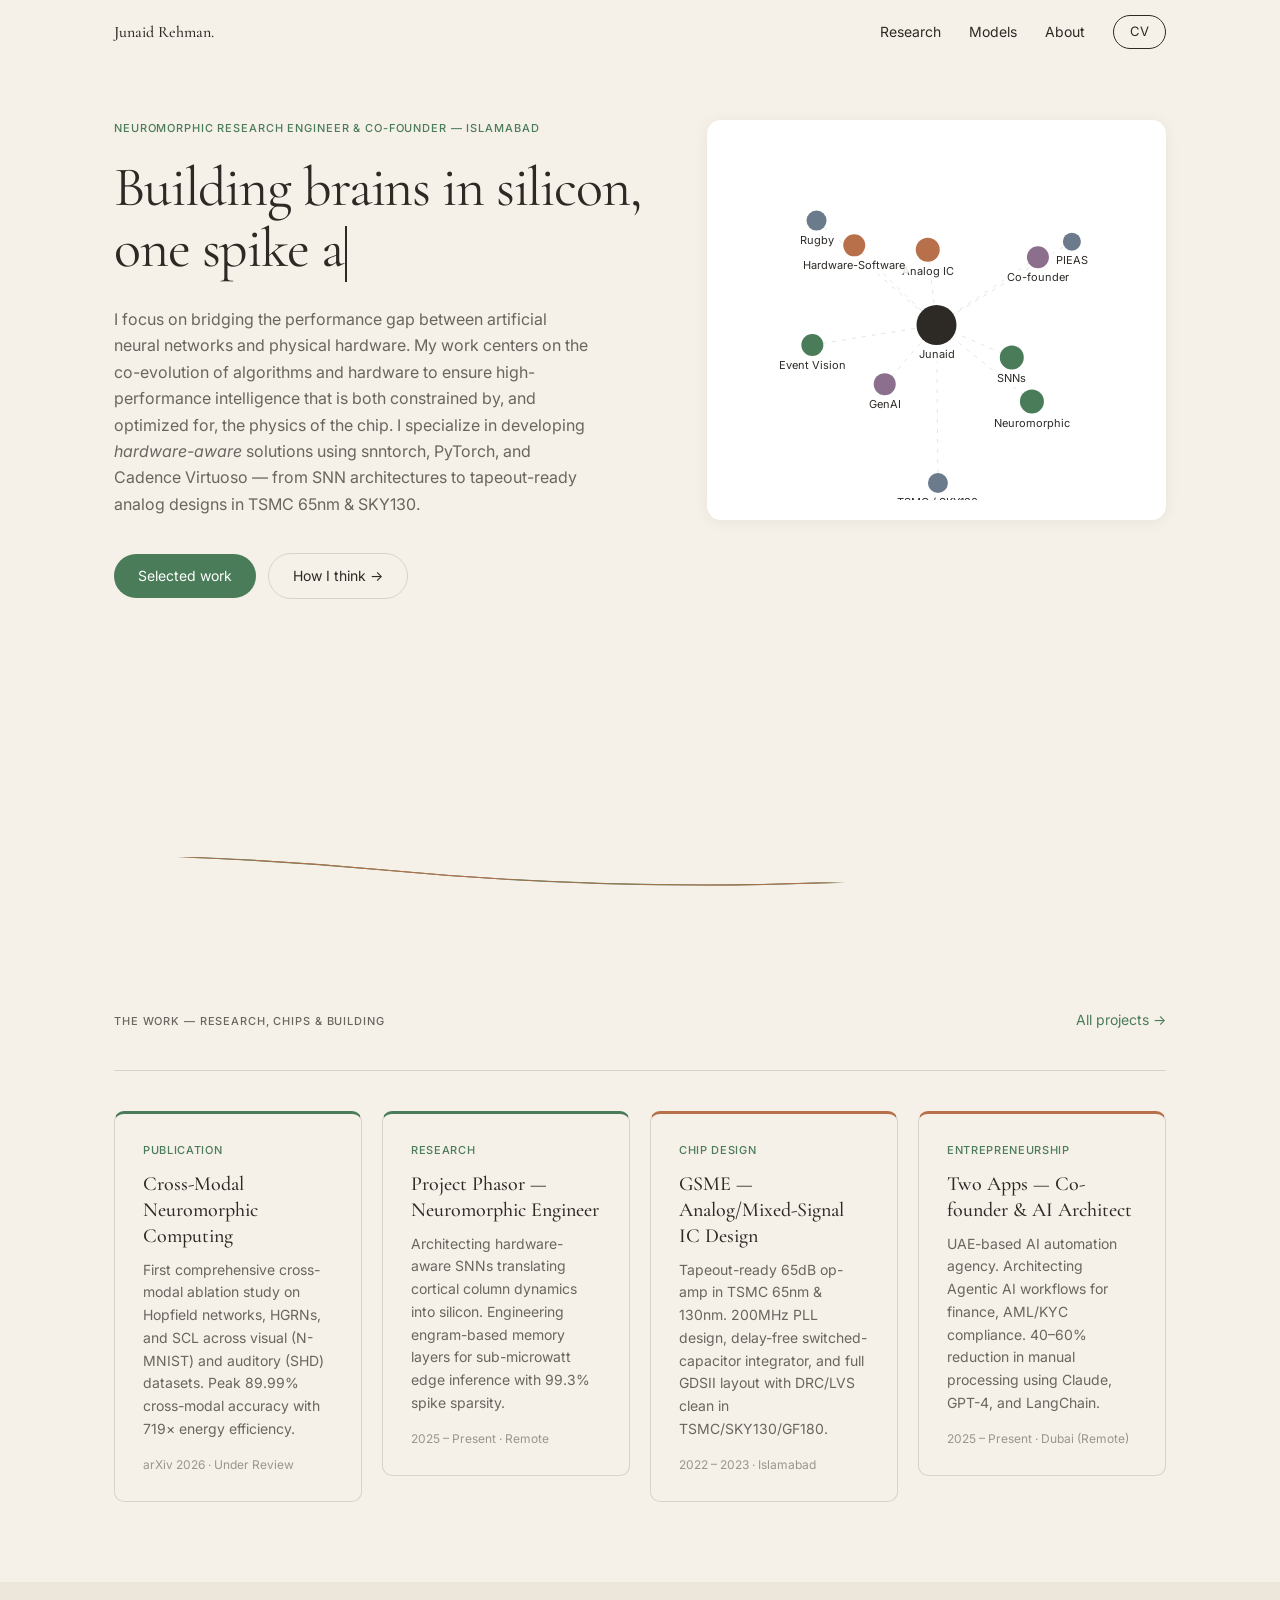
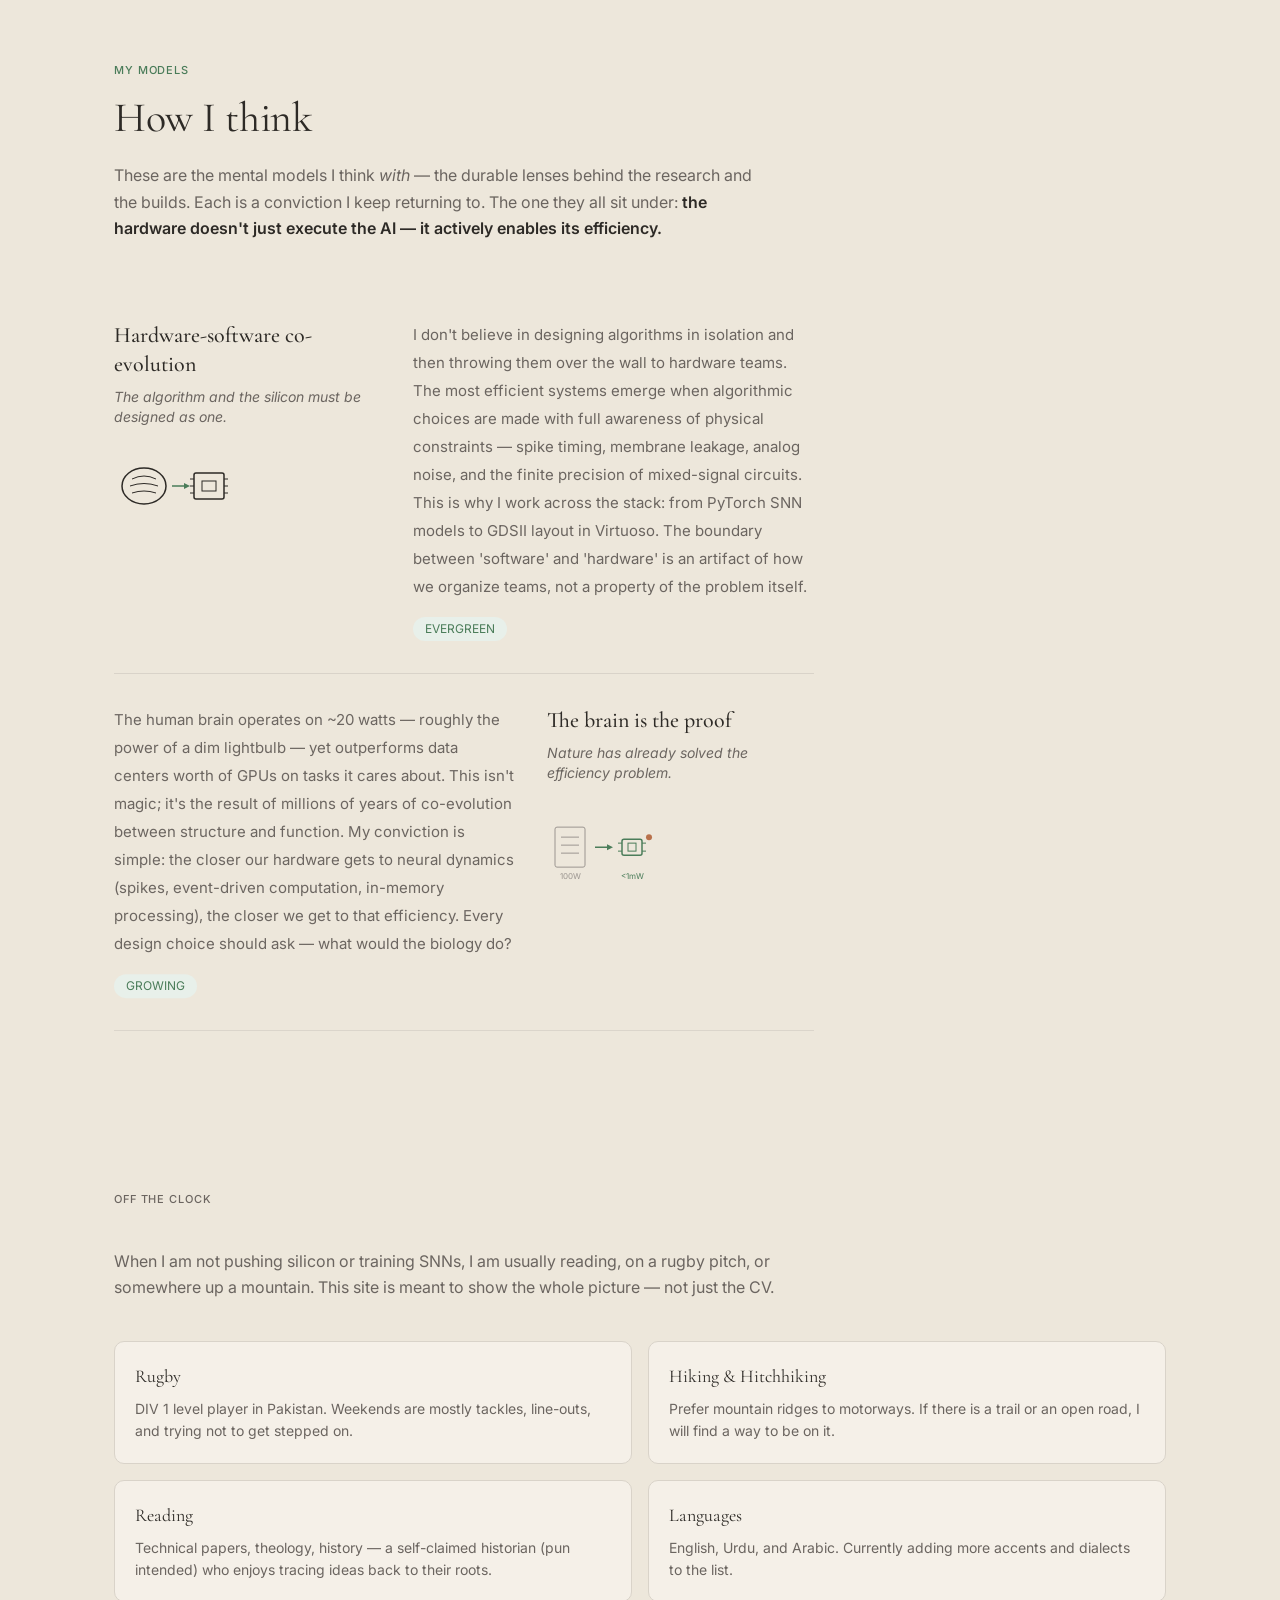
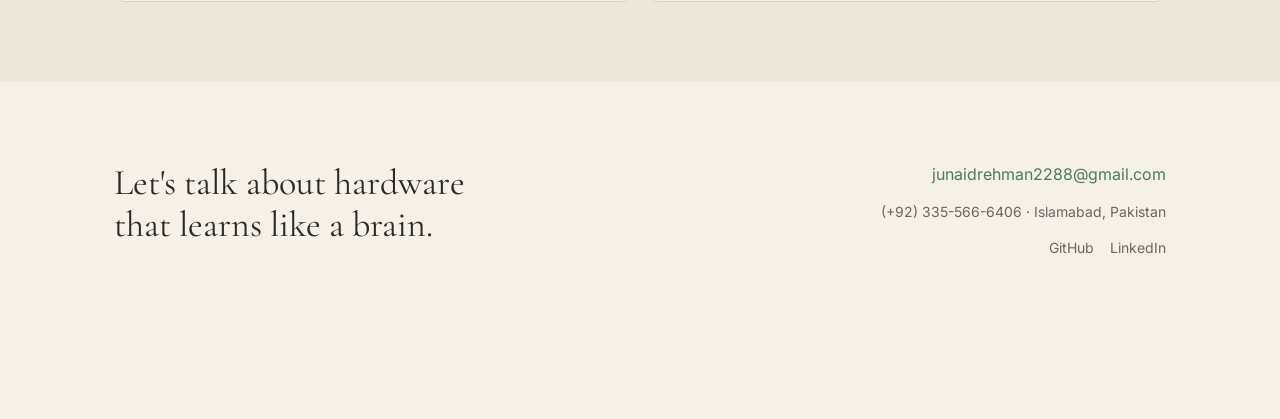
==== index.html @ f8b5ed05 "Deploy updated React portfolio" ====
<!doctype html>
<html lang="en">
  <head>
    <meta charset="UTF-8" />
    <meta name="viewport" content="width=device-width, initial-scale=1.0" />
    <title>Junaid Rehman — Neuromorphic Research Engineer & Co-founder</title>
    <link rel="preconnect" href="https://fonts.googleapis.com">
    <link rel="preconnect" href="https://fonts.gstatic.com" crossorigin>
    <link href="https://fonts.googleapis.com/css2?family=Cormorant+Garamond:ital,wght@0,400;0,500;1,400;1,500&family=Inter:wght@400;500;600&display=swap" rel="stylesheet">
    <script type="module" crossorigin src="./assets/index-7ReAYLGU.js"></script>
    <link rel="stylesheet" crossorigin href="./assets/index-FprHN44q.css">
  </head>
  <body>
    <div id="root"></div>
  </body>
</html>
---- assets/index-FprHN44q.css ----
*,:before,:after{--tw-border-spacing-x: 0;--tw-border-spacing-y: 0;--tw-translate-x: 0;--tw-translate-y: 0;--tw-rotate: 0;--tw-skew-x: 0;--tw-skew-y: 0;--tw-scale-x: 1;--tw-scale-y: 1;--tw-pan-x: ;--tw-pan-y: ;--tw-pinch-zoom: ;--tw-scroll-snap-strictness: proximity;--tw-gradient-from-position: ;--tw-gradient-via-position: ;--tw-gradient-to-position: ;--tw-ordinal: ;--tw-slashed-zero: ;--tw-numeric-figure: ;--tw-numeric-spacing: ;--tw-numeric-fraction: ;--tw-ring-inset: ;--tw-ring-offset-width: 0px;--tw-ring-offset-color: #fff;--tw-ring-color: rgb(59 130 246 / .5);--tw-ring-offset-shadow: 0 0 #0000;--tw-ring-shadow: 0 0 #0000;--tw-shadow: 0 0 #0000;--tw-shadow-colored: 0 0 #0000;--tw-blur: ;--tw-brightness: ;--tw-contrast: ;--tw-grayscale: ;--tw-hue-rotate: ;--tw-invert: ;--tw-saturate: ;--tw-sepia: ;--tw-drop-shadow: ;--tw-backdrop-blur: ;--tw-backdrop-brightness: ;--tw-backdrop-contrast: ;--tw-backdrop-grayscale: ;--tw-backdrop-hue-rotate: ;--tw-backdrop-invert: ;--tw-backdrop-opacity: ;--tw-backdrop-saturate: ;--tw-backdrop-sepia: ;--tw-contain-size: ;--tw-contain-layout: ;--tw-contain-paint: ;--tw-contain-style: }::backdrop{--tw-border-spacing-x: 0;--tw-border-spacing-y: 0;--tw-translate-x: 0;--tw-translate-y: 0;--tw-rotate: 0;--tw-skew-x: 0;--tw-skew-y: 0;--tw-scale-x: 1;--tw-scale-y: 1;--tw-pan-x: ;--tw-pan-y: ;--tw-pinch-zoom: ;--tw-scroll-snap-strictness: proximity;--tw-gradient-from-position: ;--tw-gradient-via-position: ;--tw-gradient-to-position: ;--tw-ordinal: ;--tw-slashed-zero: ;--tw-numeric-figure: ;--tw-numeric-spacing: ;--tw-numeric-fraction: ;--tw-ring-inset: ;--tw-ring-offset-width: 0px;--tw-ring-offset-color: #fff;--tw-ring-color: rgb(59 130 246 / .5);--tw-ring-offset-shadow: 0 0 #0000;--tw-ring-shadow: 0 0 #0000;--tw-shadow: 0 0 #0000;--tw-shadow-colored: 0 0 #0000;--tw-blur: ;--tw-brightness: ;--tw-contrast: ;--tw-grayscale: ;--tw-hue-rotate: ;--tw-invert: ;--tw-saturate: ;--tw-sepia: ;--tw-drop-shadow: ;--tw-backdrop-blur: ;--tw-backdrop-brightness: ;--tw-backdrop-contrast: ;--tw-backdrop-grayscale: ;--tw-backdrop-hue-rotate: ;--tw-backdrop-invert: ;--tw-backdrop-opacity: ;--tw-backdrop-saturate: ;--tw-backdrop-sepia: ;--tw-contain-size: ;--tw-contain-layout: ;--tw-contain-paint: ;--tw-contain-style: }*,:before,:after{box-sizing:border-box;border-width:0;border-style:solid;border-color:#e5e7eb}:before,:after{--tw-content: ""}html,:host{line-height:1.5;-webkit-text-size-adjust:100%;-moz-tab-size:4;-o-tab-size:4;tab-size:4;font-family:ui-sans-serif,system-ui,sans-serif,"Apple Color Emoji","Segoe UI Emoji",Segoe UI Symbol,"Noto Color Emoji";font-feature-settings:normal;font-variation-settings:normal;-webkit-tap-highlight-color:transparent}body{margin:0;line-height:inherit}hr{height:0;color:inherit;border-top-width:1px}abbr:where([title]){-webkit-text-decoration:underline dotted;text-decoration:underline dotted}h1,h2,h3,h4,h5,h6{font-size:inherit;font-weight:inherit}a{color:inherit;text-decoration:inherit}b,strong{font-weight:bolder}code,kbd,samp,pre{font-family:ui-monospace,SFMono-Regular,Menlo,Monaco,Consolas,Liberation Mono,Courier New,monospace;font-feature-settings:normal;font-variation-settings:normal;font-size:1em}small{font-size:80%}sub,sup{font-size:75%;line-height:0;position:relative;vertical-align:baseline}sub{bottom:-.25em}sup{top:-.5em}table{text-indent:0;border-color:inherit;border-collapse:collapse}button,input,optgroup,select,textarea{font-family:inherit;font-feature-settings:inherit;font-variation-settings:inherit;font-size:100%;font-weight:inherit;line-height:inherit;letter-spacing:inherit;color:inherit;margin:0;padding:0}button,select{text-transform:none}button,input:where([type=button]),input:where([type=reset]),input:where([type=submit]){-webkit-appearance:button;background-color:transparent;background-image:none}:-moz-focusring{outline:auto}:-moz-ui-invalid{box-shadow:none}progress{vertical-align:baseline}::-webkit-inner-spin-button,::-webkit-outer-spin-button{height:auto}[type=search]{-webkit-appearance:textfield;outline-offset:-2px}::-webkit-search-decoration{-webkit-appearance:none}::-webkit-file-upload-button{-webkit-appearance:button;font:inherit}summary{display:list-item}blockquote,dl,dd,h1,h2,h3,h4,h5,h6,hr,figure,p,pre{margin:0}fieldset{margin:0;padding:0}legend{padding:0}ol,ul,menu{list-style:none;margin:0;padding:0}dialog{padding:0}textarea{resize:vertical}input::-moz-placeholder,textarea::-moz-placeholder{opacity:1;color:#9ca3af}input::placeholder,textarea::placeholder{opacity:1;color:#9ca3af}button,[role=button]{cursor:pointer}:disabled{cursor:default}img,svg,video,canvas,audio,iframe,embed,object{display:block;vertical-align:middle}img,video{max-width:100%;height:auto}[hidden]:where(:not([hidden=until-found])){display:none}:root{--cream: #F5F0E8;--cream-dark: #EDE7DB;--charcoal: #2D2A26;--forest: #4A7C59;--forest-light: #E8F0EA;--terracotta: #B8704A;--terracotta-light: #F5E6DC;--slate: #6B6560;--slate-light: #9B9590;--border-color: #D9D3C9;--white: #FFFFFF;--background: 40 24% 94%;--foreground: 30 6% 16%;--card: 40 24% 94%;--card-foreground: 30 6% 16%;--primary: 138 26% 39%;--primary-foreground: 0 0% 100%;--secondary: 40 18% 90%;--secondary-foreground: 30 6% 16%;--muted: 40 18% 90%;--muted-foreground: 25 4% 40%;--accent: 40 18% 90%;--accent-foreground: 30 6% 16%;--destructive: 0 84.2% 60.2%;--destructive-foreground: 0 0% 98%;--border: 35 14% 82%;--input: 35 14% 82%;--ring: 138 26% 39%;--radius: .625rem}html{scroll-behavior:smooth}body{font-family:Inter,sans-serif;background-color:var(--cream);color:var(--charcoal);-webkit-font-smoothing:antialiased;-moz-osx-font-smoothing:grayscale}h1,h2,h3,h4,h5,h6{font-family:Cormorant Garamond,serif}.\!container{width:100%!important}.container{width:100%}@media(min-width:640px){.\!container{max-width:640px!important}.container{max-width:640px}}@media(min-width:768px){.\!container{max-width:768px!important}.container{max-width:768px}}@media(min-width:1024px){.\!container{max-width:1024px!important}.container{max-width:1024px}}@media(min-width:1280px){.\!container{max-width:1280px!important}.container{max-width:1280px}}@media(min-width:1536px){.\!container{max-width:1536px!important}.container{max-width:1536px}}.wave-stroke-bg,.wave-stroke-fg,.wave-stroke-accent{stroke-dasharray:2000;stroke-dashoffset:2000;animation-play-state:paused}.animate-strokes .wave-stroke-bg{animation:waveDraw 2.5s ease-out forwards;animation-play-state:running}.animate-strokes .wave-stroke-fg{animation:waveDraw 2.5s ease-out .4s forwards;animation-play-state:running}.animate-strokes .wave-stroke-accent{animation:waveDraw 2.5s ease-out .8s forwards;animation-play-state:running}.sr-only{position:absolute;width:1px;height:1px;padding:0;margin:-1px;overflow:hidden;clip:rect(0,0,0,0);white-space:nowrap;border-width:0}.pointer-events-none{pointer-events:none}.visible{visibility:visible}.invisible{visibility:hidden}.fixed{position:fixed}.absolute{position:absolute}.relative{position:relative}.inset-0{inset:0}.inset-x-0{left:0;right:0}.inset-y-0{top:0;bottom:0}.-bottom-12{bottom:-3rem}.-left-12{left:-3rem}.-right-12{right:-3rem}.-top-12{top:-3rem}.bottom-0{bottom:0}.left-0{left:0}.left-1\/2{left:50%}.left-2{left:.5rem}.left-\[50\%\]{left:50%}.right-0{right:0}.right-1{right:.25rem}.right-2{right:.5rem}.right-3{right:.75rem}.right-4{right:1rem}.top-0{top:0}.top-1\.5{top:.375rem}.top-1\/2{top:50%}.top-3\.5{top:.875rem}.top-4{top:1rem}.top-\[1px\]{top:1px}.top-\[50\%\]{top:50%}.top-\[60\%\]{top:60%}.top-full{top:100%}.isolate{isolation:isolate}.z-10{z-index:10}.z-20{z-index:20}.z-50{z-index:50}.z-\[1\]{z-index:1}.order-first{order:-9999}.order-last{order:9999}.col-start-2{grid-column-start:2}.row-span-2{grid-row:span 2 / span 2}.row-start-1{grid-row-start:1}.\!m-0{margin:0!important}.-mx-1{margin-left:-.25rem;margin-right:-.25rem}.-my-2{margin-top:-.5rem;margin-bottom:-.5rem}.mx-2{margin-left:.5rem;margin-right:.5rem}.mx-3\.5{margin-left:.875rem;margin-right:.875rem}.mx-auto{margin-left:auto;margin-right:auto}.my-0{margin-top:0;margin-bottom:0}.my-0\.5{margin-top:.125rem;margin-bottom:.125rem}.my-1{margin-top:.25rem;margin-bottom:.25rem}.my-12{margin-top:3rem;margin-bottom:3rem}.-ml-4{margin-left:-1rem}.-mt-4{margin-top:-1rem}.mb-10{margin-bottom:2.5rem}.mb-2{margin-bottom:.5rem}.mb-2\.5{margin-bottom:.625rem}.mb-3{margin-bottom:.75rem}.mb-4{margin-bottom:1rem}.mb-5{margin-bottom:1.25rem}.ml-1{margin-left:.25rem}.ml-4{margin-left:1rem}.ml-auto{margin-left:auto}.mt-1\.5{margin-top:.375rem}.mt-12{margin-top:3rem}.mt-2{margin-top:.5rem}.mt-4{margin-top:1rem}.mt-6{margin-top:1.5rem}.mt-9{margin-top:2.25rem}.mt-auto{margin-top:auto}.line-clamp-1{overflow:hidden;display:-webkit-box;-webkit-box-orient:vertical;-webkit-line-clamp:1}.line-clamp-2{overflow:hidden;display:-webkit-box;-webkit-box-orient:vertical;-webkit-line-clamp:2}.block{display:block}.inline-block{display:inline-block}.flex{display:flex}.inline-flex{display:inline-flex}.table{display:table}.table-caption{display:table-caption}.table-cell{display:table-cell}.table-row{display:table-row}.grid{display:grid}.hidden{display:none}.aspect-square{aspect-ratio:1 / 1}.aspect-video{aspect-ratio:16 / 9}.size-10{width:2.5rem;height:2.5rem}.size-2{width:.5rem;height:.5rem}.size-2\.5{width:.625rem;height:.625rem}.size-3{width:.75rem;height:.75rem}.size-3\.5{width:.875rem;height:.875rem}.size-4{width:1rem;height:1rem}.size-6{width:1.5rem;height:1.5rem}.size-7{width:1.75rem;height:1.75rem}.size-8{width:2rem;height:2rem}.size-9{width:2.25rem;height:2.25rem}.size-auto{width:auto;height:auto}.size-full{width:100%;height:100%}.h-1\.5{height:.375rem}.h-10{height:2.5rem}.h-12{height:3rem}.h-2{height:.5rem}.h-2\.5{height:.625rem}.h-4{height:1rem}.h-5{height:1.25rem}.h-6{height:1.5rem}.h-7{height:1.75rem}.h-8{height:2rem}.h-9{height:2.25rem}.h-\[1\.15rem\]{height:1.15rem}.h-\[calc\(100\%-1px\)\]{height:calc(100% - 1px)}.h-\[var\(--radix-navigation-menu-viewport-height\)\]{height:var(--radix-navigation-menu-viewport-height)}.h-\[var\(--radix-select-trigger-height\)\]{height:var(--radix-select-trigger-height)}.h-auto{height:auto}.h-full{height:100%}.h-px{height:1px}.h-svh{height:100svh}.max-h-\[300px\]{max-height:300px}.min-h-0{min-height:0px}.min-h-16{min-height:4rem}.min-h-4{min-height:1rem}.min-h-svh{min-height:100svh}.w-0{width:0px}.w-1{width:.25rem}.w-2{width:.5rem}.w-2\.5{width:.625rem}.w-3{width:.75rem}.w-3\/4{width:75%}.w-4{width:1rem}.w-5{width:1.25rem}.w-64{width:16rem}.w-72{width:18rem}.w-8{width:2rem}.w-9{width:2.25rem}.w-\[100px\]{width:100px}.w-auto{width:auto}.w-fit{width:-moz-fit-content;width:fit-content}.w-full{width:100%}.w-max{width:-moz-max-content;width:max-content}.w-px{width:1px}.min-w-0{min-width:0px}.min-w-10{min-width:2.5rem}.min-w-5{min-width:1.25rem}.min-w-8{min-width:2rem}.min-w-9{min-width:2.25rem}.min-w-\[12rem\]{min-width:12rem}.min-w-\[8rem\]{min-width:8rem}.min-w-\[var\(--radix-select-trigger-width\)\]{min-width:var(--radix-select-trigger-width)}.max-w-2xl{max-width:42rem}.max-w-\[calc\(100\%-2rem\)\]{max-width:calc(100% - 2rem)}.max-w-max{max-width:-moz-max-content;max-width:max-content}.max-w-sm{max-width:24rem}.flex-1{flex:1 1 0%}.shrink-0{flex-shrink:0}.grow{flex-grow:1}.grow-0{flex-grow:0}.basis-full{flex-basis:100%}.caption-bottom{caption-side:bottom}.border-collapse{border-collapse:collapse}.-translate-x-1\/2{--tw-translate-x: -50%;transform:translate(var(--tw-translate-x),var(--tw-translate-y)) rotate(var(--tw-rotate)) skew(var(--tw-skew-x)) skewY(var(--tw-skew-y)) scaleX(var(--tw-scale-x)) scaleY(var(--tw-scale-y))}.-translate-x-px{--tw-translate-x: -1px;transform:translate(var(--tw-translate-x),var(--tw-translate-y)) rotate(var(--tw-rotate)) skew(var(--tw-skew-x)) skewY(var(--tw-skew-y)) scaleX(var(--tw-scale-x)) scaleY(var(--tw-scale-y))}.-translate-y-1\/2{--tw-translate-y: -50%;transform:translate(var(--tw-translate-x),var(--tw-translate-y)) rotate(var(--tw-rotate)) skew(var(--tw-skew-x)) skewY(var(--tw-skew-y)) scaleX(var(--tw-scale-x)) scaleY(var(--tw-scale-y))}.translate-x-\[-50\%\]{--tw-translate-x: -50%;transform:translate(var(--tw-translate-x),var(--tw-translate-y)) rotate(var(--tw-rotate)) skew(var(--tw-skew-x)) skewY(var(--tw-skew-y)) scaleX(var(--tw-scale-x)) scaleY(var(--tw-scale-y))}.translate-x-px{--tw-translate-x: 1px;transform:translate(var(--tw-translate-x),var(--tw-translate-y)) rotate(var(--tw-rotate)) skew(var(--tw-skew-x)) skewY(var(--tw-skew-y)) scaleX(var(--tw-scale-x)) scaleY(var(--tw-scale-y))}.translate-y-0\.5{--tw-translate-y: .125rem;transform:translate(var(--tw-translate-x),var(--tw-translate-y)) rotate(var(--tw-rotate)) skew(var(--tw-skew-x)) skewY(var(--tw-skew-y)) scaleX(var(--tw-scale-x)) scaleY(var(--tw-scale-y))}.translate-y-\[-50\%\]{--tw-translate-y: -50%;transform:translate(var(--tw-translate-x),var(--tw-translate-y)) rotate(var(--tw-rotate)) skew(var(--tw-skew-x)) skewY(var(--tw-skew-y)) scaleX(var(--tw-scale-x)) scaleY(var(--tw-scale-y))}.translate-y-\[calc\(-50\%_-_2px\)\]{--tw-translate-y: calc(-50% - 2px) ;transform:translate(var(--tw-translate-x),var(--tw-translate-y)) rotate(var(--tw-rotate)) skew(var(--tw-skew-x)) skewY(var(--tw-skew-y)) scaleX(var(--tw-scale-x)) scaleY(var(--tw-scale-y))}.rotate-45{--tw-rotate: 45deg;transform:translate(var(--tw-translate-x),var(--tw-translate-y)) rotate(var(--tw-rotate)) skew(var(--tw-skew-x)) skewY(var(--tw-skew-y)) scaleX(var(--tw-scale-x)) scaleY(var(--tw-scale-y))}.rotate-90{--tw-rotate: 90deg;transform:translate(var(--tw-translate-x),var(--tw-translate-y)) rotate(var(--tw-rotate)) skew(var(--tw-skew-x)) skewY(var(--tw-skew-y)) scaleX(var(--tw-scale-x)) scaleY(var(--tw-scale-y))}.transform{transform:translate(var(--tw-translate-x),var(--tw-translate-y)) rotate(var(--tw-rotate)) skew(var(--tw-skew-x)) skewY(var(--tw-skew-y)) scaleX(var(--tw-scale-x)) scaleY(var(--tw-scale-y))}@keyframes caret-blink{0%,70%,to{opacity:1}20%,50%{opacity:0}}.animate-caret-blink{animation:caret-blink 1.25s ease-out infinite}@keyframes pulse{50%{opacity:.5}}.animate-pulse{animation:pulse 2s cubic-bezier(.4,0,.6,1) infinite}@keyframes spin{to{transform:rotate(360deg)}}.animate-spin{animation:spin 1s linear infinite}.cursor-default{cursor:default}.cursor-pointer{cursor:pointer}.cursor-text{cursor:text}.touch-none{touch-action:none}.select-none{-webkit-user-select:none;-moz-user-select:none;user-select:none}.resize-none{resize:none}.resize{resize:both}.scroll-my-1{scroll-margin-top:.25rem;scroll-margin-bottom:.25rem}.scroll-py-1{scroll-padding-top:.25rem;scroll-padding-bottom:.25rem}.list-disc{list-style-type:disc}.list-none{list-style-type:none}.auto-rows-min{grid-auto-rows:min-content}.grid-cols-1{grid-template-columns:repeat(1,minmax(0,1fr))}.grid-cols-\[0_1fr\]{grid-template-columns:0 1fr}.grid-rows-\[auto_auto\]{grid-template-rows:auto auto}.flex-row{flex-direction:row}.flex-col{flex-direction:column}.flex-col-reverse{flex-direction:column-reverse}.flex-wrap{flex-wrap:wrap}.place-content-center{place-content:center}.items-start{align-items:flex-start}.items-end{align-items:flex-end}.items-center{align-items:center}.items-baseline{align-items:baseline}.items-stretch{align-items:stretch}.justify-start{justify-content:flex-start}.justify-center{justify-content:center}.justify-between{justify-content:space-between}.justify-items-start{justify-items:start}.gap-0\.5{gap:.125rem}.gap-1{gap:.25rem}.gap-1\.5{gap:.375rem}.gap-10{gap:2.5rem}.gap-12{gap:3rem}.gap-2{gap:.5rem}.gap-2\.5{gap:.625rem}.gap-3{gap:.75rem}.gap-4{gap:1rem}.gap-5{gap:1.25rem}.gap-6{gap:1.5rem}.gap-7{gap:1.75rem}.gap-\[--spacing\(var\(--gap\)\)\]{gap:var(--spacing(var(--gap)))}.gap-y-0\.5{row-gap:.125rem}.self-start{align-self:flex-start}.self-stretch{align-self:stretch}.justify-self-end{justify-self:end}.overflow-auto{overflow:auto}.overflow-hidden{overflow:hidden}.overflow-x-auto{overflow-x:auto}.overflow-y-auto{overflow-y:auto}.overflow-x-hidden{overflow-x:hidden}.whitespace-nowrap{white-space:nowrap}.text-balance{text-wrap:balance}.break-words{overflow-wrap:break-word}.rounded-3xl{border-radius:1.5rem}.rounded-\[10px\]{border-radius:10px}.rounded-\[20px\]{border-radius:20px}.rounded-\[2px\]{border-radius:2px}.rounded-\[4px\]{border-radius:4px}.rounded-\[calc\(var\(--radius\)-5px\)\]{border-radius:calc(var(--radius) - 5px)}.rounded-\[inherit\]{border-radius:inherit}.rounded-full{border-radius:9999px}.rounded-lg{border-radius:var(--radius)}.rounded-md{border-radius:calc(var(--radius) - 2px)}.rounded-none{border-radius:0}.rounded-sm{border-radius:calc(var(--radius) - 4px)}.rounded-xl{border-radius:calc(var(--radius) + 4px)}.rounded-xs{border-radius:calc(var(--radius) - 6px)}.rounded-l-md{border-top-left-radius:calc(var(--radius) - 2px);border-bottom-left-radius:calc(var(--radius) - 2px)}.rounded-r-md{border-top-right-radius:calc(var(--radius) - 2px);border-bottom-right-radius:calc(var(--radius) - 2px)}.rounded-tl-sm{border-top-left-radius:calc(var(--radius) - 4px)}.border{border-width:1px}.border-0{border-width:0px}.border-\[1\.5px\]{border-width:1.5px}.border-y{border-top-width:1px;border-bottom-width:1px}.border-b{border-bottom-width:1px}.border-l{border-left-width:1px}.border-r{border-right-width:1px}.border-t{border-top-width:1px}.border-dashed{border-style:dashed}.border-border{border-color:hsl(var(--border))}.border-border\/50{border-color:hsl(var(--border) / .5)}.border-input{border-color:hsl(var(--input))}.border-primary{border-color:hsl(var(--primary))}.border-sidebar-border{border-color:hsl(var(--sidebar-border))}.border-transparent{border-color:transparent}.border-l-transparent{border-left-color:transparent}.border-t-transparent{border-top-color:transparent}.bg-accent{background-color:hsl(var(--accent))}.bg-background{background-color:hsl(var(--background))}.bg-black\/50{background-color:#00000080}.bg-border{background-color:hsl(var(--border))}.bg-card{background-color:hsl(var(--card))}.bg-destructive{--tw-bg-opacity: 1;background-color:hsl(var(--destructive) / var(--tw-bg-opacity, 1))}.bg-foreground{background-color:hsl(var(--foreground))}.bg-input{background-color:hsl(var(--input))}.bg-muted{background-color:hsl(var(--muted))}.bg-muted\/50{background-color:hsl(var(--muted) / .5)}.bg-popover{background-color:hsl(var(--popover))}.bg-primary{background-color:hsl(var(--primary))}.bg-primary\/20{background-color:hsl(var(--primary) / .2)}.bg-secondary{background-color:hsl(var(--secondary))}.bg-sidebar{background-color:hsl(var(--sidebar-background))}.bg-sidebar-border{background-color:hsl(var(--sidebar-border))}.bg-transparent{background-color:transparent}.bg-white{--tw-bg-opacity: 1;background-color:rgb(255 255 255 / var(--tw-bg-opacity, 1))}.fill-current{fill:currentColor}.fill-foreground{fill:hsl(var(--foreground))}.fill-primary{fill:hsl(var(--primary))}.p-0{padding:0}.p-1{padding:.25rem}.p-2{padding:.5rem}.p-3{padding:.75rem}.p-4{padding:1rem}.p-5{padding:1.25rem}.p-6{padding:1.5rem}.p-7{padding:1.75rem}.p-\[3px\]{padding:3px}.p-px{padding:1px}.px-1{padding-left:.25rem;padding-right:.25rem}.px-1\.5{padding-left:.375rem;padding-right:.375rem}.px-2{padding-left:.5rem;padding-right:.5rem}.px-2\.5{padding-left:.625rem;padding-right:.625rem}.px-3{padding-left:.75rem;padding-right:.75rem}.px-4{padding-left:1rem;padding-right:1rem}.px-6{padding-left:1.5rem;padding-right:1.5rem}.py-0\.5{padding-top:.125rem;padding-bottom:.125rem}.py-1{padding-top:.25rem;padding-bottom:.25rem}.py-1\.5{padding-top:.375rem;padding-bottom:.375rem}.py-2{padding-top:.5rem;padding-bottom:.5rem}.py-3{padding-top:.75rem;padding-bottom:.75rem}.py-4{padding-top:1rem;padding-bottom:1rem}.py-6{padding-top:1.5rem;padding-bottom:1.5rem}.py-8{padding-top:2rem;padding-bottom:2rem}.pb-3{padding-bottom:.75rem}.pb-4{padding-bottom:1rem}.pl-2{padding-left:.5rem}.pl-3{padding-left:.75rem}.pl-4{padding-left:1rem}.pl-8{padding-left:2rem}.pr-1{padding-right:.25rem}.pr-2{padding-right:.5rem}.pr-2\.5{padding-right:.625rem}.pr-3{padding-right:.75rem}.pr-8{padding-right:2rem}.pt-0{padding-top:0}.pt-3{padding-top:.75rem}.pt-4{padding-top:1rem}.text-left{text-align:left}.text-center{text-align:center}.align-middle{vertical-align:middle}.font-mono{font-family:ui-monospace,SFMono-Regular,Menlo,Monaco,Consolas,Liberation Mono,Courier New,monospace}.font-sans{font-family:ui-sans-serif,system-ui,sans-serif,"Apple Color Emoji","Segoe UI Emoji",Segoe UI Symbol,"Noto Color Emoji"}.text-2xl{font-size:1.5rem;line-height:2rem}.text-3xl{font-size:1.875rem;line-height:2.25rem}.text-4xl{font-size:2.25rem;line-height:2.5rem}.text-\[0\.8rem\]{font-size:.8rem}.text-\[11px\]{font-size:11px}.text-\[13px\]{font-size:13px}.text-\[15px\]{font-size:15px}.text-\[22px\]{font-size:22px}.text-base{font-size:1rem;line-height:1.5rem}.text-lg{font-size:1.125rem;line-height:1.75rem}.text-sm{font-size:.875rem;line-height:1.25rem}.text-sm\/relaxed{font-size:.875rem;line-height:1.625}.text-xl{font-size:1.25rem;line-height:1.75rem}.text-xs{font-size:.75rem;line-height:1rem}.font-medium{font-weight:500}.font-normal{font-weight:400}.font-semibold{font-weight:600}.uppercase{text-transform:uppercase}.italic{font-style:italic}.tabular-nums{--tw-numeric-spacing: tabular-nums;font-variant-numeric:var(--tw-ordinal) var(--tw-slashed-zero) var(--tw-numeric-figure) var(--tw-numeric-spacing) var(--tw-numeric-fraction)}.leading-7{line-height:1.75rem}.leading-none{line-height:1}.leading-normal{line-height:1.5}.leading-relaxed{line-height:1.625}.leading-snug{line-height:1.375}.tracking-\[0\.06em\]{letter-spacing:.06em}.tracking-\[0\.08em\]{letter-spacing:.08em}.tracking-tight{letter-spacing:-.025em}.tracking-widest{letter-spacing:.1em}.text-accent-foreground{color:hsl(var(--accent-foreground))}.text-background{color:hsl(var(--background))}.text-card-foreground{color:hsl(var(--card-foreground))}.text-current{color:currentColor}.text-destructive{--tw-text-opacity: 1;color:hsl(var(--destructive) / var(--tw-text-opacity, 1))}.text-foreground{color:hsl(var(--foreground))}.text-muted-foreground{color:hsl(var(--muted-foreground))}.text-popover-foreground{color:hsl(var(--popover-foreground))}.text-primary{color:hsl(var(--primary))}.text-primary-foreground{color:hsl(var(--primary-foreground))}.text-secondary-foreground{color:hsl(var(--secondary-foreground))}.text-sidebar-foreground{color:hsl(var(--sidebar-foreground))}.text-sidebar-foreground\/70{color:hsl(var(--sidebar-foreground) / .7)}.text-white{--tw-text-opacity: 1;color:rgb(255 255 255 / var(--tw-text-opacity, 1))}.underline{text-decoration-line:underline}.underline-offset-4{text-underline-offset:4px}.opacity-0{opacity:0}.opacity-50{opacity:.5}.opacity-70{opacity:.7}.shadow{--tw-shadow: 0 1px 3px 0 rgb(0 0 0 / .1), 0 1px 2px -1px rgb(0 0 0 / .1);--tw-shadow-colored: 0 1px 3px 0 var(--tw-shadow-color), 0 1px 2px -1px var(--tw-shadow-color);box-shadow:var(--tw-ring-offset-shadow, 0 0 #0000),var(--tw-ring-shadow, 0 0 #0000),var(--tw-shadow)}.shadow-\[0_0_0_1px_hsl\(var\(--sidebar-border\)\)\]{--tw-shadow: 0 0 0 1px hsl(var(--sidebar-border));--tw-shadow-colored: 0 0 0 1px var(--tw-shadow-color);box-shadow:var(--tw-ring-offset-shadow, 0 0 #0000),var(--tw-ring-shadow, 0 0 #0000),var(--tw-shadow)}.shadow-lg{--tw-shadow: 0 10px 15px -3px rgb(0 0 0 / .1), 0 4px 6px -4px rgb(0 0 0 / .1);--tw-shadow-colored: 0 10px 15px -3px var(--tw-shadow-color), 0 4px 6px -4px var(--tw-shadow-color);box-shadow:var(--tw-ring-offset-shadow, 0 0 #0000),var(--tw-ring-shadow, 0 0 #0000),var(--tw-shadow)}.shadow-md{--tw-shadow: 0 4px 6px -1px rgb(0 0 0 / .1), 0 2px 4px -2px rgb(0 0 0 / .1);--tw-shadow-colored: 0 4px 6px -1px var(--tw-shadow-color), 0 2px 4px -2px var(--tw-shadow-color);box-shadow:var(--tw-ring-offset-shadow, 0 0 #0000),var(--tw-ring-shadow, 0 0 #0000),var(--tw-shadow)}.shadow-none{--tw-shadow: 0 0 #0000;--tw-shadow-colored: 0 0 #0000;box-shadow:var(--tw-ring-offset-shadow, 0 0 #0000),var(--tw-ring-shadow, 0 0 #0000),var(--tw-shadow)}.shadow-sm{--tw-shadow: 0 1px 2px 0 rgb(0 0 0 / .05);--tw-shadow-colored: 0 1px 2px 0 var(--tw-shadow-color);box-shadow:var(--tw-ring-offset-shadow, 0 0 #0000),var(--tw-ring-shadow, 0 0 #0000),var(--tw-shadow)}.shadow-xl{--tw-shadow: 0 20px 25px -5px rgb(0 0 0 / .1), 0 8px 10px -6px rgb(0 0 0 / .1);--tw-shadow-colored: 0 20px 25px -5px var(--tw-shadow-color), 0 8px 10px -6px var(--tw-shadow-color);box-shadow:var(--tw-ring-offset-shadow, 0 0 #0000),var(--tw-ring-shadow, 0 0 #0000),var(--tw-shadow)}.shadow-xs{--tw-shadow: 0 1px 2px 0 rgb(0 0 0 / .05);--tw-shadow-colored: 0 1px 2px 0 var(--tw-shadow-color);box-shadow:var(--tw-ring-offset-shadow, 0 0 #0000),var(--tw-ring-shadow, 0 0 #0000),var(--tw-shadow)}.outline-none{outline:2px solid transparent;outline-offset:2px}.outline{outline-style:solid}.ring{--tw-ring-offset-shadow: var(--tw-ring-inset) 0 0 0 var(--tw-ring-offset-width) var(--tw-ring-offset-color);--tw-ring-shadow: var(--tw-ring-inset) 0 0 0 calc(3px + var(--tw-ring-offset-width)) var(--tw-ring-color);box-shadow:var(--tw-ring-offset-shadow),var(--tw-ring-shadow),var(--tw-shadow, 0 0 #0000)}.ring-0{--tw-ring-offset-shadow: var(--tw-ring-inset) 0 0 0 var(--tw-ring-offset-width) var(--tw-ring-offset-color);--tw-ring-shadow: var(--tw-ring-inset) 0 0 0 calc(0px + var(--tw-ring-offset-width)) var(--tw-ring-color);box-shadow:var(--tw-ring-offset-shadow),var(--tw-ring-shadow),var(--tw-shadow, 0 0 #0000)}.ring-ring\/50{--tw-ring-color: hsl(var(--ring) / .5)}.ring-sidebar-ring{--tw-ring-color: hsl(var(--sidebar-ring))}.ring-offset-background{--tw-ring-offset-color: hsl(var(--background))}.blur{--tw-blur: blur(8px);filter:var(--tw-blur) var(--tw-brightness) var(--tw-contrast) var(--tw-grayscale) var(--tw-hue-rotate) var(--tw-invert) var(--tw-saturate) var(--tw-sepia) var(--tw-drop-shadow)}.filter{filter:var(--tw-blur) var(--tw-brightness) var(--tw-contrast) var(--tw-grayscale) var(--tw-hue-rotate) var(--tw-invert) var(--tw-saturate) var(--tw-sepia) var(--tw-drop-shadow)}.transition{transition-property:color,background-color,border-color,text-decoration-color,fill,stroke,opacity,box-shadow,transform,filter,backdrop-filter;transition-timing-function:cubic-bezier(.4,0,.2,1);transition-duration:.15s}.transition-\[color\,box-shadow\]{transition-property:color,box-shadow;transition-timing-function:cubic-bezier(.4,0,.2,1);transition-duration:.15s}.transition-\[left\,right\,width\]{transition-property:left,right,width;transition-timing-function:cubic-bezier(.4,0,.2,1);transition-duration:.15s}.transition-\[margin\,opacity\]{transition-property:margin,opacity;transition-timing-function:cubic-bezier(.4,0,.2,1);transition-duration:.15s}.transition-\[width\,height\,padding\]{transition-property:width,height,padding;transition-timing-function:cubic-bezier(.4,0,.2,1);transition-duration:.15s}.transition-\[width\]{transition-property:width;transition-timing-function:cubic-bezier(.4,0,.2,1);transition-duration:.15s}.transition-all{transition-property:all;transition-timing-function:cubic-bezier(.4,0,.2,1);transition-duration:.15s}.transition-colors{transition-property:color,background-color,border-color,text-decoration-color,fill,stroke;transition-timing-function:cubic-bezier(.4,0,.2,1);transition-duration:.15s}.transition-none{transition-property:none}.transition-opacity{transition-property:opacity;transition-timing-function:cubic-bezier(.4,0,.2,1);transition-duration:.15s}.transition-shadow{transition-property:box-shadow;transition-timing-function:cubic-bezier(.4,0,.2,1);transition-duration:.15s}.transition-transform{transition-property:transform;transition-timing-function:cubic-bezier(.4,0,.2,1);transition-duration:.15s}.duration-100{transition-duration:.1s}.duration-1000{transition-duration:1s}.duration-200{transition-duration:.2s}.duration-300{transition-duration:.3s}.ease-in-out{transition-timing-function:cubic-bezier(.4,0,.2,1)}.ease-linear{transition-timing-function:linear}.ease-out{transition-timing-function:cubic-bezier(0,0,.2,1)}@keyframes enter{0%{opacity:var(--tw-enter-opacity, 1);transform:translate3d(var(--tw-enter-translate-x, 0),var(--tw-enter-translate-y, 0),0) scale3d(var(--tw-enter-scale, 1),var(--tw-enter-scale, 1),var(--tw-enter-scale, 1)) rotate(var(--tw-enter-rotate, 0))}}@keyframes exit{to{opacity:var(--tw-exit-opacity, 1);transform:translate3d(var(--tw-exit-translate-x, 0),var(--tw-exit-translate-y, 0),0) scale3d(var(--tw-exit-scale, 1),var(--tw-exit-scale, 1),var(--tw-exit-scale, 1)) rotate(var(--tw-exit-rotate, 0))}}.animate-in{animation-name:enter;animation-duration:.15s;--tw-enter-opacity: initial;--tw-enter-scale: initial;--tw-enter-rotate: initial;--tw-enter-translate-x: initial;--tw-enter-translate-y: initial}.fade-in-0{--tw-enter-opacity: 0}.zoom-in-95{--tw-enter-scale: .95}.duration-100{animation-duration:.1s}.duration-1000{animation-duration:1s}.duration-200{animation-duration:.2s}.duration-300{animation-duration:.3s}.ease-in-out{animation-timing-function:cubic-bezier(.4,0,.2,1)}.ease-linear{animation-timing-function:linear}.ease-out{animation-timing-function:cubic-bezier(0,0,.2,1)}.\[--cell-size\:--spacing\(8\)\]{--cell-size: var(--spacing(8))}@keyframes waveDraw{to{stroke-dashoffset:0}}@media(prefers-reduced-motion:reduce){html{scroll-behavior:auto}.wave-stroke-bg,.wave-stroke-fg,.wave-stroke-accent{animation:none!important;stroke-dashoffset:0!important}}.selection\:bg-primary *::-moz-selection{background-color:hsl(var(--primary))}.selection\:bg-primary *::selection{background-color:hsl(var(--primary))}.selection\:text-primary-foreground *::-moz-selection{color:hsl(var(--primary-foreground))}.selection\:text-primary-foreground *::selection{color:hsl(var(--primary-foreground))}.selection\:bg-primary::-moz-selection{background-color:hsl(var(--primary))}.selection\:bg-primary::selection{background-color:hsl(var(--primary))}.selection\:text-primary-foreground::-moz-selection{color:hsl(var(--primary-foreground))}.selection\:text-primary-foreground::selection{color:hsl(var(--primary-foreground))}.file\:inline-flex::file-selector-button{display:inline-flex}.file\:h-7::file-selector-button{height:1.75rem}.file\:border-0::file-selector-button{border-width:0px}.file\:bg-transparent::file-selector-button{background-color:transparent}.file\:text-sm::file-selector-button{font-size:.875rem;line-height:1.25rem}.file\:font-medium::file-selector-button{font-weight:500}.file\:text-foreground::file-selector-button{color:hsl(var(--foreground))}.placeholder\:text-muted-foreground::-moz-placeholder{color:hsl(var(--muted-foreground))}.placeholder\:text-muted-foreground::placeholder{color:hsl(var(--muted-foreground))}.after\:absolute:after{content:var(--tw-content);position:absolute}.after\:-inset-2:after{content:var(--tw-content);inset:-.5rem}.after\:inset-y-0:after{content:var(--tw-content);top:0;bottom:0}.after\:left-1\/2:after{content:var(--tw-content);left:50%}.after\:w-1:after{content:var(--tw-content);width:.25rem}.after\:w-\[2px\]:after{content:var(--tw-content);width:2px}.after\:-translate-x-1\/2:after{content:var(--tw-content);--tw-translate-x: -50%;transform:translate(var(--tw-translate-x),var(--tw-translate-y)) rotate(var(--tw-rotate)) skew(var(--tw-skew-x)) skewY(var(--tw-skew-y)) scaleX(var(--tw-scale-x)) scaleY(var(--tw-scale-y))}.first\:rounded-l-md:first-child{border-top-left-radius:calc(var(--radius) - 2px);border-bottom-left-radius:calc(var(--radius) - 2px)}.first\:border-l:first-child{border-left-width:1px}.last\:mt-0:last-child{margin-top:0}.last\:rounded-r-md:last-child{border-top-right-radius:calc(var(--radius) - 2px);border-bottom-right-radius:calc(var(--radius) - 2px)}.last\:border-b-0:last-child{border-bottom-width:0px}.hover\:bg-accent:hover{background-color:hsl(var(--accent))}.hover\:bg-destructive\/90:hover{background-color:hsl(var(--destructive) / .9)}.hover\:bg-muted:hover{background-color:hsl(var(--muted))}.hover\:bg-muted\/50:hover{background-color:hsl(var(--muted) / .5)}.hover\:bg-primary\/90:hover{background-color:hsl(var(--primary) / .9)}.hover\:bg-secondary\/80:hover{background-color:hsl(var(--secondary) / .8)}.hover\:bg-sidebar-accent:hover{background-color:hsl(var(--sidebar-accent))}.hover\:text-accent-foreground:hover{color:hsl(var(--accent-foreground))}.hover\:text-foreground:hover{color:hsl(var(--foreground))}.hover\:text-muted-foreground:hover{color:hsl(var(--muted-foreground))}.hover\:text-sidebar-accent-foreground:hover{color:hsl(var(--sidebar-accent-foreground))}.hover\:underline:hover{text-decoration-line:underline}.hover\:opacity-100:hover{opacity:1}.hover\:shadow-\[0_0_0_1px_hsl\(var\(--sidebar-accent\)\)\]:hover{--tw-shadow: 0 0 0 1px hsl(var(--sidebar-accent));--tw-shadow-colored: 0 0 0 1px var(--tw-shadow-color);box-shadow:var(--tw-ring-offset-shadow, 0 0 #0000),var(--tw-ring-shadow, 0 0 #0000),var(--tw-shadow)}.hover\:ring-4:hover{--tw-ring-offset-shadow: var(--tw-ring-inset) 0 0 0 var(--tw-ring-offset-width) var(--tw-ring-offset-color);--tw-ring-shadow: var(--tw-ring-inset) 0 0 0 calc(4px + var(--tw-ring-offset-width)) var(--tw-ring-color);box-shadow:var(--tw-ring-offset-shadow),var(--tw-ring-shadow),var(--tw-shadow, 0 0 #0000)}.hover\:after\:bg-sidebar-border:hover:after{content:var(--tw-content);background-color:hsl(var(--sidebar-border))}.focus\:z-10:focus{z-index:10}.focus\:bg-accent:focus{background-color:hsl(var(--accent))}.focus\:text-accent-foreground:focus{color:hsl(var(--accent-foreground))}.focus\:ring-2:focus{--tw-ring-offset-shadow: var(--tw-ring-inset) 0 0 0 var(--tw-ring-offset-width) var(--tw-ring-offset-color);--tw-ring-shadow: var(--tw-ring-inset) 0 0 0 calc(2px + var(--tw-ring-offset-width)) var(--tw-ring-color);box-shadow:var(--tw-ring-offset-shadow),var(--tw-ring-shadow),var(--tw-shadow, 0 0 #0000)}.focus\:ring-ring:focus{--tw-ring-color: hsl(var(--ring))}.focus\:ring-offset-2:focus{--tw-ring-offset-width: 2px}.focus-visible\:z-10:focus-visible{z-index:10}.focus-visible\:border-ring:focus-visible{border-color:hsl(var(--ring))}.focus-visible\:outline-1:focus-visible{outline-width:1px}.focus-visible\:outline-ring:focus-visible{outline-color:hsl(var(--ring))}.focus-visible\:ring-0:focus-visible{--tw-ring-offset-shadow: var(--tw-ring-inset) 0 0 0 var(--tw-ring-offset-width) var(--tw-ring-offset-color);--tw-ring-shadow: var(--tw-ring-inset) 0 0 0 calc(0px + var(--tw-ring-offset-width)) var(--tw-ring-color);box-shadow:var(--tw-ring-offset-shadow),var(--tw-ring-shadow),var(--tw-shadow, 0 0 #0000)}.focus-visible\:ring-1:focus-visible{--tw-ring-offset-shadow: var(--tw-ring-inset) 0 0 0 var(--tw-ring-offset-width) var(--tw-ring-offset-color);--tw-ring-shadow: var(--tw-ring-inset) 0 0 0 calc(1px + var(--tw-ring-offset-width)) var(--tw-ring-color);box-shadow:var(--tw-ring-offset-shadow),var(--tw-ring-shadow),var(--tw-shadow, 0 0 #0000)}.focus-visible\:ring-2:focus-visible{--tw-ring-offset-shadow: var(--tw-ring-inset) 0 0 0 var(--tw-ring-offset-width) var(--tw-ring-offset-color);--tw-ring-shadow: var(--tw-ring-inset) 0 0 0 calc(2px + var(--tw-ring-offset-width)) var(--tw-ring-color);box-shadow:var(--tw-ring-offset-shadow),var(--tw-ring-shadow),var(--tw-shadow, 0 0 #0000)}.focus-visible\:ring-4:focus-visible{--tw-ring-offset-shadow: var(--tw-ring-inset) 0 0 0 var(--tw-ring-offset-width) var(--tw-ring-offset-color);--tw-ring-shadow: var(--tw-ring-inset) 0 0 0 calc(4px + var(--tw-ring-offset-width)) var(--tw-ring-color);box-shadow:var(--tw-ring-offset-shadow),var(--tw-ring-shadow),var(--tw-shadow, 0 0 #0000)}.focus-visible\:ring-\[3px\]:focus-visible{--tw-ring-offset-shadow: var(--tw-ring-inset) 0 0 0 var(--tw-ring-offset-width) var(--tw-ring-offset-color);--tw-ring-shadow: var(--tw-ring-inset) 0 0 0 calc(3px + var(--tw-ring-offset-width)) var(--tw-ring-color);box-shadow:var(--tw-ring-offset-shadow),var(--tw-ring-shadow),var(--tw-shadow, 0 0 #0000)}.focus-visible\:ring-destructive\/20:focus-visible{--tw-ring-color: hsl(var(--destructive) / .2)}.focus-visible\:ring-ring:focus-visible{--tw-ring-color: hsl(var(--ring))}.focus-visible\:ring-ring\/50:focus-visible{--tw-ring-color: hsl(var(--ring) / .5)}.focus-visible\:ring-offset-1:focus-visible{--tw-ring-offset-width: 1px}.active\:bg-sidebar-accent:active{background-color:hsl(var(--sidebar-accent))}.active\:text-sidebar-accent-foreground:active{color:hsl(var(--sidebar-accent-foreground))}.disabled\:pointer-events-none:disabled{pointer-events:none}.disabled\:cursor-not-allowed:disabled{cursor:not-allowed}.disabled\:opacity-50:disabled{opacity:.5}.group\/menu-item:focus-within .group-focus-within\/menu-item\:opacity-100{opacity:1}.group\/menu-item:hover .group-hover\/menu-item\:opacity-100{opacity:1}.peer\/menu-button:hover~.peer-hover\/menu-button\:text-sidebar-accent-foreground{color:hsl(var(--sidebar-accent-foreground))}.peer:disabled~.peer-disabled\:cursor-not-allowed{cursor:not-allowed}.peer:disabled~.peer-disabled\:opacity-50{opacity:.5}.has-\[\>button\]\:ml-\[-0\.45rem\]:has(>button){margin-left:-.45rem}.has-\[\>button\]\:mr-\[-0\.45rem\]:has(>button){margin-right:-.45rem}.has-\[\>kbd\]\:ml-\[-0\.35rem\]:has(>kbd){margin-left:-.35rem}.has-\[\>kbd\]\:mr-\[-0\.35rem\]:has(>kbd){margin-right:-.35rem}.has-\[\>\[data-align\=block-end\]\]\:h-auto:has(>[data-align=block-end]){height:auto}.has-\[\>\[data-align\=block-start\]\]\:h-auto:has(>[data-align=block-start]){height:auto}.has-\[\>textarea\]\:h-auto:has(>textarea){height:auto}.has-\[\>\[data-slot\=field\]\]\:w-full:has(>[data-slot=field]){width:100%}.has-\[\>svg\]\:grid-cols-\[calc\(var\(--spacing\)\*4\)_1fr\]:has(>svg){grid-template-columns:calc(var(--spacing) * 4) 1fr}.has-\[\>\[data-align\=block-end\]\]\:flex-col:has(>[data-align=block-end]){flex-direction:column}.has-\[\>\[data-align\=block-start\]\]\:flex-col:has(>[data-align=block-start]){flex-direction:column}.has-\[\>\[data-slot\=field\]\]\:flex-col:has(>[data-slot=field]){flex-direction:column}.has-\[\>\[data-slot\=field-content\]\]\:items-start:has(>[data-slot=field-content]){align-items:flex-start}.has-\[\>\[data-slot\=button-group\]\]\:gap-2:has(>[data-slot=button-group]){gap:.5rem}.has-\[\>\[data-slot\=checkbox-group\]\]\:gap-3:has(>[data-slot=checkbox-group]){gap:.75rem}.has-\[\>\[data-slot\=radio-group\]\]\:gap-3:has(>[data-slot=radio-group]){gap:.75rem}.has-\[\>svg\]\:gap-x-3:has(>svg){-moz-column-gap:.75rem;column-gap:.75rem}.has-\[\>\[data-slot\=field\]\]\:rounded-md:has(>[data-slot=field]){border-radius:calc(var(--radius) - 2px)}.has-\[\>\[data-slot\=field\]\]\:border:has(>[data-slot=field]){border-width:1px}.has-\[\[data-slot\=input-group-control\]\:focus-visible\]\:border-ring:has([data-slot=input-group-control]:focus-visible){border-color:hsl(var(--ring))}.has-\[\[data-slot\]\[aria-invalid\=true\]\]\:border-destructive:has([data-slot][aria-invalid=true]){--tw-border-opacity: 1;border-color:hsl(var(--destructive) / var(--tw-border-opacity, 1))}.has-\[\>svg\]\:p-0:has(>svg){padding:0}.has-\[\>svg\]\:px-2:has(>svg){padding-left:.5rem;padding-right:.5rem}.has-\[\>svg\]\:px-2\.5:has(>svg){padding-left:.625rem;padding-right:.625rem}.has-\[\>svg\]\:px-3:has(>svg){padding-left:.75rem;padding-right:.75rem}.has-\[\>svg\]\:px-4:has(>svg){padding-left:1rem;padding-right:1rem}.has-\[\[data-slot\=input-group-control\]\:focus-visible\]\:ring-\[3px\]:has([data-slot=input-group-control]:focus-visible){--tw-ring-offset-shadow: var(--tw-ring-inset) 0 0 0 var(--tw-ring-offset-width) var(--tw-ring-offset-color);--tw-ring-shadow: var(--tw-ring-inset) 0 0 0 calc(3px + var(--tw-ring-offset-width)) var(--tw-ring-color);box-shadow:var(--tw-ring-offset-shadow),var(--tw-ring-shadow),var(--tw-shadow, 0 0 #0000)}.has-\[\[data-slot\=input-group-control\]\:focus-visible\]\:ring-ring\/50:has([data-slot=input-group-control]:focus-visible){--tw-ring-color: hsl(var(--ring) / .5)}.has-\[\[data-slot\]\[aria-invalid\=true\]\]\:ring-destructive\/20:has([data-slot][aria-invalid=true]){--tw-ring-color: hsl(var(--destructive) / .2)}.group\/item:has([data-slot=item-description]) .group-has-\[\[data-slot\=item-description\]\]\/item\:translate-y-0\.5{--tw-translate-y: .125rem;transform:translate(var(--tw-translate-x),var(--tw-translate-y)) rotate(var(--tw-rotate)) skew(var(--tw-skew-x)) skewY(var(--tw-skew-y)) scaleX(var(--tw-scale-x)) scaleY(var(--tw-scale-y))}.group\/item:has([data-slot=item-description]) .group-has-\[\[data-slot\=item-description\]\]\/item\:self-start{align-self:flex-start}.group\/field:has([data-orientation=horizontal]) .group-has-\[\[data-orientation\=horizontal\]\]\/field\:text-balance{text-wrap:balance}.group\/input-group:has(>input) .group-has-\[\>input\]\/input-group\:pb-2\.5{padding-bottom:.625rem}.group\/input-group:has(>input) .group-has-\[\>input\]\/input-group\:pt-2\.5{padding-top:.625rem}.aria-disabled\:pointer-events-none[aria-disabled=true]{pointer-events:none}.aria-disabled\:opacity-50[aria-disabled=true]{opacity:.5}.aria-selected\:text-muted-foreground[aria-selected=true]{color:hsl(var(--muted-foreground))}.data-\[disabled\=true\]\:pointer-events-none[data-disabled=true],.data-\[disabled\]\:pointer-events-none[data-disabled]{pointer-events:none}.data-\[vaul-drawer-direction\=bottom\]\:inset-x-0[data-vaul-drawer-direction=bottom]{left:0;right:0}.data-\[vaul-drawer-direction\=left\]\:inset-y-0[data-vaul-drawer-direction=left],.data-\[vaul-drawer-direction\=right\]\:inset-y-0[data-vaul-drawer-direction=right]{top:0;bottom:0}.data-\[vaul-drawer-direction\=top\]\:inset-x-0[data-vaul-drawer-direction=top]{left:0;right:0}.data-\[vaul-drawer-direction\=bottom\]\:bottom-0[data-vaul-drawer-direction=bottom]{bottom:0}.data-\[vaul-drawer-direction\=left\]\:left-0[data-vaul-drawer-direction=left]{left:0}.data-\[vaul-drawer-direction\=right\]\:right-0[data-vaul-drawer-direction=right]{right:0}.data-\[vaul-drawer-direction\=top\]\:top-0[data-vaul-drawer-direction=top]{top:0}.data-\[active\=true\]\:z-10[data-active=true]{z-index:10}.data-\[vaul-drawer-direction\=bottom\]\:mt-24[data-vaul-drawer-direction=bottom]{margin-top:6rem}.data-\[vaul-drawer-direction\=top\]\:mb-24[data-vaul-drawer-direction=top]{margin-bottom:6rem}.data-\[orientation\=horizontal\]\:h-1\.5[data-orientation=horizontal]{height:.375rem}.data-\[orientation\=horizontal\]\:h-full[data-orientation=horizontal]{height:100%}.data-\[orientation\=horizontal\]\:h-px[data-orientation=horizontal]{height:1px}.data-\[orientation\=vertical\]\:h-auto[data-orientation=vertical]{height:auto}.data-\[orientation\=vertical\]\:h-full[data-orientation=vertical]{height:100%}.data-\[panel-group-direction\=vertical\]\:h-px[data-panel-group-direction=vertical]{height:1px}.data-\[size\=default\]\:h-9[data-size=default]{height:2.25rem}.data-\[size\=sm\]\:h-8[data-size=sm]{height:2rem}.data-\[vaul-drawer-direction\=bottom\]\:max-h-\[80vh\][data-vaul-drawer-direction=bottom],.data-\[vaul-drawer-direction\=top\]\:max-h-\[80vh\][data-vaul-drawer-direction=top]{max-height:80vh}.data-\[orientation\=vertical\]\:min-h-44[data-orientation=vertical]{min-height:11rem}.data-\[orientation\=horizontal\]\:w-full[data-orientation=horizontal]{width:100%}.data-\[orientation\=vertical\]\:w-1\.5[data-orientation=vertical]{width:.375rem}.data-\[orientation\=vertical\]\:w-auto[data-orientation=vertical]{width:auto}.data-\[orientation\=vertical\]\:w-full[data-orientation=vertical]{width:100%}.data-\[orientation\=vertical\]\:w-px[data-orientation=vertical]{width:1px}.data-\[panel-group-direction\=vertical\]\:w-full[data-panel-group-direction=vertical]{width:100%}.data-\[vaul-drawer-direction\=left\]\:w-3\/4[data-vaul-drawer-direction=left],.data-\[vaul-drawer-direction\=right\]\:w-3\/4[data-vaul-drawer-direction=right]{width:75%}.data-\[side\=bottom\]\:translate-y-1[data-side=bottom]{--tw-translate-y: .25rem;transform:translate(var(--tw-translate-x),var(--tw-translate-y)) rotate(var(--tw-rotate)) skew(var(--tw-skew-x)) skewY(var(--tw-skew-y)) scaleX(var(--tw-scale-x)) scaleY(var(--tw-scale-y))}.data-\[side\=left\]\:-translate-x-1[data-side=left]{--tw-translate-x: -.25rem;transform:translate(var(--tw-translate-x),var(--tw-translate-y)) rotate(var(--tw-rotate)) skew(var(--tw-skew-x)) skewY(var(--tw-skew-y)) scaleX(var(--tw-scale-x)) scaleY(var(--tw-scale-y))}.data-\[side\=right\]\:translate-x-1[data-side=right]{--tw-translate-x: .25rem;transform:translate(var(--tw-translate-x),var(--tw-translate-y)) rotate(var(--tw-rotate)) skew(var(--tw-skew-x)) skewY(var(--tw-skew-y)) scaleX(var(--tw-scale-x)) scaleY(var(--tw-scale-y))}.data-\[side\=top\]\:-translate-y-1[data-side=top]{--tw-translate-y: -.25rem;transform:translate(var(--tw-translate-x),var(--tw-translate-y)) rotate(var(--tw-rotate)) skew(var(--tw-skew-x)) skewY(var(--tw-skew-y)) scaleX(var(--tw-scale-x)) scaleY(var(--tw-scale-y))}.data-\[state\=checked\]\:translate-x-\[calc\(100\%-2px\)\][data-state=checked]{--tw-translate-x: calc(100% - 2px) ;transform:translate(var(--tw-translate-x),var(--tw-translate-y)) rotate(var(--tw-rotate)) skew(var(--tw-skew-x)) skewY(var(--tw-skew-y)) scaleX(var(--tw-scale-x)) scaleY(var(--tw-scale-y))}.data-\[state\=unchecked\]\:translate-x-0[data-state=unchecked]{--tw-translate-x: 0px;transform:translate(var(--tw-translate-x),var(--tw-translate-y)) rotate(var(--tw-rotate)) skew(var(--tw-skew-x)) skewY(var(--tw-skew-y)) scaleX(var(--tw-scale-x)) scaleY(var(--tw-scale-y))}@keyframes accordion-up{0%{height:var(--radix-accordion-content-height)}to{height:0}}.data-\[state\=closed\]\:animate-accordion-up[data-state=closed]{animation:accordion-up .2s ease-out}@keyframes accordion-down{0%{height:0}to{height:var(--radix-accordion-content-height)}}.data-\[state\=open\]\:animate-accordion-down[data-state=open]{animation:accordion-down .2s ease-out}.data-\[orientation\=vertical\]\:flex-col[data-orientation=vertical],.data-\[panel-group-direction\=vertical\]\:flex-col[data-panel-group-direction=vertical]{flex-direction:column}.data-\[slot\=checkbox-group\]\:gap-3[data-slot=checkbox-group]{gap:.75rem}.data-\[range-end\=true\]\:rounded-md[data-range-end=true]{border-radius:calc(var(--radius) - 2px)}.data-\[range-middle\=true\]\:rounded-none[data-range-middle=true]{border-radius:0}.data-\[range-start\=true\]\:rounded-md[data-range-start=true]{border-radius:calc(var(--radius) - 2px)}.data-\[selected\=true\]\:rounded-none[data-selected=true],.data-\[spacing\=0\]\:rounded-none[data-spacing="0"]{border-radius:0}.data-\[range-end\=true\]\:rounded-r-md[data-range-end=true]{border-top-right-radius:calc(var(--radius) - 2px);border-bottom-right-radius:calc(var(--radius) - 2px)}.data-\[range-start\=true\]\:rounded-l-md[data-range-start=true]{border-top-left-radius:calc(var(--radius) - 2px);border-bottom-left-radius:calc(var(--radius) - 2px)}.data-\[vaul-drawer-direction\=bottom\]\:rounded-t-lg[data-vaul-drawer-direction=bottom]{border-top-left-radius:var(--radius);border-top-right-radius:var(--radius)}.data-\[vaul-drawer-direction\=top\]\:rounded-b-lg[data-vaul-drawer-direction=top]{border-bottom-right-radius:var(--radius);border-bottom-left-radius:var(--radius)}.data-\[spacing\=0\]\:data-\[variant\=outline\]\:border-l-0[data-variant=outline][data-spacing="0"]{border-left-width:0px}.data-\[vaul-drawer-direction\=bottom\]\:border-t[data-vaul-drawer-direction=bottom]{border-top-width:1px}.data-\[vaul-drawer-direction\=left\]\:border-r[data-vaul-drawer-direction=left]{border-right-width:1px}.data-\[vaul-drawer-direction\=right\]\:border-l[data-vaul-drawer-direction=right]{border-left-width:1px}.data-\[vaul-drawer-direction\=top\]\:border-b[data-vaul-drawer-direction=top]{border-bottom-width:1px}.data-\[active\=true\]\:border-ring[data-active=true]{border-color:hsl(var(--ring))}.data-\[state\=checked\]\:border-primary[data-state=checked]{border-color:hsl(var(--primary))}.data-\[active\=true\]\:bg-accent\/50[data-active=true]{background-color:hsl(var(--accent) / .5)}.data-\[active\=true\]\:bg-sidebar-accent[data-active=true]{background-color:hsl(var(--sidebar-accent))}.data-\[range-end\=true\]\:bg-primary[data-range-end=true]{background-color:hsl(var(--primary))}.data-\[range-middle\=true\]\:bg-accent[data-range-middle=true]{background-color:hsl(var(--accent))}.data-\[range-start\=true\]\:bg-primary[data-range-start=true],.data-\[selected-single\=true\]\:bg-primary[data-selected-single=true]{background-color:hsl(var(--primary))}.data-\[selected\=true\]\:bg-accent[data-selected=true]{background-color:hsl(var(--accent))}.data-\[state\=active\]\:bg-background[data-state=active]{background-color:hsl(var(--background))}.data-\[state\=checked\]\:bg-primary[data-state=checked]{background-color:hsl(var(--primary))}.data-\[state\=on\]\:bg-accent[data-state=on],.data-\[state\=open\]\:bg-accent[data-state=open]{background-color:hsl(var(--accent))}.data-\[state\=open\]\:bg-accent\/50[data-state=open]{background-color:hsl(var(--accent) / .5)}.data-\[state\=open\]\:bg-secondary[data-state=open]{background-color:hsl(var(--secondary))}.data-\[state\=selected\]\:bg-muted[data-state=selected]{background-color:hsl(var(--muted))}.data-\[state\=unchecked\]\:bg-input[data-state=unchecked]{background-color:hsl(var(--input))}.data-\[inset\]\:pl-8[data-inset]{padding-left:2rem}.data-\[variant\=label\]\:text-sm[data-variant=label]{font-size:.875rem;line-height:1.25rem}.data-\[variant\=legend\]\:text-base[data-variant=legend]{font-size:1rem;line-height:1.5rem}.data-\[active\=true\]\:font-medium[data-active=true]{font-weight:500}.data-\[active\=true\]\:text-accent-foreground[data-active=true]{color:hsl(var(--accent-foreground))}.data-\[active\=true\]\:text-sidebar-accent-foreground[data-active=true]{color:hsl(var(--sidebar-accent-foreground))}.data-\[error\=true\]\:text-destructive[data-error=true],.data-\[invalid\=true\]\:text-destructive[data-invalid=true]{--tw-text-opacity: 1;color:hsl(var(--destructive) / var(--tw-text-opacity, 1))}.data-\[placeholder\]\:text-muted-foreground[data-placeholder]{color:hsl(var(--muted-foreground))}.data-\[range-end\=true\]\:text-primary-foreground[data-range-end=true]{color:hsl(var(--primary-foreground))}.data-\[range-middle\=true\]\:text-accent-foreground[data-range-middle=true]{color:hsl(var(--accent-foreground))}.data-\[range-start\=true\]\:text-primary-foreground[data-range-start=true],.data-\[selected-single\=true\]\:text-primary-foreground[data-selected-single=true]{color:hsl(var(--primary-foreground))}.data-\[selected\=true\]\:text-accent-foreground[data-selected=true]{color:hsl(var(--accent-foreground))}.data-\[state\=checked\]\:text-primary-foreground[data-state=checked]{color:hsl(var(--primary-foreground))}.data-\[state\=on\]\:text-accent-foreground[data-state=on],.data-\[state\=open\]\:text-accent-foreground[data-state=open]{color:hsl(var(--accent-foreground))}.data-\[state\=open\]\:text-muted-foreground[data-state=open]{color:hsl(var(--muted-foreground))}.data-\[variant\=destructive\]\:text-destructive[data-variant=destructive]{--tw-text-opacity: 1;color:hsl(var(--destructive) / var(--tw-text-opacity, 1))}.data-\[disabled\=true\]\:opacity-50[data-disabled=true],.data-\[disabled\]\:opacity-50[data-disabled]{opacity:.5}.data-\[state\=open\]\:opacity-100[data-state=open]{opacity:1}.data-\[spacing\=0\]\:shadow-none[data-spacing="0"]{--tw-shadow: 0 0 #0000;--tw-shadow-colored: 0 0 #0000;box-shadow:var(--tw-ring-offset-shadow, 0 0 #0000),var(--tw-ring-shadow, 0 0 #0000),var(--tw-shadow)}.data-\[spacing\=default\]\:data-\[variant\=outline\]\:shadow-xs[data-variant=outline][data-spacing=default],.data-\[state\=active\]\:shadow-sm[data-state=active]{--tw-shadow: 0 1px 2px 0 rgb(0 0 0 / .05);--tw-shadow-colored: 0 1px 2px 0 var(--tw-shadow-color);box-shadow:var(--tw-ring-offset-shadow, 0 0 #0000),var(--tw-ring-shadow, 0 0 #0000),var(--tw-shadow)}.data-\[active\=true\]\:ring-\[3px\][data-active=true]{--tw-ring-offset-shadow: var(--tw-ring-inset) 0 0 0 var(--tw-ring-offset-width) var(--tw-ring-offset-color);--tw-ring-shadow: var(--tw-ring-inset) 0 0 0 calc(3px + var(--tw-ring-offset-width)) var(--tw-ring-color);box-shadow:var(--tw-ring-offset-shadow),var(--tw-ring-shadow),var(--tw-shadow, 0 0 #0000)}.data-\[active\=true\]\:ring-ring\/50[data-active=true]{--tw-ring-color: hsl(var(--ring) / .5)}.data-\[state\=closed\]\:duration-300[data-state=closed]{transition-duration:.3s}.data-\[state\=open\]\:duration-500[data-state=open]{transition-duration:.5s}.data-\[motion\^\=from-\]\:animate-in[data-motion^=from-],.data-\[state\=open\]\:animate-in[data-state=open],.data-\[state\=visible\]\:animate-in[data-state=visible]{animation-name:enter;animation-duration:.15s;--tw-enter-opacity: initial;--tw-enter-scale: initial;--tw-enter-rotate: initial;--tw-enter-translate-x: initial;--tw-enter-translate-y: initial}.data-\[motion\^\=to-\]\:animate-out[data-motion^=to-],.data-\[state\=closed\]\:animate-out[data-state=closed],.data-\[state\=hidden\]\:animate-out[data-state=hidden]{animation-name:exit;animation-duration:.15s;--tw-exit-opacity: initial;--tw-exit-scale: initial;--tw-exit-rotate: initial;--tw-exit-translate-x: initial;--tw-exit-translate-y: initial}.data-\[motion\^\=from-\]\:fade-in[data-motion^=from-]{--tw-enter-opacity: 0}.data-\[motion\^\=to-\]\:fade-out[data-motion^=to-],.data-\[state\=closed\]\:fade-out-0[data-state=closed],.data-\[state\=hidden\]\:fade-out[data-state=hidden]{--tw-exit-opacity: 0}.data-\[state\=open\]\:fade-in-0[data-state=open],.data-\[state\=visible\]\:fade-in[data-state=visible]{--tw-enter-opacity: 0}.data-\[state\=closed\]\:zoom-out-95[data-state=closed]{--tw-exit-scale: .95}.data-\[state\=open\]\:zoom-in-90[data-state=open]{--tw-enter-scale: .9}.data-\[state\=open\]\:zoom-in-95[data-state=open]{--tw-enter-scale: .95}.data-\[motion\=from-end\]\:slide-in-from-right-52[data-motion=from-end]{--tw-enter-translate-x: 13rem}.data-\[motion\=from-start\]\:slide-in-from-left-52[data-motion=from-start]{--tw-enter-translate-x: -13rem}.data-\[motion\=to-end\]\:slide-out-to-right-52[data-motion=to-end]{--tw-exit-translate-x: 13rem}.data-\[motion\=to-start\]\:slide-out-to-left-52[data-motion=to-start]{--tw-exit-translate-x: -13rem}.data-\[side\=bottom\]\:slide-in-from-top-2[data-side=bottom]{--tw-enter-translate-y: -.5rem}.data-\[side\=left\]\:slide-in-from-right-2[data-side=left]{--tw-enter-translate-x: .5rem}.data-\[side\=right\]\:slide-in-from-left-2[data-side=right]{--tw-enter-translate-x: -.5rem}.data-\[side\=top\]\:slide-in-from-bottom-2[data-side=top]{--tw-enter-translate-y: .5rem}.data-\[state\=closed\]\:slide-out-to-bottom[data-state=closed]{--tw-exit-translate-y: 100%}.data-\[state\=closed\]\:slide-out-to-left[data-state=closed]{--tw-exit-translate-x: -100%}.data-\[state\=closed\]\:slide-out-to-right[data-state=closed]{--tw-exit-translate-x: 100%}.data-\[state\=closed\]\:slide-out-to-top[data-state=closed]{--tw-exit-translate-y: -100%}.data-\[state\=open\]\:slide-in-from-bottom[data-state=open]{--tw-enter-translate-y: 100%}.data-\[state\=open\]\:slide-in-from-left[data-state=open]{--tw-enter-translate-x: -100%}.data-\[state\=open\]\:slide-in-from-right[data-state=open]{--tw-enter-translate-x: 100%}.data-\[state\=open\]\:slide-in-from-top[data-state=open]{--tw-enter-translate-y: -100%}.data-\[state\=closed\]\:duration-300[data-state=closed]{animation-duration:.3s}.data-\[state\=open\]\:duration-500[data-state=open]{animation-duration:.5s}.\*\:data-\[slot\=select-value\]\:line-clamp-1[data-slot=select-value]>*{overflow:hidden;display:-webkit-box;-webkit-box-orient:vertical;-webkit-line-clamp:1}.\*\:data-\[slot\=select-value\]\:flex[data-slot=select-value]>*{display:flex}.\*\:data-\[slot\=select-value\]\:items-center[data-slot=select-value]>*{align-items:center}.\*\:data-\[slot\=select-value\]\:gap-2[data-slot=select-value]>*{gap:.5rem}.\*\:data-\[slot\=alert-description\]\:text-destructive\/90[data-slot=alert-description]>*{color:hsl(var(--destructive) / .9)}.data-\[panel-group-direction\=vertical\]\:after\:left-0[data-panel-group-direction=vertical]:after{content:var(--tw-content);left:0}.data-\[panel-group-direction\=vertical\]\:after\:h-1[data-panel-group-direction=vertical]:after{content:var(--tw-content);height:.25rem}.data-\[panel-group-direction\=vertical\]\:after\:w-full[data-panel-group-direction=vertical]:after{content:var(--tw-content);width:100%}.data-\[panel-group-direction\=vertical\]\:after\:-translate-y-1\/2[data-panel-group-direction=vertical]:after{content:var(--tw-content);--tw-translate-y: -50%;transform:translate(var(--tw-translate-x),var(--tw-translate-y)) rotate(var(--tw-rotate)) skew(var(--tw-skew-x)) skewY(var(--tw-skew-y)) scaleX(var(--tw-scale-x)) scaleY(var(--tw-scale-y))}.data-\[panel-group-direction\=vertical\]\:after\:translate-x-0[data-panel-group-direction=vertical]:after{content:var(--tw-content);--tw-translate-x: 0px;transform:translate(var(--tw-translate-x),var(--tw-translate-y)) rotate(var(--tw-rotate)) skew(var(--tw-skew-x)) skewY(var(--tw-skew-y)) scaleX(var(--tw-scale-x)) scaleY(var(--tw-scale-y))}.data-\[spacing\=0\]\:first\:rounded-l-md:first-child[data-spacing="0"]{border-top-left-radius:calc(var(--radius) - 2px);border-bottom-left-radius:calc(var(--radius) - 2px)}.data-\[spacing\=0\]\:data-\[variant\=outline\]\:first\:border-l:first-child[data-variant=outline][data-spacing="0"]{border-left-width:1px}.data-\[spacing\=0\]\:last\:rounded-r-md:last-child[data-spacing="0"]{border-top-right-radius:calc(var(--radius) - 2px);border-bottom-right-radius:calc(var(--radius) - 2px)}.data-\[active\=true\]\:hover\:bg-accent:hover[data-active=true],.data-\[state\=open\]\:hover\:bg-accent:hover[data-state=open]{background-color:hsl(var(--accent))}.data-\[state\=open\]\:hover\:bg-sidebar-accent:hover[data-state=open]{background-color:hsl(var(--sidebar-accent))}.data-\[state\=open\]\:hover\:text-sidebar-accent-foreground:hover[data-state=open]{color:hsl(var(--sidebar-accent-foreground))}.data-\[active\=true\]\:focus\:bg-accent:focus[data-active=true]{background-color:hsl(var(--accent))}.data-\[state\=open\]\:focus\:bg-accent:focus[data-state=open]{background-color:hsl(var(--accent))}.data-\[variant\=destructive\]\:focus\:bg-destructive\/10:focus[data-variant=destructive]{background-color:hsl(var(--destructive) / .1)}.data-\[variant\=destructive\]\:focus\:text-destructive:focus[data-variant=destructive]{--tw-text-opacity: 1;color:hsl(var(--destructive) / var(--tw-text-opacity, 1))}.group[data-disabled=true] .group-data-\[disabled\=true\]\:pointer-events-none{pointer-events:none}.group\/day[data-focused=true] .group-data-\[focused\=true\]\/day\:relative{position:relative}.group[data-collapsible=offcanvas] .group-data-\[collapsible\=offcanvas\]\:left-\[calc\(var\(--sidebar-width\)\*-1\)\]{left:calc(var(--sidebar-width) * -1)}.group[data-collapsible=offcanvas] .group-data-\[collapsible\=offcanvas\]\:right-\[calc\(var\(--sidebar-width\)\*-1\)\]{right:calc(var(--sidebar-width) * -1)}.group[data-side=left] .group-data-\[side\=left\]\:-right-4{right:-1rem}.group[data-side=right] .group-data-\[side\=right\]\:left-0{left:0}.group\/navigation-menu[data-viewport=false] .group-data-\[viewport\=false\]\/navigation-menu\:top-full{top:100%}.group\/day[data-focused=true] .group-data-\[focused\=true\]\/day\:z-10{z-index:10}.group[data-collapsible=icon] .group-data-\[collapsible\=icon\]\:-mt-8{margin-top:-2rem}.group\/field-group[data-variant=outline] .group-data-\[variant\=outline\]\/field-group\:-mb-2{margin-bottom:-.5rem}.group\/navigation-menu[data-viewport=false] .group-data-\[viewport\=false\]\/navigation-menu\:mt-1\.5{margin-top:.375rem}.group\/drawer-content[data-vaul-drawer-direction=bottom] .group-data-\[vaul-drawer-direction\=bottom\]\/drawer-content\:block{display:block}.group[data-collapsible=icon] .group-data-\[collapsible\=icon\]\:hidden{display:none}.group[data-collapsible=icon] .group-data-\[collapsible\=icon\]\:w-\[calc\(var\(--sidebar-width-icon\)\+\(--spacing\(4\)\)\)\]{width:calc(var(--sidebar-width-icon) + (--spacing(4)))}.group[data-collapsible=icon] .group-data-\[collapsible\=icon\]\:w-\[calc\(var\(--sidebar-width-icon\)\+\(--spacing\(4\)\)\+2px\)\]{width:calc(var(--sidebar-width-icon) + (--spacing(4)) + 2px)}.group[data-collapsible=offcanvas] .group-data-\[collapsible\=offcanvas\]\:w-0{width:0px}.group[data-collapsible=offcanvas] .group-data-\[collapsible\=offcanvas\]\:translate-x-0{--tw-translate-x: 0px;transform:translate(var(--tw-translate-x),var(--tw-translate-y)) rotate(var(--tw-rotate)) skew(var(--tw-skew-x)) skewY(var(--tw-skew-y)) scaleX(var(--tw-scale-x)) scaleY(var(--tw-scale-y))}.group[data-side=right] .group-data-\[side\=right\]\:rotate-180,.group[data-state=open] .group-data-\[state\=open\]\:rotate-180{--tw-rotate: 180deg;transform:translate(var(--tw-translate-x),var(--tw-translate-y)) rotate(var(--tw-rotate)) skew(var(--tw-skew-x)) skewY(var(--tw-skew-y)) scaleX(var(--tw-scale-x)) scaleY(var(--tw-scale-y))}.group[data-collapsible=icon] .group-data-\[collapsible\=icon\]\:overflow-hidden,.group\/navigation-menu[data-viewport=false] .group-data-\[viewport\=false\]\/navigation-menu\:overflow-hidden{overflow:hidden}.group[data-variant=floating] .group-data-\[variant\=floating\]\:rounded-lg{border-radius:var(--radius)}.group\/navigation-menu[data-viewport=false] .group-data-\[viewport\=false\]\/navigation-menu\:rounded-md{border-radius:calc(var(--radius) - 2px)}.group[data-variant=floating] .group-data-\[variant\=floating\]\:border,.group\/navigation-menu[data-viewport=false] .group-data-\[viewport\=false\]\/navigation-menu\:border{border-width:1px}.group[data-side=left] .group-data-\[side\=left\]\:border-r{border-right-width:1px}.group[data-side=right] .group-data-\[side\=right\]\:border-l{border-left-width:1px}.group\/day[data-focused=true] .group-data-\[focused\=true\]\/day\:border-ring{border-color:hsl(var(--ring))}.group[data-variant=floating] .group-data-\[variant\=floating\]\:border-sidebar-border{border-color:hsl(var(--sidebar-border))}.group\/navigation-menu[data-viewport=false] .group-data-\[viewport\=false\]\/navigation-menu\:bg-popover{background-color:hsl(var(--popover))}.group\/drawer-content[data-vaul-drawer-direction=bottom] .group-data-\[vaul-drawer-direction\=bottom\]\/drawer-content\:text-center,.group\/drawer-content[data-vaul-drawer-direction=top] .group-data-\[vaul-drawer-direction\=top\]\/drawer-content\:text-center{text-align:center}.group\/navigation-menu[data-viewport=false] .group-data-\[viewport\=false\]\/navigation-menu\:text-popover-foreground{color:hsl(var(--popover-foreground))}.group[data-collapsible=icon] .group-data-\[collapsible\=icon\]\:opacity-0{opacity:0}.group\/field[data-disabled=true] .group-data-\[disabled\=true\]\/field\:opacity-50,.group\/input-group[data-disabled=true] .group-data-\[disabled\=true\]\/input-group\:opacity-50,.group[data-disabled=true] .group-data-\[disabled\=true\]\:opacity-50{opacity:.5}.group[data-variant=floating] .group-data-\[variant\=floating\]\:shadow-sm{--tw-shadow: 0 1px 2px 0 rgb(0 0 0 / .05);--tw-shadow-colored: 0 1px 2px 0 var(--tw-shadow-color);box-shadow:var(--tw-ring-offset-shadow, 0 0 #0000),var(--tw-ring-shadow, 0 0 #0000),var(--tw-shadow)}.group\/navigation-menu[data-viewport=false] .group-data-\[viewport\=false\]\/navigation-menu\:shadow{--tw-shadow: 0 1px 3px 0 rgb(0 0 0 / .1), 0 1px 2px -1px rgb(0 0 0 / .1);--tw-shadow-colored: 0 1px 3px 0 var(--tw-shadow-color), 0 1px 2px -1px var(--tw-shadow-color);box-shadow:var(--tw-ring-offset-shadow, 0 0 #0000),var(--tw-ring-shadow, 0 0 #0000),var(--tw-shadow)}.group\/day[data-focused=true] .group-data-\[focused\=true\]\/day\:ring-\[3px\]{--tw-ring-offset-shadow: var(--tw-ring-inset) 0 0 0 var(--tw-ring-offset-width) var(--tw-ring-offset-color);--tw-ring-shadow: var(--tw-ring-inset) 0 0 0 calc(3px + var(--tw-ring-offset-width)) var(--tw-ring-color);box-shadow:var(--tw-ring-offset-shadow),var(--tw-ring-shadow),var(--tw-shadow, 0 0 #0000)}.group\/day[data-focused=true] .group-data-\[focused\=true\]\/day\:ring-ring\/50{--tw-ring-color: hsl(var(--ring) / .5)}.group\/navigation-menu[data-viewport=false] .group-data-\[viewport\=false\]\/navigation-menu\:duration-200{transition-duration:.2s;animation-duration:.2s}.group[data-collapsible=offcanvas] .group-data-\[collapsible\=offcanvas\]\:after\:left-full:after{content:var(--tw-content);left:100%}.group[data-collapsible=offcanvas] .hover\:group-data-\[collapsible\=offcanvas\]\:bg-sidebar:hover{background-color:hsl(var(--sidebar-background))}.group\/navigation-menu[data-viewport=false] .group-data-\[viewport\=false\]\/navigation-menu\:data-\[state\=open\]\:animate-in[data-state=open]{animation-name:enter;animation-duration:.15s;--tw-enter-opacity: initial;--tw-enter-scale: initial;--tw-enter-rotate: initial;--tw-enter-translate-x: initial;--tw-enter-translate-y: initial}.group\/navigation-menu[data-viewport=false] .group-data-\[viewport\=false\]\/navigation-menu\:data-\[state\=closed\]\:animate-out[data-state=closed]{animation-name:exit;animation-duration:.15s;--tw-exit-opacity: initial;--tw-exit-scale: initial;--tw-exit-rotate: initial;--tw-exit-translate-x: initial;--tw-exit-translate-y: initial}.group\/navigation-menu[data-viewport=false] .group-data-\[viewport\=false\]\/navigation-menu\:data-\[state\=closed\]\:fade-out-0[data-state=closed]{--tw-exit-opacity: 0}.group\/navigation-menu[data-viewport=false] .group-data-\[viewport\=false\]\/navigation-menu\:data-\[state\=open\]\:fade-in-0[data-state=open]{--tw-enter-opacity: 0}.group\/navigation-menu[data-viewport=false] .group-data-\[viewport\=false\]\/navigation-menu\:data-\[state\=closed\]\:zoom-out-95[data-state=closed]{--tw-exit-scale: .95}.group\/navigation-menu[data-viewport=false] .group-data-\[viewport\=false\]\/navigation-menu\:data-\[state\=open\]\:zoom-in-95[data-state=open]{--tw-enter-scale: .95}.peer\/menu-button[data-size=default]~.peer-data-\[size\=default\]\/menu-button\:top-1\.5{top:.375rem}.peer\/menu-button[data-size=lg]~.peer-data-\[size\=lg\]\/menu-button\:top-2\.5{top:.625rem}.peer\/menu-button[data-size=sm]~.peer-data-\[size\=sm\]\/menu-button\:top-1{top:.25rem}.peer\/menu-button[data-active=true]~.peer-data-\[active\=true\]\/menu-button\:text-sidebar-accent-foreground{color:hsl(var(--sidebar-accent-foreground))}.dark\:border-input:is(.dark *){border-color:hsl(var(--input))}.dark\:bg-destructive\/60:is(.dark *){background-color:hsl(var(--destructive) / .6)}.dark\:bg-input\/30:is(.dark *){background-color:hsl(var(--input) / .3)}.dark\:bg-transparent:is(.dark *){background-color:transparent}.dark\:text-muted-foreground:is(.dark *){color:hsl(var(--muted-foreground))}.dark\:hover\:bg-accent\/50:hover:is(.dark *){background-color:hsl(var(--accent) / .5)}.dark\:hover\:bg-input\/50:hover:is(.dark *){background-color:hsl(var(--input) / .5)}.dark\:hover\:text-accent-foreground:hover:is(.dark *){color:hsl(var(--accent-foreground))}.dark\:focus-visible\:ring-destructive\/40:focus-visible:is(.dark *){--tw-ring-color: hsl(var(--destructive) / .4)}.dark\:has-\[\[data-slot\]\[aria-invalid\=true\]\]\:ring-destructive\/40:has([data-slot][aria-invalid=true]):is(.dark *){--tw-ring-color: hsl(var(--destructive) / .4)}.dark\:data-\[state\=active\]\:border-input[data-state=active]:is(.dark *){border-color:hsl(var(--input))}.dark\:data-\[state\=active\]\:bg-input\/30[data-state=active]:is(.dark *){background-color:hsl(var(--input) / .3)}.dark\:data-\[state\=checked\]\:bg-primary[data-state=checked]:is(.dark *){background-color:hsl(var(--primary))}.dark\:data-\[state\=checked\]\:bg-primary-foreground[data-state=checked]:is(.dark *){background-color:hsl(var(--primary-foreground))}.dark\:data-\[state\=unchecked\]\:bg-foreground[data-state=unchecked]:is(.dark *){background-color:hsl(var(--foreground))}.dark\:data-\[state\=unchecked\]\:bg-input\/80[data-state=unchecked]:is(.dark *){background-color:hsl(var(--input) / .8)}.dark\:data-\[state\=active\]\:text-foreground[data-state=active]:is(.dark *){color:hsl(var(--foreground))}.dark\:data-\[variant\=destructive\]\:focus\:bg-destructive\/20:focus[data-variant=destructive]:is(.dark *){background-color:hsl(var(--destructive) / .2)}@media(min-width:640px){.sm\:block{display:block}.sm\:inline-block{display:inline-block}.sm\:flex{display:flex}.sm\:max-w-lg{max-width:32rem}.sm\:max-w-sm{max-width:24rem}.sm\:grid-cols-2{grid-template-columns:repeat(2,minmax(0,1fr))}.sm\:flex-row{flex-direction:row}.sm\:items-center{align-items:center}.sm\:justify-end{justify-content:flex-end}.sm\:gap-2\.5{gap:.625rem}.sm\:pl-2\.5{padding-left:.625rem}.sm\:pr-2\.5{padding-right:.625rem}.sm\:text-left{text-align:left}.sm\:text-3xl{font-size:1.875rem;line-height:2.25rem}.sm\:text-4xl{font-size:2.25rem;line-height:2.5rem}.sm\:text-5xl{font-size:3rem;line-height:1}.data-\[vaul-drawer-direction\=left\]\:sm\:max-w-sm[data-vaul-drawer-direction=left],.data-\[vaul-drawer-direction\=right\]\:sm\:max-w-sm[data-vaul-drawer-direction=right]{max-width:24rem}}@media(min-width:768px){.md\:absolute{position:absolute}.md\:order-1{order:1}.md\:order-2{order:2}.md\:block{display:block}.md\:flex{display:flex}.md\:w-2\/5{width:40%}.md\:w-3\/5{width:60%}.md\:w-\[45\%\]{width:45%}.md\:w-\[55\%\]{width:55%}.md\:w-\[var\(--radix-navigation-menu-viewport-width\)\]{width:var(--radix-navigation-menu-viewport-width)}.md\:w-auto{width:auto}.md\:flex-row{flex-direction:row}.md\:items-end{align-items:flex-end}.md\:gap-1\.5{gap:.375rem}.md\:gap-8{gap:2rem}.md\:p-12{padding:3rem}.md\:text-left{text-align:left}.md\:text-sm{font-size:.875rem;line-height:1.25rem}.md\:opacity-0{opacity:0}.md\:after\:hidden:after{content:var(--tw-content);display:none}.peer[data-variant=inset]~.md\:peer-data-\[variant\=inset\]\:m-2{margin:.5rem}.peer[data-variant=inset]~.md\:peer-data-\[variant\=inset\]\:ml-0{margin-left:0}.peer[data-variant=inset][data-state=collapsed]~.md\:peer-data-\[variant\=inset\]\:peer-data-\[state\=collapsed\]\:ml-2{margin-left:.5rem}.peer[data-variant=inset]~.md\:peer-data-\[variant\=inset\]\:rounded-xl{border-radius:calc(var(--radius) + 4px)}.peer[data-variant=inset]~.md\:peer-data-\[variant\=inset\]\:shadow-sm{--tw-shadow: 0 1px 2px 0 rgb(0 0 0 / .05);--tw-shadow-colored: 0 1px 2px 0 var(--tw-shadow-color);box-shadow:var(--tw-ring-offset-shadow, 0 0 #0000),var(--tw-ring-shadow, 0 0 #0000),var(--tw-shadow)}}@media(min-width:1024px){.lg\:grid-cols-4{grid-template-columns:repeat(4,minmax(0,1fr))}.lg\:text-4xl{font-size:2.25rem;line-height:2.5rem}.lg\:text-\[42px\]{font-size:42px}.lg\:text-\[56px\]{font-size:56px}}.\[\&\+\[data-slot\=item-content\]\]\:flex-none+[data-slot=item-content]{flex:none}.\[\&\:first-child\[data-selected\=true\]_button\]\:rounded-l-md:first-child[data-selected=true] button{border-top-left-radius:calc(var(--radius) - 2px);border-bottom-left-radius:calc(var(--radius) - 2px)}.\[\&\:has\(\[role\=checkbox\]\)\]\:pr-0:has([role=checkbox]){padding-right:0}.\[\&\:last-child\[data-selected\=true\]_button\]\:rounded-r-md:last-child[data-selected=true] button{border-top-right-radius:calc(var(--radius) - 2px);border-bottom-right-radius:calc(var(--radius) - 2px)}.\[\&\:nth-child\(2\)\[data-selected\=true\]_button\]\:rounded-l-md:nth-child(2)[data-selected=true] button{border-top-left-radius:calc(var(--radius) - 2px);border-bottom-left-radius:calc(var(--radius) - 2px)}.\[\&\>\*\:not\(\:first-child\)\]\:rounded-l-none>*:not(:first-child){border-top-left-radius:0;border-bottom-left-radius:0}.\[\&\>\*\:not\(\:first-child\)\]\:rounded-t-none>*:not(:first-child){border-top-left-radius:0;border-top-right-radius:0}.\[\&\>\*\:not\(\:first-child\)\]\:border-l-0>*:not(:first-child){border-left-width:0px}.\[\&\>\*\:not\(\:first-child\)\]\:border-t-0>*:not(:first-child){border-top-width:0px}.\[\&\>\*\:not\(\:last-child\)\]\:rounded-b-none>*:not(:last-child){border-bottom-right-radius:0;border-bottom-left-radius:0}.\[\&\>\*\:not\(\:last-child\)\]\:rounded-r-none>*:not(:last-child){border-top-right-radius:0;border-bottom-right-radius:0}.\[\&\>\*\]\:w-full>*{width:100%}.\[\&\>\*\]\:focus-visible\:relative:focus-visible>*{position:relative}.\[\&\>\*\]\:focus-visible\:z-10:focus-visible>*{z-index:10}.\[\&\>\*\]\:data-\[slot\=field\]\:p-4[data-slot=field]>*{padding:1rem}.\[\&\>\.sr-only\]\:w-auto>.sr-only{width:auto}.\[\&\>\[data-slot\=field-group\]\]\:gap-4>[data-slot=field-group]{gap:1rem}.\[\&\>\[data-slot\=field-label\]\]\:flex-auto>[data-slot=field-label]{flex:1 1 auto}.has-\[select\[aria-hidden\=true\]\:last-child\]\:\[\&\>\[data-slot\=select-trigger\]\:last-of-type\]\:rounded-r-md>[data-slot=select-trigger]:last-of-type:has(select[aria-hidden=true]:last-child){border-top-right-radius:calc(var(--radius) - 2px);border-bottom-right-radius:calc(var(--radius) - 2px)}.\[\&\>\[data-slot\=select-trigger\]\:not\(\[class\*\=\'w-\'\]\)\]\:w-fit>[data-slot=select-trigger]:not([class*=w-]){width:-moz-fit-content;width:fit-content}.\[\&\>\[role\=checkbox\]\]\:translate-y-\[2px\]>[role=checkbox]{--tw-translate-y: 2px;transform:translate(var(--tw-translate-x),var(--tw-translate-y)) rotate(var(--tw-rotate)) skew(var(--tw-skew-x)) skewY(var(--tw-skew-y)) scaleX(var(--tw-scale-x)) scaleY(var(--tw-scale-y))}.\[\&\>a\:hover\]\:text-primary>a:hover{color:hsl(var(--primary))}.\[\&\>a\]\:underline>a{text-decoration-line:underline}.\[\&\>a\]\:underline-offset-4>a{text-underline-offset:4px}.\[\&\>button\]\:hidden>button{display:none}.\[\&\>input\]\:flex-1>input{flex:1 1 0%}.has-\[\>\[data-align\=block-end\]\]\:\[\&\>input\]\:pt-3>input:has(>[data-align=block-end]){padding-top:.75rem}.has-\[\>\[data-align\=block-start\]\]\:\[\&\>input\]\:pb-3>input:has(>[data-align=block-start]){padding-bottom:.75rem}.has-\[\>\[data-align\=inline-end\]\]\:\[\&\>input\]\:pr-2>input:has(>[data-align=inline-end]){padding-right:.5rem}.has-\[\>\[data-align\=inline-start\]\]\:\[\&\>input\]\:pl-2>input:has(>[data-align=inline-start]){padding-left:.5rem}.\[\&\>kbd\]\:rounded-\[calc\(var\(--radius\)-5px\)\]>kbd{border-radius:calc(var(--radius) - 5px)}.\[\&\>span\:last-child\]\:truncate>span:last-child{overflow:hidden;text-overflow:ellipsis;white-space:nowrap}.\[\&\>span\]\:text-xs>span{font-size:.75rem;line-height:1rem}.\[\&\>span\]\:opacity-70>span{opacity:.7}.\[\&\>svg\:not\(\[class\*\=\'size-\'\]\)\]\:size-3\.5>svg:not([class*=size-]){width:.875rem;height:.875rem}.\[\&\>svg\:not\(\[class\*\=\'size-\'\]\)\]\:size-4>svg:not([class*=size-]){width:1rem;height:1rem}.\[\&\>svg\]\:pointer-events-none>svg{pointer-events:none}.\[\&\>svg\]\:size-3>svg{width:.75rem;height:.75rem}.\[\&\>svg\]\:size-3\.5>svg{width:.875rem;height:.875rem}.\[\&\>svg\]\:size-4>svg{width:1rem;height:1rem}.\[\&\>svg\]\:h-2\.5>svg{height:.625rem}.\[\&\>svg\]\:h-3>svg{height:.75rem}.\[\&\>svg\]\:w-2\.5>svg{width:.625rem}.\[\&\>svg\]\:w-3>svg{width:.75rem}.\[\&\>svg\]\:shrink-0>svg{flex-shrink:0}.\[\&\>svg\]\:translate-y-0\.5>svg{--tw-translate-y: .125rem;transform:translate(var(--tw-translate-x),var(--tw-translate-y)) rotate(var(--tw-rotate)) skew(var(--tw-skew-x)) skewY(var(--tw-skew-y)) scaleX(var(--tw-scale-x)) scaleY(var(--tw-scale-y))}.\[\&\>svg\]\:text-current>svg{color:currentColor}.\[\&\>svg\]\:text-muted-foreground>svg{color:hsl(var(--muted-foreground))}.\[\&\>svg\]\:text-sidebar-accent-foreground>svg{color:hsl(var(--sidebar-accent-foreground))}.\[\&\>tr\]\:last\:border-b-0:last-child>tr{border-bottom-width:0px}.\[\&\[data-panel-group-direction\=vertical\]\>div\]\:rotate-90[data-panel-group-direction=vertical]>div{--tw-rotate: 90deg;transform:translate(var(--tw-translate-x),var(--tw-translate-y)) rotate(var(--tw-rotate)) skew(var(--tw-skew-x)) skewY(var(--tw-skew-y)) scaleX(var(--tw-scale-x)) scaleY(var(--tw-scale-y))}.\[\&\[data-state\=open\]\>svg\]\:rotate-180[data-state=open]>svg{--tw-rotate: 180deg;transform:translate(var(--tw-translate-x),var(--tw-translate-y)) rotate(var(--tw-rotate)) skew(var(--tw-skew-x)) skewY(var(--tw-skew-y)) scaleX(var(--tw-scale-x)) scaleY(var(--tw-scale-y))}.\[\&_\.recharts-cartesian-axis-tick_text\]\:fill-muted-foreground .recharts-cartesian-axis-tick text{fill:hsl(var(--muted-foreground))}.\[\&_\.recharts-cartesian-grid_line\[stroke\=\'\#ccc\'\]\]\:stroke-border\/50 .recharts-cartesian-grid line[stroke="#ccc"]{stroke:hsl(var(--border) / .5)}.\[\&_\.recharts-curve\.recharts-tooltip-cursor\]\:stroke-border .recharts-curve.recharts-tooltip-cursor{stroke:hsl(var(--border))}.\[\&_\.recharts-dot\[stroke\=\'\#fff\'\]\]\:stroke-transparent .recharts-dot[stroke="#fff"]{stroke:transparent}.\[\&_\.recharts-polar-grid_\[stroke\=\'\#ccc\'\]\]\:stroke-border .recharts-polar-grid [stroke="#ccc"]{stroke:hsl(var(--border))}.\[\&_\.recharts-radial-bar-background-sector\]\:fill-muted .recharts-radial-bar-background-sector,.\[\&_\.recharts-rectangle\.recharts-tooltip-cursor\]\:fill-muted .recharts-rectangle.recharts-tooltip-cursor{fill:hsl(var(--muted))}.\[\&_\.recharts-reference-line_\[stroke\=\'\#ccc\'\]\]\:stroke-border .recharts-reference-line [stroke="#ccc"]{stroke:hsl(var(--border))}.\[\&_\.recharts-sector\[stroke\=\'\#fff\'\]\]\:stroke-transparent .recharts-sector[stroke="#fff"]{stroke:transparent}.\[\&_\[cmdk-group-heading\]\]\:px-2 [cmdk-group-heading]{padding-left:.5rem;padding-right:.5rem}.\[\&_\[cmdk-group-heading\]\]\:py-1\.5 [cmdk-group-heading]{padding-top:.375rem;padding-bottom:.375rem}.\[\&_\[cmdk-group-heading\]\]\:text-xs [cmdk-group-heading]{font-size:.75rem;line-height:1rem}.\[\&_\[cmdk-group-heading\]\]\:font-medium [cmdk-group-heading]{font-weight:500}.\[\&_\[cmdk-group-heading\]\]\:text-muted-foreground [cmdk-group-heading]{color:hsl(var(--muted-foreground))}.\[\&_\[cmdk-group\]\:not\(\[hidden\]\)_\~\[cmdk-group\]\]\:pt-0 [cmdk-group]:not([hidden])~[cmdk-group]{padding-top:0}.\[\&_\[cmdk-group\]\]\:px-2 [cmdk-group]{padding-left:.5rem;padding-right:.5rem}.\[\&_\[cmdk-input-wrapper\]_svg\]\:h-5 [cmdk-input-wrapper] svg{height:1.25rem}.\[\&_\[cmdk-input-wrapper\]_svg\]\:w-5 [cmdk-input-wrapper] svg{width:1.25rem}.\[\&_\[cmdk-input\]\]\:h-12 [cmdk-input]{height:3rem}.\[\&_\[cmdk-item\]\]\:px-2 [cmdk-item]{padding-left:.5rem;padding-right:.5rem}.\[\&_\[cmdk-item\]\]\:py-3 [cmdk-item]{padding-top:.75rem;padding-bottom:.75rem}.\[\&_\[cmdk-item\]_svg\]\:h-5 [cmdk-item] svg{height:1.25rem}.\[\&_\[cmdk-item\]_svg\]\:w-5 [cmdk-item] svg{width:1.25rem}.\[\&_img\]\:size-full img{width:100%;height:100%}.\[\&_img\]\:object-cover img{-o-object-fit:cover;object-fit:cover}.\[\&_p\]\:leading-relaxed p{line-height:1.625}.\[\&_svg\:not\(\[class\*\=\'size-\'\]\)\]\:size-3 svg:not([class*=size-]){width:.75rem;height:.75rem}.\[\&_svg\:not\(\[class\*\=\'size-\'\]\)\]\:size-4 svg:not([class*=size-]){width:1rem;height:1rem}.\[\&_svg\:not\(\[class\*\=\'size-\'\]\)\]\:size-6 svg:not([class*=size-]){width:1.5rem;height:1.5rem}.\[\&_svg\:not\(\[class\*\=\'text-\'\]\)\]\:text-muted-foreground svg:not([class*=text-]){color:hsl(var(--muted-foreground))}.\[\&_svg\]\:pointer-events-none svg{pointer-events:none}.\[\&_svg\]\:shrink-0 svg{flex-shrink:0}.\[\&_tr\:last-child\]\:border-0 tr:last-child{border-width:0px}.\[\&_tr\]\:border-b tr{border-bottom-width:1px}[data-side=left][data-collapsible=offcanvas] .\[\[data-side\=left\]\[data-collapsible\=offcanvas\]_\&\]\:-right-2{right:-.5rem}[data-side=left][data-state=collapsed] .\[\[data-side\=left\]\[data-state\=collapsed\]_\&\]\:cursor-e-resize{cursor:e-resize}[data-side=right][data-collapsible=offcanvas] .\[\[data-side\=right\]\[data-collapsible\=offcanvas\]_\&\]\:-left-2{left:-.5rem}[data-side=right][data-state=collapsed] .\[\[data-side\=right\]\[data-state\=collapsed\]_\&\]\:cursor-w-resize{cursor:w-resize}[data-slot=card-content] .\[\[data-slot\=card-content\]_\&\]\:bg-transparent,[data-slot=popover-content] .\[\[data-slot\=popover-content\]_\&\]\:bg-transparent{background-color:transparent}[data-slot=tooltip-content] .\[\[data-slot\=tooltip-content\]_\&\]\:bg-background\/20{background-color:hsl(var(--background) / .2)}[data-slot=tooltip-content] .\[\[data-slot\=tooltip-content\]_\&\]\:text-background{color:hsl(var(--background))}[data-slot=tooltip-content] .dark\:\[\[data-slot\=tooltip-content\]_\&\]\:bg-background\/10:is(.dark *){background-color:hsl(var(--background) / .1)}[data-variant=legend]+.\[\[data-variant\=legend\]\+\&\]\:-mt-1\.5{margin-top:-.375rem}a.\[a\&\]\:hover\:bg-accent:hover{background-color:hsl(var(--accent))}a.\[a\&\]\:hover\:bg-destructive\/90:hover{background-color:hsl(var(--destructive) / .9)}a.\[a\&\]\:hover\:bg-primary\/90:hover{background-color:hsl(var(--primary) / .9)}a.\[a\&\]\:hover\:bg-secondary\/90:hover{background-color:hsl(var(--secondary) / .9)}a.\[a\&\]\:hover\:text-accent-foreground:hover{color:hsl(var(--accent-foreground))}
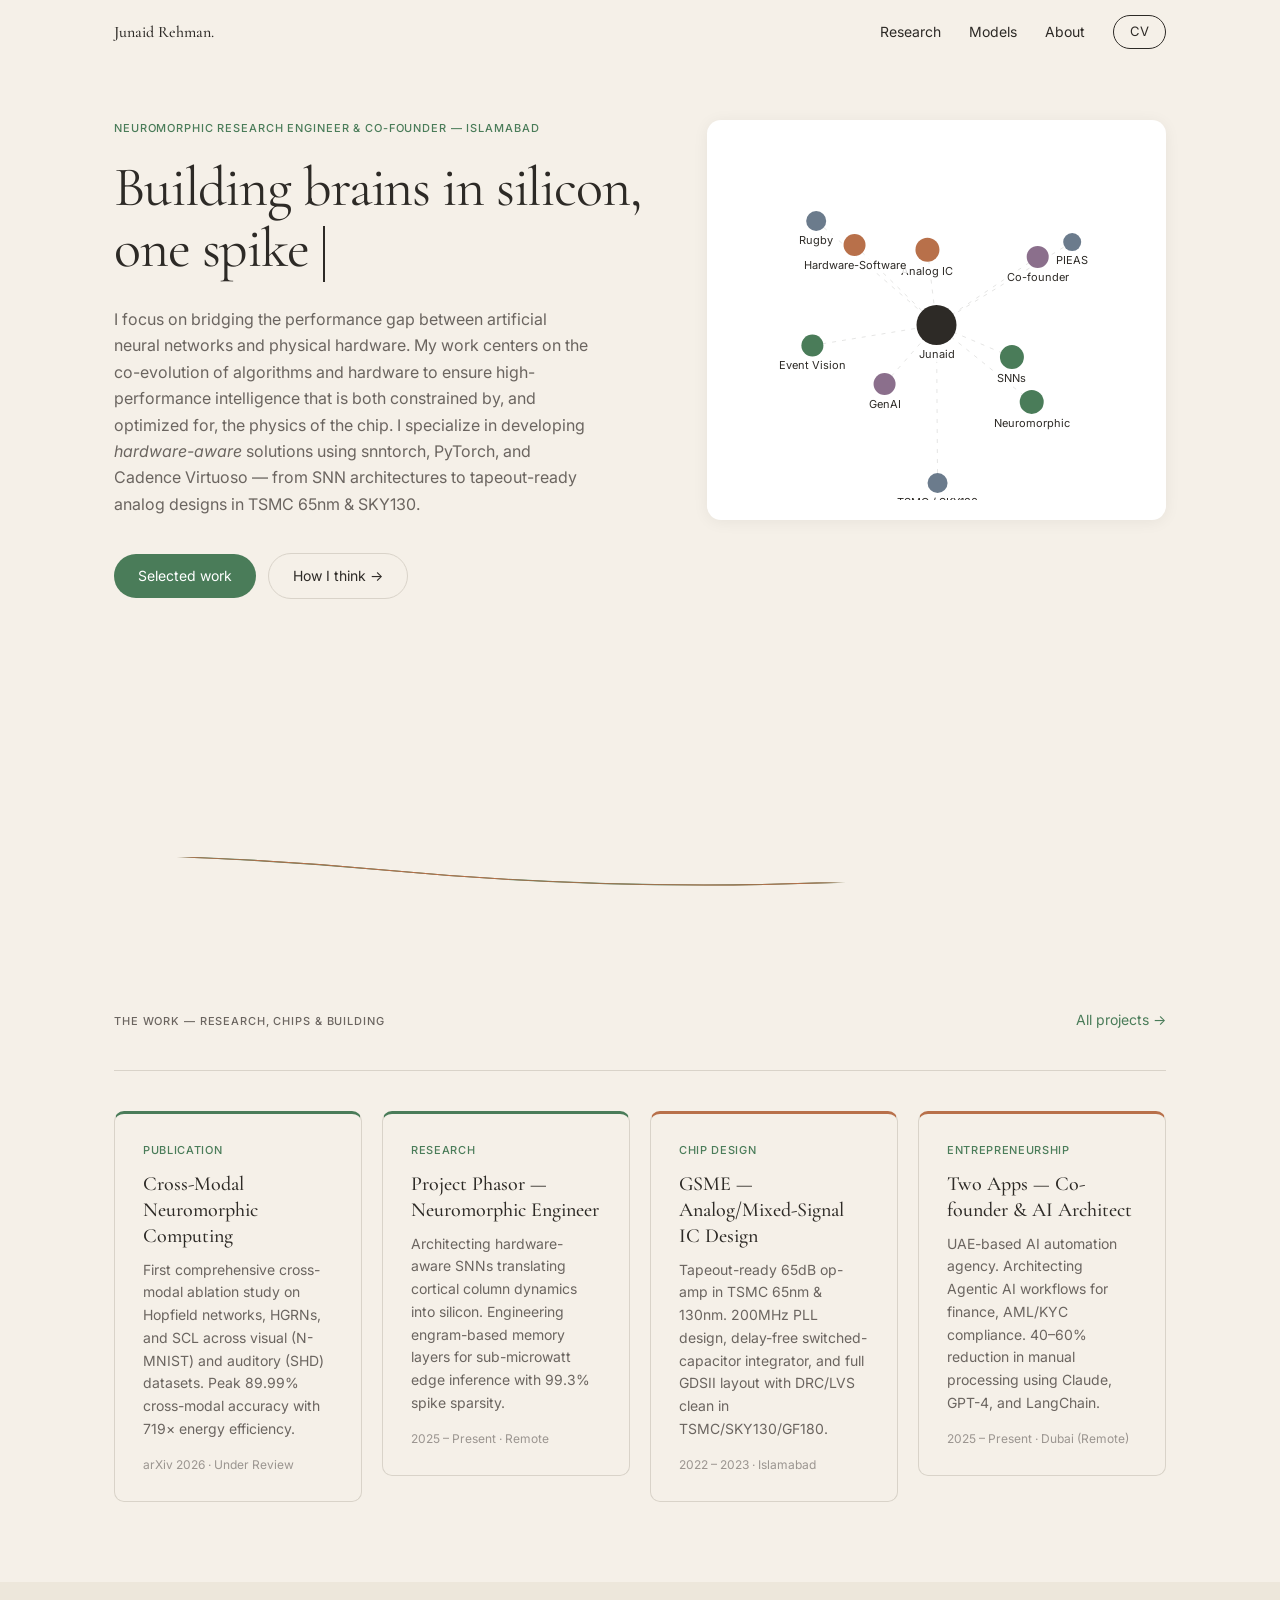
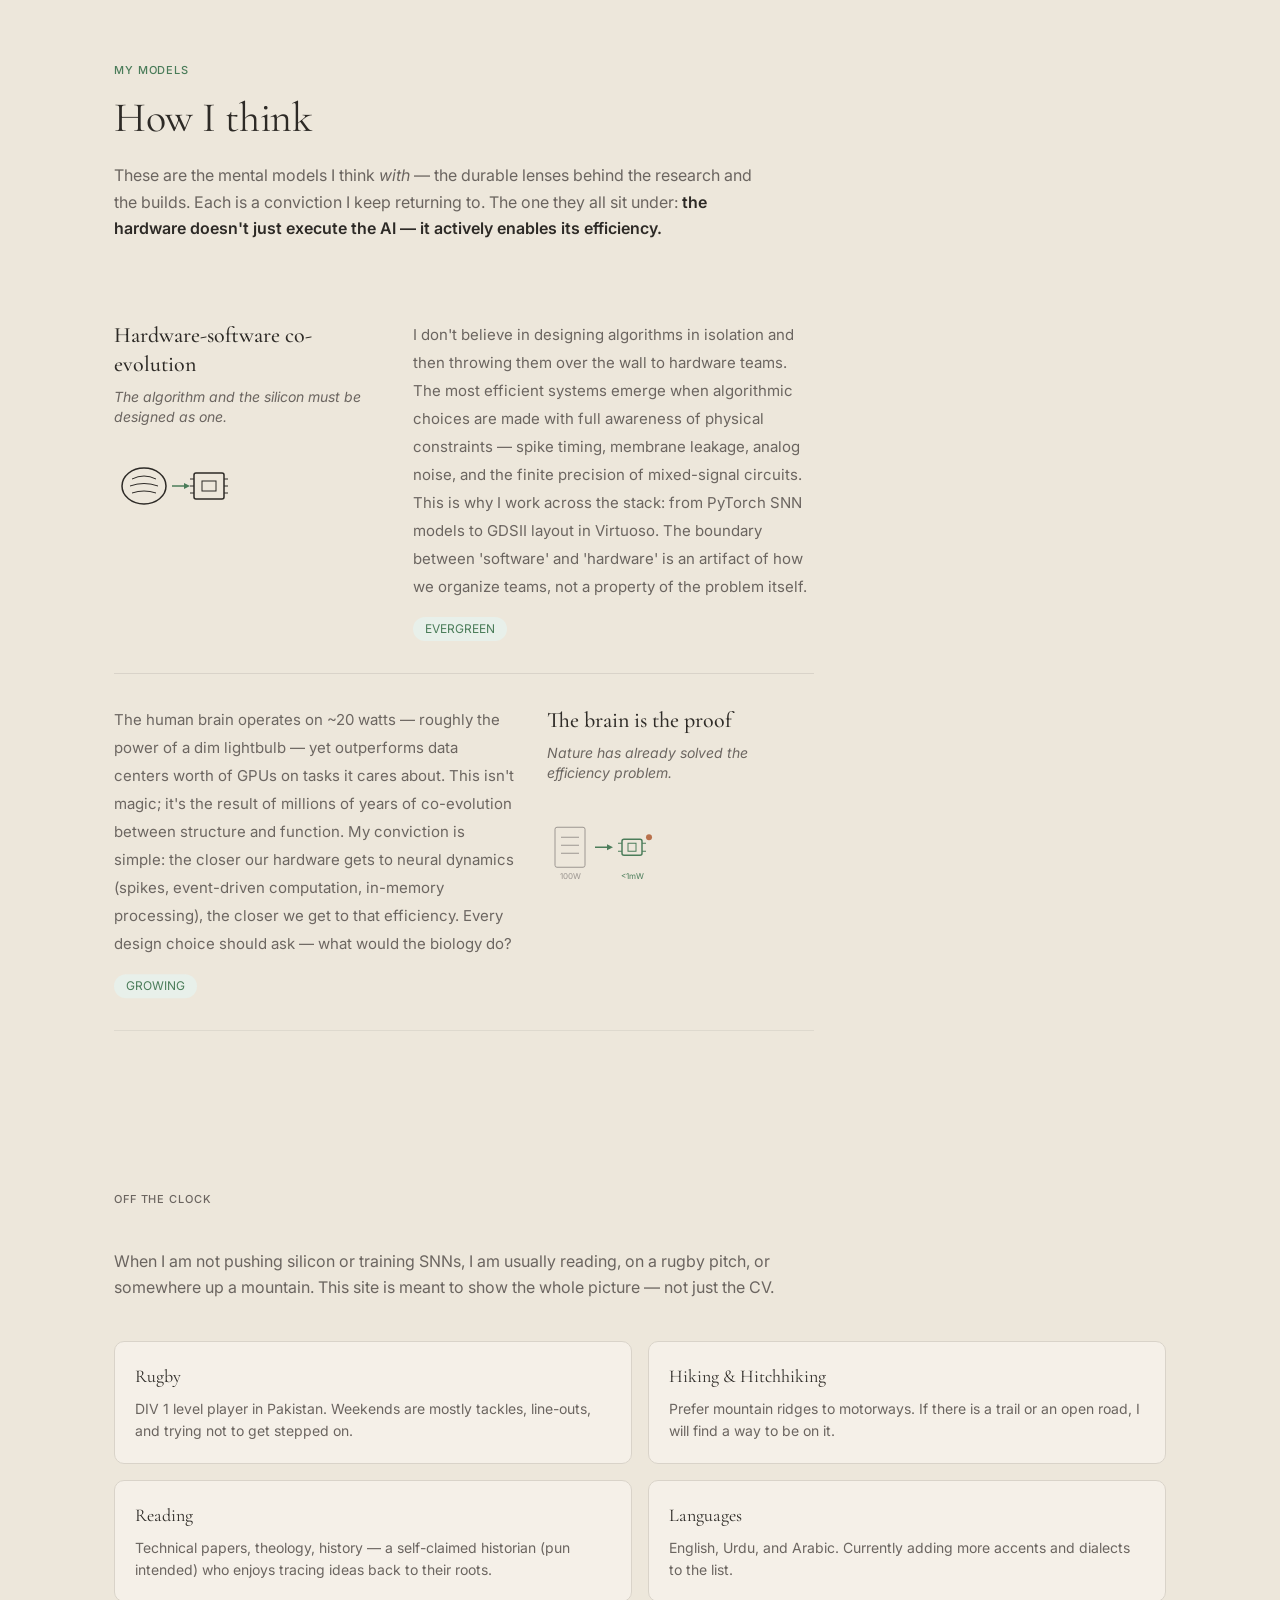
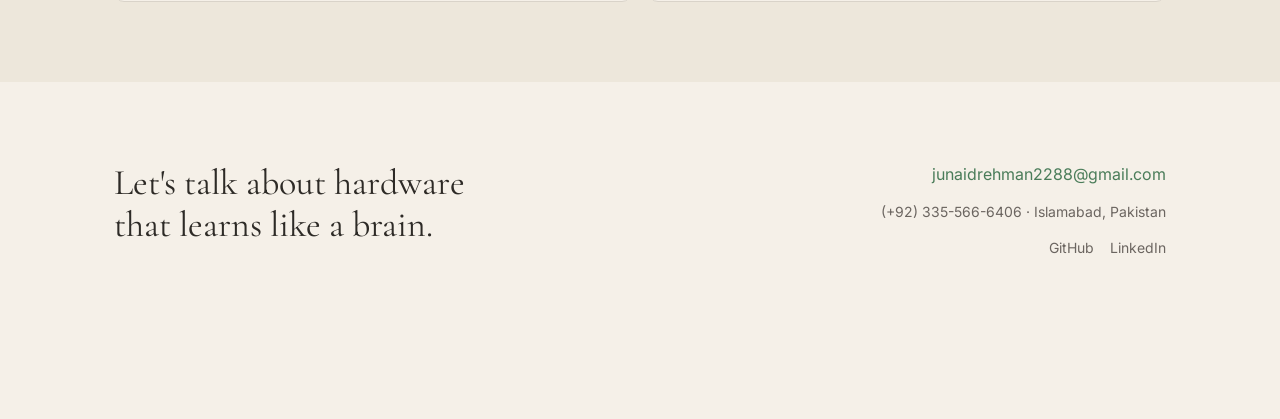
==== commit 16a7fa49: "Link CV button to resume_junaid.pdf" ====
--- a/index.html
+++ b/index.html
@@ -7,7 +7,7 @@
     <link rel="preconnect" href="https://fonts.googleapis.com">
     <link rel="preconnect" href="https://fonts.gstatic.com" crossorigin>
     <link href="https://fonts.googleapis.com/css2?family=Cormorant+Garamond:ital,wght@0,400;0,500;1,400;1,500&family=Inter:wght@400;500;600&display=swap" rel="stylesheet">
-    <script type="module" crossorigin src="./assets/index-7ReAYLGU.js"></script>
+    <script type="module" crossorigin src="./assets/index-GGDJ-R7c.js"></script>
     <link rel="stylesheet" crossorigin href="./assets/index-FprHN44q.css">
   </head>
   <body>
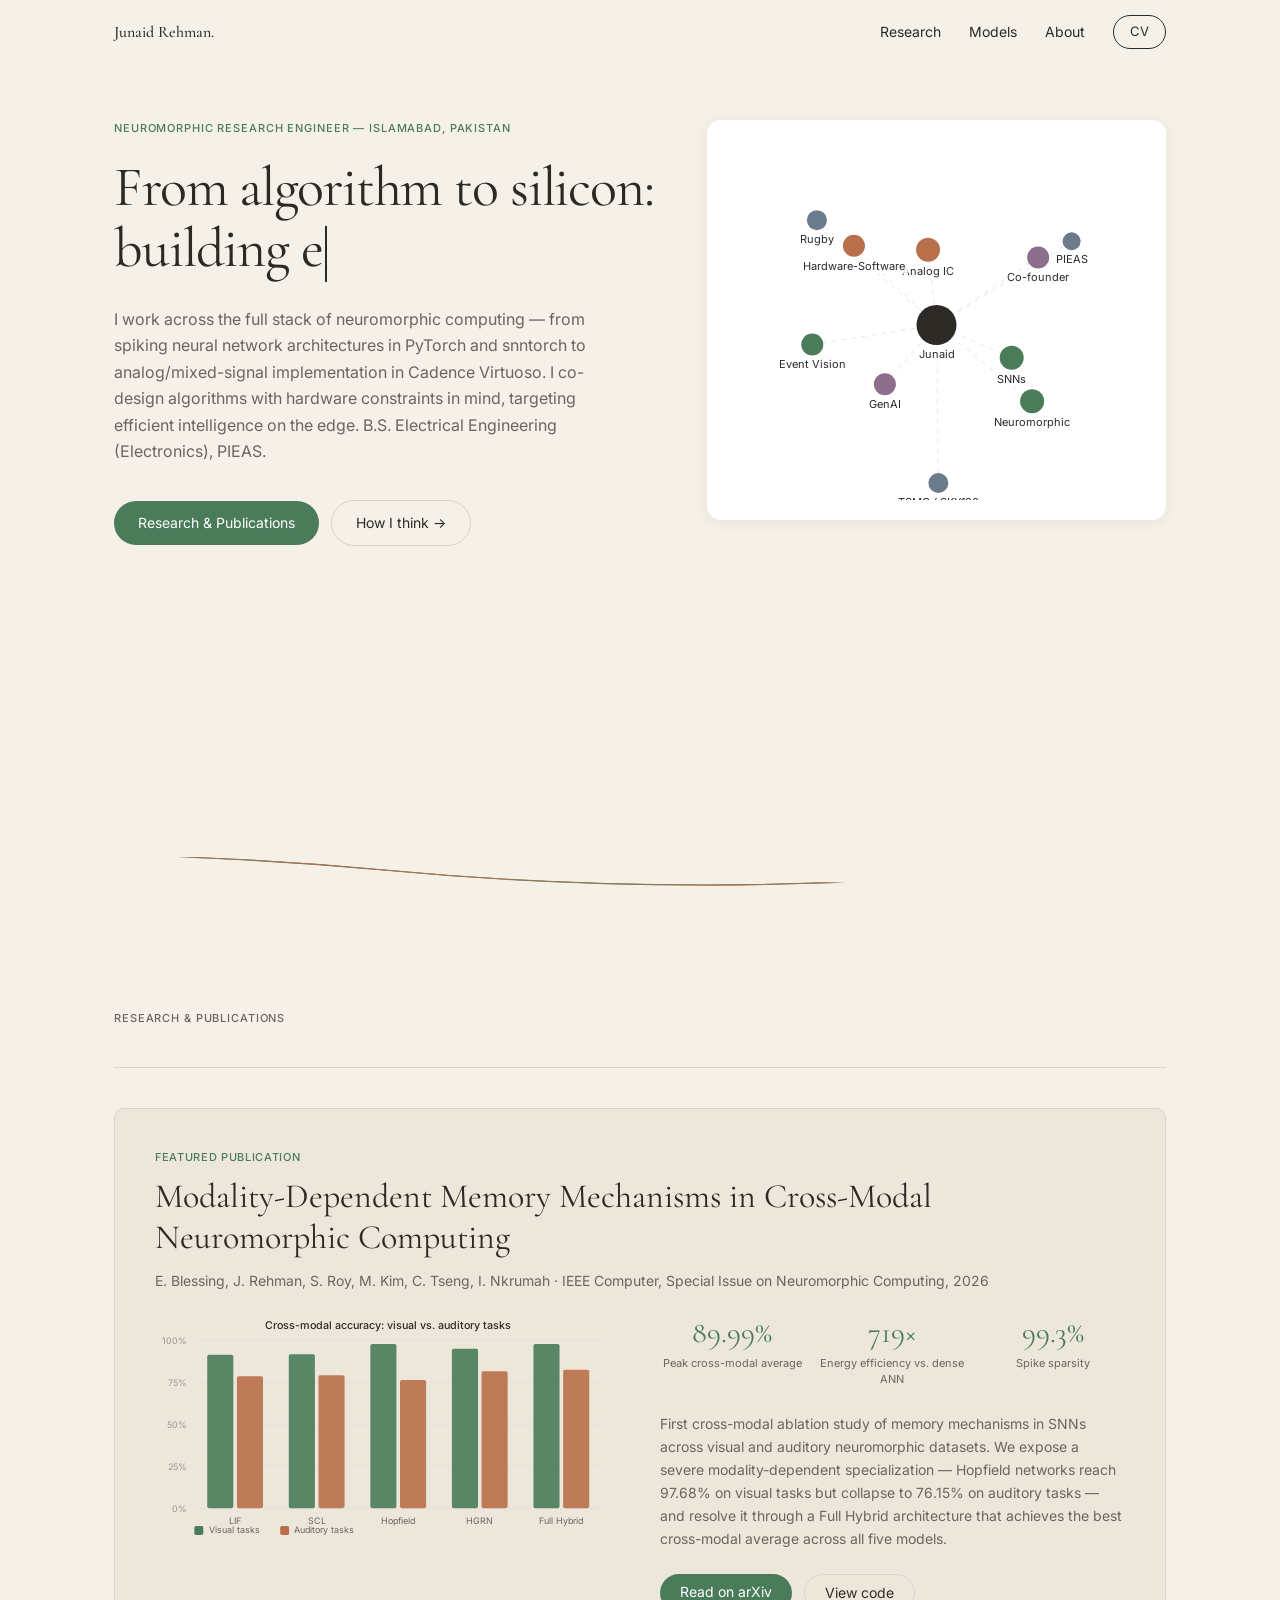
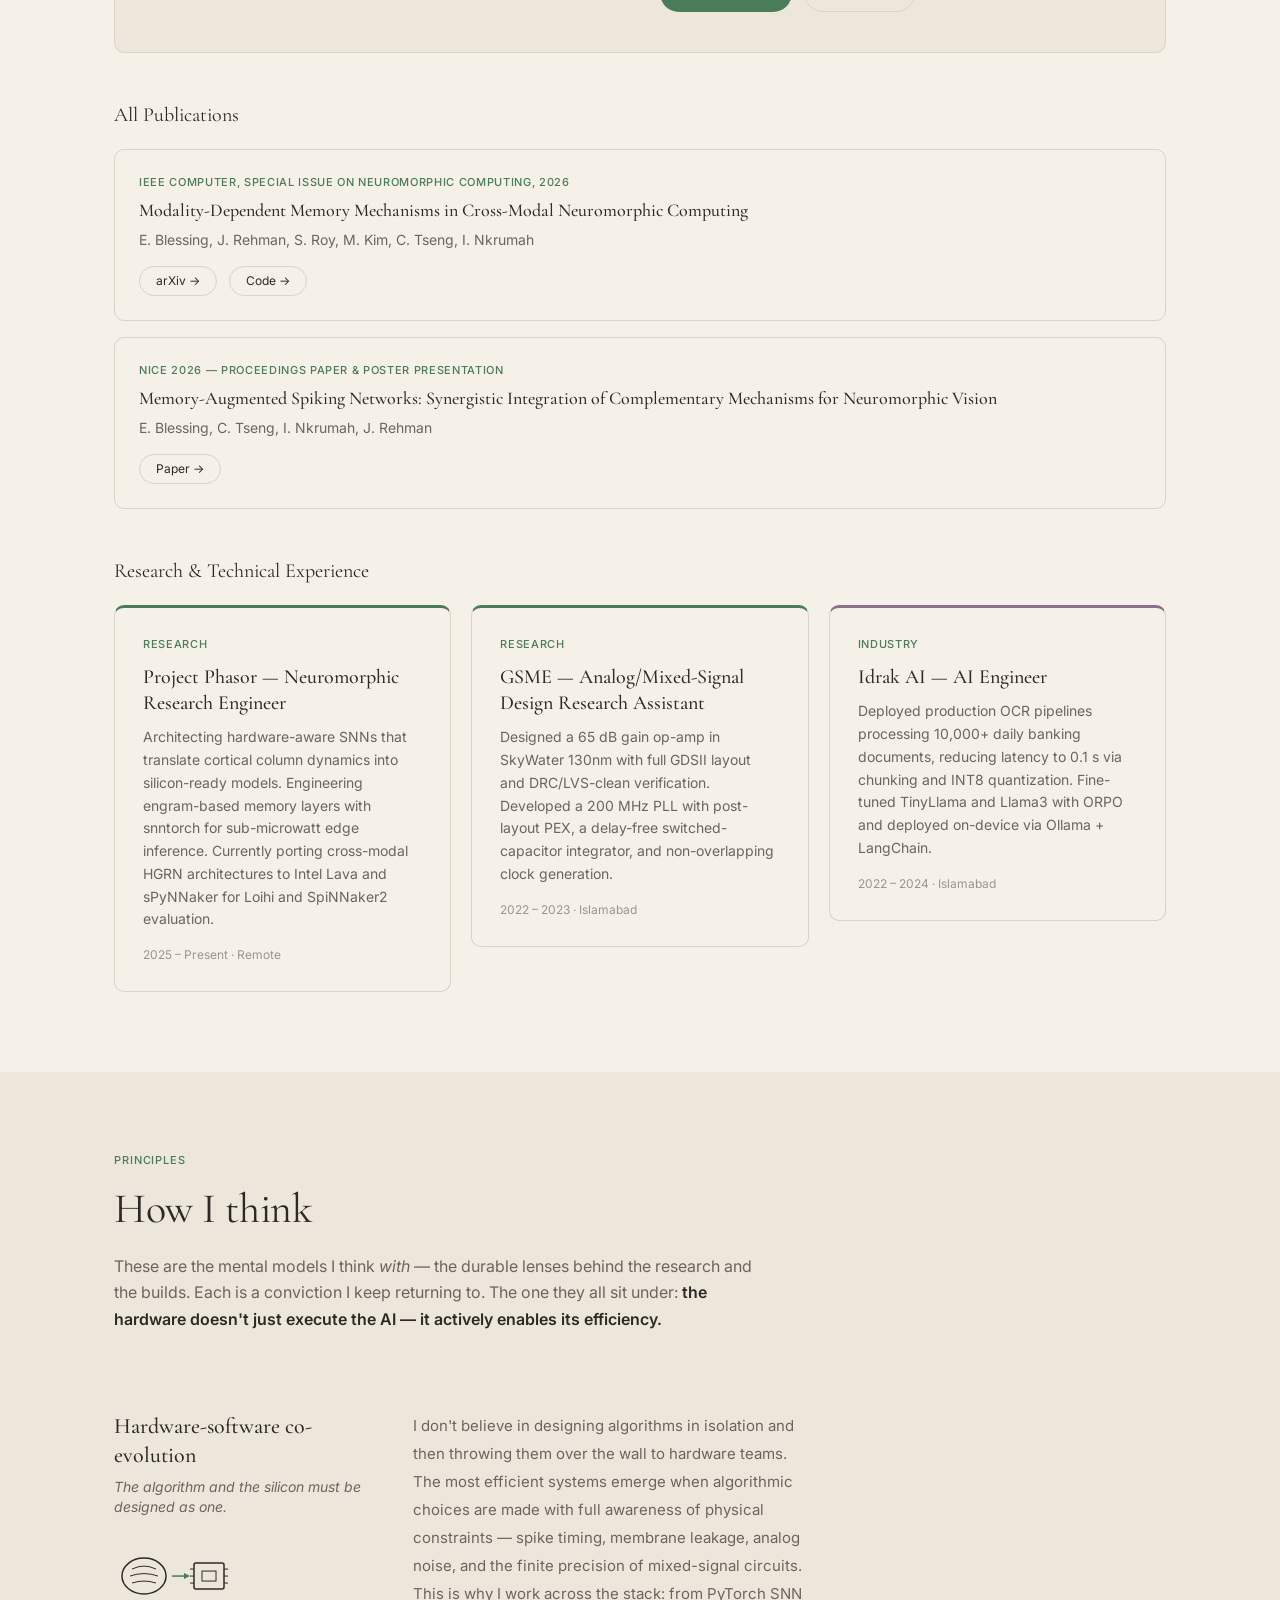
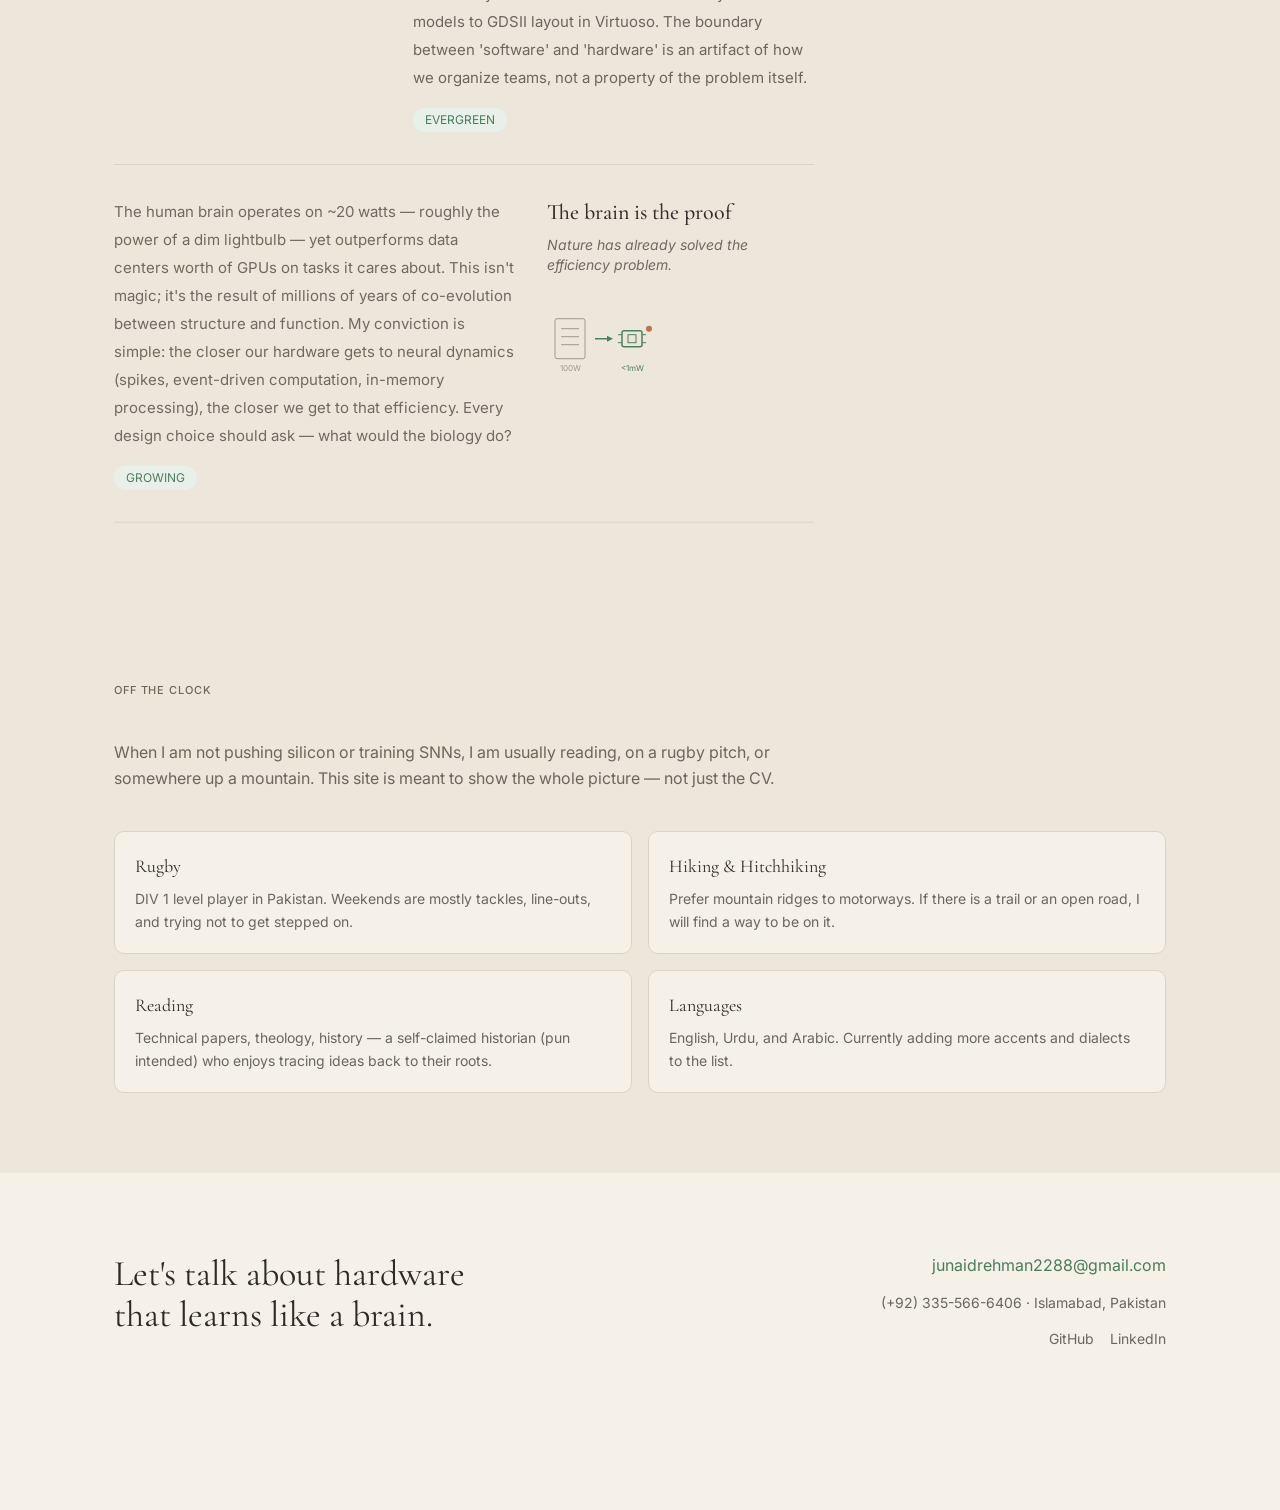
==== commit 2d0855ff: "Research-first redesign: featured paper, publications list, updated experience" ====
--- a/index.html
+++ b/index.html
@@ -3,12 +3,12 @@
   <head>
     <meta charset="UTF-8" />
     <meta name="viewport" content="width=device-width, initial-scale=1.0" />
-    <title>Junaid Rehman — Neuromorphic Research Engineer & Co-founder</title>
+    <title>Junaid Rehman — Neuromorphic Research Engineer</title>
     <link rel="preconnect" href="https://fonts.googleapis.com">
     <link rel="preconnect" href="https://fonts.gstatic.com" crossorigin>
     <link href="https://fonts.googleapis.com/css2?family=Cormorant+Garamond:ital,wght@0,400;0,500;1,400;1,500&family=Inter:wght@400;500;600&display=swap" rel="stylesheet">
-    <script type="module" crossorigin src="./assets/index-GGDJ-R7c.js"></script>
-    <link rel="stylesheet" crossorigin href="./assets/index-FprHN44q.css">
+    <script type="module" crossorigin src="./assets/index-C_JhtlNE.js"></script>
+    <link rel="stylesheet" crossorigin href="./assets/index-m9Uzduzf.css">
   </head>
   <body>
     <div id="root"></div>
--- a/assets/index-m9Uzduzf.css
+++ b/assets/index-m9Uzduzf.css
@@ -0,0 +1 @@
+*,:before,:after{--tw-border-spacing-x: 0;--tw-border-spacing-y: 0;--tw-translate-x: 0;--tw-translate-y: 0;--tw-rotate: 0;--tw-skew-x: 0;--tw-skew-y: 0;--tw-scale-x: 1;--tw-scale-y: 1;--tw-pan-x: ;--tw-pan-y: ;--tw-pinch-zoom: ;--tw-scroll-snap-strictness: proximity;--tw-gradient-from-position: ;--tw-gradient-via-position: ;--tw-gradient-to-position: ;--tw-ordinal: ;--tw-slashed-zero: ;--tw-numeric-figure: ;--tw-numeric-spacing: ;--tw-numeric-fraction: ;--tw-ring-inset: ;--tw-ring-offset-width: 0px;--tw-ring-offset-color: #fff;--tw-ring-color: rgb(59 130 246 / .5);--tw-ring-offset-shadow: 0 0 #0000;--tw-ring-shadow: 0 0 #0000;--tw-shadow: 0 0 #0000;--tw-shadow-colored: 0 0 #0000;--tw-blur: ;--tw-brightness: ;--tw-contrast: ;--tw-grayscale: ;--tw-hue-rotate: ;--tw-invert: ;--tw-saturate: ;--tw-sepia: ;--tw-drop-shadow: ;--tw-backdrop-blur: ;--tw-backdrop-brightness: ;--tw-backdrop-contrast: ;--tw-backdrop-grayscale: ;--tw-backdrop-hue-rotate: ;--tw-backdrop-invert: ;--tw-backdrop-opacity: ;--tw-backdrop-saturate: ;--tw-backdrop-sepia: ;--tw-contain-size: ;--tw-contain-layout: ;--tw-contain-paint: ;--tw-contain-style: }::backdrop{--tw-border-spacing-x: 0;--tw-border-spacing-y: 0;--tw-translate-x: 0;--tw-translate-y: 0;--tw-rotate: 0;--tw-skew-x: 0;--tw-skew-y: 0;--tw-scale-x: 1;--tw-scale-y: 1;--tw-pan-x: ;--tw-pan-y: ;--tw-pinch-zoom: ;--tw-scroll-snap-strictness: proximity;--tw-gradient-from-position: ;--tw-gradient-via-position: ;--tw-gradient-to-position: ;--tw-ordinal: ;--tw-slashed-zero: ;--tw-numeric-figure: ;--tw-numeric-spacing: ;--tw-numeric-fraction: ;--tw-ring-inset: ;--tw-ring-offset-width: 0px;--tw-ring-offset-color: #fff;--tw-ring-color: rgb(59 130 246 / .5);--tw-ring-offset-shadow: 0 0 #0000;--tw-ring-shadow: 0 0 #0000;--tw-shadow: 0 0 #0000;--tw-shadow-colored: 0 0 #0000;--tw-blur: ;--tw-brightness: ;--tw-contrast: ;--tw-grayscale: ;--tw-hue-rotate: ;--tw-invert: ;--tw-saturate: ;--tw-sepia: ;--tw-drop-shadow: ;--tw-backdrop-blur: ;--tw-backdrop-brightness: ;--tw-backdrop-contrast: ;--tw-backdrop-grayscale: ;--tw-backdrop-hue-rotate: ;--tw-backdrop-invert: ;--tw-backdrop-opacity: ;--tw-backdrop-saturate: ;--tw-backdrop-sepia: ;--tw-contain-size: ;--tw-contain-layout: ;--tw-contain-paint: ;--tw-contain-style: }*,:before,:after{box-sizing:border-box;border-width:0;border-style:solid;border-color:#e5e7eb}:before,:after{--tw-content: ""}html,:host{line-height:1.5;-webkit-text-size-adjust:100%;-moz-tab-size:4;-o-tab-size:4;tab-size:4;font-family:ui-sans-serif,system-ui,sans-serif,"Apple Color Emoji","Segoe UI Emoji",Segoe UI Symbol,"Noto Color Emoji";font-feature-settings:normal;font-variation-settings:normal;-webkit-tap-highlight-color:transparent}body{margin:0;line-height:inherit}hr{height:0;color:inherit;border-top-width:1px}abbr:where([title]){-webkit-text-decoration:underline dotted;text-decoration:underline dotted}h1,h2,h3,h4,h5,h6{font-size:inherit;font-weight:inherit}a{color:inherit;text-decoration:inherit}b,strong{font-weight:bolder}code,kbd,samp,pre{font-family:ui-monospace,SFMono-Regular,Menlo,Monaco,Consolas,Liberation Mono,Courier New,monospace;font-feature-settings:normal;font-variation-settings:normal;font-size:1em}small{font-size:80%}sub,sup{font-size:75%;line-height:0;position:relative;vertical-align:baseline}sub{bottom:-.25em}sup{top:-.5em}table{text-indent:0;border-color:inherit;border-collapse:collapse}button,input,optgroup,select,textarea{font-family:inherit;font-feature-settings:inherit;font-variation-settings:inherit;font-size:100%;font-weight:inherit;line-height:inherit;letter-spacing:inherit;color:inherit;margin:0;padding:0}button,select{text-transform:none}button,input:where([type=button]),input:where([type=reset]),input:where([type=submit]){-webkit-appearance:button;background-color:transparent;background-image:none}:-moz-focusring{outline:auto}:-moz-ui-invalid{box-shadow:none}progress{vertical-align:baseline}::-webkit-inner-spin-button,::-webkit-outer-spin-button{height:auto}[type=search]{-webkit-appearance:textfield;outline-offset:-2px}::-webkit-search-decoration{-webkit-appearance:none}::-webkit-file-upload-button{-webkit-appearance:button;font:inherit}summary{display:list-item}blockquote,dl,dd,h1,h2,h3,h4,h5,h6,hr,figure,p,pre{margin:0}fieldset{margin:0;padding:0}legend{padding:0}ol,ul,menu{list-style:none;margin:0;padding:0}dialog{padding:0}textarea{resize:vertical}input::-moz-placeholder,textarea::-moz-placeholder{opacity:1;color:#9ca3af}input::placeholder,textarea::placeholder{opacity:1;color:#9ca3af}button,[role=button]{cursor:pointer}:disabled{cursor:default}img,svg,video,canvas,audio,iframe,embed,object{display:block;vertical-align:middle}img,video{max-width:100%;height:auto}[hidden]:where(:not([hidden=until-found])){display:none}:root{--cream: #F5F0E8;--cream-dark: #EDE7DB;--charcoal: #2D2A26;--forest: #4A7C59;--forest-light: #E8F0EA;--terracotta: #B8704A;--terracotta-light: #F5E6DC;--slate: #6B6560;--slate-light: #9B9590;--border-color: #D9D3C9;--white: #FFFFFF;--background: 40 24% 94%;--foreground: 30 6% 16%;--card: 40 24% 94%;--card-foreground: 30 6% 16%;--primary: 138 26% 39%;--primary-foreground: 0 0% 100%;--secondary: 40 18% 90%;--secondary-foreground: 30 6% 16%;--muted: 40 18% 90%;--muted-foreground: 25 4% 40%;--accent: 40 18% 90%;--accent-foreground: 30 6% 16%;--destructive: 0 84.2% 60.2%;--destructive-foreground: 0 0% 98%;--border: 35 14% 82%;--input: 35 14% 82%;--ring: 138 26% 39%;--radius: .625rem}html{scroll-behavior:smooth}body{font-family:Inter,sans-serif;background-color:var(--cream);color:var(--charcoal);-webkit-font-smoothing:antialiased;-moz-osx-font-smoothing:grayscale}h1,h2,h3,h4,h5,h6{font-family:Cormorant Garamond,serif}.\!container{width:100%!important}.container{width:100%}@media(min-width:640px){.\!container{max-width:640px!important}.container{max-width:640px}}@media(min-width:768px){.\!container{max-width:768px!important}.container{max-width:768px}}@media(min-width:1024px){.\!container{max-width:1024px!important}.container{max-width:1024px}}@media(min-width:1280px){.\!container{max-width:1280px!important}.container{max-width:1280px}}@media(min-width:1536px){.\!container{max-width:1536px!important}.container{max-width:1536px}}.wave-stroke-bg,.wave-stroke-fg,.wave-stroke-accent{stroke-dasharray:2000;stroke-dashoffset:2000;animation-play-state:paused}.animate-strokes .wave-stroke-bg{animation:waveDraw 2.5s ease-out forwards;animation-play-state:running}.animate-strokes .wave-stroke-fg{animation:waveDraw 2.5s ease-out .4s forwards;animation-play-state:running}.animate-strokes .wave-stroke-accent{animation:waveDraw 2.5s ease-out .8s forwards;animation-play-state:running}.sr-only{position:absolute;width:1px;height:1px;padding:0;margin:-1px;overflow:hidden;clip:rect(0,0,0,0);white-space:nowrap;border-width:0}.pointer-events-none{pointer-events:none}.visible{visibility:visible}.invisible{visibility:hidden}.collapse{visibility:collapse}.fixed{position:fixed}.absolute{position:absolute}.relative{position:relative}.inset-0{inset:0}.inset-x-0{left:0;right:0}.inset-y-0{top:0;bottom:0}.-bottom-12{bottom:-3rem}.-left-12{left:-3rem}.-right-12{right:-3rem}.-top-12{top:-3rem}.bottom-0{bottom:0}.left-0{left:0}.left-1\/2{left:50%}.left-2{left:.5rem}.left-\[50\%\]{left:50%}.right-0{right:0}.right-1{right:.25rem}.right-2{right:.5rem}.right-3{right:.75rem}.right-4{right:1rem}.top-0{top:0}.top-1\.5{top:.375rem}.top-1\/2{top:50%}.top-3\.5{top:.875rem}.top-4{top:1rem}.top-\[1px\]{top:1px}.top-\[50\%\]{top:50%}.top-\[60\%\]{top:60%}.top-full{top:100%}.isolate{isolation:isolate}.z-10{z-index:10}.z-20{z-index:20}.z-50{z-index:50}.z-\[1\]{z-index:1}.order-first{order:-9999}.order-last{order:9999}.col-start-2{grid-column-start:2}.row-span-2{grid-row:span 2 / span 2}.row-start-1{grid-row-start:1}.\!m-0{margin:0!important}.-mx-1{margin-left:-.25rem;margin-right:-.25rem}.-my-2{margin-top:-.5rem;margin-bottom:-.5rem}.mx-2{margin-left:.5rem;margin-right:.5rem}.mx-3\.5{margin-left:.875rem;margin-right:.875rem}.mx-auto{margin-left:auto;margin-right:auto}.my-0{margin-top:0;margin-bottom:0}.my-0\.5{margin-top:.125rem;margin-bottom:.125rem}.my-1{margin-top:.25rem;margin-bottom:.25rem}.my-12{margin-top:3rem;margin-bottom:3rem}.-ml-4{margin-left:-1rem}.-mt-4{margin-top:-1rem}.mb-10{margin-bottom:2.5rem}.mb-12{margin-bottom:3rem}.mb-2{margin-bottom:.5rem}.mb-2\.5{margin-bottom:.625rem}.mb-3{margin-bottom:.75rem}.mb-4{margin-bottom:1rem}.mb-5{margin-bottom:1.25rem}.mb-6{margin-bottom:1.5rem}.ml-1{margin-left:.25rem}.ml-4{margin-left:1rem}.ml-auto{margin-left:auto}.mt-1{margin-top:.25rem}.mt-1\.5{margin-top:.375rem}.mt-12{margin-top:3rem}.mt-2{margin-top:.5rem}.mt-4{margin-top:1rem}.mt-6{margin-top:1.5rem}.mt-9{margin-top:2.25rem}.mt-auto{margin-top:auto}.line-clamp-1{overflow:hidden;display:-webkit-box;-webkit-box-orient:vertical;-webkit-line-clamp:1}.line-clamp-2{overflow:hidden;display:-webkit-box;-webkit-box-orient:vertical;-webkit-line-clamp:2}.block{display:block}.inline-block{display:inline-block}.flex{display:flex}.inline-flex{display:inline-flex}.table{display:table}.table-caption{display:table-caption}.table-cell{display:table-cell}.table-row{display:table-row}.grid{display:grid}.hidden{display:none}.aspect-square{aspect-ratio:1 / 1}.aspect-video{aspect-ratio:16 / 9}.size-10{width:2.5rem;height:2.5rem}.size-2{width:.5rem;height:.5rem}.size-2\.5{width:.625rem;height:.625rem}.size-3{width:.75rem;height:.75rem}.size-3\.5{width:.875rem;height:.875rem}.size-4{width:1rem;height:1rem}.size-6{width:1.5rem;height:1.5rem}.size-7{width:1.75rem;height:1.75rem}.size-8{width:2rem;height:2rem}.size-9{width:2.25rem;height:2.25rem}.size-auto{width:auto;height:auto}.size-full{width:100%;height:100%}.h-1\.5{height:.375rem}.h-10{height:2.5rem}.h-12{height:3rem}.h-2{height:.5rem}.h-2\.5{height:.625rem}.h-4{height:1rem}.h-5{height:1.25rem}.h-6{height:1.5rem}.h-7{height:1.75rem}.h-8{height:2rem}.h-9{height:2.25rem}.h-\[1\.15rem\]{height:1.15rem}.h-\[calc\(100\%-1px\)\]{height:calc(100% - 1px)}.h-\[var\(--radix-navigation-menu-viewport-height\)\]{height:var(--radix-navigation-menu-viewport-height)}.h-\[var\(--radix-select-trigger-height\)\]{height:var(--radix-select-trigger-height)}.h-auto{height:auto}.h-full{height:100%}.h-px{height:1px}.h-svh{height:100svh}.max-h-\[300px\]{max-height:300px}.min-h-0{min-height:0px}.min-h-16{min-height:4rem}.min-h-4{min-height:1rem}.min-h-svh{min-height:100svh}.w-0{width:0px}.w-1{width:.25rem}.w-2{width:.5rem}.w-2\.5{width:.625rem}.w-3{width:.75rem}.w-3\/4{width:75%}.w-4{width:1rem}.w-5{width:1.25rem}.w-64{width:16rem}.w-72{width:18rem}.w-8{width:2rem}.w-9{width:2.25rem}.w-\[100px\]{width:100px}.w-auto{width:auto}.w-fit{width:-moz-fit-content;width:fit-content}.w-full{width:100%}.w-max{width:-moz-max-content;width:max-content}.w-px{width:1px}.min-w-0{min-width:0px}.min-w-10{min-width:2.5rem}.min-w-5{min-width:1.25rem}.min-w-8{min-width:2rem}.min-w-9{min-width:2.25rem}.min-w-\[12rem\]{min-width:12rem}.min-w-\[8rem\]{min-width:8rem}.min-w-\[var\(--radix-select-trigger-width\)\]{min-width:var(--radix-select-trigger-width)}.max-w-2xl{max-width:42rem}.max-w-\[calc\(100\%-2rem\)\]{max-width:calc(100% - 2rem)}.max-w-max{max-width:-moz-max-content;max-width:max-content}.max-w-sm{max-width:24rem}.flex-1{flex:1 1 0%}.shrink-0{flex-shrink:0}.grow{flex-grow:1}.grow-0{flex-grow:0}.basis-full{flex-basis:100%}.caption-bottom{caption-side:bottom}.border-collapse{border-collapse:collapse}.-translate-x-1\/2{--tw-translate-x: -50%;transform:translate(var(--tw-translate-x),var(--tw-translate-y)) rotate(var(--tw-rotate)) skew(var(--tw-skew-x)) skewY(var(--tw-skew-y)) scaleX(var(--tw-scale-x)) scaleY(var(--tw-scale-y))}.-translate-x-px{--tw-translate-x: -1px;transform:translate(var(--tw-translate-x),var(--tw-translate-y)) rotate(var(--tw-rotate)) skew(var(--tw-skew-x)) skewY(var(--tw-skew-y)) scaleX(var(--tw-scale-x)) scaleY(var(--tw-scale-y))}.-translate-y-1\/2{--tw-translate-y: -50%;transform:translate(var(--tw-translate-x),var(--tw-translate-y)) rotate(var(--tw-rotate)) skew(var(--tw-skew-x)) skewY(var(--tw-skew-y)) scaleX(var(--tw-scale-x)) scaleY(var(--tw-scale-y))}.translate-x-\[-50\%\]{--tw-translate-x: -50%;transform:translate(var(--tw-translate-x),var(--tw-translate-y)) rotate(var(--tw-rotate)) skew(var(--tw-skew-x)) skewY(var(--tw-skew-y)) scaleX(var(--tw-scale-x)) scaleY(var(--tw-scale-y))}.translate-x-px{--tw-translate-x: 1px;transform:translate(var(--tw-translate-x),var(--tw-translate-y)) rotate(var(--tw-rotate)) skew(var(--tw-skew-x)) skewY(var(--tw-skew-y)) scaleX(var(--tw-scale-x)) scaleY(var(--tw-scale-y))}.translate-y-0\.5{--tw-translate-y: .125rem;transform:translate(var(--tw-translate-x),var(--tw-translate-y)) rotate(var(--tw-rotate)) skew(var(--tw-skew-x)) skewY(var(--tw-skew-y)) scaleX(var(--tw-scale-x)) scaleY(var(--tw-scale-y))}.translate-y-\[-50\%\]{--tw-translate-y: -50%;transform:translate(var(--tw-translate-x),var(--tw-translate-y)) rotate(var(--tw-rotate)) skew(var(--tw-skew-x)) skewY(var(--tw-skew-y)) scaleX(var(--tw-scale-x)) scaleY(var(--tw-scale-y))}.translate-y-\[calc\(-50\%_-_2px\)\]{--tw-translate-y: calc(-50% - 2px) ;transform:translate(var(--tw-translate-x),var(--tw-translate-y)) rotate(var(--tw-rotate)) skew(var(--tw-skew-x)) skewY(var(--tw-skew-y)) scaleX(var(--tw-scale-x)) scaleY(var(--tw-scale-y))}.rotate-45{--tw-rotate: 45deg;transform:translate(var(--tw-translate-x),var(--tw-translate-y)) rotate(var(--tw-rotate)) skew(var(--tw-skew-x)) skewY(var(--tw-skew-y)) scaleX(var(--tw-scale-x)) scaleY(var(--tw-scale-y))}.rotate-90{--tw-rotate: 90deg;transform:translate(var(--tw-translate-x),var(--tw-translate-y)) rotate(var(--tw-rotate)) skew(var(--tw-skew-x)) skewY(var(--tw-skew-y)) scaleX(var(--tw-scale-x)) scaleY(var(--tw-scale-y))}.transform{transform:translate(var(--tw-translate-x),var(--tw-translate-y)) rotate(var(--tw-rotate)) skew(var(--tw-skew-x)) skewY(var(--tw-skew-y)) scaleX(var(--tw-scale-x)) scaleY(var(--tw-scale-y))}@keyframes caret-blink{0%,70%,to{opacity:1}20%,50%{opacity:0}}.animate-caret-blink{animation:caret-blink 1.25s ease-out infinite}@keyframes pulse{50%{opacity:.5}}.animate-pulse{animation:pulse 2s cubic-bezier(.4,0,.6,1) infinite}@keyframes spin{to{transform:rotate(360deg)}}.animate-spin{animation:spin 1s linear infinite}.cursor-default{cursor:default}.cursor-pointer{cursor:pointer}.cursor-text{cursor:text}.touch-none{touch-action:none}.select-none{-webkit-user-select:none;-moz-user-select:none;user-select:none}.resize-none{resize:none}.resize{resize:both}.scroll-my-1{scroll-margin-top:.25rem;scroll-margin-bottom:.25rem}.scroll-py-1{scroll-padding-top:.25rem;scroll-padding-bottom:.25rem}.list-disc{list-style-type:disc}.list-none{list-style-type:none}.auto-rows-min{grid-auto-rows:min-content}.grid-cols-1{grid-template-columns:repeat(1,minmax(0,1fr))}.grid-cols-3{grid-template-columns:repeat(3,minmax(0,1fr))}.grid-cols-\[0_1fr\]{grid-template-columns:0 1fr}.grid-rows-\[auto_auto\]{grid-template-rows:auto auto}.flex-row{flex-direction:row}.flex-col{flex-direction:column}.flex-col-reverse{flex-direction:column-reverse}.flex-wrap{flex-wrap:wrap}.place-content-center{place-content:center}.items-start{align-items:flex-start}.items-end{align-items:flex-end}.items-center{align-items:center}.items-stretch{align-items:stretch}.justify-start{justify-content:flex-start}.justify-center{justify-content:center}.justify-between{justify-content:space-between}.justify-items-start{justify-items:start}.gap-0\.5{gap:.125rem}.gap-1{gap:.25rem}.gap-1\.5{gap:.375rem}.gap-10{gap:2.5rem}.gap-12{gap:3rem}.gap-2{gap:.5rem}.gap-2\.5{gap:.625rem}.gap-3{gap:.75rem}.gap-4{gap:1rem}.gap-5{gap:1.25rem}.gap-6{gap:1.5rem}.gap-7{gap:1.75rem}.gap-\[--spacing\(var\(--gap\)\)\]{gap:var(--spacing(var(--gap)))}.gap-y-0\.5{row-gap:.125rem}.space-y-4>:not([hidden])~:not([hidden]){--tw-space-y-reverse: 0;margin-top:calc(1rem * calc(1 - var(--tw-space-y-reverse)));margin-bottom:calc(1rem * var(--tw-space-y-reverse))}.self-start{align-self:flex-start}.self-stretch{align-self:stretch}.justify-self-end{justify-self:end}.overflow-auto{overflow:auto}.overflow-hidden{overflow:hidden}.overflow-x-auto{overflow-x:auto}.overflow-y-auto{overflow-y:auto}.overflow-x-hidden{overflow-x:hidden}.whitespace-nowrap{white-space:nowrap}.text-balance{text-wrap:balance}.break-words{overflow-wrap:break-word}.rounded-3xl{border-radius:1.5rem}.rounded-\[10px\]{border-radius:10px}.rounded-\[20px\]{border-radius:20px}.rounded-\[2px\]{border-radius:2px}.rounded-\[4px\]{border-radius:4px}.rounded-\[calc\(var\(--radius\)-5px\)\]{border-radius:calc(var(--radius) - 5px)}.rounded-\[inherit\]{border-radius:inherit}.rounded-full{border-radius:9999px}.rounded-lg{border-radius:var(--radius)}.rounded-md{border-radius:calc(var(--radius) - 2px)}.rounded-none{border-radius:0}.rounded-sm{border-radius:calc(var(--radius) - 4px)}.rounded-xl{border-radius:calc(var(--radius) + 4px)}.rounded-xs{border-radius:calc(var(--radius) - 6px)}.rounded-l-md{border-top-left-radius:calc(var(--radius) - 2px);border-bottom-left-radius:calc(var(--radius) - 2px)}.rounded-r-md{border-top-right-radius:calc(var(--radius) - 2px);border-bottom-right-radius:calc(var(--radius) - 2px)}.rounded-tl-sm{border-top-left-radius:calc(var(--radius) - 4px)}.border{border-width:1px}.border-0{border-width:0px}.border-\[1\.5px\]{border-width:1.5px}.border-y{border-top-width:1px;border-bottom-width:1px}.border-b{border-bottom-width:1px}.border-l{border-left-width:1px}.border-r{border-right-width:1px}.border-t{border-top-width:1px}.border-dashed{border-style:dashed}.border-border{border-color:hsl(var(--border))}.border-border\/50{border-color:hsl(var(--border) / .5)}.border-input{border-color:hsl(var(--input))}.border-primary{border-color:hsl(var(--primary))}.border-sidebar-border{border-color:hsl(var(--sidebar-border))}.border-transparent{border-color:transparent}.border-l-transparent{border-left-color:transparent}.border-t-transparent{border-top-color:transparent}.bg-accent{background-color:hsl(var(--accent))}.bg-background{background-color:hsl(var(--background))}.bg-black\/50{background-color:#00000080}.bg-border{background-color:hsl(var(--border))}.bg-card{background-color:hsl(var(--card))}.bg-destructive{--tw-bg-opacity: 1;background-color:hsl(var(--destructive) / var(--tw-bg-opacity, 1))}.bg-foreground{background-color:hsl(var(--foreground))}.bg-input{background-color:hsl(var(--input))}.bg-muted{background-color:hsl(var(--muted))}.bg-muted\/50{background-color:hsl(var(--muted) / .5)}.bg-popover{background-color:hsl(var(--popover))}.bg-primary{background-color:hsl(var(--primary))}.bg-primary\/20{background-color:hsl(var(--primary) / .2)}.bg-secondary{background-color:hsl(var(--secondary))}.bg-sidebar{background-color:hsl(var(--sidebar-background))}.bg-sidebar-border{background-color:hsl(var(--sidebar-border))}.bg-transparent{background-color:transparent}.bg-white{--tw-bg-opacity: 1;background-color:rgb(255 255 255 / var(--tw-bg-opacity, 1))}.fill-current{fill:currentColor}.fill-foreground{fill:hsl(var(--foreground))}.fill-primary{fill:hsl(var(--primary))}.p-0{padding:0}.p-1{padding:.25rem}.p-2{padding:.5rem}.p-3{padding:.75rem}.p-4{padding:1rem}.p-5{padding:1.25rem}.p-6{padding:1.5rem}.p-7{padding:1.75rem}.p-\[3px\]{padding:3px}.p-px{padding:1px}.px-1{padding-left:.25rem;padding-right:.25rem}.px-1\.5{padding-left:.375rem;padding-right:.375rem}.px-2{padding-left:.5rem;padding-right:.5rem}.px-2\.5{padding-left:.625rem;padding-right:.625rem}.px-3{padding-left:.75rem;padding-right:.75rem}.px-4{padding-left:1rem;padding-right:1rem}.px-5{padding-left:1.25rem;padding-right:1.25rem}.px-6{padding-left:1.5rem;padding-right:1.5rem}.py-0\.5{padding-top:.125rem;padding-bottom:.125rem}.py-1{padding-top:.25rem;padding-bottom:.25rem}.py-1\.5{padding-top:.375rem;padding-bottom:.375rem}.py-2{padding-top:.5rem;padding-bottom:.5rem}.py-3{padding-top:.75rem;padding-bottom:.75rem}.py-4{padding-top:1rem;padding-bottom:1rem}.py-6{padding-top:1.5rem;padding-bottom:1.5rem}.py-8{padding-top:2rem;padding-bottom:2rem}.pb-3{padding-bottom:.75rem}.pb-4{padding-bottom:1rem}.pl-2{padding-left:.5rem}.pl-3{padding-left:.75rem}.pl-4{padding-left:1rem}.pl-8{padding-left:2rem}.pr-1{padding-right:.25rem}.pr-2{padding-right:.5rem}.pr-2\.5{padding-right:.625rem}.pr-3{padding-right:.75rem}.pr-8{padding-right:2rem}.pt-0{padding-top:0}.pt-3{padding-top:.75rem}.pt-4{padding-top:1rem}.text-left{text-align:left}.text-center{text-align:center}.align-middle{vertical-align:middle}.font-mono{font-family:ui-monospace,SFMono-Regular,Menlo,Monaco,Consolas,Liberation Mono,Courier New,monospace}.font-sans{font-family:ui-sans-serif,system-ui,sans-serif,"Apple Color Emoji","Segoe UI Emoji",Segoe UI Symbol,"Noto Color Emoji"}.text-2xl{font-size:1.5rem;line-height:2rem}.text-3xl{font-size:1.875rem;line-height:2.25rem}.text-4xl{font-size:2.25rem;line-height:2.5rem}.text-\[0\.8rem\]{font-size:.8rem}.text-\[11px\]{font-size:11px}.text-\[13px\]{font-size:13px}.text-\[15px\]{font-size:15px}.text-\[22px\]{font-size:22px}.text-base{font-size:1rem;line-height:1.5rem}.text-lg{font-size:1.125rem;line-height:1.75rem}.text-sm{font-size:.875rem;line-height:1.25rem}.text-sm\/relaxed{font-size:.875rem;line-height:1.625}.text-xl{font-size:1.25rem;line-height:1.75rem}.text-xs{font-size:.75rem;line-height:1rem}.font-medium{font-weight:500}.font-normal{font-weight:400}.font-semibold{font-weight:600}.uppercase{text-transform:uppercase}.italic{font-style:italic}.tabular-nums{--tw-numeric-spacing: tabular-nums;font-variant-numeric:var(--tw-ordinal) var(--tw-slashed-zero) var(--tw-numeric-figure) var(--tw-numeric-spacing) var(--tw-numeric-fraction)}.leading-7{line-height:1.75rem}.leading-none{line-height:1}.leading-normal{line-height:1.5}.leading-relaxed{line-height:1.625}.leading-snug{line-height:1.375}.tracking-\[0\.06em\]{letter-spacing:.06em}.tracking-\[0\.08em\]{letter-spacing:.08em}.tracking-tight{letter-spacing:-.025em}.tracking-widest{letter-spacing:.1em}.text-accent-foreground{color:hsl(var(--accent-foreground))}.text-background{color:hsl(var(--background))}.text-card-foreground{color:hsl(var(--card-foreground))}.text-current{color:currentColor}.text-destructive{--tw-text-opacity: 1;color:hsl(var(--destructive) / var(--tw-text-opacity, 1))}.text-foreground{color:hsl(var(--foreground))}.text-muted-foreground{color:hsl(var(--muted-foreground))}.text-popover-foreground{color:hsl(var(--popover-foreground))}.text-primary{color:hsl(var(--primary))}.text-primary-foreground{color:hsl(var(--primary-foreground))}.text-secondary-foreground{color:hsl(var(--secondary-foreground))}.text-sidebar-foreground{color:hsl(var(--sidebar-foreground))}.text-sidebar-foreground\/70{color:hsl(var(--sidebar-foreground) / .7)}.text-white{--tw-text-opacity: 1;color:rgb(255 255 255 / var(--tw-text-opacity, 1))}.underline{text-decoration-line:underline}.underline-offset-4{text-underline-offset:4px}.opacity-0{opacity:0}.opacity-50{opacity:.5}.opacity-70{opacity:.7}.shadow{--tw-shadow: 0 1px 3px 0 rgb(0 0 0 / .1), 0 1px 2px -1px rgb(0 0 0 / .1);--tw-shadow-colored: 0 1px 3px 0 var(--tw-shadow-color), 0 1px 2px -1px var(--tw-shadow-color);box-shadow:var(--tw-ring-offset-shadow, 0 0 #0000),var(--tw-ring-shadow, 0 0 #0000),var(--tw-shadow)}.shadow-\[0_0_0_1px_hsl\(var\(--sidebar-border\)\)\]{--tw-shadow: 0 0 0 1px hsl(var(--sidebar-border));--tw-shadow-colored: 0 0 0 1px var(--tw-shadow-color);box-shadow:var(--tw-ring-offset-shadow, 0 0 #0000),var(--tw-ring-shadow, 0 0 #0000),var(--tw-shadow)}.shadow-lg{--tw-shadow: 0 10px 15px -3px rgb(0 0 0 / .1), 0 4px 6px -4px rgb(0 0 0 / .1);--tw-shadow-colored: 0 10px 15px -3px var(--tw-shadow-color), 0 4px 6px -4px var(--tw-shadow-color);box-shadow:var(--tw-ring-offset-shadow, 0 0 #0000),var(--tw-ring-shadow, 0 0 #0000),var(--tw-shadow)}.shadow-md{--tw-shadow: 0 4px 6px -1px rgb(0 0 0 / .1), 0 2px 4px -2px rgb(0 0 0 / .1);--tw-shadow-colored: 0 4px 6px -1px var(--tw-shadow-color), 0 2px 4px -2px var(--tw-shadow-color);box-shadow:var(--tw-ring-offset-shadow, 0 0 #0000),var(--tw-ring-shadow, 0 0 #0000),var(--tw-shadow)}.shadow-none{--tw-shadow: 0 0 #0000;--tw-shadow-colored: 0 0 #0000;box-shadow:var(--tw-ring-offset-shadow, 0 0 #0000),var(--tw-ring-shadow, 0 0 #0000),var(--tw-shadow)}.shadow-sm{--tw-shadow: 0 1px 2px 0 rgb(0 0 0 / .05);--tw-shadow-colored: 0 1px 2px 0 var(--tw-shadow-color);box-shadow:var(--tw-ring-offset-shadow, 0 0 #0000),var(--tw-ring-shadow, 0 0 #0000),var(--tw-shadow)}.shadow-xl{--tw-shadow: 0 20px 25px -5px rgb(0 0 0 / .1), 0 8px 10px -6px rgb(0 0 0 / .1);--tw-shadow-colored: 0 20px 25px -5px var(--tw-shadow-color), 0 8px 10px -6px var(--tw-shadow-color);box-shadow:var(--tw-ring-offset-shadow, 0 0 #0000),var(--tw-ring-shadow, 0 0 #0000),var(--tw-shadow)}.shadow-xs{--tw-shadow: 0 1px 2px 0 rgb(0 0 0 / .05);--tw-shadow-colored: 0 1px 2px 0 var(--tw-shadow-color);box-shadow:var(--tw-ring-offset-shadow, 0 0 #0000),var(--tw-ring-shadow, 0 0 #0000),var(--tw-shadow)}.outline-none{outline:2px solid transparent;outline-offset:2px}.outline{outline-style:solid}.ring{--tw-ring-offset-shadow: var(--tw-ring-inset) 0 0 0 var(--tw-ring-offset-width) var(--tw-ring-offset-color);--tw-ring-shadow: var(--tw-ring-inset) 0 0 0 calc(3px + var(--tw-ring-offset-width)) var(--tw-ring-color);box-shadow:var(--tw-ring-offset-shadow),var(--tw-ring-shadow),var(--tw-shadow, 0 0 #0000)}.ring-0{--tw-ring-offset-shadow: var(--tw-ring-inset) 0 0 0 var(--tw-ring-offset-width) var(--tw-ring-offset-color);--tw-ring-shadow: var(--tw-ring-inset) 0 0 0 calc(0px + var(--tw-ring-offset-width)) var(--tw-ring-color);box-shadow:var(--tw-ring-offset-shadow),var(--tw-ring-shadow),var(--tw-shadow, 0 0 #0000)}.ring-ring\/50{--tw-ring-color: hsl(var(--ring) / .5)}.ring-sidebar-ring{--tw-ring-color: hsl(var(--sidebar-ring))}.ring-offset-background{--tw-ring-offset-color: hsl(var(--background))}.blur{--tw-blur: blur(8px);filter:var(--tw-blur) var(--tw-brightness) var(--tw-contrast) var(--tw-grayscale) var(--tw-hue-rotate) var(--tw-invert) var(--tw-saturate) var(--tw-sepia) var(--tw-drop-shadow)}.filter{filter:var(--tw-blur) var(--tw-brightness) var(--tw-contrast) var(--tw-grayscale) var(--tw-hue-rotate) var(--tw-invert) var(--tw-saturate) var(--tw-sepia) var(--tw-drop-shadow)}.transition{transition-property:color,background-color,border-color,text-decoration-color,fill,stroke,opacity,box-shadow,transform,filter,backdrop-filter;transition-timing-function:cubic-bezier(.4,0,.2,1);transition-duration:.15s}.transition-\[color\,box-shadow\]{transition-property:color,box-shadow;transition-timing-function:cubic-bezier(.4,0,.2,1);transition-duration:.15s}.transition-\[left\,right\,width\]{transition-property:left,right,width;transition-timing-function:cubic-bezier(.4,0,.2,1);transition-duration:.15s}.transition-\[margin\,opacity\]{transition-property:margin,opacity;transition-timing-function:cubic-bezier(.4,0,.2,1);transition-duration:.15s}.transition-\[width\,height\,padding\]{transition-property:width,height,padding;transition-timing-function:cubic-bezier(.4,0,.2,1);transition-duration:.15s}.transition-\[width\]{transition-property:width;transition-timing-function:cubic-bezier(.4,0,.2,1);transition-duration:.15s}.transition-all{transition-property:all;transition-timing-function:cubic-bezier(.4,0,.2,1);transition-duration:.15s}.transition-colors{transition-property:color,background-color,border-color,text-decoration-color,fill,stroke;transition-timing-function:cubic-bezier(.4,0,.2,1);transition-duration:.15s}.transition-none{transition-property:none}.transition-opacity{transition-property:opacity;transition-timing-function:cubic-bezier(.4,0,.2,1);transition-duration:.15s}.transition-shadow{transition-property:box-shadow;transition-timing-function:cubic-bezier(.4,0,.2,1);transition-duration:.15s}.transition-transform{transition-property:transform;transition-timing-function:cubic-bezier(.4,0,.2,1);transition-duration:.15s}.duration-100{transition-duration:.1s}.duration-1000{transition-duration:1s}.duration-200{transition-duration:.2s}.duration-300{transition-duration:.3s}.ease-in-out{transition-timing-function:cubic-bezier(.4,0,.2,1)}.ease-linear{transition-timing-function:linear}.ease-out{transition-timing-function:cubic-bezier(0,0,.2,1)}@keyframes enter{0%{opacity:var(--tw-enter-opacity, 1);transform:translate3d(var(--tw-enter-translate-x, 0),var(--tw-enter-translate-y, 0),0) scale3d(var(--tw-enter-scale, 1),var(--tw-enter-scale, 1),var(--tw-enter-scale, 1)) rotate(var(--tw-enter-rotate, 0))}}@keyframes exit{to{opacity:var(--tw-exit-opacity, 1);transform:translate3d(var(--tw-exit-translate-x, 0),var(--tw-exit-translate-y, 0),0) scale3d(var(--tw-exit-scale, 1),var(--tw-exit-scale, 1),var(--tw-exit-scale, 1)) rotate(var(--tw-exit-rotate, 0))}}.animate-in{animation-name:enter;animation-duration:.15s;--tw-enter-opacity: initial;--tw-enter-scale: initial;--tw-enter-rotate: initial;--tw-enter-translate-x: initial;--tw-enter-translate-y: initial}.fade-in-0{--tw-enter-opacity: 0}.zoom-in-95{--tw-enter-scale: .95}.duration-100{animation-duration:.1s}.duration-1000{animation-duration:1s}.duration-200{animation-duration:.2s}.duration-300{animation-duration:.3s}.ease-in-out{animation-timing-function:cubic-bezier(.4,0,.2,1)}.ease-linear{animation-timing-function:linear}.ease-out{animation-timing-function:cubic-bezier(0,0,.2,1)}.\[--cell-size\:--spacing\(8\)\]{--cell-size: var(--spacing(8))}@keyframes waveDraw{to{stroke-dashoffset:0}}@media(prefers-reduced-motion:reduce){html{scroll-behavior:auto}.wave-stroke-bg,.wave-stroke-fg,.wave-stroke-accent{animation:none!important;stroke-dashoffset:0!important}}.selection\:bg-primary *::-moz-selection{background-color:hsl(var(--primary))}.selection\:bg-primary *::selection{background-color:hsl(var(--primary))}.selection\:text-primary-foreground *::-moz-selection{color:hsl(var(--primary-foreground))}.selection\:text-primary-foreground *::selection{color:hsl(var(--primary-foreground))}.selection\:bg-primary::-moz-selection{background-color:hsl(var(--primary))}.selection\:bg-primary::selection{background-color:hsl(var(--primary))}.selection\:text-primary-foreground::-moz-selection{color:hsl(var(--primary-foreground))}.selection\:text-primary-foreground::selection{color:hsl(var(--primary-foreground))}.file\:inline-flex::file-selector-button{display:inline-flex}.file\:h-7::file-selector-button{height:1.75rem}.file\:border-0::file-selector-button{border-width:0px}.file\:bg-transparent::file-selector-button{background-color:transparent}.file\:text-sm::file-selector-button{font-size:.875rem;line-height:1.25rem}.file\:font-medium::file-selector-button{font-weight:500}.file\:text-foreground::file-selector-button{color:hsl(var(--foreground))}.placeholder\:text-muted-foreground::-moz-placeholder{color:hsl(var(--muted-foreground))}.placeholder\:text-muted-foreground::placeholder{color:hsl(var(--muted-foreground))}.after\:absolute:after{content:var(--tw-content);position:absolute}.after\:-inset-2:after{content:var(--tw-content);inset:-.5rem}.after\:inset-y-0:after{content:var(--tw-content);top:0;bottom:0}.after\:left-1\/2:after{content:var(--tw-content);left:50%}.after\:w-1:after{content:var(--tw-content);width:.25rem}.after\:w-\[2px\]:after{content:var(--tw-content);width:2px}.after\:-translate-x-1\/2:after{content:var(--tw-content);--tw-translate-x: -50%;transform:translate(var(--tw-translate-x),var(--tw-translate-y)) rotate(var(--tw-rotate)) skew(var(--tw-skew-x)) skewY(var(--tw-skew-y)) scaleX(var(--tw-scale-x)) scaleY(var(--tw-scale-y))}.first\:rounded-l-md:first-child{border-top-left-radius:calc(var(--radius) - 2px);border-bottom-left-radius:calc(var(--radius) - 2px)}.first\:border-l:first-child{border-left-width:1px}.last\:mt-0:last-child{margin-top:0}.last\:rounded-r-md:last-child{border-top-right-radius:calc(var(--radius) - 2px);border-bottom-right-radius:calc(var(--radius) - 2px)}.last\:border-b-0:last-child{border-bottom-width:0px}.hover\:bg-accent:hover{background-color:hsl(var(--accent))}.hover\:bg-destructive\/90:hover{background-color:hsl(var(--destructive) / .9)}.hover\:bg-muted:hover{background-color:hsl(var(--muted))}.hover\:bg-muted\/50:hover{background-color:hsl(var(--muted) / .5)}.hover\:bg-primary\/90:hover{background-color:hsl(var(--primary) / .9)}.hover\:bg-secondary\/80:hover{background-color:hsl(var(--secondary) / .8)}.hover\:bg-sidebar-accent:hover{background-color:hsl(var(--sidebar-accent))}.hover\:text-accent-foreground:hover{color:hsl(var(--accent-foreground))}.hover\:text-foreground:hover{color:hsl(var(--foreground))}.hover\:text-muted-foreground:hover{color:hsl(var(--muted-foreground))}.hover\:text-sidebar-accent-foreground:hover{color:hsl(var(--sidebar-accent-foreground))}.hover\:underline:hover{text-decoration-line:underline}.hover\:opacity-100:hover{opacity:1}.hover\:shadow-\[0_0_0_1px_hsl\(var\(--sidebar-accent\)\)\]:hover{--tw-shadow: 0 0 0 1px hsl(var(--sidebar-accent));--tw-shadow-colored: 0 0 0 1px var(--tw-shadow-color);box-shadow:var(--tw-ring-offset-shadow, 0 0 #0000),var(--tw-ring-shadow, 0 0 #0000),var(--tw-shadow)}.hover\:ring-4:hover{--tw-ring-offset-shadow: var(--tw-ring-inset) 0 0 0 var(--tw-ring-offset-width) var(--tw-ring-offset-color);--tw-ring-shadow: var(--tw-ring-inset) 0 0 0 calc(4px + var(--tw-ring-offset-width)) var(--tw-ring-color);box-shadow:var(--tw-ring-offset-shadow),var(--tw-ring-shadow),var(--tw-shadow, 0 0 #0000)}.hover\:after\:bg-sidebar-border:hover:after{content:var(--tw-content);background-color:hsl(var(--sidebar-border))}.focus\:z-10:focus{z-index:10}.focus\:bg-accent:focus{background-color:hsl(var(--accent))}.focus\:text-accent-foreground:focus{color:hsl(var(--accent-foreground))}.focus\:ring-2:focus{--tw-ring-offset-shadow: var(--tw-ring-inset) 0 0 0 var(--tw-ring-offset-width) var(--tw-ring-offset-color);--tw-ring-shadow: var(--tw-ring-inset) 0 0 0 calc(2px + var(--tw-ring-offset-width)) var(--tw-ring-color);box-shadow:var(--tw-ring-offset-shadow),var(--tw-ring-shadow),var(--tw-shadow, 0 0 #0000)}.focus\:ring-ring:focus{--tw-ring-color: hsl(var(--ring))}.focus\:ring-offset-2:focus{--tw-ring-offset-width: 2px}.focus-visible\:z-10:focus-visible{z-index:10}.focus-visible\:border-ring:focus-visible{border-color:hsl(var(--ring))}.focus-visible\:outline-1:focus-visible{outline-width:1px}.focus-visible\:outline-ring:focus-visible{outline-color:hsl(var(--ring))}.focus-visible\:ring-0:focus-visible{--tw-ring-offset-shadow: var(--tw-ring-inset) 0 0 0 var(--tw-ring-offset-width) var(--tw-ring-offset-color);--tw-ring-shadow: var(--tw-ring-inset) 0 0 0 calc(0px + var(--tw-ring-offset-width)) var(--tw-ring-color);box-shadow:var(--tw-ring-offset-shadow),var(--tw-ring-shadow),var(--tw-shadow, 0 0 #0000)}.focus-visible\:ring-1:focus-visible{--tw-ring-offset-shadow: var(--tw-ring-inset) 0 0 0 var(--tw-ring-offset-width) var(--tw-ring-offset-color);--tw-ring-shadow: var(--tw-ring-inset) 0 0 0 calc(1px + var(--tw-ring-offset-width)) var(--tw-ring-color);box-shadow:var(--tw-ring-offset-shadow),var(--tw-ring-shadow),var(--tw-shadow, 0 0 #0000)}.focus-visible\:ring-2:focus-visible{--tw-ring-offset-shadow: var(--tw-ring-inset) 0 0 0 var(--tw-ring-offset-width) var(--tw-ring-offset-color);--tw-ring-shadow: var(--tw-ring-inset) 0 0 0 calc(2px + var(--tw-ring-offset-width)) var(--tw-ring-color);box-shadow:var(--tw-ring-offset-shadow),var(--tw-ring-shadow),var(--tw-shadow, 0 0 #0000)}.focus-visible\:ring-4:focus-visible{--tw-ring-offset-shadow: var(--tw-ring-inset) 0 0 0 var(--tw-ring-offset-width) var(--tw-ring-offset-color);--tw-ring-shadow: var(--tw-ring-inset) 0 0 0 calc(4px + var(--tw-ring-offset-width)) var(--tw-ring-color);box-shadow:var(--tw-ring-offset-shadow),var(--tw-ring-shadow),var(--tw-shadow, 0 0 #0000)}.focus-visible\:ring-\[3px\]:focus-visible{--tw-ring-offset-shadow: var(--tw-ring-inset) 0 0 0 var(--tw-ring-offset-width) var(--tw-ring-offset-color);--tw-ring-shadow: var(--tw-ring-inset) 0 0 0 calc(3px + var(--tw-ring-offset-width)) var(--tw-ring-color);box-shadow:var(--tw-ring-offset-shadow),var(--tw-ring-shadow),var(--tw-shadow, 0 0 #0000)}.focus-visible\:ring-destructive\/20:focus-visible{--tw-ring-color: hsl(var(--destructive) / .2)}.focus-visible\:ring-ring:focus-visible{--tw-ring-color: hsl(var(--ring))}.focus-visible\:ring-ring\/50:focus-visible{--tw-ring-color: hsl(var(--ring) / .5)}.focus-visible\:ring-offset-1:focus-visible{--tw-ring-offset-width: 1px}.active\:bg-sidebar-accent:active{background-color:hsl(var(--sidebar-accent))}.active\:text-sidebar-accent-foreground:active{color:hsl(var(--sidebar-accent-foreground))}.disabled\:pointer-events-none:disabled{pointer-events:none}.disabled\:cursor-not-allowed:disabled{cursor:not-allowed}.disabled\:opacity-50:disabled{opacity:.5}.group\/menu-item:focus-within .group-focus-within\/menu-item\:opacity-100{opacity:1}.group\/menu-item:hover .group-hover\/menu-item\:opacity-100{opacity:1}.peer\/menu-button:hover~.peer-hover\/menu-button\:text-sidebar-accent-foreground{color:hsl(var(--sidebar-accent-foreground))}.peer:disabled~.peer-disabled\:cursor-not-allowed{cursor:not-allowed}.peer:disabled~.peer-disabled\:opacity-50{opacity:.5}.has-\[\>button\]\:ml-\[-0\.45rem\]:has(>button){margin-left:-.45rem}.has-\[\>button\]\:mr-\[-0\.45rem\]:has(>button){margin-right:-.45rem}.has-\[\>kbd\]\:ml-\[-0\.35rem\]:has(>kbd){margin-left:-.35rem}.has-\[\>kbd\]\:mr-\[-0\.35rem\]:has(>kbd){margin-right:-.35rem}.has-\[\>\[data-align\=block-end\]\]\:h-auto:has(>[data-align=block-end]){height:auto}.has-\[\>\[data-align\=block-start\]\]\:h-auto:has(>[data-align=block-start]){height:auto}.has-\[\>textarea\]\:h-auto:has(>textarea){height:auto}.has-\[\>\[data-slot\=field\]\]\:w-full:has(>[data-slot=field]){width:100%}.has-\[\>svg\]\:grid-cols-\[calc\(var\(--spacing\)\*4\)_1fr\]:has(>svg){grid-template-columns:calc(var(--spacing) * 4) 1fr}.has-\[\>\[data-align\=block-end\]\]\:flex-col:has(>[data-align=block-end]){flex-direction:column}.has-\[\>\[data-align\=block-start\]\]\:flex-col:has(>[data-align=block-start]){flex-direction:column}.has-\[\>\[data-slot\=field\]\]\:flex-col:has(>[data-slot=field]){flex-direction:column}.has-\[\>\[data-slot\=field-content\]\]\:items-start:has(>[data-slot=field-content]){align-items:flex-start}.has-\[\>\[data-slot\=button-group\]\]\:gap-2:has(>[data-slot=button-group]){gap:.5rem}.has-\[\>\[data-slot\=checkbox-group\]\]\:gap-3:has(>[data-slot=checkbox-group]){gap:.75rem}.has-\[\>\[data-slot\=radio-group\]\]\:gap-3:has(>[data-slot=radio-group]){gap:.75rem}.has-\[\>svg\]\:gap-x-3:has(>svg){-moz-column-gap:.75rem;column-gap:.75rem}.has-\[\>\[data-slot\=field\]\]\:rounded-md:has(>[data-slot=field]){border-radius:calc(var(--radius) - 2px)}.has-\[\>\[data-slot\=field\]\]\:border:has(>[data-slot=field]){border-width:1px}.has-\[\[data-slot\=input-group-control\]\:focus-visible\]\:border-ring:has([data-slot=input-group-control]:focus-visible){border-color:hsl(var(--ring))}.has-\[\[data-slot\]\[aria-invalid\=true\]\]\:border-destructive:has([data-slot][aria-invalid=true]){--tw-border-opacity: 1;border-color:hsl(var(--destructive) / var(--tw-border-opacity, 1))}.has-\[\>svg\]\:p-0:has(>svg){padding:0}.has-\[\>svg\]\:px-2:has(>svg){padding-left:.5rem;padding-right:.5rem}.has-\[\>svg\]\:px-2\.5:has(>svg){padding-left:.625rem;padding-right:.625rem}.has-\[\>svg\]\:px-3:has(>svg){padding-left:.75rem;padding-right:.75rem}.has-\[\>svg\]\:px-4:has(>svg){padding-left:1rem;padding-right:1rem}.has-\[\[data-slot\=input-group-control\]\:focus-visible\]\:ring-\[3px\]:has([data-slot=input-group-control]:focus-visible){--tw-ring-offset-shadow: var(--tw-ring-inset) 0 0 0 var(--tw-ring-offset-width) var(--tw-ring-offset-color);--tw-ring-shadow: var(--tw-ring-inset) 0 0 0 calc(3px + var(--tw-ring-offset-width)) var(--tw-ring-color);box-shadow:var(--tw-ring-offset-shadow),var(--tw-ring-shadow),var(--tw-shadow, 0 0 #0000)}.has-\[\[data-slot\=input-group-control\]\:focus-visible\]\:ring-ring\/50:has([data-slot=input-group-control]:focus-visible){--tw-ring-color: hsl(var(--ring) / .5)}.has-\[\[data-slot\]\[aria-invalid\=true\]\]\:ring-destructive\/20:has([data-slot][aria-invalid=true]){--tw-ring-color: hsl(var(--destructive) / .2)}.group\/item:has([data-slot=item-description]) .group-has-\[\[data-slot\=item-description\]\]\/item\:translate-y-0\.5{--tw-translate-y: .125rem;transform:translate(var(--tw-translate-x),var(--tw-translate-y)) rotate(var(--tw-rotate)) skew(var(--tw-skew-x)) skewY(var(--tw-skew-y)) scaleX(var(--tw-scale-x)) scaleY(var(--tw-scale-y))}.group\/item:has([data-slot=item-description]) .group-has-\[\[data-slot\=item-description\]\]\/item\:self-start{align-self:flex-start}.group\/field:has([data-orientation=horizontal]) .group-has-\[\[data-orientation\=horizontal\]\]\/field\:text-balance{text-wrap:balance}.group\/input-group:has(>input) .group-has-\[\>input\]\/input-group\:pb-2\.5{padding-bottom:.625rem}.group\/input-group:has(>input) .group-has-\[\>input\]\/input-group\:pt-2\.5{padding-top:.625rem}.aria-disabled\:pointer-events-none[aria-disabled=true]{pointer-events:none}.aria-disabled\:opacity-50[aria-disabled=true]{opacity:.5}.aria-selected\:text-muted-foreground[aria-selected=true]{color:hsl(var(--muted-foreground))}.data-\[disabled\=true\]\:pointer-events-none[data-disabled=true],.data-\[disabled\]\:pointer-events-none[data-disabled]{pointer-events:none}.data-\[vaul-drawer-direction\=bottom\]\:inset-x-0[data-vaul-drawer-direction=bottom]{left:0;right:0}.data-\[vaul-drawer-direction\=left\]\:inset-y-0[data-vaul-drawer-direction=left],.data-\[vaul-drawer-direction\=right\]\:inset-y-0[data-vaul-drawer-direction=right]{top:0;bottom:0}.data-\[vaul-drawer-direction\=top\]\:inset-x-0[data-vaul-drawer-direction=top]{left:0;right:0}.data-\[vaul-drawer-direction\=bottom\]\:bottom-0[data-vaul-drawer-direction=bottom]{bottom:0}.data-\[vaul-drawer-direction\=left\]\:left-0[data-vaul-drawer-direction=left]{left:0}.data-\[vaul-drawer-direction\=right\]\:right-0[data-vaul-drawer-direction=right]{right:0}.data-\[vaul-drawer-direction\=top\]\:top-0[data-vaul-drawer-direction=top]{top:0}.data-\[active\=true\]\:z-10[data-active=true]{z-index:10}.data-\[vaul-drawer-direction\=bottom\]\:mt-24[data-vaul-drawer-direction=bottom]{margin-top:6rem}.data-\[vaul-drawer-direction\=top\]\:mb-24[data-vaul-drawer-direction=top]{margin-bottom:6rem}.data-\[orientation\=horizontal\]\:h-1\.5[data-orientation=horizontal]{height:.375rem}.data-\[orientation\=horizontal\]\:h-full[data-orientation=horizontal]{height:100%}.data-\[orientation\=horizontal\]\:h-px[data-orientation=horizontal]{height:1px}.data-\[orientation\=vertical\]\:h-auto[data-orientation=vertical]{height:auto}.data-\[orientation\=vertical\]\:h-full[data-orientation=vertical]{height:100%}.data-\[panel-group-direction\=vertical\]\:h-px[data-panel-group-direction=vertical]{height:1px}.data-\[size\=default\]\:h-9[data-size=default]{height:2.25rem}.data-\[size\=sm\]\:h-8[data-size=sm]{height:2rem}.data-\[vaul-drawer-direction\=bottom\]\:max-h-\[80vh\][data-vaul-drawer-direction=bottom],.data-\[vaul-drawer-direction\=top\]\:max-h-\[80vh\][data-vaul-drawer-direction=top]{max-height:80vh}.data-\[orientation\=vertical\]\:min-h-44[data-orientation=vertical]{min-height:11rem}.data-\[orientation\=horizontal\]\:w-full[data-orientation=horizontal]{width:100%}.data-\[orientation\=vertical\]\:w-1\.5[data-orientation=vertical]{width:.375rem}.data-\[orientation\=vertical\]\:w-auto[data-orientation=vertical]{width:auto}.data-\[orientation\=vertical\]\:w-full[data-orientation=vertical]{width:100%}.data-\[orientation\=vertical\]\:w-px[data-orientation=vertical]{width:1px}.data-\[panel-group-direction\=vertical\]\:w-full[data-panel-group-direction=vertical]{width:100%}.data-\[vaul-drawer-direction\=left\]\:w-3\/4[data-vaul-drawer-direction=left],.data-\[vaul-drawer-direction\=right\]\:w-3\/4[data-vaul-drawer-direction=right]{width:75%}.data-\[side\=bottom\]\:translate-y-1[data-side=bottom]{--tw-translate-y: .25rem;transform:translate(var(--tw-translate-x),var(--tw-translate-y)) rotate(var(--tw-rotate)) skew(var(--tw-skew-x)) skewY(var(--tw-skew-y)) scaleX(var(--tw-scale-x)) scaleY(var(--tw-scale-y))}.data-\[side\=left\]\:-translate-x-1[data-side=left]{--tw-translate-x: -.25rem;transform:translate(var(--tw-translate-x),var(--tw-translate-y)) rotate(var(--tw-rotate)) skew(var(--tw-skew-x)) skewY(var(--tw-skew-y)) scaleX(var(--tw-scale-x)) scaleY(var(--tw-scale-y))}.data-\[side\=right\]\:translate-x-1[data-side=right]{--tw-translate-x: .25rem;transform:translate(var(--tw-translate-x),var(--tw-translate-y)) rotate(var(--tw-rotate)) skew(var(--tw-skew-x)) skewY(var(--tw-skew-y)) scaleX(var(--tw-scale-x)) scaleY(var(--tw-scale-y))}.data-\[side\=top\]\:-translate-y-1[data-side=top]{--tw-translate-y: -.25rem;transform:translate(var(--tw-translate-x),var(--tw-translate-y)) rotate(var(--tw-rotate)) skew(var(--tw-skew-x)) skewY(var(--tw-skew-y)) scaleX(var(--tw-scale-x)) scaleY(var(--tw-scale-y))}.data-\[state\=checked\]\:translate-x-\[calc\(100\%-2px\)\][data-state=checked]{--tw-translate-x: calc(100% - 2px) ;transform:translate(var(--tw-translate-x),var(--tw-translate-y)) rotate(var(--tw-rotate)) skew(var(--tw-skew-x)) skewY(var(--tw-skew-y)) scaleX(var(--tw-scale-x)) scaleY(var(--tw-scale-y))}.data-\[state\=unchecked\]\:translate-x-0[data-state=unchecked]{--tw-translate-x: 0px;transform:translate(var(--tw-translate-x),var(--tw-translate-y)) rotate(var(--tw-rotate)) skew(var(--tw-skew-x)) skewY(var(--tw-skew-y)) scaleX(var(--tw-scale-x)) scaleY(var(--tw-scale-y))}@keyframes accordion-up{0%{height:var(--radix-accordion-content-height)}to{height:0}}.data-\[state\=closed\]\:animate-accordion-up[data-state=closed]{animation:accordion-up .2s ease-out}@keyframes accordion-down{0%{height:0}to{height:var(--radix-accordion-content-height)}}.data-\[state\=open\]\:animate-accordion-down[data-state=open]{animation:accordion-down .2s ease-out}.data-\[orientation\=vertical\]\:flex-col[data-orientation=vertical],.data-\[panel-group-direction\=vertical\]\:flex-col[data-panel-group-direction=vertical]{flex-direction:column}.data-\[slot\=checkbox-group\]\:gap-3[data-slot=checkbox-group]{gap:.75rem}.data-\[range-end\=true\]\:rounded-md[data-range-end=true]{border-radius:calc(var(--radius) - 2px)}.data-\[range-middle\=true\]\:rounded-none[data-range-middle=true]{border-radius:0}.data-\[range-start\=true\]\:rounded-md[data-range-start=true]{border-radius:calc(var(--radius) - 2px)}.data-\[selected\=true\]\:rounded-none[data-selected=true],.data-\[spacing\=0\]\:rounded-none[data-spacing="0"]{border-radius:0}.data-\[range-end\=true\]\:rounded-r-md[data-range-end=true]{border-top-right-radius:calc(var(--radius) - 2px);border-bottom-right-radius:calc(var(--radius) - 2px)}.data-\[range-start\=true\]\:rounded-l-md[data-range-start=true]{border-top-left-radius:calc(var(--radius) - 2px);border-bottom-left-radius:calc(var(--radius) - 2px)}.data-\[vaul-drawer-direction\=bottom\]\:rounded-t-lg[data-vaul-drawer-direction=bottom]{border-top-left-radius:var(--radius);border-top-right-radius:var(--radius)}.data-\[vaul-drawer-direction\=top\]\:rounded-b-lg[data-vaul-drawer-direction=top]{border-bottom-right-radius:var(--radius);border-bottom-left-radius:var(--radius)}.data-\[spacing\=0\]\:data-\[variant\=outline\]\:border-l-0[data-variant=outline][data-spacing="0"]{border-left-width:0px}.data-\[vaul-drawer-direction\=bottom\]\:border-t[data-vaul-drawer-direction=bottom]{border-top-width:1px}.data-\[vaul-drawer-direction\=left\]\:border-r[data-vaul-drawer-direction=left]{border-right-width:1px}.data-\[vaul-drawer-direction\=right\]\:border-l[data-vaul-drawer-direction=right]{border-left-width:1px}.data-\[vaul-drawer-direction\=top\]\:border-b[data-vaul-drawer-direction=top]{border-bottom-width:1px}.data-\[active\=true\]\:border-ring[data-active=true]{border-color:hsl(var(--ring))}.data-\[state\=checked\]\:border-primary[data-state=checked]{border-color:hsl(var(--primary))}.data-\[active\=true\]\:bg-accent\/50[data-active=true]{background-color:hsl(var(--accent) / .5)}.data-\[active\=true\]\:bg-sidebar-accent[data-active=true]{background-color:hsl(var(--sidebar-accent))}.data-\[range-end\=true\]\:bg-primary[data-range-end=true]{background-color:hsl(var(--primary))}.data-\[range-middle\=true\]\:bg-accent[data-range-middle=true]{background-color:hsl(var(--accent))}.data-\[range-start\=true\]\:bg-primary[data-range-start=true],.data-\[selected-single\=true\]\:bg-primary[data-selected-single=true]{background-color:hsl(var(--primary))}.data-\[selected\=true\]\:bg-accent[data-selected=true]{background-color:hsl(var(--accent))}.data-\[state\=active\]\:bg-background[data-state=active]{background-color:hsl(var(--background))}.data-\[state\=checked\]\:bg-primary[data-state=checked]{background-color:hsl(var(--primary))}.data-\[state\=on\]\:bg-accent[data-state=on],.data-\[state\=open\]\:bg-accent[data-state=open]{background-color:hsl(var(--accent))}.data-\[state\=open\]\:bg-accent\/50[data-state=open]{background-color:hsl(var(--accent) / .5)}.data-\[state\=open\]\:bg-secondary[data-state=open]{background-color:hsl(var(--secondary))}.data-\[state\=selected\]\:bg-muted[data-state=selected]{background-color:hsl(var(--muted))}.data-\[state\=unchecked\]\:bg-input[data-state=unchecked]{background-color:hsl(var(--input))}.data-\[inset\]\:pl-8[data-inset]{padding-left:2rem}.data-\[variant\=label\]\:text-sm[data-variant=label]{font-size:.875rem;line-height:1.25rem}.data-\[variant\=legend\]\:text-base[data-variant=legend]{font-size:1rem;line-height:1.5rem}.data-\[active\=true\]\:font-medium[data-active=true]{font-weight:500}.data-\[active\=true\]\:text-accent-foreground[data-active=true]{color:hsl(var(--accent-foreground))}.data-\[active\=true\]\:text-sidebar-accent-foreground[data-active=true]{color:hsl(var(--sidebar-accent-foreground))}.data-\[error\=true\]\:text-destructive[data-error=true],.data-\[invalid\=true\]\:text-destructive[data-invalid=true]{--tw-text-opacity: 1;color:hsl(var(--destructive) / var(--tw-text-opacity, 1))}.data-\[placeholder\]\:text-muted-foreground[data-placeholder]{color:hsl(var(--muted-foreground))}.data-\[range-end\=true\]\:text-primary-foreground[data-range-end=true]{color:hsl(var(--primary-foreground))}.data-\[range-middle\=true\]\:text-accent-foreground[data-range-middle=true]{color:hsl(var(--accent-foreground))}.data-\[range-start\=true\]\:text-primary-foreground[data-range-start=true],.data-\[selected-single\=true\]\:text-primary-foreground[data-selected-single=true]{color:hsl(var(--primary-foreground))}.data-\[selected\=true\]\:text-accent-foreground[data-selected=true]{color:hsl(var(--accent-foreground))}.data-\[state\=checked\]\:text-primary-foreground[data-state=checked]{color:hsl(var(--primary-foreground))}.data-\[state\=on\]\:text-accent-foreground[data-state=on],.data-\[state\=open\]\:text-accent-foreground[data-state=open]{color:hsl(var(--accent-foreground))}.data-\[state\=open\]\:text-muted-foreground[data-state=open]{color:hsl(var(--muted-foreground))}.data-\[variant\=destructive\]\:text-destructive[data-variant=destructive]{--tw-text-opacity: 1;color:hsl(var(--destructive) / var(--tw-text-opacity, 1))}.data-\[disabled\=true\]\:opacity-50[data-disabled=true],.data-\[disabled\]\:opacity-50[data-disabled]{opacity:.5}.data-\[state\=open\]\:opacity-100[data-state=open]{opacity:1}.data-\[spacing\=0\]\:shadow-none[data-spacing="0"]{--tw-shadow: 0 0 #0000;--tw-shadow-colored: 0 0 #0000;box-shadow:var(--tw-ring-offset-shadow, 0 0 #0000),var(--tw-ring-shadow, 0 0 #0000),var(--tw-shadow)}.data-\[spacing\=default\]\:data-\[variant\=outline\]\:shadow-xs[data-variant=outline][data-spacing=default],.data-\[state\=active\]\:shadow-sm[data-state=active]{--tw-shadow: 0 1px 2px 0 rgb(0 0 0 / .05);--tw-shadow-colored: 0 1px 2px 0 var(--tw-shadow-color);box-shadow:var(--tw-ring-offset-shadow, 0 0 #0000),var(--tw-ring-shadow, 0 0 #0000),var(--tw-shadow)}.data-\[active\=true\]\:ring-\[3px\][data-active=true]{--tw-ring-offset-shadow: var(--tw-ring-inset) 0 0 0 var(--tw-ring-offset-width) var(--tw-ring-offset-color);--tw-ring-shadow: var(--tw-ring-inset) 0 0 0 calc(3px + var(--tw-ring-offset-width)) var(--tw-ring-color);box-shadow:var(--tw-ring-offset-shadow),var(--tw-ring-shadow),var(--tw-shadow, 0 0 #0000)}.data-\[active\=true\]\:ring-ring\/50[data-active=true]{--tw-ring-color: hsl(var(--ring) / .5)}.data-\[state\=closed\]\:duration-300[data-state=closed]{transition-duration:.3s}.data-\[state\=open\]\:duration-500[data-state=open]{transition-duration:.5s}.data-\[motion\^\=from-\]\:animate-in[data-motion^=from-],.data-\[state\=open\]\:animate-in[data-state=open],.data-\[state\=visible\]\:animate-in[data-state=visible]{animation-name:enter;animation-duration:.15s;--tw-enter-opacity: initial;--tw-enter-scale: initial;--tw-enter-rotate: initial;--tw-enter-translate-x: initial;--tw-enter-translate-y: initial}.data-\[motion\^\=to-\]\:animate-out[data-motion^=to-],.data-\[state\=closed\]\:animate-out[data-state=closed],.data-\[state\=hidden\]\:animate-out[data-state=hidden]{animation-name:exit;animation-duration:.15s;--tw-exit-opacity: initial;--tw-exit-scale: initial;--tw-exit-rotate: initial;--tw-exit-translate-x: initial;--tw-exit-translate-y: initial}.data-\[motion\^\=from-\]\:fade-in[data-motion^=from-]{--tw-enter-opacity: 0}.data-\[motion\^\=to-\]\:fade-out[data-motion^=to-],.data-\[state\=closed\]\:fade-out-0[data-state=closed],.data-\[state\=hidden\]\:fade-out[data-state=hidden]{--tw-exit-opacity: 0}.data-\[state\=open\]\:fade-in-0[data-state=open],.data-\[state\=visible\]\:fade-in[data-state=visible]{--tw-enter-opacity: 0}.data-\[state\=closed\]\:zoom-out-95[data-state=closed]{--tw-exit-scale: .95}.data-\[state\=open\]\:zoom-in-90[data-state=open]{--tw-enter-scale: .9}.data-\[state\=open\]\:zoom-in-95[data-state=open]{--tw-enter-scale: .95}.data-\[motion\=from-end\]\:slide-in-from-right-52[data-motion=from-end]{--tw-enter-translate-x: 13rem}.data-\[motion\=from-start\]\:slide-in-from-left-52[data-motion=from-start]{--tw-enter-translate-x: -13rem}.data-\[motion\=to-end\]\:slide-out-to-right-52[data-motion=to-end]{--tw-exit-translate-x: 13rem}.data-\[motion\=to-start\]\:slide-out-to-left-52[data-motion=to-start]{--tw-exit-translate-x: -13rem}.data-\[side\=bottom\]\:slide-in-from-top-2[data-side=bottom]{--tw-enter-translate-y: -.5rem}.data-\[side\=left\]\:slide-in-from-right-2[data-side=left]{--tw-enter-translate-x: .5rem}.data-\[side\=right\]\:slide-in-from-left-2[data-side=right]{--tw-enter-translate-x: -.5rem}.data-\[side\=top\]\:slide-in-from-bottom-2[data-side=top]{--tw-enter-translate-y: .5rem}.data-\[state\=closed\]\:slide-out-to-bottom[data-state=closed]{--tw-exit-translate-y: 100%}.data-\[state\=closed\]\:slide-out-to-left[data-state=closed]{--tw-exit-translate-x: -100%}.data-\[state\=closed\]\:slide-out-to-right[data-state=closed]{--tw-exit-translate-x: 100%}.data-\[state\=closed\]\:slide-out-to-top[data-state=closed]{--tw-exit-translate-y: -100%}.data-\[state\=open\]\:slide-in-from-bottom[data-state=open]{--tw-enter-translate-y: 100%}.data-\[state\=open\]\:slide-in-from-left[data-state=open]{--tw-enter-translate-x: -100%}.data-\[state\=open\]\:slide-in-from-right[data-state=open]{--tw-enter-translate-x: 100%}.data-\[state\=open\]\:slide-in-from-top[data-state=open]{--tw-enter-translate-y: -100%}.data-\[state\=closed\]\:duration-300[data-state=closed]{animation-duration:.3s}.data-\[state\=open\]\:duration-500[data-state=open]{animation-duration:.5s}.\*\:data-\[slot\=select-value\]\:line-clamp-1[data-slot=select-value]>*{overflow:hidden;display:-webkit-box;-webkit-box-orient:vertical;-webkit-line-clamp:1}.\*\:data-\[slot\=select-value\]\:flex[data-slot=select-value]>*{display:flex}.\*\:data-\[slot\=select-value\]\:items-center[data-slot=select-value]>*{align-items:center}.\*\:data-\[slot\=select-value\]\:gap-2[data-slot=select-value]>*{gap:.5rem}.\*\:data-\[slot\=alert-description\]\:text-destructive\/90[data-slot=alert-description]>*{color:hsl(var(--destructive) / .9)}.data-\[panel-group-direction\=vertical\]\:after\:left-0[data-panel-group-direction=vertical]:after{content:var(--tw-content);left:0}.data-\[panel-group-direction\=vertical\]\:after\:h-1[data-panel-group-direction=vertical]:after{content:var(--tw-content);height:.25rem}.data-\[panel-group-direction\=vertical\]\:after\:w-full[data-panel-group-direction=vertical]:after{content:var(--tw-content);width:100%}.data-\[panel-group-direction\=vertical\]\:after\:-translate-y-1\/2[data-panel-group-direction=vertical]:after{content:var(--tw-content);--tw-translate-y: -50%;transform:translate(var(--tw-translate-x),var(--tw-translate-y)) rotate(var(--tw-rotate)) skew(var(--tw-skew-x)) skewY(var(--tw-skew-y)) scaleX(var(--tw-scale-x)) scaleY(var(--tw-scale-y))}.data-\[panel-group-direction\=vertical\]\:after\:translate-x-0[data-panel-group-direction=vertical]:after{content:var(--tw-content);--tw-translate-x: 0px;transform:translate(var(--tw-translate-x),var(--tw-translate-y)) rotate(var(--tw-rotate)) skew(var(--tw-skew-x)) skewY(var(--tw-skew-y)) scaleX(var(--tw-scale-x)) scaleY(var(--tw-scale-y))}.data-\[spacing\=0\]\:first\:rounded-l-md:first-child[data-spacing="0"]{border-top-left-radius:calc(var(--radius) - 2px);border-bottom-left-radius:calc(var(--radius) - 2px)}.data-\[spacing\=0\]\:data-\[variant\=outline\]\:first\:border-l:first-child[data-variant=outline][data-spacing="0"]{border-left-width:1px}.data-\[spacing\=0\]\:last\:rounded-r-md:last-child[data-spacing="0"]{border-top-right-radius:calc(var(--radius) - 2px);border-bottom-right-radius:calc(var(--radius) - 2px)}.data-\[active\=true\]\:hover\:bg-accent:hover[data-active=true],.data-\[state\=open\]\:hover\:bg-accent:hover[data-state=open]{background-color:hsl(var(--accent))}.data-\[state\=open\]\:hover\:bg-sidebar-accent:hover[data-state=open]{background-color:hsl(var(--sidebar-accent))}.data-\[state\=open\]\:hover\:text-sidebar-accent-foreground:hover[data-state=open]{color:hsl(var(--sidebar-accent-foreground))}.data-\[active\=true\]\:focus\:bg-accent:focus[data-active=true]{background-color:hsl(var(--accent))}.data-\[state\=open\]\:focus\:bg-accent:focus[data-state=open]{background-color:hsl(var(--accent))}.data-\[variant\=destructive\]\:focus\:bg-destructive\/10:focus[data-variant=destructive]{background-color:hsl(var(--destructive) / .1)}.data-\[variant\=destructive\]\:focus\:text-destructive:focus[data-variant=destructive]{--tw-text-opacity: 1;color:hsl(var(--destructive) / var(--tw-text-opacity, 1))}.group[data-disabled=true] .group-data-\[disabled\=true\]\:pointer-events-none{pointer-events:none}.group\/day[data-focused=true] .group-data-\[focused\=true\]\/day\:relative{position:relative}.group[data-collapsible=offcanvas] .group-data-\[collapsible\=offcanvas\]\:left-\[calc\(var\(--sidebar-width\)\*-1\)\]{left:calc(var(--sidebar-width) * -1)}.group[data-collapsible=offcanvas] .group-data-\[collapsible\=offcanvas\]\:right-\[calc\(var\(--sidebar-width\)\*-1\)\]{right:calc(var(--sidebar-width) * -1)}.group[data-side=left] .group-data-\[side\=left\]\:-right-4{right:-1rem}.group[data-side=right] .group-data-\[side\=right\]\:left-0{left:0}.group\/navigation-menu[data-viewport=false] .group-data-\[viewport\=false\]\/navigation-menu\:top-full{top:100%}.group\/day[data-focused=true] .group-data-\[focused\=true\]\/day\:z-10{z-index:10}.group[data-collapsible=icon] .group-data-\[collapsible\=icon\]\:-mt-8{margin-top:-2rem}.group\/field-group[data-variant=outline] .group-data-\[variant\=outline\]\/field-group\:-mb-2{margin-bottom:-.5rem}.group\/navigation-menu[data-viewport=false] .group-data-\[viewport\=false\]\/navigation-menu\:mt-1\.5{margin-top:.375rem}.group\/drawer-content[data-vaul-drawer-direction=bottom] .group-data-\[vaul-drawer-direction\=bottom\]\/drawer-content\:block{display:block}.group[data-collapsible=icon] .group-data-\[collapsible\=icon\]\:hidden{display:none}.group[data-collapsible=icon] .group-data-\[collapsible\=icon\]\:w-\[calc\(var\(--sidebar-width-icon\)\+\(--spacing\(4\)\)\)\]{width:calc(var(--sidebar-width-icon) + (--spacing(4)))}.group[data-collapsible=icon] .group-data-\[collapsible\=icon\]\:w-\[calc\(var\(--sidebar-width-icon\)\+\(--spacing\(4\)\)\+2px\)\]{width:calc(var(--sidebar-width-icon) + (--spacing(4)) + 2px)}.group[data-collapsible=offcanvas] .group-data-\[collapsible\=offcanvas\]\:w-0{width:0px}.group[data-collapsible=offcanvas] .group-data-\[collapsible\=offcanvas\]\:translate-x-0{--tw-translate-x: 0px;transform:translate(var(--tw-translate-x),var(--tw-translate-y)) rotate(var(--tw-rotate)) skew(var(--tw-skew-x)) skewY(var(--tw-skew-y)) scaleX(var(--tw-scale-x)) scaleY(var(--tw-scale-y))}.group[data-side=right] .group-data-\[side\=right\]\:rotate-180,.group[data-state=open] .group-data-\[state\=open\]\:rotate-180{--tw-rotate: 180deg;transform:translate(var(--tw-translate-x),var(--tw-translate-y)) rotate(var(--tw-rotate)) skew(var(--tw-skew-x)) skewY(var(--tw-skew-y)) scaleX(var(--tw-scale-x)) scaleY(var(--tw-scale-y))}.group[data-collapsible=icon] .group-data-\[collapsible\=icon\]\:overflow-hidden,.group\/navigation-menu[data-viewport=false] .group-data-\[viewport\=false\]\/navigation-menu\:overflow-hidden{overflow:hidden}.group[data-variant=floating] .group-data-\[variant\=floating\]\:rounded-lg{border-radius:var(--radius)}.group\/navigation-menu[data-viewport=false] .group-data-\[viewport\=false\]\/navigation-menu\:rounded-md{border-radius:calc(var(--radius) - 2px)}.group[data-variant=floating] .group-data-\[variant\=floating\]\:border,.group\/navigation-menu[data-viewport=false] .group-data-\[viewport\=false\]\/navigation-menu\:border{border-width:1px}.group[data-side=left] .group-data-\[side\=left\]\:border-r{border-right-width:1px}.group[data-side=right] .group-data-\[side\=right\]\:border-l{border-left-width:1px}.group\/day[data-focused=true] .group-data-\[focused\=true\]\/day\:border-ring{border-color:hsl(var(--ring))}.group[data-variant=floating] .group-data-\[variant\=floating\]\:border-sidebar-border{border-color:hsl(var(--sidebar-border))}.group\/navigation-menu[data-viewport=false] .group-data-\[viewport\=false\]\/navigation-menu\:bg-popover{background-color:hsl(var(--popover))}.group\/drawer-content[data-vaul-drawer-direction=bottom] .group-data-\[vaul-drawer-direction\=bottom\]\/drawer-content\:text-center,.group\/drawer-content[data-vaul-drawer-direction=top] .group-data-\[vaul-drawer-direction\=top\]\/drawer-content\:text-center{text-align:center}.group\/navigation-menu[data-viewport=false] .group-data-\[viewport\=false\]\/navigation-menu\:text-popover-foreground{color:hsl(var(--popover-foreground))}.group[data-collapsible=icon] .group-data-\[collapsible\=icon\]\:opacity-0{opacity:0}.group\/field[data-disabled=true] .group-data-\[disabled\=true\]\/field\:opacity-50,.group\/input-group[data-disabled=true] .group-data-\[disabled\=true\]\/input-group\:opacity-50,.group[data-disabled=true] .group-data-\[disabled\=true\]\:opacity-50{opacity:.5}.group[data-variant=floating] .group-data-\[variant\=floating\]\:shadow-sm{--tw-shadow: 0 1px 2px 0 rgb(0 0 0 / .05);--tw-shadow-colored: 0 1px 2px 0 var(--tw-shadow-color);box-shadow:var(--tw-ring-offset-shadow, 0 0 #0000),var(--tw-ring-shadow, 0 0 #0000),var(--tw-shadow)}.group\/navigation-menu[data-viewport=false] .group-data-\[viewport\=false\]\/navigation-menu\:shadow{--tw-shadow: 0 1px 3px 0 rgb(0 0 0 / .1), 0 1px 2px -1px rgb(0 0 0 / .1);--tw-shadow-colored: 0 1px 3px 0 var(--tw-shadow-color), 0 1px 2px -1px var(--tw-shadow-color);box-shadow:var(--tw-ring-offset-shadow, 0 0 #0000),var(--tw-ring-shadow, 0 0 #0000),var(--tw-shadow)}.group\/day[data-focused=true] .group-data-\[focused\=true\]\/day\:ring-\[3px\]{--tw-ring-offset-shadow: var(--tw-ring-inset) 0 0 0 var(--tw-ring-offset-width) var(--tw-ring-offset-color);--tw-ring-shadow: var(--tw-ring-inset) 0 0 0 calc(3px + var(--tw-ring-offset-width)) var(--tw-ring-color);box-shadow:var(--tw-ring-offset-shadow),var(--tw-ring-shadow),var(--tw-shadow, 0 0 #0000)}.group\/day[data-focused=true] .group-data-\[focused\=true\]\/day\:ring-ring\/50{--tw-ring-color: hsl(var(--ring) / .5)}.group\/navigation-menu[data-viewport=false] .group-data-\[viewport\=false\]\/navigation-menu\:duration-200{transition-duration:.2s;animation-duration:.2s}.group[data-collapsible=offcanvas] .group-data-\[collapsible\=offcanvas\]\:after\:left-full:after{content:var(--tw-content);left:100%}.group[data-collapsible=offcanvas] .hover\:group-data-\[collapsible\=offcanvas\]\:bg-sidebar:hover{background-color:hsl(var(--sidebar-background))}.group\/navigation-menu[data-viewport=false] .group-data-\[viewport\=false\]\/navigation-menu\:data-\[state\=open\]\:animate-in[data-state=open]{animation-name:enter;animation-duration:.15s;--tw-enter-opacity: initial;--tw-enter-scale: initial;--tw-enter-rotate: initial;--tw-enter-translate-x: initial;--tw-enter-translate-y: initial}.group\/navigation-menu[data-viewport=false] .group-data-\[viewport\=false\]\/navigation-menu\:data-\[state\=closed\]\:animate-out[data-state=closed]{animation-name:exit;animation-duration:.15s;--tw-exit-opacity: initial;--tw-exit-scale: initial;--tw-exit-rotate: initial;--tw-exit-translate-x: initial;--tw-exit-translate-y: initial}.group\/navigation-menu[data-viewport=false] .group-data-\[viewport\=false\]\/navigation-menu\:data-\[state\=closed\]\:fade-out-0[data-state=closed]{--tw-exit-opacity: 0}.group\/navigation-menu[data-viewport=false] .group-data-\[viewport\=false\]\/navigation-menu\:data-\[state\=open\]\:fade-in-0[data-state=open]{--tw-enter-opacity: 0}.group\/navigation-menu[data-viewport=false] .group-data-\[viewport\=false\]\/navigation-menu\:data-\[state\=closed\]\:zoom-out-95[data-state=closed]{--tw-exit-scale: .95}.group\/navigation-menu[data-viewport=false] .group-data-\[viewport\=false\]\/navigation-menu\:data-\[state\=open\]\:zoom-in-95[data-state=open]{--tw-enter-scale: .95}.peer\/menu-button[data-size=default]~.peer-data-\[size\=default\]\/menu-button\:top-1\.5{top:.375rem}.peer\/menu-button[data-size=lg]~.peer-data-\[size\=lg\]\/menu-button\:top-2\.5{top:.625rem}.peer\/menu-button[data-size=sm]~.peer-data-\[size\=sm\]\/menu-button\:top-1{top:.25rem}.peer\/menu-button[data-active=true]~.peer-data-\[active\=true\]\/menu-button\:text-sidebar-accent-foreground{color:hsl(var(--sidebar-accent-foreground))}.dark\:border-input:is(.dark *){border-color:hsl(var(--input))}.dark\:bg-destructive\/60:is(.dark *){background-color:hsl(var(--destructive) / .6)}.dark\:bg-input\/30:is(.dark *){background-color:hsl(var(--input) / .3)}.dark\:bg-transparent:is(.dark *){background-color:transparent}.dark\:text-muted-foreground:is(.dark *){color:hsl(var(--muted-foreground))}.dark\:hover\:bg-accent\/50:hover:is(.dark *){background-color:hsl(var(--accent) / .5)}.dark\:hover\:bg-input\/50:hover:is(.dark *){background-color:hsl(var(--input) / .5)}.dark\:hover\:text-accent-foreground:hover:is(.dark *){color:hsl(var(--accent-foreground))}.dark\:focus-visible\:ring-destructive\/40:focus-visible:is(.dark *){--tw-ring-color: hsl(var(--destructive) / .4)}.dark\:has-\[\[data-slot\]\[aria-invalid\=true\]\]\:ring-destructive\/40:has([data-slot][aria-invalid=true]):is(.dark *){--tw-ring-color: hsl(var(--destructive) / .4)}.dark\:data-\[state\=active\]\:border-input[data-state=active]:is(.dark *){border-color:hsl(var(--input))}.dark\:data-\[state\=active\]\:bg-input\/30[data-state=active]:is(.dark *){background-color:hsl(var(--input) / .3)}.dark\:data-\[state\=checked\]\:bg-primary[data-state=checked]:is(.dark *){background-color:hsl(var(--primary))}.dark\:data-\[state\=checked\]\:bg-primary-foreground[data-state=checked]:is(.dark *){background-color:hsl(var(--primary-foreground))}.dark\:data-\[state\=unchecked\]\:bg-foreground[data-state=unchecked]:is(.dark *){background-color:hsl(var(--foreground))}.dark\:data-\[state\=unchecked\]\:bg-input\/80[data-state=unchecked]:is(.dark *){background-color:hsl(var(--input) / .8)}.dark\:data-\[state\=active\]\:text-foreground[data-state=active]:is(.dark *){color:hsl(var(--foreground))}.dark\:data-\[variant\=destructive\]\:focus\:bg-destructive\/20:focus[data-variant=destructive]:is(.dark *){background-color:hsl(var(--destructive) / .2)}@media(min-width:640px){.sm\:block{display:block}.sm\:inline-block{display:inline-block}.sm\:flex{display:flex}.sm\:max-w-lg{max-width:32rem}.sm\:max-w-sm{max-width:24rem}.sm\:grid-cols-2{grid-template-columns:repeat(2,minmax(0,1fr))}.sm\:flex-row{flex-direction:row}.sm\:items-center{align-items:center}.sm\:justify-end{justify-content:flex-end}.sm\:gap-2\.5{gap:.625rem}.sm\:pl-2\.5{padding-left:.625rem}.sm\:pr-2\.5{padding-right:.625rem}.sm\:text-left{text-align:left}.sm\:text-3xl{font-size:1.875rem;line-height:2.25rem}.sm\:text-4xl{font-size:2.25rem;line-height:2.5rem}.sm\:text-5xl{font-size:3rem;line-height:1}.data-\[vaul-drawer-direction\=left\]\:sm\:max-w-sm[data-vaul-drawer-direction=left],.data-\[vaul-drawer-direction\=right\]\:sm\:max-w-sm[data-vaul-drawer-direction=right]{max-width:24rem}}@media(min-width:768px){.md\:absolute{position:absolute}.md\:order-1{order:1}.md\:order-2{order:2}.md\:block{display:block}.md\:flex{display:flex}.md\:w-2\/5{width:40%}.md\:w-3\/5{width:60%}.md\:w-\[45\%\]{width:45%}.md\:w-\[55\%\]{width:55%}.md\:w-\[var\(--radix-navigation-menu-viewport-width\)\]{width:var(--radix-navigation-menu-viewport-width)}.md\:w-auto{width:auto}.md\:grid-cols-3{grid-template-columns:repeat(3,minmax(0,1fr))}.md\:flex-row{flex-direction:row}.md\:items-end{align-items:flex-end}.md\:gap-1\.5{gap:.375rem}.md\:gap-8{gap:2rem}.md\:p-10{padding:2.5rem}.md\:p-12{padding:3rem}.md\:text-left{text-align:left}.md\:text-sm{font-size:.875rem;line-height:1.25rem}.md\:opacity-0{opacity:0}.md\:after\:hidden:after{content:var(--tw-content);display:none}.peer[data-variant=inset]~.md\:peer-data-\[variant\=inset\]\:m-2{margin:.5rem}.peer[data-variant=inset]~.md\:peer-data-\[variant\=inset\]\:ml-0{margin-left:0}.peer[data-variant=inset][data-state=collapsed]~.md\:peer-data-\[variant\=inset\]\:peer-data-\[state\=collapsed\]\:ml-2{margin-left:.5rem}.peer[data-variant=inset]~.md\:peer-data-\[variant\=inset\]\:rounded-xl{border-radius:calc(var(--radius) + 4px)}.peer[data-variant=inset]~.md\:peer-data-\[variant\=inset\]\:shadow-sm{--tw-shadow: 0 1px 2px 0 rgb(0 0 0 / .05);--tw-shadow-colored: 0 1px 2px 0 var(--tw-shadow-color);box-shadow:var(--tw-ring-offset-shadow, 0 0 #0000),var(--tw-ring-shadow, 0 0 #0000),var(--tw-shadow)}}@media(min-width:1024px){.lg\:w-1\/2{width:50%}.lg\:flex-row{flex-direction:row}.lg\:text-4xl{font-size:2.25rem;line-height:2.5rem}.lg\:text-\[34px\]{font-size:34px}.lg\:text-\[42px\]{font-size:42px}.lg\:text-\[56px\]{font-size:56px}}.\[\&\+\[data-slot\=item-content\]\]\:flex-none+[data-slot=item-content]{flex:none}.\[\&\:first-child\[data-selected\=true\]_button\]\:rounded-l-md:first-child[data-selected=true] button{border-top-left-radius:calc(var(--radius) - 2px);border-bottom-left-radius:calc(var(--radius) - 2px)}.\[\&\:has\(\[role\=checkbox\]\)\]\:pr-0:has([role=checkbox]){padding-right:0}.\[\&\:last-child\[data-selected\=true\]_button\]\:rounded-r-md:last-child[data-selected=true] button{border-top-right-radius:calc(var(--radius) - 2px);border-bottom-right-radius:calc(var(--radius) - 2px)}.\[\&\:nth-child\(2\)\[data-selected\=true\]_button\]\:rounded-l-md:nth-child(2)[data-selected=true] button{border-top-left-radius:calc(var(--radius) - 2px);border-bottom-left-radius:calc(var(--radius) - 2px)}.\[\&\>\*\:not\(\:first-child\)\]\:rounded-l-none>*:not(:first-child){border-top-left-radius:0;border-bottom-left-radius:0}.\[\&\>\*\:not\(\:first-child\)\]\:rounded-t-none>*:not(:first-child){border-top-left-radius:0;border-top-right-radius:0}.\[\&\>\*\:not\(\:first-child\)\]\:border-l-0>*:not(:first-child){border-left-width:0px}.\[\&\>\*\:not\(\:first-child\)\]\:border-t-0>*:not(:first-child){border-top-width:0px}.\[\&\>\*\:not\(\:last-child\)\]\:rounded-b-none>*:not(:last-child){border-bottom-right-radius:0;border-bottom-left-radius:0}.\[\&\>\*\:not\(\:last-child\)\]\:rounded-r-none>*:not(:last-child){border-top-right-radius:0;border-bottom-right-radius:0}.\[\&\>\*\]\:w-full>*{width:100%}.\[\&\>\*\]\:focus-visible\:relative:focus-visible>*{position:relative}.\[\&\>\*\]\:focus-visible\:z-10:focus-visible>*{z-index:10}.\[\&\>\*\]\:data-\[slot\=field\]\:p-4[data-slot=field]>*{padding:1rem}.\[\&\>\.sr-only\]\:w-auto>.sr-only{width:auto}.\[\&\>\[data-slot\=field-group\]\]\:gap-4>[data-slot=field-group]{gap:1rem}.\[\&\>\[data-slot\=field-label\]\]\:flex-auto>[data-slot=field-label]{flex:1 1 auto}.has-\[select\[aria-hidden\=true\]\:last-child\]\:\[\&\>\[data-slot\=select-trigger\]\:last-of-type\]\:rounded-r-md>[data-slot=select-trigger]:last-of-type:has(select[aria-hidden=true]:last-child){border-top-right-radius:calc(var(--radius) - 2px);border-bottom-right-radius:calc(var(--radius) - 2px)}.\[\&\>\[data-slot\=select-trigger\]\:not\(\[class\*\=\'w-\'\]\)\]\:w-fit>[data-slot=select-trigger]:not([class*=w-]){width:-moz-fit-content;width:fit-content}.\[\&\>\[role\=checkbox\]\]\:translate-y-\[2px\]>[role=checkbox]{--tw-translate-y: 2px;transform:translate(var(--tw-translate-x),var(--tw-translate-y)) rotate(var(--tw-rotate)) skew(var(--tw-skew-x)) skewY(var(--tw-skew-y)) scaleX(var(--tw-scale-x)) scaleY(var(--tw-scale-y))}.\[\&\>a\:hover\]\:text-primary>a:hover{color:hsl(var(--primary))}.\[\&\>a\]\:underline>a{text-decoration-line:underline}.\[\&\>a\]\:underline-offset-4>a{text-underline-offset:4px}.\[\&\>button\]\:hidden>button{display:none}.\[\&\>input\]\:flex-1>input{flex:1 1 0%}.has-\[\>\[data-align\=block-end\]\]\:\[\&\>input\]\:pt-3>input:has(>[data-align=block-end]){padding-top:.75rem}.has-\[\>\[data-align\=block-start\]\]\:\[\&\>input\]\:pb-3>input:has(>[data-align=block-start]){padding-bottom:.75rem}.has-\[\>\[data-align\=inline-end\]\]\:\[\&\>input\]\:pr-2>input:has(>[data-align=inline-end]){padding-right:.5rem}.has-\[\>\[data-align\=inline-start\]\]\:\[\&\>input\]\:pl-2>input:has(>[data-align=inline-start]){padding-left:.5rem}.\[\&\>kbd\]\:rounded-\[calc\(var\(--radius\)-5px\)\]>kbd{border-radius:calc(var(--radius) - 5px)}.\[\&\>span\:last-child\]\:truncate>span:last-child{overflow:hidden;text-overflow:ellipsis;white-space:nowrap}.\[\&\>span\]\:text-xs>span{font-size:.75rem;line-height:1rem}.\[\&\>span\]\:opacity-70>span{opacity:.7}.\[\&\>svg\:not\(\[class\*\=\'size-\'\]\)\]\:size-3\.5>svg:not([class*=size-]){width:.875rem;height:.875rem}.\[\&\>svg\:not\(\[class\*\=\'size-\'\]\)\]\:size-4>svg:not([class*=size-]){width:1rem;height:1rem}.\[\&\>svg\]\:pointer-events-none>svg{pointer-events:none}.\[\&\>svg\]\:size-3>svg{width:.75rem;height:.75rem}.\[\&\>svg\]\:size-3\.5>svg{width:.875rem;height:.875rem}.\[\&\>svg\]\:size-4>svg{width:1rem;height:1rem}.\[\&\>svg\]\:h-2\.5>svg{height:.625rem}.\[\&\>svg\]\:h-3>svg{height:.75rem}.\[\&\>svg\]\:w-2\.5>svg{width:.625rem}.\[\&\>svg\]\:w-3>svg{width:.75rem}.\[\&\>svg\]\:shrink-0>svg{flex-shrink:0}.\[\&\>svg\]\:translate-y-0\.5>svg{--tw-translate-y: .125rem;transform:translate(var(--tw-translate-x),var(--tw-translate-y)) rotate(var(--tw-rotate)) skew(var(--tw-skew-x)) skewY(var(--tw-skew-y)) scaleX(var(--tw-scale-x)) scaleY(var(--tw-scale-y))}.\[\&\>svg\]\:text-current>svg{color:currentColor}.\[\&\>svg\]\:text-muted-foreground>svg{color:hsl(var(--muted-foreground))}.\[\&\>svg\]\:text-sidebar-accent-foreground>svg{color:hsl(var(--sidebar-accent-foreground))}.\[\&\>tr\]\:last\:border-b-0:last-child>tr{border-bottom-width:0px}.\[\&\[data-panel-group-direction\=vertical\]\>div\]\:rotate-90[data-panel-group-direction=vertical]>div{--tw-rotate: 90deg;transform:translate(var(--tw-translate-x),var(--tw-translate-y)) rotate(var(--tw-rotate)) skew(var(--tw-skew-x)) skewY(var(--tw-skew-y)) scaleX(var(--tw-scale-x)) scaleY(var(--tw-scale-y))}.\[\&\[data-state\=open\]\>svg\]\:rotate-180[data-state=open]>svg{--tw-rotate: 180deg;transform:translate(var(--tw-translate-x),var(--tw-translate-y)) rotate(var(--tw-rotate)) skew(var(--tw-skew-x)) skewY(var(--tw-skew-y)) scaleX(var(--tw-scale-x)) scaleY(var(--tw-scale-y))}.\[\&_\.recharts-cartesian-axis-tick_text\]\:fill-muted-foreground .recharts-cartesian-axis-tick text{fill:hsl(var(--muted-foreground))}.\[\&_\.recharts-cartesian-grid_line\[stroke\=\'\#ccc\'\]\]\:stroke-border\/50 .recharts-cartesian-grid line[stroke="#ccc"]{stroke:hsl(var(--border) / .5)}.\[\&_\.recharts-curve\.recharts-tooltip-cursor\]\:stroke-border .recharts-curve.recharts-tooltip-cursor{stroke:hsl(var(--border))}.\[\&_\.recharts-dot\[stroke\=\'\#fff\'\]\]\:stroke-transparent .recharts-dot[stroke="#fff"]{stroke:transparent}.\[\&_\.recharts-polar-grid_\[stroke\=\'\#ccc\'\]\]\:stroke-border .recharts-polar-grid [stroke="#ccc"]{stroke:hsl(var(--border))}.\[\&_\.recharts-radial-bar-background-sector\]\:fill-muted .recharts-radial-bar-background-sector,.\[\&_\.recharts-rectangle\.recharts-tooltip-cursor\]\:fill-muted .recharts-rectangle.recharts-tooltip-cursor{fill:hsl(var(--muted))}.\[\&_\.recharts-reference-line_\[stroke\=\'\#ccc\'\]\]\:stroke-border .recharts-reference-line [stroke="#ccc"]{stroke:hsl(var(--border))}.\[\&_\.recharts-sector\[stroke\=\'\#fff\'\]\]\:stroke-transparent .recharts-sector[stroke="#fff"]{stroke:transparent}.\[\&_\[cmdk-group-heading\]\]\:px-2 [cmdk-group-heading]{padding-left:.5rem;padding-right:.5rem}.\[\&_\[cmdk-group-heading\]\]\:py-1\.5 [cmdk-group-heading]{padding-top:.375rem;padding-bottom:.375rem}.\[\&_\[cmdk-group-heading\]\]\:text-xs [cmdk-group-heading]{font-size:.75rem;line-height:1rem}.\[\&_\[cmdk-group-heading\]\]\:font-medium [cmdk-group-heading]{font-weight:500}.\[\&_\[cmdk-group-heading\]\]\:text-muted-foreground [cmdk-group-heading]{color:hsl(var(--muted-foreground))}.\[\&_\[cmdk-group\]\:not\(\[hidden\]\)_\~\[cmdk-group\]\]\:pt-0 [cmdk-group]:not([hidden])~[cmdk-group]{padding-top:0}.\[\&_\[cmdk-group\]\]\:px-2 [cmdk-group]{padding-left:.5rem;padding-right:.5rem}.\[\&_\[cmdk-input-wrapper\]_svg\]\:h-5 [cmdk-input-wrapper] svg{height:1.25rem}.\[\&_\[cmdk-input-wrapper\]_svg\]\:w-5 [cmdk-input-wrapper] svg{width:1.25rem}.\[\&_\[cmdk-input\]\]\:h-12 [cmdk-input]{height:3rem}.\[\&_\[cmdk-item\]\]\:px-2 [cmdk-item]{padding-left:.5rem;padding-right:.5rem}.\[\&_\[cmdk-item\]\]\:py-3 [cmdk-item]{padding-top:.75rem;padding-bottom:.75rem}.\[\&_\[cmdk-item\]_svg\]\:h-5 [cmdk-item] svg{height:1.25rem}.\[\&_\[cmdk-item\]_svg\]\:w-5 [cmdk-item] svg{width:1.25rem}.\[\&_img\]\:size-full img{width:100%;height:100%}.\[\&_img\]\:object-cover img{-o-object-fit:cover;object-fit:cover}.\[\&_p\]\:leading-relaxed p{line-height:1.625}.\[\&_svg\:not\(\[class\*\=\'size-\'\]\)\]\:size-3 svg:not([class*=size-]){width:.75rem;height:.75rem}.\[\&_svg\:not\(\[class\*\=\'size-\'\]\)\]\:size-4 svg:not([class*=size-]){width:1rem;height:1rem}.\[\&_svg\:not\(\[class\*\=\'size-\'\]\)\]\:size-6 svg:not([class*=size-]){width:1.5rem;height:1.5rem}.\[\&_svg\:not\(\[class\*\=\'text-\'\]\)\]\:text-muted-foreground svg:not([class*=text-]){color:hsl(var(--muted-foreground))}.\[\&_svg\]\:pointer-events-none svg{pointer-events:none}.\[\&_svg\]\:shrink-0 svg{flex-shrink:0}.\[\&_tr\:last-child\]\:border-0 tr:last-child{border-width:0px}.\[\&_tr\]\:border-b tr{border-bottom-width:1px}[data-side=left][data-collapsible=offcanvas] .\[\[data-side\=left\]\[data-collapsible\=offcanvas\]_\&\]\:-right-2{right:-.5rem}[data-side=left][data-state=collapsed] .\[\[data-side\=left\]\[data-state\=collapsed\]_\&\]\:cursor-e-resize{cursor:e-resize}[data-side=right][data-collapsible=offcanvas] .\[\[data-side\=right\]\[data-collapsible\=offcanvas\]_\&\]\:-left-2{left:-.5rem}[data-side=right][data-state=collapsed] .\[\[data-side\=right\]\[data-state\=collapsed\]_\&\]\:cursor-w-resize{cursor:w-resize}[data-slot=card-content] .\[\[data-slot\=card-content\]_\&\]\:bg-transparent,[data-slot=popover-content] .\[\[data-slot\=popover-content\]_\&\]\:bg-transparent{background-color:transparent}[data-slot=tooltip-content] .\[\[data-slot\=tooltip-content\]_\&\]\:bg-background\/20{background-color:hsl(var(--background) / .2)}[data-slot=tooltip-content] .\[\[data-slot\=tooltip-content\]_\&\]\:text-background{color:hsl(var(--background))}[data-slot=tooltip-content] .dark\:\[\[data-slot\=tooltip-content\]_\&\]\:bg-background\/10:is(.dark *){background-color:hsl(var(--background) / .1)}[data-variant=legend]+.\[\[data-variant\=legend\]\+\&\]\:-mt-1\.5{margin-top:-.375rem}a.\[a\&\]\:hover\:bg-accent:hover{background-color:hsl(var(--accent))}a.\[a\&\]\:hover\:bg-destructive\/90:hover{background-color:hsl(var(--destructive) / .9)}a.\[a\&\]\:hover\:bg-primary\/90:hover{background-color:hsl(var(--primary) / .9)}a.\[a\&\]\:hover\:bg-secondary\/90:hover{background-color:hsl(var(--secondary) / .9)}a.\[a\&\]\:hover\:text-accent-foreground:hover{color:hsl(var(--accent-foreground))}
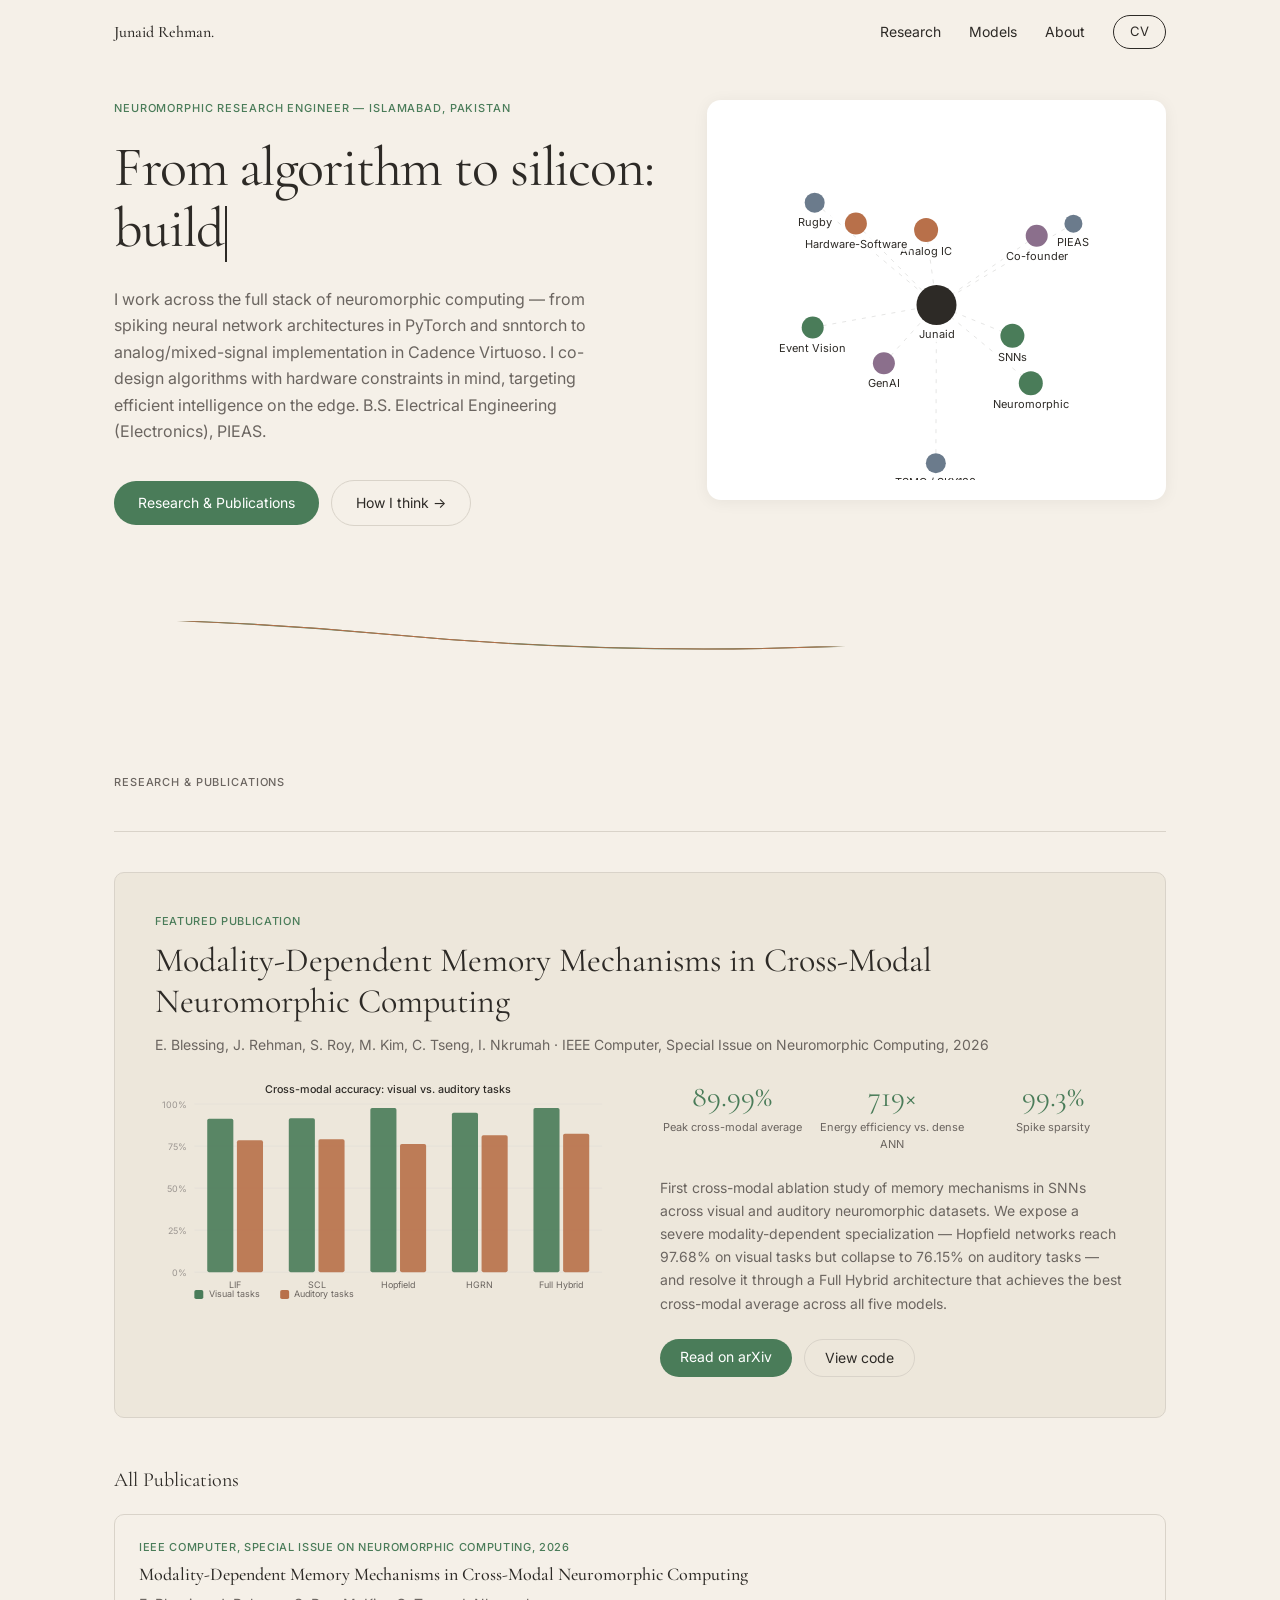
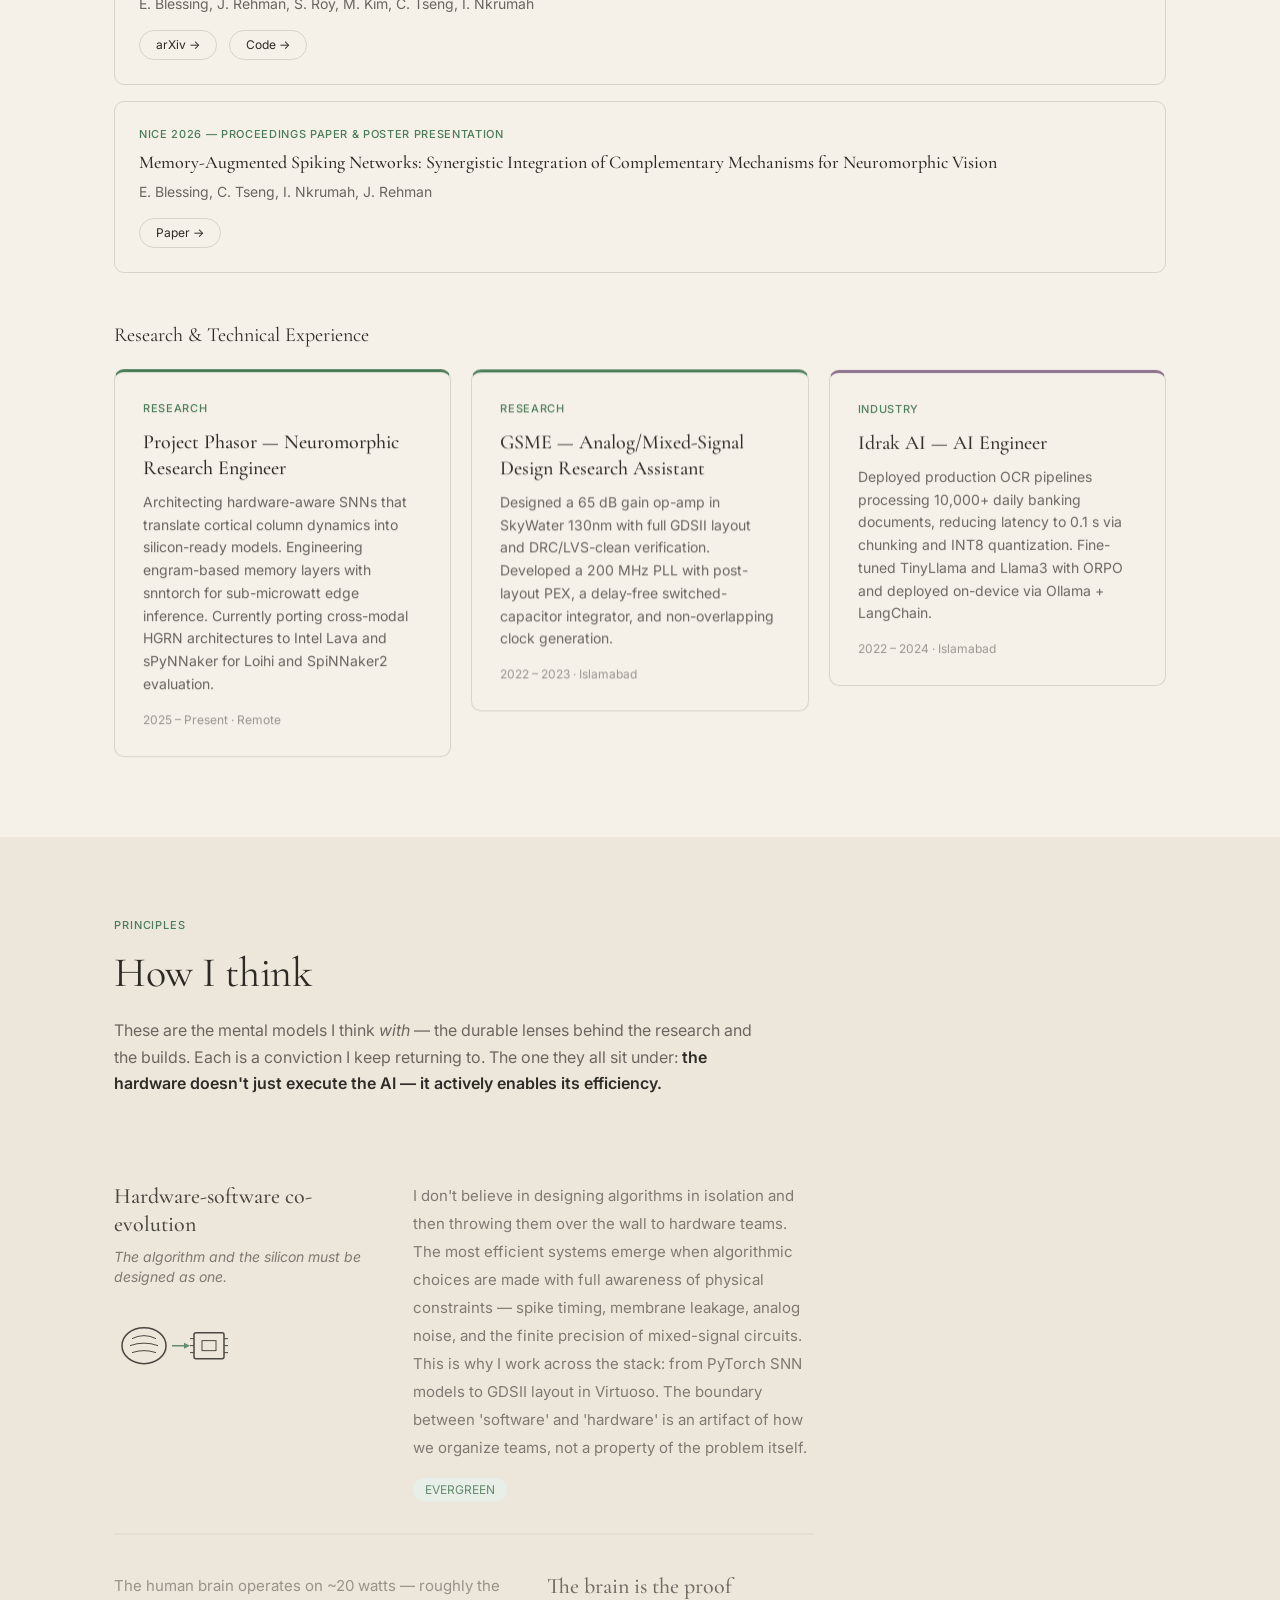
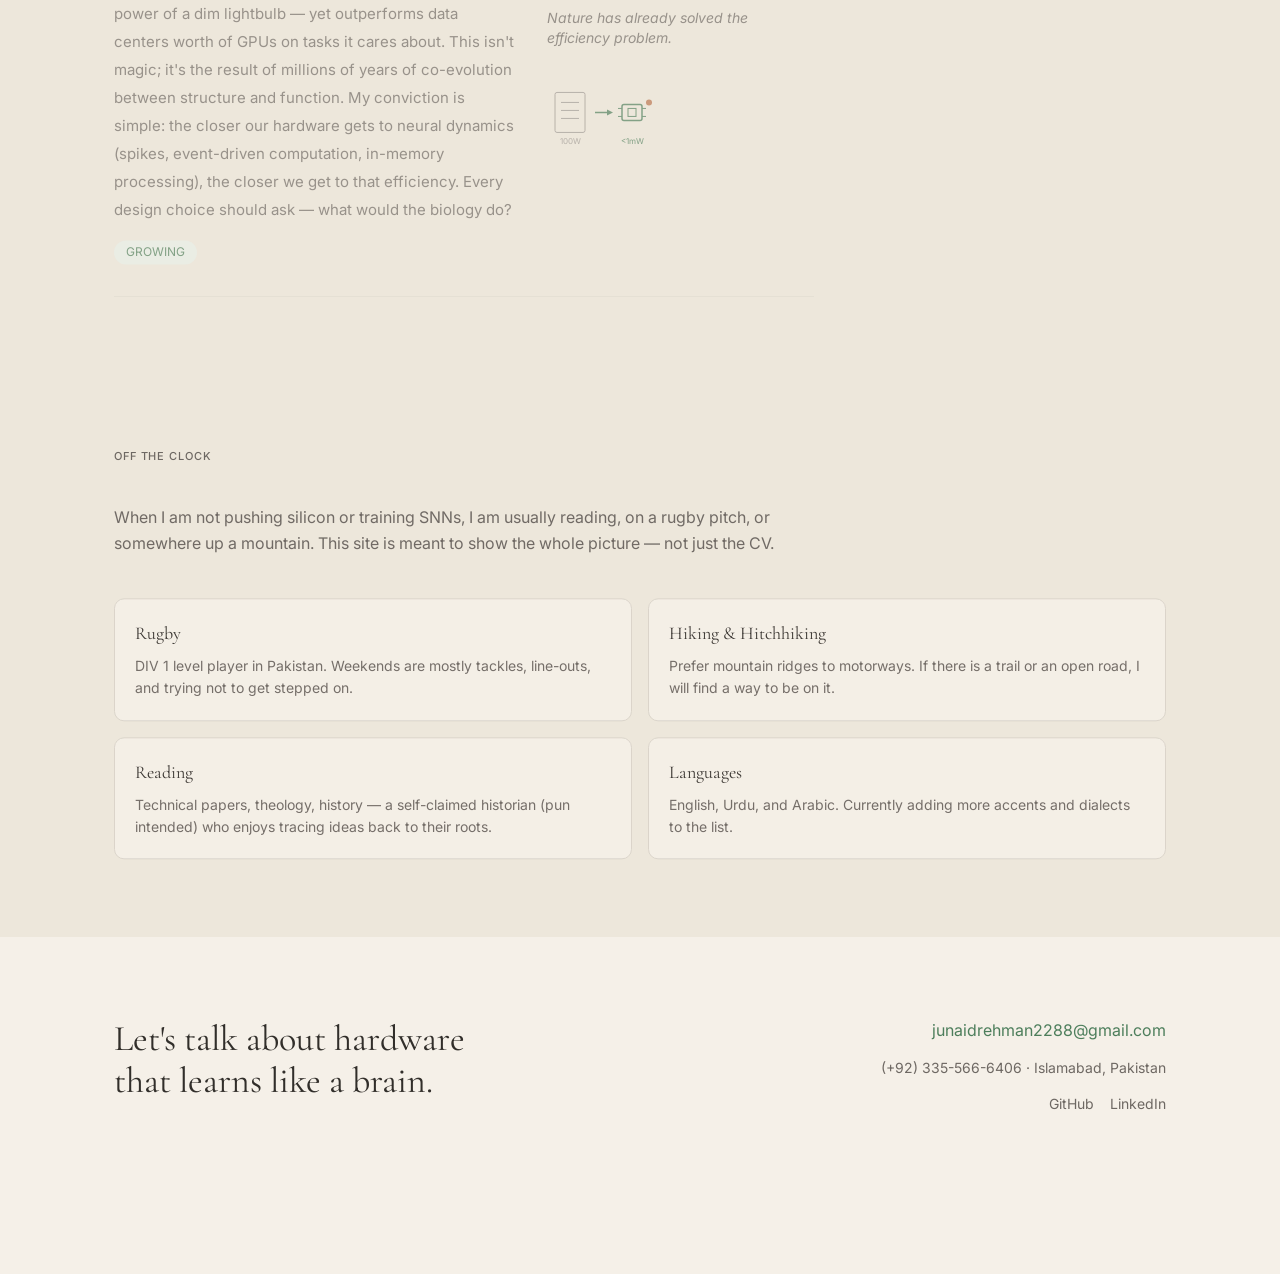
==== commit 030ac27f: "Tighten hero spacing" ====
--- a/index.html
+++ b/index.html
@@ -7,7 +7,7 @@
     <link rel="preconnect" href="https://fonts.googleapis.com">
     <link rel="preconnect" href="https://fonts.gstatic.com" crossorigin>
     <link href="https://fonts.googleapis.com/css2?family=Cormorant+Garamond:ital,wght@0,400;0,500;1,400;1,500&family=Inter:wght@400;500;600&display=swap" rel="stylesheet">
-    <script type="module" crossorigin src="./assets/index-C_JhtlNE.js"></script>
+    <script type="module" crossorigin src="./assets/index-CGulf5hU.js"></script>
     <link rel="stylesheet" crossorigin href="./assets/index-m9Uzduzf.css">
   </head>
   <body>
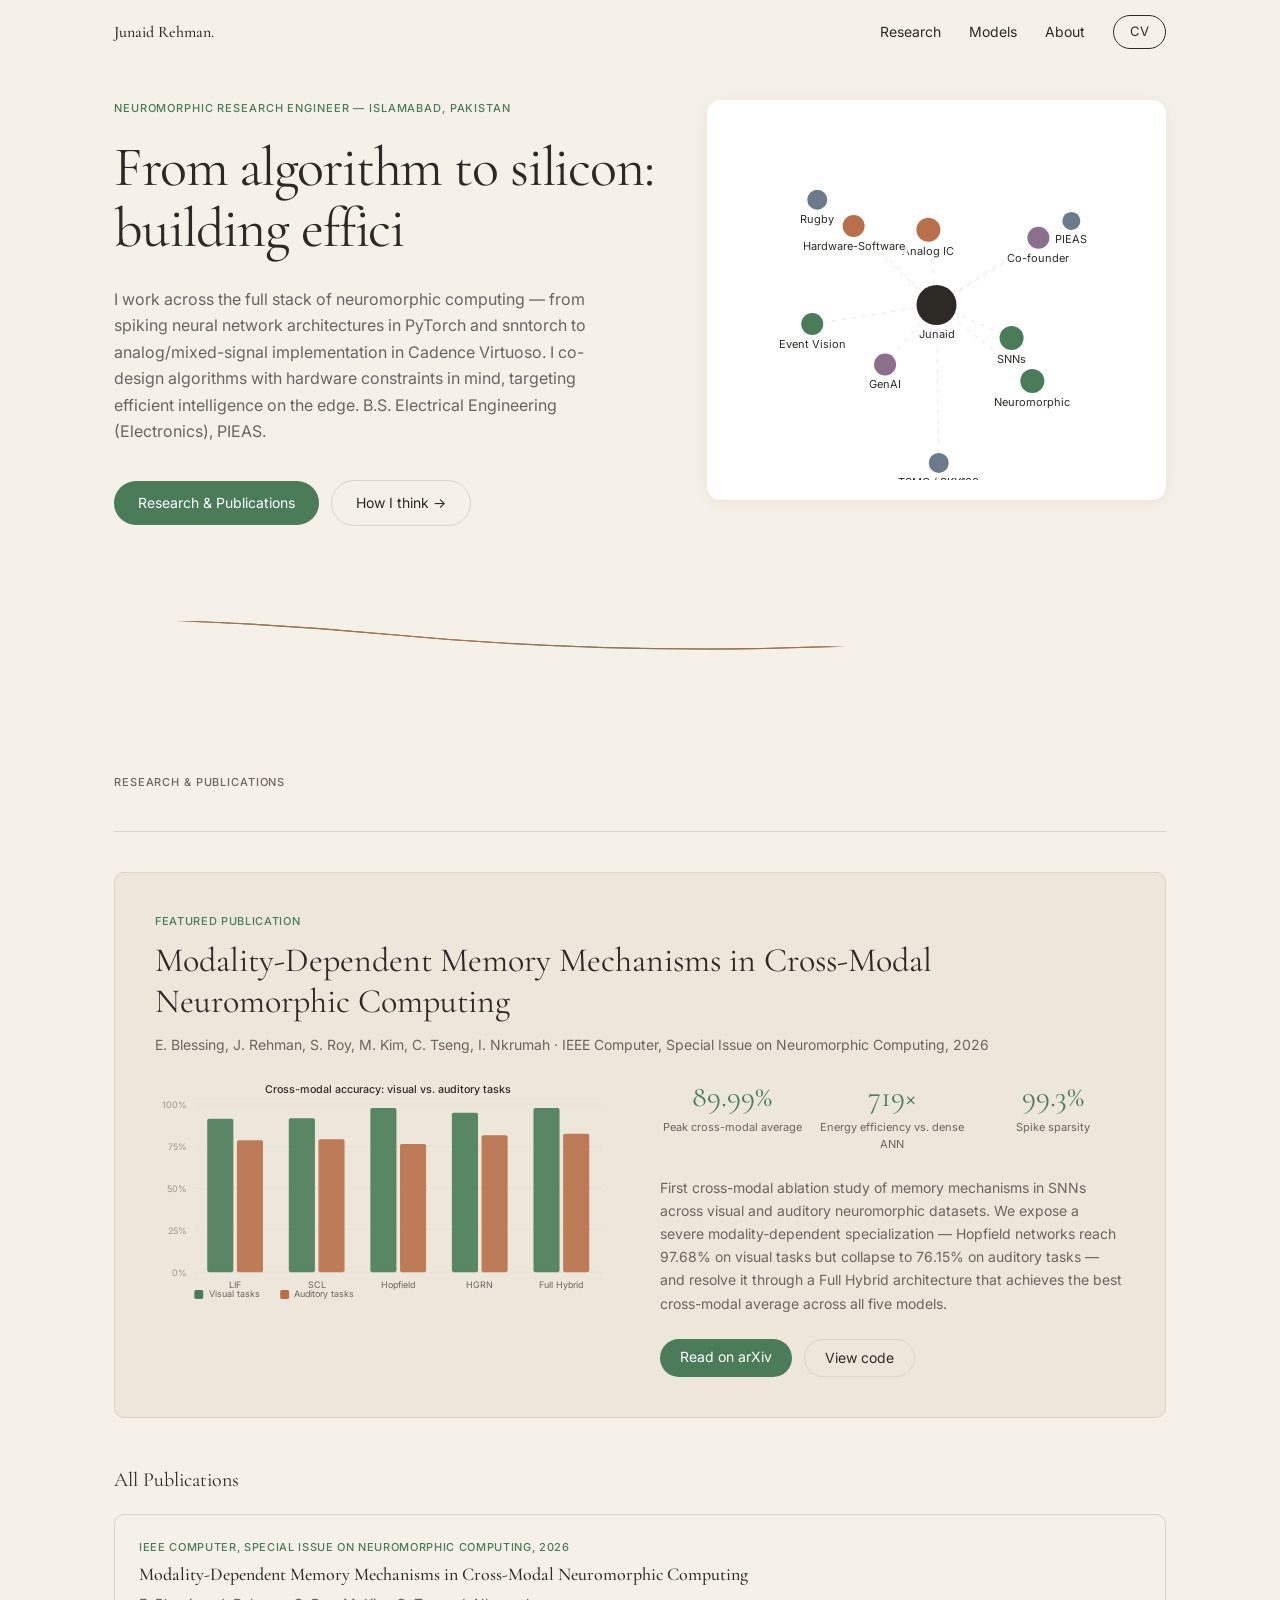
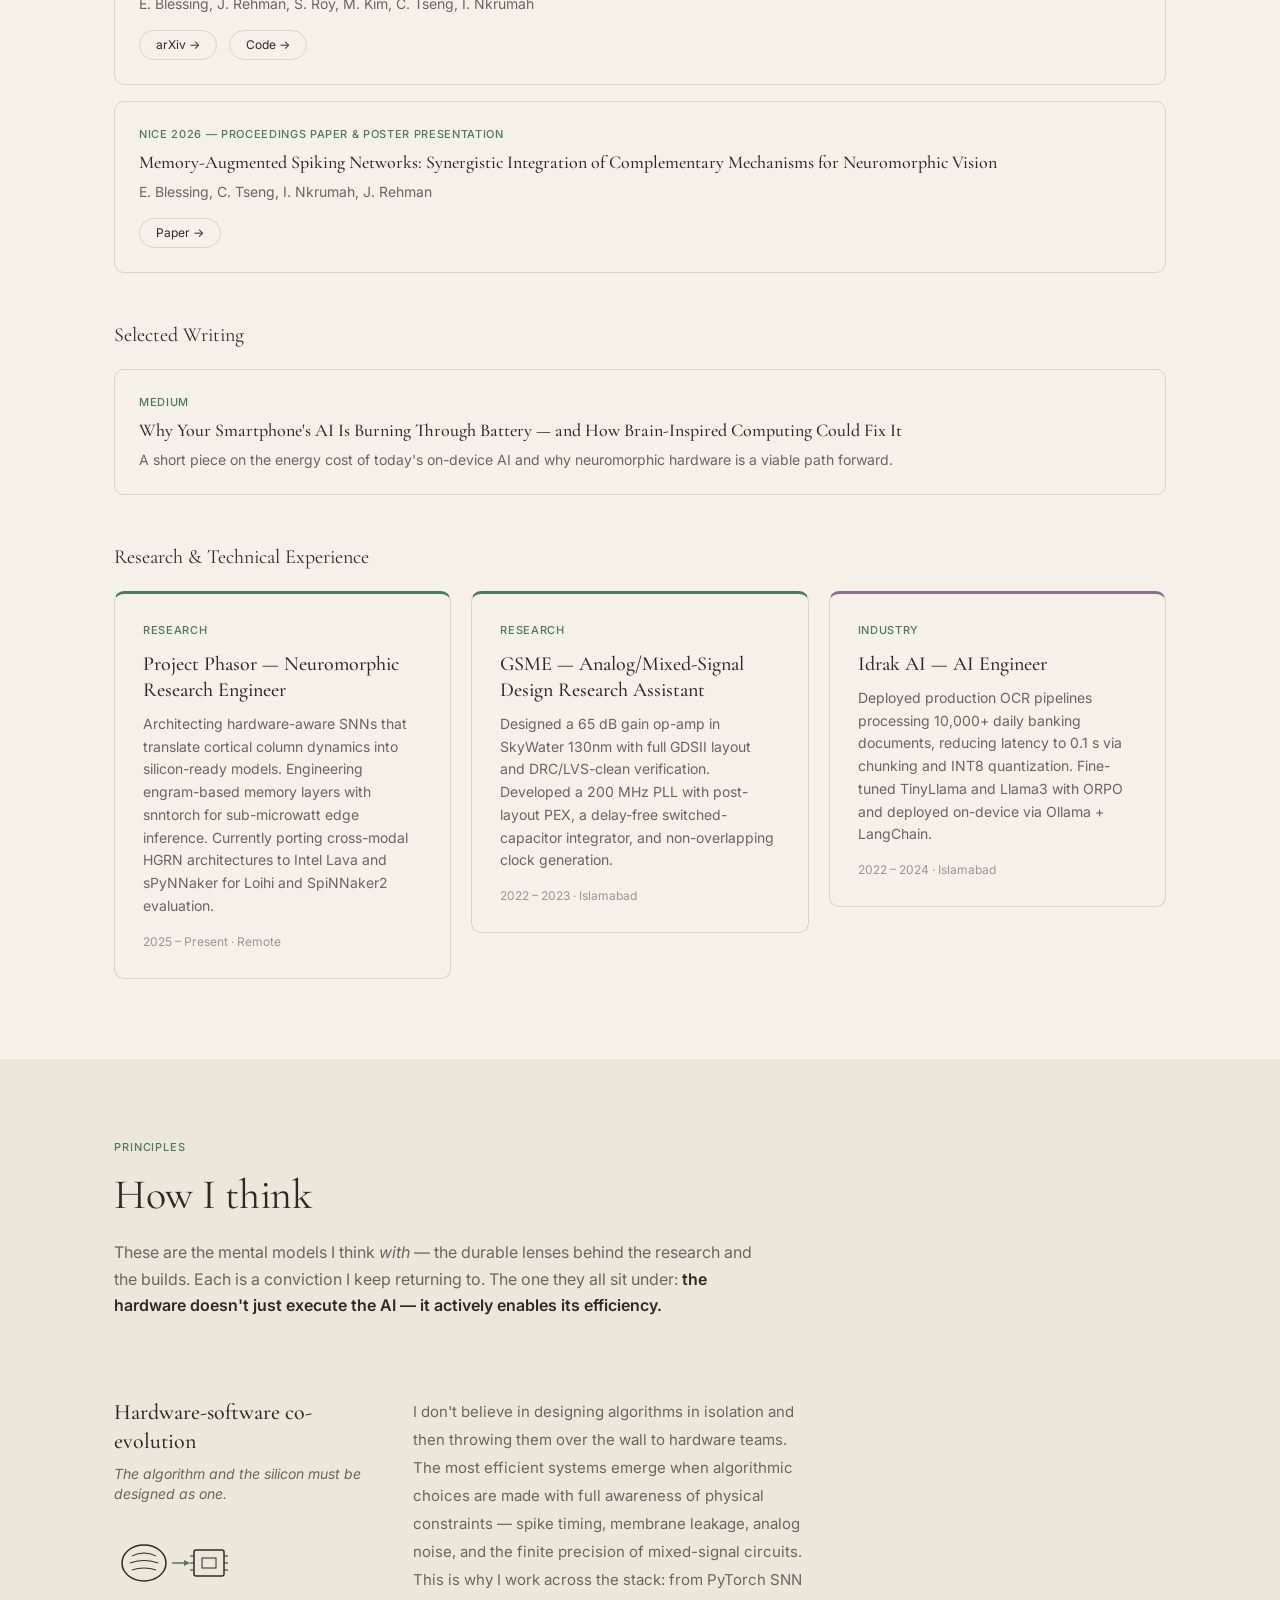
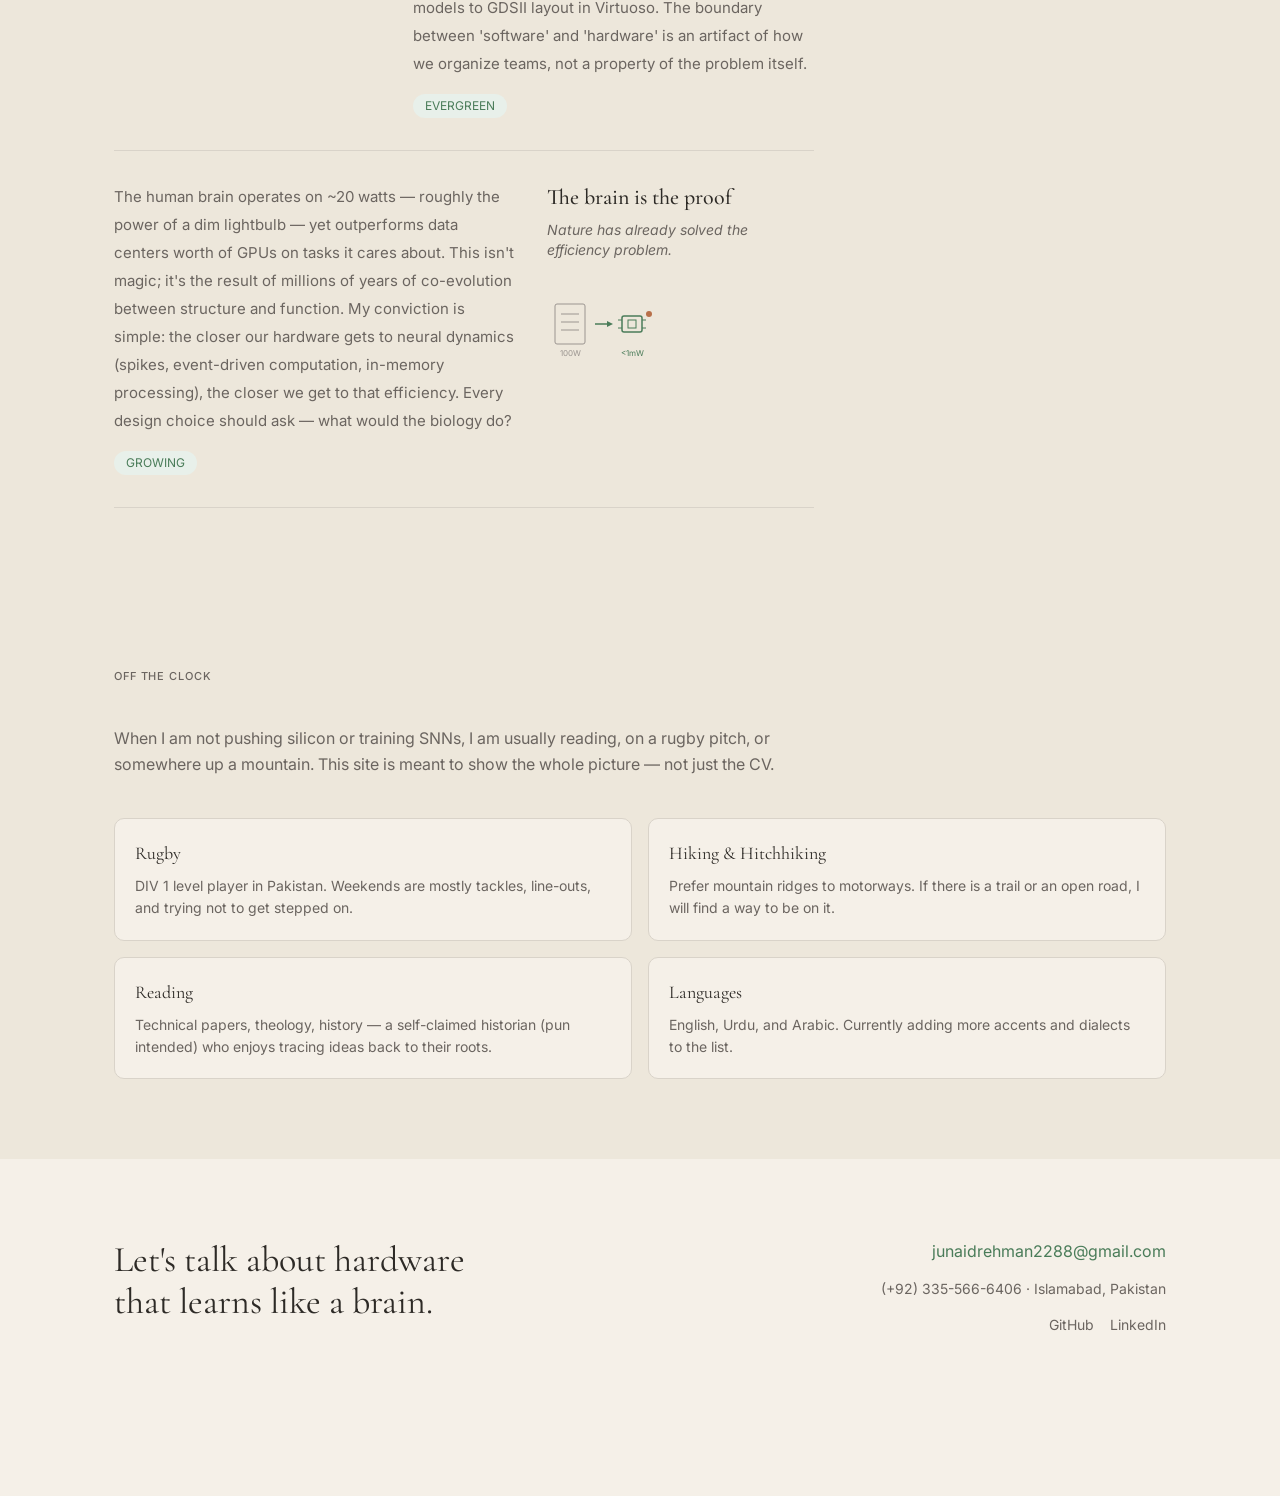
==== commit 9b508ad6: "Add Medium article to Selected Writing" ====
--- a/index.html
+++ b/index.html
@@ -7,7 +7,7 @@
     <link rel="preconnect" href="https://fonts.googleapis.com">
     <link rel="preconnect" href="https://fonts.gstatic.com" crossorigin>
     <link href="https://fonts.googleapis.com/css2?family=Cormorant+Garamond:ital,wght@0,400;0,500;1,400;1,500&family=Inter:wght@400;500;600&display=swap" rel="stylesheet">
-    <script type="module" crossorigin src="./assets/index-CGulf5hU.js"></script>
+    <script type="module" crossorigin src="./assets/index-BTJtdmRs.js"></script>
     <link rel="stylesheet" crossorigin href="./assets/index-m9Uzduzf.css">
   </head>
   <body>
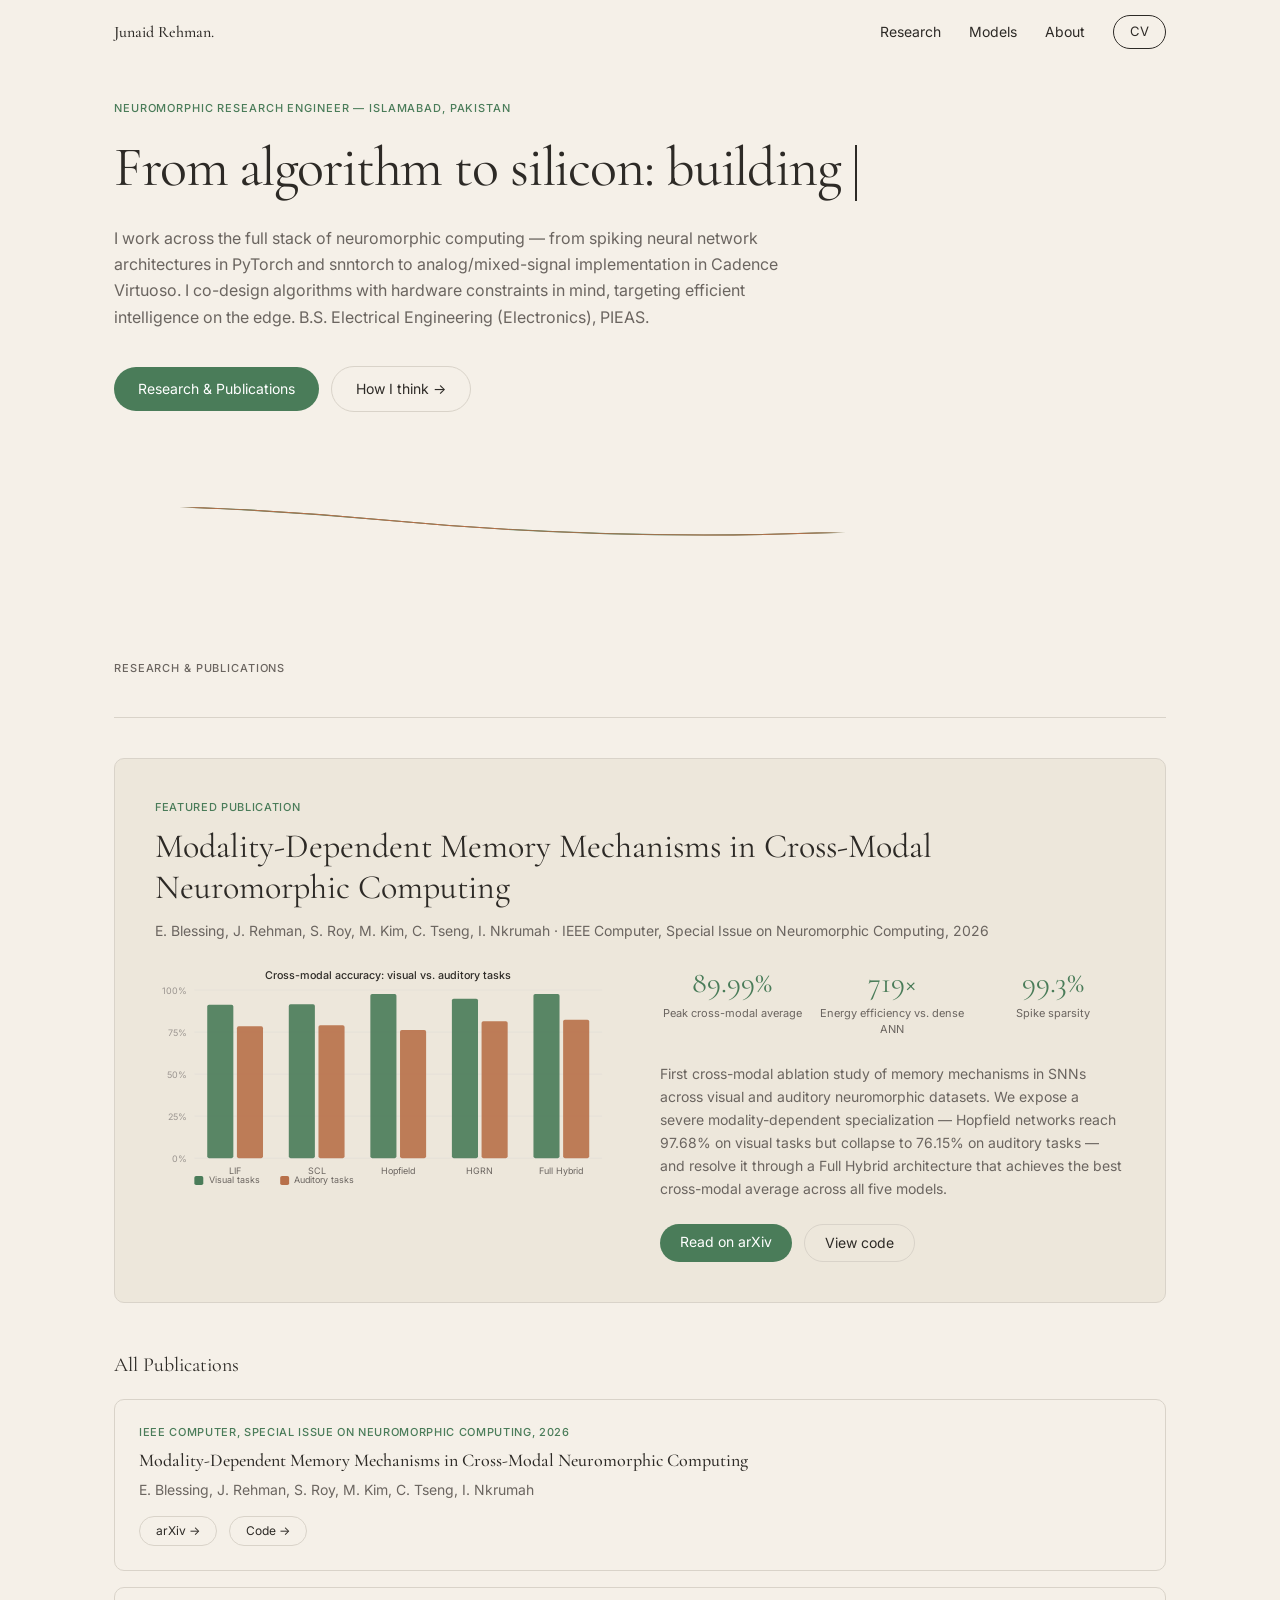
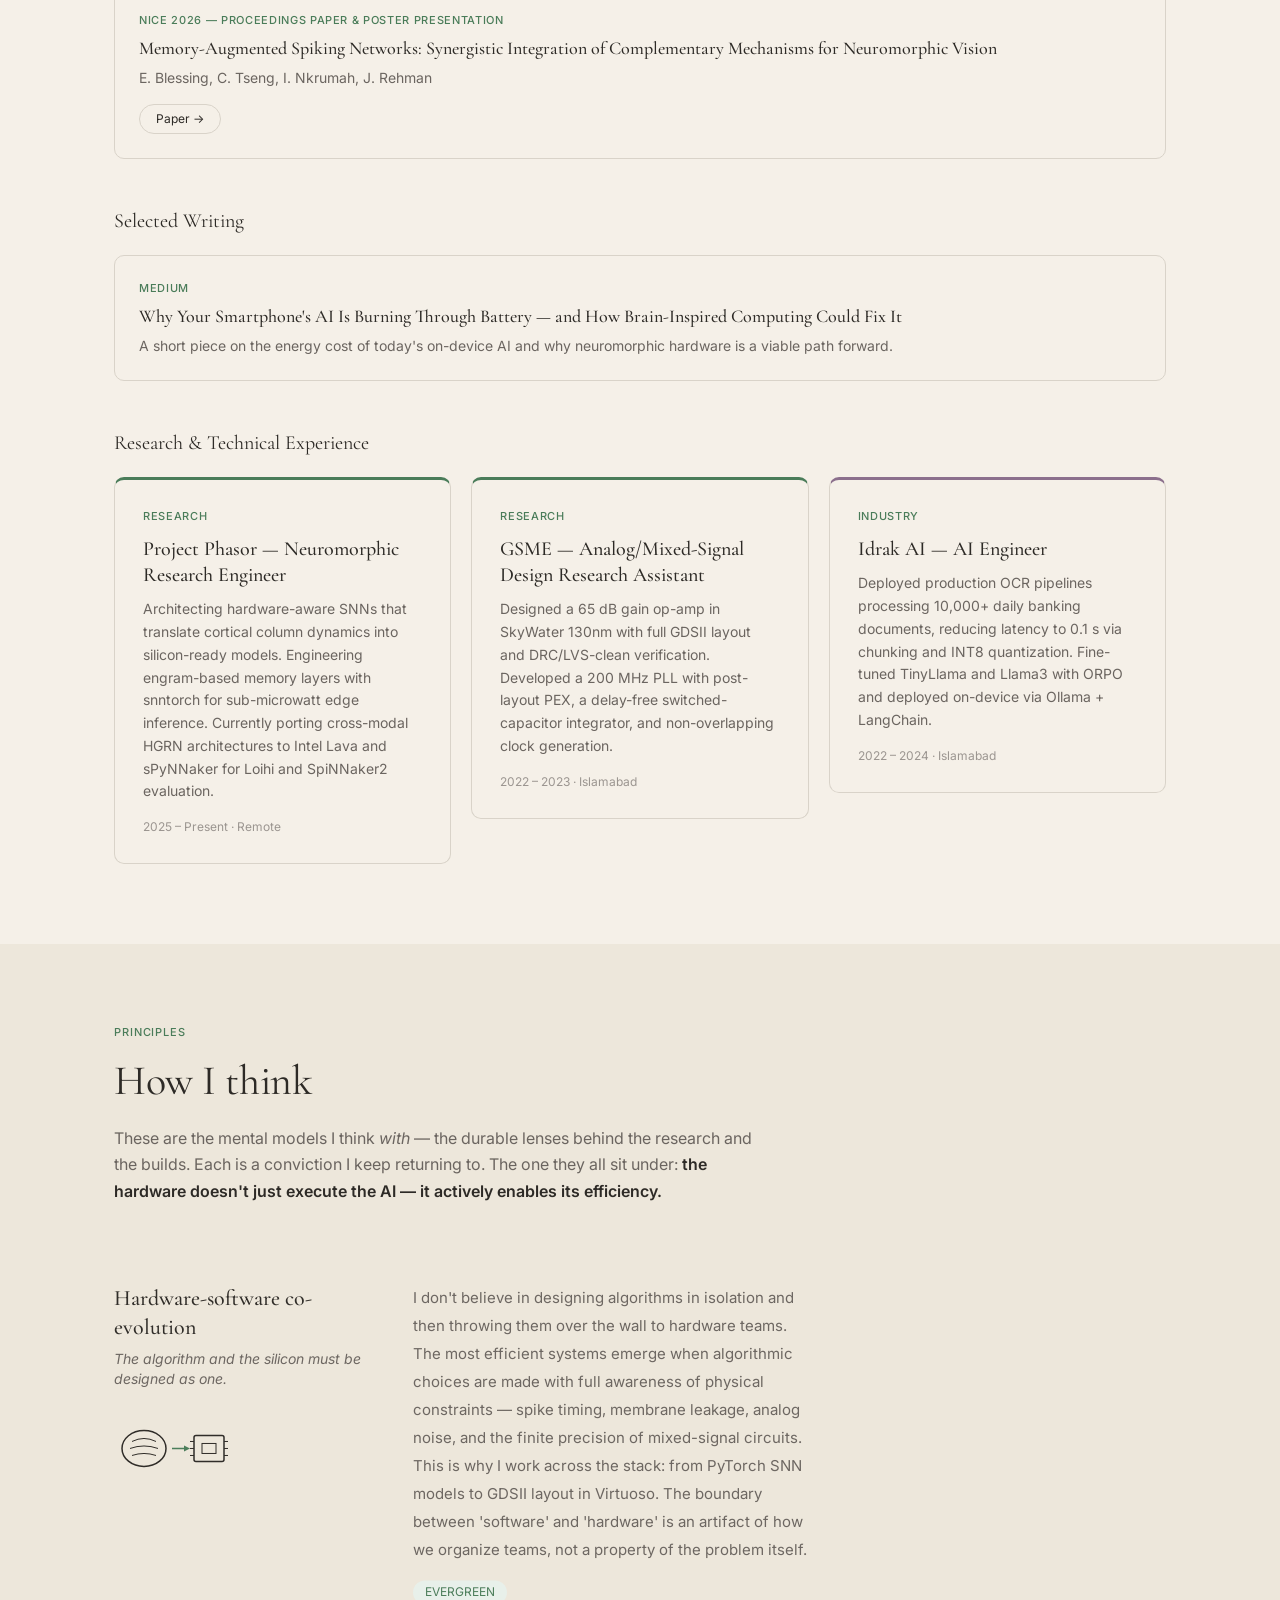
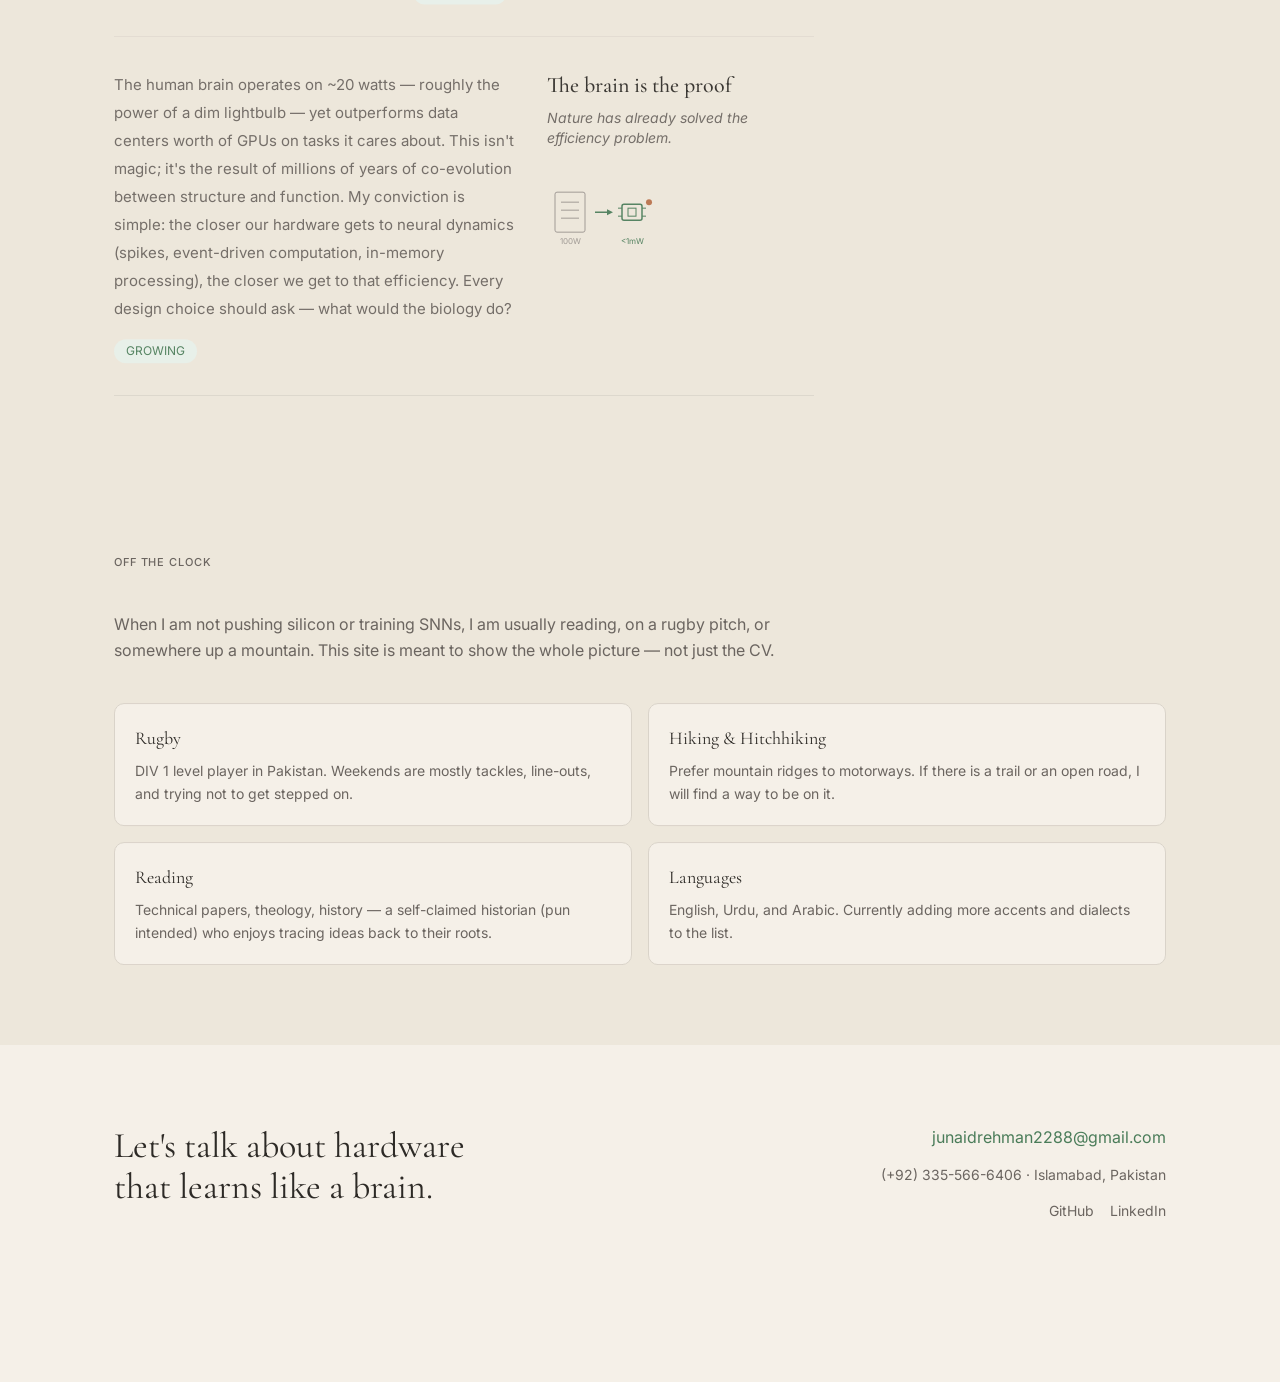
==== commit 9834172d: "Remove bubble visualization; clean text-only hero" ====
--- a/index.html
+++ b/index.html
@@ -7,8 +7,8 @@
     <link rel="preconnect" href="https://fonts.googleapis.com">
     <link rel="preconnect" href="https://fonts.gstatic.com" crossorigin>
     <link href="https://fonts.googleapis.com/css2?family=Cormorant+Garamond:ital,wght@0,400;0,500;1,400;1,500&family=Inter:wght@400;500;600&display=swap" rel="stylesheet">
-    <script type="module" crossorigin src="./assets/index-BTJtdmRs.js"></script>
-    <link rel="stylesheet" crossorigin href="./assets/index-m9Uzduzf.css">
+    <script type="module" crossorigin src="./assets/index-CII99864.js"></script>
+    <link rel="stylesheet" crossorigin href="./assets/index-1U-7nVOG.css">
   </head>
   <body>
     <div id="root"></div>
--- a/assets/index-1U-7nVOG.css
+++ b/assets/index-1U-7nVOG.css
@@ -0,0 +1 @@
+*,:before,:after{--tw-border-spacing-x: 0;--tw-border-spacing-y: 0;--tw-translate-x: 0;--tw-translate-y: 0;--tw-rotate: 0;--tw-skew-x: 0;--tw-skew-y: 0;--tw-scale-x: 1;--tw-scale-y: 1;--tw-pan-x: ;--tw-pan-y: ;--tw-pinch-zoom: ;--tw-scroll-snap-strictness: proximity;--tw-gradient-from-position: ;--tw-gradient-via-position: ;--tw-gradient-to-position: ;--tw-ordinal: ;--tw-slashed-zero: ;--tw-numeric-figure: ;--tw-numeric-spacing: ;--tw-numeric-fraction: ;--tw-ring-inset: ;--tw-ring-offset-width: 0px;--tw-ring-offset-color: #fff;--tw-ring-color: rgb(59 130 246 / .5);--tw-ring-offset-shadow: 0 0 #0000;--tw-ring-shadow: 0 0 #0000;--tw-shadow: 0 0 #0000;--tw-shadow-colored: 0 0 #0000;--tw-blur: ;--tw-brightness: ;--tw-contrast: ;--tw-grayscale: ;--tw-hue-rotate: ;--tw-invert: ;--tw-saturate: ;--tw-sepia: ;--tw-drop-shadow: ;--tw-backdrop-blur: ;--tw-backdrop-brightness: ;--tw-backdrop-contrast: ;--tw-backdrop-grayscale: ;--tw-backdrop-hue-rotate: ;--tw-backdrop-invert: ;--tw-backdrop-opacity: ;--tw-backdrop-saturate: ;--tw-backdrop-sepia: ;--tw-contain-size: ;--tw-contain-layout: ;--tw-contain-paint: ;--tw-contain-style: }::backdrop{--tw-border-spacing-x: 0;--tw-border-spacing-y: 0;--tw-translate-x: 0;--tw-translate-y: 0;--tw-rotate: 0;--tw-skew-x: 0;--tw-skew-y: 0;--tw-scale-x: 1;--tw-scale-y: 1;--tw-pan-x: ;--tw-pan-y: ;--tw-pinch-zoom: ;--tw-scroll-snap-strictness: proximity;--tw-gradient-from-position: ;--tw-gradient-via-position: ;--tw-gradient-to-position: ;--tw-ordinal: ;--tw-slashed-zero: ;--tw-numeric-figure: ;--tw-numeric-spacing: ;--tw-numeric-fraction: ;--tw-ring-inset: ;--tw-ring-offset-width: 0px;--tw-ring-offset-color: #fff;--tw-ring-color: rgb(59 130 246 / .5);--tw-ring-offset-shadow: 0 0 #0000;--tw-ring-shadow: 0 0 #0000;--tw-shadow: 0 0 #0000;--tw-shadow-colored: 0 0 #0000;--tw-blur: ;--tw-brightness: ;--tw-contrast: ;--tw-grayscale: ;--tw-hue-rotate: ;--tw-invert: ;--tw-saturate: ;--tw-sepia: ;--tw-drop-shadow: ;--tw-backdrop-blur: ;--tw-backdrop-brightness: ;--tw-backdrop-contrast: ;--tw-backdrop-grayscale: ;--tw-backdrop-hue-rotate: ;--tw-backdrop-invert: ;--tw-backdrop-opacity: ;--tw-backdrop-saturate: ;--tw-backdrop-sepia: ;--tw-contain-size: ;--tw-contain-layout: ;--tw-contain-paint: ;--tw-contain-style: }*,:before,:after{box-sizing:border-box;border-width:0;border-style:solid;border-color:#e5e7eb}:before,:after{--tw-content: ""}html,:host{line-height:1.5;-webkit-text-size-adjust:100%;-moz-tab-size:4;-o-tab-size:4;tab-size:4;font-family:ui-sans-serif,system-ui,sans-serif,"Apple Color Emoji","Segoe UI Emoji",Segoe UI Symbol,"Noto Color Emoji";font-feature-settings:normal;font-variation-settings:normal;-webkit-tap-highlight-color:transparent}body{margin:0;line-height:inherit}hr{height:0;color:inherit;border-top-width:1px}abbr:where([title]){-webkit-text-decoration:underline dotted;text-decoration:underline dotted}h1,h2,h3,h4,h5,h6{font-size:inherit;font-weight:inherit}a{color:inherit;text-decoration:inherit}b,strong{font-weight:bolder}code,kbd,samp,pre{font-family:ui-monospace,SFMono-Regular,Menlo,Monaco,Consolas,Liberation Mono,Courier New,monospace;font-feature-settings:normal;font-variation-settings:normal;font-size:1em}small{font-size:80%}sub,sup{font-size:75%;line-height:0;position:relative;vertical-align:baseline}sub{bottom:-.25em}sup{top:-.5em}table{text-indent:0;border-color:inherit;border-collapse:collapse}button,input,optgroup,select,textarea{font-family:inherit;font-feature-settings:inherit;font-variation-settings:inherit;font-size:100%;font-weight:inherit;line-height:inherit;letter-spacing:inherit;color:inherit;margin:0;padding:0}button,select{text-transform:none}button,input:where([type=button]),input:where([type=reset]),input:where([type=submit]){-webkit-appearance:button;background-color:transparent;background-image:none}:-moz-focusring{outline:auto}:-moz-ui-invalid{box-shadow:none}progress{vertical-align:baseline}::-webkit-inner-spin-button,::-webkit-outer-spin-button{height:auto}[type=search]{-webkit-appearance:textfield;outline-offset:-2px}::-webkit-search-decoration{-webkit-appearance:none}::-webkit-file-upload-button{-webkit-appearance:button;font:inherit}summary{display:list-item}blockquote,dl,dd,h1,h2,h3,h4,h5,h6,hr,figure,p,pre{margin:0}fieldset{margin:0;padding:0}legend{padding:0}ol,ul,menu{list-style:none;margin:0;padding:0}dialog{padding:0}textarea{resize:vertical}input::-moz-placeholder,textarea::-moz-placeholder{opacity:1;color:#9ca3af}input::placeholder,textarea::placeholder{opacity:1;color:#9ca3af}button,[role=button]{cursor:pointer}:disabled{cursor:default}img,svg,video,canvas,audio,iframe,embed,object{display:block;vertical-align:middle}img,video{max-width:100%;height:auto}[hidden]:where(:not([hidden=until-found])){display:none}:root{--cream: #F5F0E8;--cream-dark: #EDE7DB;--charcoal: #2D2A26;--forest: #4A7C59;--forest-light: #E8F0EA;--terracotta: #B8704A;--terracotta-light: #F5E6DC;--slate: #6B6560;--slate-light: #9B9590;--border-color: #D9D3C9;--white: #FFFFFF;--background: 40 24% 94%;--foreground: 30 6% 16%;--card: 40 24% 94%;--card-foreground: 30 6% 16%;--primary: 138 26% 39%;--primary-foreground: 0 0% 100%;--secondary: 40 18% 90%;--secondary-foreground: 30 6% 16%;--muted: 40 18% 90%;--muted-foreground: 25 4% 40%;--accent: 40 18% 90%;--accent-foreground: 30 6% 16%;--destructive: 0 84.2% 60.2%;--destructive-foreground: 0 0% 98%;--border: 35 14% 82%;--input: 35 14% 82%;--ring: 138 26% 39%;--radius: .625rem}html{scroll-behavior:smooth}body{font-family:Inter,sans-serif;background-color:var(--cream);color:var(--charcoal);-webkit-font-smoothing:antialiased;-moz-osx-font-smoothing:grayscale}h1,h2,h3,h4,h5,h6{font-family:Cormorant Garamond,serif}.\!container{width:100%!important}.container{width:100%}@media(min-width:640px){.\!container{max-width:640px!important}.container{max-width:640px}}@media(min-width:768px){.\!container{max-width:768px!important}.container{max-width:768px}}@media(min-width:1024px){.\!container{max-width:1024px!important}.container{max-width:1024px}}@media(min-width:1280px){.\!container{max-width:1280px!important}.container{max-width:1280px}}@media(min-width:1536px){.\!container{max-width:1536px!important}.container{max-width:1536px}}.wave-stroke-bg,.wave-stroke-fg,.wave-stroke-accent{stroke-dasharray:2000;stroke-dashoffset:2000;animation-play-state:paused}.animate-strokes .wave-stroke-bg{animation:waveDraw 2.5s ease-out forwards;animation-play-state:running}.animate-strokes .wave-stroke-fg{animation:waveDraw 2.5s ease-out .4s forwards;animation-play-state:running}.animate-strokes .wave-stroke-accent{animation:waveDraw 2.5s ease-out .8s forwards;animation-play-state:running}.sr-only{position:absolute;width:1px;height:1px;padding:0;margin:-1px;overflow:hidden;clip:rect(0,0,0,0);white-space:nowrap;border-width:0}.pointer-events-none{pointer-events:none}.visible{visibility:visible}.invisible{visibility:hidden}.collapse{visibility:collapse}.fixed{position:fixed}.absolute{position:absolute}.relative{position:relative}.inset-0{inset:0}.inset-x-0{left:0;right:0}.inset-y-0{top:0;bottom:0}.-bottom-12{bottom:-3rem}.-left-12{left:-3rem}.-right-12{right:-3rem}.-top-12{top:-3rem}.bottom-0{bottom:0}.left-0{left:0}.left-1\/2{left:50%}.left-2{left:.5rem}.left-\[50\%\]{left:50%}.right-0{right:0}.right-1{right:.25rem}.right-2{right:.5rem}.right-3{right:.75rem}.right-4{right:1rem}.top-0{top:0}.top-1\.5{top:.375rem}.top-1\/2{top:50%}.top-3\.5{top:.875rem}.top-4{top:1rem}.top-\[1px\]{top:1px}.top-\[50\%\]{top:50%}.top-\[60\%\]{top:60%}.top-full{top:100%}.isolate{isolation:isolate}.z-10{z-index:10}.z-20{z-index:20}.z-50{z-index:50}.z-\[1\]{z-index:1}.order-first{order:-9999}.order-last{order:9999}.col-start-2{grid-column-start:2}.row-span-2{grid-row:span 2 / span 2}.row-start-1{grid-row-start:1}.\!m-0{margin:0!important}.-mx-1{margin-left:-.25rem;margin-right:-.25rem}.-my-2{margin-top:-.5rem;margin-bottom:-.5rem}.mx-2{margin-left:.5rem;margin-right:.5rem}.mx-3\.5{margin-left:.875rem;margin-right:.875rem}.mx-auto{margin-left:auto;margin-right:auto}.my-0{margin-top:0;margin-bottom:0}.my-0\.5{margin-top:.125rem;margin-bottom:.125rem}.my-1{margin-top:.25rem;margin-bottom:.25rem}.my-12{margin-top:3rem;margin-bottom:3rem}.-ml-4{margin-left:-1rem}.-mt-4{margin-top:-1rem}.mb-10{margin-bottom:2.5rem}.mb-12{margin-bottom:3rem}.mb-2{margin-bottom:.5rem}.mb-2\.5{margin-bottom:.625rem}.mb-3{margin-bottom:.75rem}.mb-4{margin-bottom:1rem}.mb-5{margin-bottom:1.25rem}.mb-6{margin-bottom:1.5rem}.ml-1{margin-left:.25rem}.ml-4{margin-left:1rem}.ml-auto{margin-left:auto}.mt-1{margin-top:.25rem}.mt-1\.5{margin-top:.375rem}.mt-12{margin-top:3rem}.mt-2{margin-top:.5rem}.mt-4{margin-top:1rem}.mt-6{margin-top:1.5rem}.mt-9{margin-top:2.25rem}.mt-auto{margin-top:auto}.line-clamp-1{overflow:hidden;display:-webkit-box;-webkit-box-orient:vertical;-webkit-line-clamp:1}.line-clamp-2{overflow:hidden;display:-webkit-box;-webkit-box-orient:vertical;-webkit-line-clamp:2}.block{display:block}.inline-block{display:inline-block}.flex{display:flex}.inline-flex{display:inline-flex}.table{display:table}.table-caption{display:table-caption}.table-cell{display:table-cell}.table-row{display:table-row}.grid{display:grid}.hidden{display:none}.aspect-square{aspect-ratio:1 / 1}.aspect-video{aspect-ratio:16 / 9}.size-10{width:2.5rem;height:2.5rem}.size-2{width:.5rem;height:.5rem}.size-2\.5{width:.625rem;height:.625rem}.size-3{width:.75rem;height:.75rem}.size-3\.5{width:.875rem;height:.875rem}.size-4{width:1rem;height:1rem}.size-6{width:1.5rem;height:1.5rem}.size-7{width:1.75rem;height:1.75rem}.size-8{width:2rem;height:2rem}.size-9{width:2.25rem;height:2.25rem}.size-auto{width:auto;height:auto}.size-full{width:100%;height:100%}.h-1\.5{height:.375rem}.h-10{height:2.5rem}.h-12{height:3rem}.h-2{height:.5rem}.h-2\.5{height:.625rem}.h-4{height:1rem}.h-5{height:1.25rem}.h-6{height:1.5rem}.h-7{height:1.75rem}.h-8{height:2rem}.h-9{height:2.25rem}.h-\[1\.15rem\]{height:1.15rem}.h-\[calc\(100\%-1px\)\]{height:calc(100% - 1px)}.h-\[var\(--radix-navigation-menu-viewport-height\)\]{height:var(--radix-navigation-menu-viewport-height)}.h-\[var\(--radix-select-trigger-height\)\]{height:var(--radix-select-trigger-height)}.h-auto{height:auto}.h-full{height:100%}.h-px{height:1px}.h-svh{height:100svh}.max-h-\[300px\]{max-height:300px}.min-h-0{min-height:0px}.min-h-16{min-height:4rem}.min-h-4{min-height:1rem}.min-h-svh{min-height:100svh}.w-0{width:0px}.w-1{width:.25rem}.w-2{width:.5rem}.w-2\.5{width:.625rem}.w-3{width:.75rem}.w-3\/4{width:75%}.w-4{width:1rem}.w-5{width:1.25rem}.w-64{width:16rem}.w-72{width:18rem}.w-8{width:2rem}.w-9{width:2.25rem}.w-\[100px\]{width:100px}.w-auto{width:auto}.w-fit{width:-moz-fit-content;width:fit-content}.w-full{width:100%}.w-max{width:-moz-max-content;width:max-content}.w-px{width:1px}.min-w-0{min-width:0px}.min-w-10{min-width:2.5rem}.min-w-5{min-width:1.25rem}.min-w-8{min-width:2rem}.min-w-9{min-width:2.25rem}.min-w-\[12rem\]{min-width:12rem}.min-w-\[8rem\]{min-width:8rem}.min-w-\[var\(--radix-select-trigger-width\)\]{min-width:var(--radix-select-trigger-width)}.max-w-2xl{max-width:42rem}.max-w-3xl{max-width:48rem}.max-w-\[calc\(100\%-2rem\)\]{max-width:calc(100% - 2rem)}.max-w-max{max-width:-moz-max-content;max-width:max-content}.max-w-sm{max-width:24rem}.flex-1{flex:1 1 0%}.shrink-0{flex-shrink:0}.grow{flex-grow:1}.grow-0{flex-grow:0}.basis-full{flex-basis:100%}.caption-bottom{caption-side:bottom}.border-collapse{border-collapse:collapse}.-translate-x-1\/2{--tw-translate-x: -50%;transform:translate(var(--tw-translate-x),var(--tw-translate-y)) rotate(var(--tw-rotate)) skew(var(--tw-skew-x)) skewY(var(--tw-skew-y)) scaleX(var(--tw-scale-x)) scaleY(var(--tw-scale-y))}.-translate-x-px{--tw-translate-x: -1px;transform:translate(var(--tw-translate-x),var(--tw-translate-y)) rotate(var(--tw-rotate)) skew(var(--tw-skew-x)) skewY(var(--tw-skew-y)) scaleX(var(--tw-scale-x)) scaleY(var(--tw-scale-y))}.-translate-y-1\/2{--tw-translate-y: -50%;transform:translate(var(--tw-translate-x),var(--tw-translate-y)) rotate(var(--tw-rotate)) skew(var(--tw-skew-x)) skewY(var(--tw-skew-y)) scaleX(var(--tw-scale-x)) scaleY(var(--tw-scale-y))}.translate-x-\[-50\%\]{--tw-translate-x: -50%;transform:translate(var(--tw-translate-x),var(--tw-translate-y)) rotate(var(--tw-rotate)) skew(var(--tw-skew-x)) skewY(var(--tw-skew-y)) scaleX(var(--tw-scale-x)) scaleY(var(--tw-scale-y))}.translate-x-px{--tw-translate-x: 1px;transform:translate(var(--tw-translate-x),var(--tw-translate-y)) rotate(var(--tw-rotate)) skew(var(--tw-skew-x)) skewY(var(--tw-skew-y)) scaleX(var(--tw-scale-x)) scaleY(var(--tw-scale-y))}.translate-y-0\.5{--tw-translate-y: .125rem;transform:translate(var(--tw-translate-x),var(--tw-translate-y)) rotate(var(--tw-rotate)) skew(var(--tw-skew-x)) skewY(var(--tw-skew-y)) scaleX(var(--tw-scale-x)) scaleY(var(--tw-scale-y))}.translate-y-\[-50\%\]{--tw-translate-y: -50%;transform:translate(var(--tw-translate-x),var(--tw-translate-y)) rotate(var(--tw-rotate)) skew(var(--tw-skew-x)) skewY(var(--tw-skew-y)) scaleX(var(--tw-scale-x)) scaleY(var(--tw-scale-y))}.translate-y-\[calc\(-50\%_-_2px\)\]{--tw-translate-y: calc(-50% - 2px) ;transform:translate(var(--tw-translate-x),var(--tw-translate-y)) rotate(var(--tw-rotate)) skew(var(--tw-skew-x)) skewY(var(--tw-skew-y)) scaleX(var(--tw-scale-x)) scaleY(var(--tw-scale-y))}.rotate-45{--tw-rotate: 45deg;transform:translate(var(--tw-translate-x),var(--tw-translate-y)) rotate(var(--tw-rotate)) skew(var(--tw-skew-x)) skewY(var(--tw-skew-y)) scaleX(var(--tw-scale-x)) scaleY(var(--tw-scale-y))}.rotate-90{--tw-rotate: 90deg;transform:translate(var(--tw-translate-x),var(--tw-translate-y)) rotate(var(--tw-rotate)) skew(var(--tw-skew-x)) skewY(var(--tw-skew-y)) scaleX(var(--tw-scale-x)) scaleY(var(--tw-scale-y))}.transform{transform:translate(var(--tw-translate-x),var(--tw-translate-y)) rotate(var(--tw-rotate)) skew(var(--tw-skew-x)) skewY(var(--tw-skew-y)) scaleX(var(--tw-scale-x)) scaleY(var(--tw-scale-y))}@keyframes caret-blink{0%,70%,to{opacity:1}20%,50%{opacity:0}}.animate-caret-blink{animation:caret-blink 1.25s ease-out infinite}@keyframes pulse{50%{opacity:.5}}.animate-pulse{animation:pulse 2s cubic-bezier(.4,0,.6,1) infinite}@keyframes spin{to{transform:rotate(360deg)}}.animate-spin{animation:spin 1s linear infinite}.cursor-default{cursor:default}.cursor-pointer{cursor:pointer}.cursor-text{cursor:text}.touch-none{touch-action:none}.select-none{-webkit-user-select:none;-moz-user-select:none;user-select:none}.resize-none{resize:none}.resize{resize:both}.scroll-my-1{scroll-margin-top:.25rem;scroll-margin-bottom:.25rem}.scroll-py-1{scroll-padding-top:.25rem;scroll-padding-bottom:.25rem}.list-disc{list-style-type:disc}.list-none{list-style-type:none}.auto-rows-min{grid-auto-rows:min-content}.grid-cols-1{grid-template-columns:repeat(1,minmax(0,1fr))}.grid-cols-3{grid-template-columns:repeat(3,minmax(0,1fr))}.grid-cols-\[0_1fr\]{grid-template-columns:0 1fr}.grid-rows-\[auto_auto\]{grid-template-rows:auto auto}.flex-row{flex-direction:row}.flex-col{flex-direction:column}.flex-col-reverse{flex-direction:column-reverse}.flex-wrap{flex-wrap:wrap}.place-content-center{place-content:center}.items-start{align-items:flex-start}.items-end{align-items:flex-end}.items-center{align-items:center}.items-stretch{align-items:stretch}.justify-start{justify-content:flex-start}.justify-center{justify-content:center}.justify-between{justify-content:space-between}.justify-items-start{justify-items:start}.gap-0\.5{gap:.125rem}.gap-1{gap:.25rem}.gap-1\.5{gap:.375rem}.gap-10{gap:2.5rem}.gap-2{gap:.5rem}.gap-2\.5{gap:.625rem}.gap-3{gap:.75rem}.gap-4{gap:1rem}.gap-5{gap:1.25rem}.gap-6{gap:1.5rem}.gap-7{gap:1.75rem}.gap-\[--spacing\(var\(--gap\)\)\]{gap:var(--spacing(var(--gap)))}.gap-y-0\.5{row-gap:.125rem}.space-y-4>:not([hidden])~:not([hidden]){--tw-space-y-reverse: 0;margin-top:calc(1rem * calc(1 - var(--tw-space-y-reverse)));margin-bottom:calc(1rem * var(--tw-space-y-reverse))}.self-start{align-self:flex-start}.self-stretch{align-self:stretch}.justify-self-end{justify-self:end}.overflow-auto{overflow:auto}.overflow-hidden{overflow:hidden}.overflow-x-auto{overflow-x:auto}.overflow-y-auto{overflow-y:auto}.overflow-x-hidden{overflow-x:hidden}.whitespace-nowrap{white-space:nowrap}.text-balance{text-wrap:balance}.break-words{overflow-wrap:break-word}.rounded-3xl{border-radius:1.5rem}.rounded-\[10px\]{border-radius:10px}.rounded-\[20px\]{border-radius:20px}.rounded-\[2px\]{border-radius:2px}.rounded-\[4px\]{border-radius:4px}.rounded-\[calc\(var\(--radius\)-5px\)\]{border-radius:calc(var(--radius) - 5px)}.rounded-\[inherit\]{border-radius:inherit}.rounded-full{border-radius:9999px}.rounded-lg{border-radius:var(--radius)}.rounded-md{border-radius:calc(var(--radius) - 2px)}.rounded-none{border-radius:0}.rounded-sm{border-radius:calc(var(--radius) - 4px)}.rounded-xl{border-radius:calc(var(--radius) + 4px)}.rounded-xs{border-radius:calc(var(--radius) - 6px)}.rounded-l-md{border-top-left-radius:calc(var(--radius) - 2px);border-bottom-left-radius:calc(var(--radius) - 2px)}.rounded-r-md{border-top-right-radius:calc(var(--radius) - 2px);border-bottom-right-radius:calc(var(--radius) - 2px)}.rounded-tl-sm{border-top-left-radius:calc(var(--radius) - 4px)}.border{border-width:1px}.border-0{border-width:0px}.border-\[1\.5px\]{border-width:1.5px}.border-y{border-top-width:1px;border-bottom-width:1px}.border-b{border-bottom-width:1px}.border-l{border-left-width:1px}.border-r{border-right-width:1px}.border-t{border-top-width:1px}.border-dashed{border-style:dashed}.border-border{border-color:hsl(var(--border))}.border-border\/50{border-color:hsl(var(--border) / .5)}.border-input{border-color:hsl(var(--input))}.border-primary{border-color:hsl(var(--primary))}.border-sidebar-border{border-color:hsl(var(--sidebar-border))}.border-transparent{border-color:transparent}.border-l-transparent{border-left-color:transparent}.border-t-transparent{border-top-color:transparent}.bg-accent{background-color:hsl(var(--accent))}.bg-background{background-color:hsl(var(--background))}.bg-black\/50{background-color:#00000080}.bg-border{background-color:hsl(var(--border))}.bg-card{background-color:hsl(var(--card))}.bg-destructive{--tw-bg-opacity: 1;background-color:hsl(var(--destructive) / var(--tw-bg-opacity, 1))}.bg-foreground{background-color:hsl(var(--foreground))}.bg-input{background-color:hsl(var(--input))}.bg-muted{background-color:hsl(var(--muted))}.bg-muted\/50{background-color:hsl(var(--muted) / .5)}.bg-popover{background-color:hsl(var(--popover))}.bg-primary{background-color:hsl(var(--primary))}.bg-primary\/20{background-color:hsl(var(--primary) / .2)}.bg-secondary{background-color:hsl(var(--secondary))}.bg-sidebar{background-color:hsl(var(--sidebar-background))}.bg-sidebar-border{background-color:hsl(var(--sidebar-border))}.bg-transparent{background-color:transparent}.bg-white{--tw-bg-opacity: 1;background-color:rgb(255 255 255 / var(--tw-bg-opacity, 1))}.fill-current{fill:currentColor}.fill-foreground{fill:hsl(var(--foreground))}.fill-primary{fill:hsl(var(--primary))}.p-0{padding:0}.p-1{padding:.25rem}.p-2{padding:.5rem}.p-3{padding:.75rem}.p-4{padding:1rem}.p-5{padding:1.25rem}.p-6{padding:1.5rem}.p-7{padding:1.75rem}.p-\[3px\]{padding:3px}.p-px{padding:1px}.px-1{padding-left:.25rem;padding-right:.25rem}.px-1\.5{padding-left:.375rem;padding-right:.375rem}.px-2{padding-left:.5rem;padding-right:.5rem}.px-2\.5{padding-left:.625rem;padding-right:.625rem}.px-3{padding-left:.75rem;padding-right:.75rem}.px-4{padding-left:1rem;padding-right:1rem}.px-5{padding-left:1.25rem;padding-right:1.25rem}.px-6{padding-left:1.5rem;padding-right:1.5rem}.py-0\.5{padding-top:.125rem;padding-bottom:.125rem}.py-1{padding-top:.25rem;padding-bottom:.25rem}.py-1\.5{padding-top:.375rem;padding-bottom:.375rem}.py-2{padding-top:.5rem;padding-bottom:.5rem}.py-3{padding-top:.75rem;padding-bottom:.75rem}.py-4{padding-top:1rem;padding-bottom:1rem}.py-6{padding-top:1.5rem;padding-bottom:1.5rem}.py-8{padding-top:2rem;padding-bottom:2rem}.pb-3{padding-bottom:.75rem}.pb-4{padding-bottom:1rem}.pl-2{padding-left:.5rem}.pl-3{padding-left:.75rem}.pl-4{padding-left:1rem}.pl-8{padding-left:2rem}.pr-1{padding-right:.25rem}.pr-2{padding-right:.5rem}.pr-2\.5{padding-right:.625rem}.pr-3{padding-right:.75rem}.pr-8{padding-right:2rem}.pt-0{padding-top:0}.pt-3{padding-top:.75rem}.pt-4{padding-top:1rem}.text-left{text-align:left}.text-center{text-align:center}.align-middle{vertical-align:middle}.font-mono{font-family:ui-monospace,SFMono-Regular,Menlo,Monaco,Consolas,Liberation Mono,Courier New,monospace}.font-sans{font-family:ui-sans-serif,system-ui,sans-serif,"Apple Color Emoji","Segoe UI Emoji",Segoe UI Symbol,"Noto Color Emoji"}.text-2xl{font-size:1.5rem;line-height:2rem}.text-3xl{font-size:1.875rem;line-height:2.25rem}.text-4xl{font-size:2.25rem;line-height:2.5rem}.text-\[0\.8rem\]{font-size:.8rem}.text-\[11px\]{font-size:11px}.text-\[13px\]{font-size:13px}.text-\[15px\]{font-size:15px}.text-\[22px\]{font-size:22px}.text-base{font-size:1rem;line-height:1.5rem}.text-lg{font-size:1.125rem;line-height:1.75rem}.text-sm{font-size:.875rem;line-height:1.25rem}.text-sm\/relaxed{font-size:.875rem;line-height:1.625}.text-xl{font-size:1.25rem;line-height:1.75rem}.text-xs{font-size:.75rem;line-height:1rem}.font-medium{font-weight:500}.font-normal{font-weight:400}.font-semibold{font-weight:600}.uppercase{text-transform:uppercase}.italic{font-style:italic}.tabular-nums{--tw-numeric-spacing: tabular-nums;font-variant-numeric:var(--tw-ordinal) var(--tw-slashed-zero) var(--tw-numeric-figure) var(--tw-numeric-spacing) var(--tw-numeric-fraction)}.leading-7{line-height:1.75rem}.leading-none{line-height:1}.leading-normal{line-height:1.5}.leading-relaxed{line-height:1.625}.leading-snug{line-height:1.375}.tracking-\[0\.06em\]{letter-spacing:.06em}.tracking-\[0\.08em\]{letter-spacing:.08em}.tracking-tight{letter-spacing:-.025em}.tracking-widest{letter-spacing:.1em}.text-accent-foreground{color:hsl(var(--accent-foreground))}.text-background{color:hsl(var(--background))}.text-card-foreground{color:hsl(var(--card-foreground))}.text-current{color:currentColor}.text-destructive{--tw-text-opacity: 1;color:hsl(var(--destructive) / var(--tw-text-opacity, 1))}.text-foreground{color:hsl(var(--foreground))}.text-muted-foreground{color:hsl(var(--muted-foreground))}.text-popover-foreground{color:hsl(var(--popover-foreground))}.text-primary{color:hsl(var(--primary))}.text-primary-foreground{color:hsl(var(--primary-foreground))}.text-secondary-foreground{color:hsl(var(--secondary-foreground))}.text-sidebar-foreground{color:hsl(var(--sidebar-foreground))}.text-sidebar-foreground\/70{color:hsl(var(--sidebar-foreground) / .7)}.text-white{--tw-text-opacity: 1;color:rgb(255 255 255 / var(--tw-text-opacity, 1))}.underline{text-decoration-line:underline}.underline-offset-4{text-underline-offset:4px}.opacity-0{opacity:0}.opacity-50{opacity:.5}.opacity-70{opacity:.7}.shadow{--tw-shadow: 0 1px 3px 0 rgb(0 0 0 / .1), 0 1px 2px -1px rgb(0 0 0 / .1);--tw-shadow-colored: 0 1px 3px 0 var(--tw-shadow-color), 0 1px 2px -1px var(--tw-shadow-color);box-shadow:var(--tw-ring-offset-shadow, 0 0 #0000),var(--tw-ring-shadow, 0 0 #0000),var(--tw-shadow)}.shadow-\[0_0_0_1px_hsl\(var\(--sidebar-border\)\)\]{--tw-shadow: 0 0 0 1px hsl(var(--sidebar-border));--tw-shadow-colored: 0 0 0 1px var(--tw-shadow-color);box-shadow:var(--tw-ring-offset-shadow, 0 0 #0000),var(--tw-ring-shadow, 0 0 #0000),var(--tw-shadow)}.shadow-lg{--tw-shadow: 0 10px 15px -3px rgb(0 0 0 / .1), 0 4px 6px -4px rgb(0 0 0 / .1);--tw-shadow-colored: 0 10px 15px -3px var(--tw-shadow-color), 0 4px 6px -4px var(--tw-shadow-color);box-shadow:var(--tw-ring-offset-shadow, 0 0 #0000),var(--tw-ring-shadow, 0 0 #0000),var(--tw-shadow)}.shadow-md{--tw-shadow: 0 4px 6px -1px rgb(0 0 0 / .1), 0 2px 4px -2px rgb(0 0 0 / .1);--tw-shadow-colored: 0 4px 6px -1px var(--tw-shadow-color), 0 2px 4px -2px var(--tw-shadow-color);box-shadow:var(--tw-ring-offset-shadow, 0 0 #0000),var(--tw-ring-shadow, 0 0 #0000),var(--tw-shadow)}.shadow-none{--tw-shadow: 0 0 #0000;--tw-shadow-colored: 0 0 #0000;box-shadow:var(--tw-ring-offset-shadow, 0 0 #0000),var(--tw-ring-shadow, 0 0 #0000),var(--tw-shadow)}.shadow-sm{--tw-shadow: 0 1px 2px 0 rgb(0 0 0 / .05);--tw-shadow-colored: 0 1px 2px 0 var(--tw-shadow-color);box-shadow:var(--tw-ring-offset-shadow, 0 0 #0000),var(--tw-ring-shadow, 0 0 #0000),var(--tw-shadow)}.shadow-xl{--tw-shadow: 0 20px 25px -5px rgb(0 0 0 / .1), 0 8px 10px -6px rgb(0 0 0 / .1);--tw-shadow-colored: 0 20px 25px -5px var(--tw-shadow-color), 0 8px 10px -6px var(--tw-shadow-color);box-shadow:var(--tw-ring-offset-shadow, 0 0 #0000),var(--tw-ring-shadow, 0 0 #0000),var(--tw-shadow)}.shadow-xs{--tw-shadow: 0 1px 2px 0 rgb(0 0 0 / .05);--tw-shadow-colored: 0 1px 2px 0 var(--tw-shadow-color);box-shadow:var(--tw-ring-offset-shadow, 0 0 #0000),var(--tw-ring-shadow, 0 0 #0000),var(--tw-shadow)}.outline-none{outline:2px solid transparent;outline-offset:2px}.outline{outline-style:solid}.ring{--tw-ring-offset-shadow: var(--tw-ring-inset) 0 0 0 var(--tw-ring-offset-width) var(--tw-ring-offset-color);--tw-ring-shadow: var(--tw-ring-inset) 0 0 0 calc(3px + var(--tw-ring-offset-width)) var(--tw-ring-color);box-shadow:var(--tw-ring-offset-shadow),var(--tw-ring-shadow),var(--tw-shadow, 0 0 #0000)}.ring-0{--tw-ring-offset-shadow: var(--tw-ring-inset) 0 0 0 var(--tw-ring-offset-width) var(--tw-ring-offset-color);--tw-ring-shadow: var(--tw-ring-inset) 0 0 0 calc(0px + var(--tw-ring-offset-width)) var(--tw-ring-color);box-shadow:var(--tw-ring-offset-shadow),var(--tw-ring-shadow),var(--tw-shadow, 0 0 #0000)}.ring-ring\/50{--tw-ring-color: hsl(var(--ring) / .5)}.ring-sidebar-ring{--tw-ring-color: hsl(var(--sidebar-ring))}.ring-offset-background{--tw-ring-offset-color: hsl(var(--background))}.blur{--tw-blur: blur(8px);filter:var(--tw-blur) var(--tw-brightness) var(--tw-contrast) var(--tw-grayscale) var(--tw-hue-rotate) var(--tw-invert) var(--tw-saturate) var(--tw-sepia) var(--tw-drop-shadow)}.filter{filter:var(--tw-blur) var(--tw-brightness) var(--tw-contrast) var(--tw-grayscale) var(--tw-hue-rotate) var(--tw-invert) var(--tw-saturate) var(--tw-sepia) var(--tw-drop-shadow)}.transition{transition-property:color,background-color,border-color,text-decoration-color,fill,stroke,opacity,box-shadow,transform,filter,backdrop-filter;transition-timing-function:cubic-bezier(.4,0,.2,1);transition-duration:.15s}.transition-\[color\,box-shadow\]{transition-property:color,box-shadow;transition-timing-function:cubic-bezier(.4,0,.2,1);transition-duration:.15s}.transition-\[left\,right\,width\]{transition-property:left,right,width;transition-timing-function:cubic-bezier(.4,0,.2,1);transition-duration:.15s}.transition-\[margin\,opacity\]{transition-property:margin,opacity;transition-timing-function:cubic-bezier(.4,0,.2,1);transition-duration:.15s}.transition-\[width\,height\,padding\]{transition-property:width,height,padding;transition-timing-function:cubic-bezier(.4,0,.2,1);transition-duration:.15s}.transition-\[width\]{transition-property:width;transition-timing-function:cubic-bezier(.4,0,.2,1);transition-duration:.15s}.transition-all{transition-property:all;transition-timing-function:cubic-bezier(.4,0,.2,1);transition-duration:.15s}.transition-colors{transition-property:color,background-color,border-color,text-decoration-color,fill,stroke;transition-timing-function:cubic-bezier(.4,0,.2,1);transition-duration:.15s}.transition-none{transition-property:none}.transition-opacity{transition-property:opacity;transition-timing-function:cubic-bezier(.4,0,.2,1);transition-duration:.15s}.transition-shadow{transition-property:box-shadow;transition-timing-function:cubic-bezier(.4,0,.2,1);transition-duration:.15s}.transition-transform{transition-property:transform;transition-timing-function:cubic-bezier(.4,0,.2,1);transition-duration:.15s}.duration-100{transition-duration:.1s}.duration-1000{transition-duration:1s}.duration-200{transition-duration:.2s}.duration-300{transition-duration:.3s}.ease-in-out{transition-timing-function:cubic-bezier(.4,0,.2,1)}.ease-linear{transition-timing-function:linear}.ease-out{transition-timing-function:cubic-bezier(0,0,.2,1)}@keyframes enter{0%{opacity:var(--tw-enter-opacity, 1);transform:translate3d(var(--tw-enter-translate-x, 0),var(--tw-enter-translate-y, 0),0) scale3d(var(--tw-enter-scale, 1),var(--tw-enter-scale, 1),var(--tw-enter-scale, 1)) rotate(var(--tw-enter-rotate, 0))}}@keyframes exit{to{opacity:var(--tw-exit-opacity, 1);transform:translate3d(var(--tw-exit-translate-x, 0),var(--tw-exit-translate-y, 0),0) scale3d(var(--tw-exit-scale, 1),var(--tw-exit-scale, 1),var(--tw-exit-scale, 1)) rotate(var(--tw-exit-rotate, 0))}}.animate-in{animation-name:enter;animation-duration:.15s;--tw-enter-opacity: initial;--tw-enter-scale: initial;--tw-enter-rotate: initial;--tw-enter-translate-x: initial;--tw-enter-translate-y: initial}.fade-in-0{--tw-enter-opacity: 0}.zoom-in-95{--tw-enter-scale: .95}.duration-100{animation-duration:.1s}.duration-1000{animation-duration:1s}.duration-200{animation-duration:.2s}.duration-300{animation-duration:.3s}.ease-in-out{animation-timing-function:cubic-bezier(.4,0,.2,1)}.ease-linear{animation-timing-function:linear}.ease-out{animation-timing-function:cubic-bezier(0,0,.2,1)}.\[--cell-size\:--spacing\(8\)\]{--cell-size: var(--spacing(8))}@keyframes waveDraw{to{stroke-dashoffset:0}}@media(prefers-reduced-motion:reduce){html{scroll-behavior:auto}.wave-stroke-bg,.wave-stroke-fg,.wave-stroke-accent{animation:none!important;stroke-dashoffset:0!important}}.selection\:bg-primary *::-moz-selection{background-color:hsl(var(--primary))}.selection\:bg-primary *::selection{background-color:hsl(var(--primary))}.selection\:text-primary-foreground *::-moz-selection{color:hsl(var(--primary-foreground))}.selection\:text-primary-foreground *::selection{color:hsl(var(--primary-foreground))}.selection\:bg-primary::-moz-selection{background-color:hsl(var(--primary))}.selection\:bg-primary::selection{background-color:hsl(var(--primary))}.selection\:text-primary-foreground::-moz-selection{color:hsl(var(--primary-foreground))}.selection\:text-primary-foreground::selection{color:hsl(var(--primary-foreground))}.file\:inline-flex::file-selector-button{display:inline-flex}.file\:h-7::file-selector-button{height:1.75rem}.file\:border-0::file-selector-button{border-width:0px}.file\:bg-transparent::file-selector-button{background-color:transparent}.file\:text-sm::file-selector-button{font-size:.875rem;line-height:1.25rem}.file\:font-medium::file-selector-button{font-weight:500}.file\:text-foreground::file-selector-button{color:hsl(var(--foreground))}.placeholder\:text-muted-foreground::-moz-placeholder{color:hsl(var(--muted-foreground))}.placeholder\:text-muted-foreground::placeholder{color:hsl(var(--muted-foreground))}.after\:absolute:after{content:var(--tw-content);position:absolute}.after\:-inset-2:after{content:var(--tw-content);inset:-.5rem}.after\:inset-y-0:after{content:var(--tw-content);top:0;bottom:0}.after\:left-1\/2:after{content:var(--tw-content);left:50%}.after\:w-1:after{content:var(--tw-content);width:.25rem}.after\:w-\[2px\]:after{content:var(--tw-content);width:2px}.after\:-translate-x-1\/2:after{content:var(--tw-content);--tw-translate-x: -50%;transform:translate(var(--tw-translate-x),var(--tw-translate-y)) rotate(var(--tw-rotate)) skew(var(--tw-skew-x)) skewY(var(--tw-skew-y)) scaleX(var(--tw-scale-x)) scaleY(var(--tw-scale-y))}.first\:rounded-l-md:first-child{border-top-left-radius:calc(var(--radius) - 2px);border-bottom-left-radius:calc(var(--radius) - 2px)}.first\:border-l:first-child{border-left-width:1px}.last\:mt-0:last-child{margin-top:0}.last\:rounded-r-md:last-child{border-top-right-radius:calc(var(--radius) - 2px);border-bottom-right-radius:calc(var(--radius) - 2px)}.last\:border-b-0:last-child{border-bottom-width:0px}.hover\:bg-accent:hover{background-color:hsl(var(--accent))}.hover\:bg-destructive\/90:hover{background-color:hsl(var(--destructive) / .9)}.hover\:bg-muted:hover{background-color:hsl(var(--muted))}.hover\:bg-muted\/50:hover{background-color:hsl(var(--muted) / .5)}.hover\:bg-primary\/90:hover{background-color:hsl(var(--primary) / .9)}.hover\:bg-secondary\/80:hover{background-color:hsl(var(--secondary) / .8)}.hover\:bg-sidebar-accent:hover{background-color:hsl(var(--sidebar-accent))}.hover\:text-accent-foreground:hover{color:hsl(var(--accent-foreground))}.hover\:text-foreground:hover{color:hsl(var(--foreground))}.hover\:text-muted-foreground:hover{color:hsl(var(--muted-foreground))}.hover\:text-sidebar-accent-foreground:hover{color:hsl(var(--sidebar-accent-foreground))}.hover\:underline:hover{text-decoration-line:underline}.hover\:opacity-100:hover{opacity:1}.hover\:shadow-\[0_0_0_1px_hsl\(var\(--sidebar-accent\)\)\]:hover{--tw-shadow: 0 0 0 1px hsl(var(--sidebar-accent));--tw-shadow-colored: 0 0 0 1px var(--tw-shadow-color);box-shadow:var(--tw-ring-offset-shadow, 0 0 #0000),var(--tw-ring-shadow, 0 0 #0000),var(--tw-shadow)}.hover\:ring-4:hover{--tw-ring-offset-shadow: var(--tw-ring-inset) 0 0 0 var(--tw-ring-offset-width) var(--tw-ring-offset-color);--tw-ring-shadow: var(--tw-ring-inset) 0 0 0 calc(4px + var(--tw-ring-offset-width)) var(--tw-ring-color);box-shadow:var(--tw-ring-offset-shadow),var(--tw-ring-shadow),var(--tw-shadow, 0 0 #0000)}.hover\:after\:bg-sidebar-border:hover:after{content:var(--tw-content);background-color:hsl(var(--sidebar-border))}.focus\:z-10:focus{z-index:10}.focus\:bg-accent:focus{background-color:hsl(var(--accent))}.focus\:text-accent-foreground:focus{color:hsl(var(--accent-foreground))}.focus\:ring-2:focus{--tw-ring-offset-shadow: var(--tw-ring-inset) 0 0 0 var(--tw-ring-offset-width) var(--tw-ring-offset-color);--tw-ring-shadow: var(--tw-ring-inset) 0 0 0 calc(2px + var(--tw-ring-offset-width)) var(--tw-ring-color);box-shadow:var(--tw-ring-offset-shadow),var(--tw-ring-shadow),var(--tw-shadow, 0 0 #0000)}.focus\:ring-ring:focus{--tw-ring-color: hsl(var(--ring))}.focus\:ring-offset-2:focus{--tw-ring-offset-width: 2px}.focus-visible\:z-10:focus-visible{z-index:10}.focus-visible\:border-ring:focus-visible{border-color:hsl(var(--ring))}.focus-visible\:outline-1:focus-visible{outline-width:1px}.focus-visible\:outline-ring:focus-visible{outline-color:hsl(var(--ring))}.focus-visible\:ring-0:focus-visible{--tw-ring-offset-shadow: var(--tw-ring-inset) 0 0 0 var(--tw-ring-offset-width) var(--tw-ring-offset-color);--tw-ring-shadow: var(--tw-ring-inset) 0 0 0 calc(0px + var(--tw-ring-offset-width)) var(--tw-ring-color);box-shadow:var(--tw-ring-offset-shadow),var(--tw-ring-shadow),var(--tw-shadow, 0 0 #0000)}.focus-visible\:ring-1:focus-visible{--tw-ring-offset-shadow: var(--tw-ring-inset) 0 0 0 var(--tw-ring-offset-width) var(--tw-ring-offset-color);--tw-ring-shadow: var(--tw-ring-inset) 0 0 0 calc(1px + var(--tw-ring-offset-width)) var(--tw-ring-color);box-shadow:var(--tw-ring-offset-shadow),var(--tw-ring-shadow),var(--tw-shadow, 0 0 #0000)}.focus-visible\:ring-2:focus-visible{--tw-ring-offset-shadow: var(--tw-ring-inset) 0 0 0 var(--tw-ring-offset-width) var(--tw-ring-offset-color);--tw-ring-shadow: var(--tw-ring-inset) 0 0 0 calc(2px + var(--tw-ring-offset-width)) var(--tw-ring-color);box-shadow:var(--tw-ring-offset-shadow),var(--tw-ring-shadow),var(--tw-shadow, 0 0 #0000)}.focus-visible\:ring-4:focus-visible{--tw-ring-offset-shadow: var(--tw-ring-inset) 0 0 0 var(--tw-ring-offset-width) var(--tw-ring-offset-color);--tw-ring-shadow: var(--tw-ring-inset) 0 0 0 calc(4px + var(--tw-ring-offset-width)) var(--tw-ring-color);box-shadow:var(--tw-ring-offset-shadow),var(--tw-ring-shadow),var(--tw-shadow, 0 0 #0000)}.focus-visible\:ring-\[3px\]:focus-visible{--tw-ring-offset-shadow: var(--tw-ring-inset) 0 0 0 var(--tw-ring-offset-width) var(--tw-ring-offset-color);--tw-ring-shadow: var(--tw-ring-inset) 0 0 0 calc(3px + var(--tw-ring-offset-width)) var(--tw-ring-color);box-shadow:var(--tw-ring-offset-shadow),var(--tw-ring-shadow),var(--tw-shadow, 0 0 #0000)}.focus-visible\:ring-destructive\/20:focus-visible{--tw-ring-color: hsl(var(--destructive) / .2)}.focus-visible\:ring-ring:focus-visible{--tw-ring-color: hsl(var(--ring))}.focus-visible\:ring-ring\/50:focus-visible{--tw-ring-color: hsl(var(--ring) / .5)}.focus-visible\:ring-offset-1:focus-visible{--tw-ring-offset-width: 1px}.active\:bg-sidebar-accent:active{background-color:hsl(var(--sidebar-accent))}.active\:text-sidebar-accent-foreground:active{color:hsl(var(--sidebar-accent-foreground))}.disabled\:pointer-events-none:disabled{pointer-events:none}.disabled\:cursor-not-allowed:disabled{cursor:not-allowed}.disabled\:opacity-50:disabled{opacity:.5}.group\/menu-item:focus-within .group-focus-within\/menu-item\:opacity-100{opacity:1}.group\/menu-item:hover .group-hover\/menu-item\:opacity-100{opacity:1}.peer\/menu-button:hover~.peer-hover\/menu-button\:text-sidebar-accent-foreground{color:hsl(var(--sidebar-accent-foreground))}.peer:disabled~.peer-disabled\:cursor-not-allowed{cursor:not-allowed}.peer:disabled~.peer-disabled\:opacity-50{opacity:.5}.has-\[\>button\]\:ml-\[-0\.45rem\]:has(>button){margin-left:-.45rem}.has-\[\>button\]\:mr-\[-0\.45rem\]:has(>button){margin-right:-.45rem}.has-\[\>kbd\]\:ml-\[-0\.35rem\]:has(>kbd){margin-left:-.35rem}.has-\[\>kbd\]\:mr-\[-0\.35rem\]:has(>kbd){margin-right:-.35rem}.has-\[\>\[data-align\=block-end\]\]\:h-auto:has(>[data-align=block-end]){height:auto}.has-\[\>\[data-align\=block-start\]\]\:h-auto:has(>[data-align=block-start]){height:auto}.has-\[\>textarea\]\:h-auto:has(>textarea){height:auto}.has-\[\>\[data-slot\=field\]\]\:w-full:has(>[data-slot=field]){width:100%}.has-\[\>svg\]\:grid-cols-\[calc\(var\(--spacing\)\*4\)_1fr\]:has(>svg){grid-template-columns:calc(var(--spacing) * 4) 1fr}.has-\[\>\[data-align\=block-end\]\]\:flex-col:has(>[data-align=block-end]){flex-direction:column}.has-\[\>\[data-align\=block-start\]\]\:flex-col:has(>[data-align=block-start]){flex-direction:column}.has-\[\>\[data-slot\=field\]\]\:flex-col:has(>[data-slot=field]){flex-direction:column}.has-\[\>\[data-slot\=field-content\]\]\:items-start:has(>[data-slot=field-content]){align-items:flex-start}.has-\[\>\[data-slot\=button-group\]\]\:gap-2:has(>[data-slot=button-group]){gap:.5rem}.has-\[\>\[data-slot\=checkbox-group\]\]\:gap-3:has(>[data-slot=checkbox-group]){gap:.75rem}.has-\[\>\[data-slot\=radio-group\]\]\:gap-3:has(>[data-slot=radio-group]){gap:.75rem}.has-\[\>svg\]\:gap-x-3:has(>svg){-moz-column-gap:.75rem;column-gap:.75rem}.has-\[\>\[data-slot\=field\]\]\:rounded-md:has(>[data-slot=field]){border-radius:calc(var(--radius) - 2px)}.has-\[\>\[data-slot\=field\]\]\:border:has(>[data-slot=field]){border-width:1px}.has-\[\[data-slot\=input-group-control\]\:focus-visible\]\:border-ring:has([data-slot=input-group-control]:focus-visible){border-color:hsl(var(--ring))}.has-\[\[data-slot\]\[aria-invalid\=true\]\]\:border-destructive:has([data-slot][aria-invalid=true]){--tw-border-opacity: 1;border-color:hsl(var(--destructive) / var(--tw-border-opacity, 1))}.has-\[\>svg\]\:p-0:has(>svg){padding:0}.has-\[\>svg\]\:px-2:has(>svg){padding-left:.5rem;padding-right:.5rem}.has-\[\>svg\]\:px-2\.5:has(>svg){padding-left:.625rem;padding-right:.625rem}.has-\[\>svg\]\:px-3:has(>svg){padding-left:.75rem;padding-right:.75rem}.has-\[\>svg\]\:px-4:has(>svg){padding-left:1rem;padding-right:1rem}.has-\[\[data-slot\=input-group-control\]\:focus-visible\]\:ring-\[3px\]:has([data-slot=input-group-control]:focus-visible){--tw-ring-offset-shadow: var(--tw-ring-inset) 0 0 0 var(--tw-ring-offset-width) var(--tw-ring-offset-color);--tw-ring-shadow: var(--tw-ring-inset) 0 0 0 calc(3px + var(--tw-ring-offset-width)) var(--tw-ring-color);box-shadow:var(--tw-ring-offset-shadow),var(--tw-ring-shadow),var(--tw-shadow, 0 0 #0000)}.has-\[\[data-slot\=input-group-control\]\:focus-visible\]\:ring-ring\/50:has([data-slot=input-group-control]:focus-visible){--tw-ring-color: hsl(var(--ring) / .5)}.has-\[\[data-slot\]\[aria-invalid\=true\]\]\:ring-destructive\/20:has([data-slot][aria-invalid=true]){--tw-ring-color: hsl(var(--destructive) / .2)}.group\/item:has([data-slot=item-description]) .group-has-\[\[data-slot\=item-description\]\]\/item\:translate-y-0\.5{--tw-translate-y: .125rem;transform:translate(var(--tw-translate-x),var(--tw-translate-y)) rotate(var(--tw-rotate)) skew(var(--tw-skew-x)) skewY(var(--tw-skew-y)) scaleX(var(--tw-scale-x)) scaleY(var(--tw-scale-y))}.group\/item:has([data-slot=item-description]) .group-has-\[\[data-slot\=item-description\]\]\/item\:self-start{align-self:flex-start}.group\/field:has([data-orientation=horizontal]) .group-has-\[\[data-orientation\=horizontal\]\]\/field\:text-balance{text-wrap:balance}.group\/input-group:has(>input) .group-has-\[\>input\]\/input-group\:pb-2\.5{padding-bottom:.625rem}.group\/input-group:has(>input) .group-has-\[\>input\]\/input-group\:pt-2\.5{padding-top:.625rem}.aria-disabled\:pointer-events-none[aria-disabled=true]{pointer-events:none}.aria-disabled\:opacity-50[aria-disabled=true]{opacity:.5}.aria-selected\:text-muted-foreground[aria-selected=true]{color:hsl(var(--muted-foreground))}.data-\[disabled\=true\]\:pointer-events-none[data-disabled=true],.data-\[disabled\]\:pointer-events-none[data-disabled]{pointer-events:none}.data-\[vaul-drawer-direction\=bottom\]\:inset-x-0[data-vaul-drawer-direction=bottom]{left:0;right:0}.data-\[vaul-drawer-direction\=left\]\:inset-y-0[data-vaul-drawer-direction=left],.data-\[vaul-drawer-direction\=right\]\:inset-y-0[data-vaul-drawer-direction=right]{top:0;bottom:0}.data-\[vaul-drawer-direction\=top\]\:inset-x-0[data-vaul-drawer-direction=top]{left:0;right:0}.data-\[vaul-drawer-direction\=bottom\]\:bottom-0[data-vaul-drawer-direction=bottom]{bottom:0}.data-\[vaul-drawer-direction\=left\]\:left-0[data-vaul-drawer-direction=left]{left:0}.data-\[vaul-drawer-direction\=right\]\:right-0[data-vaul-drawer-direction=right]{right:0}.data-\[vaul-drawer-direction\=top\]\:top-0[data-vaul-drawer-direction=top]{top:0}.data-\[active\=true\]\:z-10[data-active=true]{z-index:10}.data-\[vaul-drawer-direction\=bottom\]\:mt-24[data-vaul-drawer-direction=bottom]{margin-top:6rem}.data-\[vaul-drawer-direction\=top\]\:mb-24[data-vaul-drawer-direction=top]{margin-bottom:6rem}.data-\[orientation\=horizontal\]\:h-1\.5[data-orientation=horizontal]{height:.375rem}.data-\[orientation\=horizontal\]\:h-full[data-orientation=horizontal]{height:100%}.data-\[orientation\=horizontal\]\:h-px[data-orientation=horizontal]{height:1px}.data-\[orientation\=vertical\]\:h-auto[data-orientation=vertical]{height:auto}.data-\[orientation\=vertical\]\:h-full[data-orientation=vertical]{height:100%}.data-\[panel-group-direction\=vertical\]\:h-px[data-panel-group-direction=vertical]{height:1px}.data-\[size\=default\]\:h-9[data-size=default]{height:2.25rem}.data-\[size\=sm\]\:h-8[data-size=sm]{height:2rem}.data-\[vaul-drawer-direction\=bottom\]\:max-h-\[80vh\][data-vaul-drawer-direction=bottom],.data-\[vaul-drawer-direction\=top\]\:max-h-\[80vh\][data-vaul-drawer-direction=top]{max-height:80vh}.data-\[orientation\=vertical\]\:min-h-44[data-orientation=vertical]{min-height:11rem}.data-\[orientation\=horizontal\]\:w-full[data-orientation=horizontal]{width:100%}.data-\[orientation\=vertical\]\:w-1\.5[data-orientation=vertical]{width:.375rem}.data-\[orientation\=vertical\]\:w-auto[data-orientation=vertical]{width:auto}.data-\[orientation\=vertical\]\:w-full[data-orientation=vertical]{width:100%}.data-\[orientation\=vertical\]\:w-px[data-orientation=vertical]{width:1px}.data-\[panel-group-direction\=vertical\]\:w-full[data-panel-group-direction=vertical]{width:100%}.data-\[vaul-drawer-direction\=left\]\:w-3\/4[data-vaul-drawer-direction=left],.data-\[vaul-drawer-direction\=right\]\:w-3\/4[data-vaul-drawer-direction=right]{width:75%}.data-\[side\=bottom\]\:translate-y-1[data-side=bottom]{--tw-translate-y: .25rem;transform:translate(var(--tw-translate-x),var(--tw-translate-y)) rotate(var(--tw-rotate)) skew(var(--tw-skew-x)) skewY(var(--tw-skew-y)) scaleX(var(--tw-scale-x)) scaleY(var(--tw-scale-y))}.data-\[side\=left\]\:-translate-x-1[data-side=left]{--tw-translate-x: -.25rem;transform:translate(var(--tw-translate-x),var(--tw-translate-y)) rotate(var(--tw-rotate)) skew(var(--tw-skew-x)) skewY(var(--tw-skew-y)) scaleX(var(--tw-scale-x)) scaleY(var(--tw-scale-y))}.data-\[side\=right\]\:translate-x-1[data-side=right]{--tw-translate-x: .25rem;transform:translate(var(--tw-translate-x),var(--tw-translate-y)) rotate(var(--tw-rotate)) skew(var(--tw-skew-x)) skewY(var(--tw-skew-y)) scaleX(var(--tw-scale-x)) scaleY(var(--tw-scale-y))}.data-\[side\=top\]\:-translate-y-1[data-side=top]{--tw-translate-y: -.25rem;transform:translate(var(--tw-translate-x),var(--tw-translate-y)) rotate(var(--tw-rotate)) skew(var(--tw-skew-x)) skewY(var(--tw-skew-y)) scaleX(var(--tw-scale-x)) scaleY(var(--tw-scale-y))}.data-\[state\=checked\]\:translate-x-\[calc\(100\%-2px\)\][data-state=checked]{--tw-translate-x: calc(100% - 2px) ;transform:translate(var(--tw-translate-x),var(--tw-translate-y)) rotate(var(--tw-rotate)) skew(var(--tw-skew-x)) skewY(var(--tw-skew-y)) scaleX(var(--tw-scale-x)) scaleY(var(--tw-scale-y))}.data-\[state\=unchecked\]\:translate-x-0[data-state=unchecked]{--tw-translate-x: 0px;transform:translate(var(--tw-translate-x),var(--tw-translate-y)) rotate(var(--tw-rotate)) skew(var(--tw-skew-x)) skewY(var(--tw-skew-y)) scaleX(var(--tw-scale-x)) scaleY(var(--tw-scale-y))}@keyframes accordion-up{0%{height:var(--radix-accordion-content-height)}to{height:0}}.data-\[state\=closed\]\:animate-accordion-up[data-state=closed]{animation:accordion-up .2s ease-out}@keyframes accordion-down{0%{height:0}to{height:var(--radix-accordion-content-height)}}.data-\[state\=open\]\:animate-accordion-down[data-state=open]{animation:accordion-down .2s ease-out}.data-\[orientation\=vertical\]\:flex-col[data-orientation=vertical],.data-\[panel-group-direction\=vertical\]\:flex-col[data-panel-group-direction=vertical]{flex-direction:column}.data-\[slot\=checkbox-group\]\:gap-3[data-slot=checkbox-group]{gap:.75rem}.data-\[range-end\=true\]\:rounded-md[data-range-end=true]{border-radius:calc(var(--radius) - 2px)}.data-\[range-middle\=true\]\:rounded-none[data-range-middle=true]{border-radius:0}.data-\[range-start\=true\]\:rounded-md[data-range-start=true]{border-radius:calc(var(--radius) - 2px)}.data-\[selected\=true\]\:rounded-none[data-selected=true],.data-\[spacing\=0\]\:rounded-none[data-spacing="0"]{border-radius:0}.data-\[range-end\=true\]\:rounded-r-md[data-range-end=true]{border-top-right-radius:calc(var(--radius) - 2px);border-bottom-right-radius:calc(var(--radius) - 2px)}.data-\[range-start\=true\]\:rounded-l-md[data-range-start=true]{border-top-left-radius:calc(var(--radius) - 2px);border-bottom-left-radius:calc(var(--radius) - 2px)}.data-\[vaul-drawer-direction\=bottom\]\:rounded-t-lg[data-vaul-drawer-direction=bottom]{border-top-left-radius:var(--radius);border-top-right-radius:var(--radius)}.data-\[vaul-drawer-direction\=top\]\:rounded-b-lg[data-vaul-drawer-direction=top]{border-bottom-right-radius:var(--radius);border-bottom-left-radius:var(--radius)}.data-\[spacing\=0\]\:data-\[variant\=outline\]\:border-l-0[data-variant=outline][data-spacing="0"]{border-left-width:0px}.data-\[vaul-drawer-direction\=bottom\]\:border-t[data-vaul-drawer-direction=bottom]{border-top-width:1px}.data-\[vaul-drawer-direction\=left\]\:border-r[data-vaul-drawer-direction=left]{border-right-width:1px}.data-\[vaul-drawer-direction\=right\]\:border-l[data-vaul-drawer-direction=right]{border-left-width:1px}.data-\[vaul-drawer-direction\=top\]\:border-b[data-vaul-drawer-direction=top]{border-bottom-width:1px}.data-\[active\=true\]\:border-ring[data-active=true]{border-color:hsl(var(--ring))}.data-\[state\=checked\]\:border-primary[data-state=checked]{border-color:hsl(var(--primary))}.data-\[active\=true\]\:bg-accent\/50[data-active=true]{background-color:hsl(var(--accent) / .5)}.data-\[active\=true\]\:bg-sidebar-accent[data-active=true]{background-color:hsl(var(--sidebar-accent))}.data-\[range-end\=true\]\:bg-primary[data-range-end=true]{background-color:hsl(var(--primary))}.data-\[range-middle\=true\]\:bg-accent[data-range-middle=true]{background-color:hsl(var(--accent))}.data-\[range-start\=true\]\:bg-primary[data-range-start=true],.data-\[selected-single\=true\]\:bg-primary[data-selected-single=true]{background-color:hsl(var(--primary))}.data-\[selected\=true\]\:bg-accent[data-selected=true]{background-color:hsl(var(--accent))}.data-\[state\=active\]\:bg-background[data-state=active]{background-color:hsl(var(--background))}.data-\[state\=checked\]\:bg-primary[data-state=checked]{background-color:hsl(var(--primary))}.data-\[state\=on\]\:bg-accent[data-state=on],.data-\[state\=open\]\:bg-accent[data-state=open]{background-color:hsl(var(--accent))}.data-\[state\=open\]\:bg-accent\/50[data-state=open]{background-color:hsl(var(--accent) / .5)}.data-\[state\=open\]\:bg-secondary[data-state=open]{background-color:hsl(var(--secondary))}.data-\[state\=selected\]\:bg-muted[data-state=selected]{background-color:hsl(var(--muted))}.data-\[state\=unchecked\]\:bg-input[data-state=unchecked]{background-color:hsl(var(--input))}.data-\[inset\]\:pl-8[data-inset]{padding-left:2rem}.data-\[variant\=label\]\:text-sm[data-variant=label]{font-size:.875rem;line-height:1.25rem}.data-\[variant\=legend\]\:text-base[data-variant=legend]{font-size:1rem;line-height:1.5rem}.data-\[active\=true\]\:font-medium[data-active=true]{font-weight:500}.data-\[active\=true\]\:text-accent-foreground[data-active=true]{color:hsl(var(--accent-foreground))}.data-\[active\=true\]\:text-sidebar-accent-foreground[data-active=true]{color:hsl(var(--sidebar-accent-foreground))}.data-\[error\=true\]\:text-destructive[data-error=true],.data-\[invalid\=true\]\:text-destructive[data-invalid=true]{--tw-text-opacity: 1;color:hsl(var(--destructive) / var(--tw-text-opacity, 1))}.data-\[placeholder\]\:text-muted-foreground[data-placeholder]{color:hsl(var(--muted-foreground))}.data-\[range-end\=true\]\:text-primary-foreground[data-range-end=true]{color:hsl(var(--primary-foreground))}.data-\[range-middle\=true\]\:text-accent-foreground[data-range-middle=true]{color:hsl(var(--accent-foreground))}.data-\[range-start\=true\]\:text-primary-foreground[data-range-start=true],.data-\[selected-single\=true\]\:text-primary-foreground[data-selected-single=true]{color:hsl(var(--primary-foreground))}.data-\[selected\=true\]\:text-accent-foreground[data-selected=true]{color:hsl(var(--accent-foreground))}.data-\[state\=checked\]\:text-primary-foreground[data-state=checked]{color:hsl(var(--primary-foreground))}.data-\[state\=on\]\:text-accent-foreground[data-state=on],.data-\[state\=open\]\:text-accent-foreground[data-state=open]{color:hsl(var(--accent-foreground))}.data-\[state\=open\]\:text-muted-foreground[data-state=open]{color:hsl(var(--muted-foreground))}.data-\[variant\=destructive\]\:text-destructive[data-variant=destructive]{--tw-text-opacity: 1;color:hsl(var(--destructive) / var(--tw-text-opacity, 1))}.data-\[disabled\=true\]\:opacity-50[data-disabled=true],.data-\[disabled\]\:opacity-50[data-disabled]{opacity:.5}.data-\[state\=open\]\:opacity-100[data-state=open]{opacity:1}.data-\[spacing\=0\]\:shadow-none[data-spacing="0"]{--tw-shadow: 0 0 #0000;--tw-shadow-colored: 0 0 #0000;box-shadow:var(--tw-ring-offset-shadow, 0 0 #0000),var(--tw-ring-shadow, 0 0 #0000),var(--tw-shadow)}.data-\[spacing\=default\]\:data-\[variant\=outline\]\:shadow-xs[data-variant=outline][data-spacing=default],.data-\[state\=active\]\:shadow-sm[data-state=active]{--tw-shadow: 0 1px 2px 0 rgb(0 0 0 / .05);--tw-shadow-colored: 0 1px 2px 0 var(--tw-shadow-color);box-shadow:var(--tw-ring-offset-shadow, 0 0 #0000),var(--tw-ring-shadow, 0 0 #0000),var(--tw-shadow)}.data-\[active\=true\]\:ring-\[3px\][data-active=true]{--tw-ring-offset-shadow: var(--tw-ring-inset) 0 0 0 var(--tw-ring-offset-width) var(--tw-ring-offset-color);--tw-ring-shadow: var(--tw-ring-inset) 0 0 0 calc(3px + var(--tw-ring-offset-width)) var(--tw-ring-color);box-shadow:var(--tw-ring-offset-shadow),var(--tw-ring-shadow),var(--tw-shadow, 0 0 #0000)}.data-\[active\=true\]\:ring-ring\/50[data-active=true]{--tw-ring-color: hsl(var(--ring) / .5)}.data-\[state\=closed\]\:duration-300[data-state=closed]{transition-duration:.3s}.data-\[state\=open\]\:duration-500[data-state=open]{transition-duration:.5s}.data-\[motion\^\=from-\]\:animate-in[data-motion^=from-],.data-\[state\=open\]\:animate-in[data-state=open],.data-\[state\=visible\]\:animate-in[data-state=visible]{animation-name:enter;animation-duration:.15s;--tw-enter-opacity: initial;--tw-enter-scale: initial;--tw-enter-rotate: initial;--tw-enter-translate-x: initial;--tw-enter-translate-y: initial}.data-\[motion\^\=to-\]\:animate-out[data-motion^=to-],.data-\[state\=closed\]\:animate-out[data-state=closed],.data-\[state\=hidden\]\:animate-out[data-state=hidden]{animation-name:exit;animation-duration:.15s;--tw-exit-opacity: initial;--tw-exit-scale: initial;--tw-exit-rotate: initial;--tw-exit-translate-x: initial;--tw-exit-translate-y: initial}.data-\[motion\^\=from-\]\:fade-in[data-motion^=from-]{--tw-enter-opacity: 0}.data-\[motion\^\=to-\]\:fade-out[data-motion^=to-],.data-\[state\=closed\]\:fade-out-0[data-state=closed],.data-\[state\=hidden\]\:fade-out[data-state=hidden]{--tw-exit-opacity: 0}.data-\[state\=open\]\:fade-in-0[data-state=open],.data-\[state\=visible\]\:fade-in[data-state=visible]{--tw-enter-opacity: 0}.data-\[state\=closed\]\:zoom-out-95[data-state=closed]{--tw-exit-scale: .95}.data-\[state\=open\]\:zoom-in-90[data-state=open]{--tw-enter-scale: .9}.data-\[state\=open\]\:zoom-in-95[data-state=open]{--tw-enter-scale: .95}.data-\[motion\=from-end\]\:slide-in-from-right-52[data-motion=from-end]{--tw-enter-translate-x: 13rem}.data-\[motion\=from-start\]\:slide-in-from-left-52[data-motion=from-start]{--tw-enter-translate-x: -13rem}.data-\[motion\=to-end\]\:slide-out-to-right-52[data-motion=to-end]{--tw-exit-translate-x: 13rem}.data-\[motion\=to-start\]\:slide-out-to-left-52[data-motion=to-start]{--tw-exit-translate-x: -13rem}.data-\[side\=bottom\]\:slide-in-from-top-2[data-side=bottom]{--tw-enter-translate-y: -.5rem}.data-\[side\=left\]\:slide-in-from-right-2[data-side=left]{--tw-enter-translate-x: .5rem}.data-\[side\=right\]\:slide-in-from-left-2[data-side=right]{--tw-enter-translate-x: -.5rem}.data-\[side\=top\]\:slide-in-from-bottom-2[data-side=top]{--tw-enter-translate-y: .5rem}.data-\[state\=closed\]\:slide-out-to-bottom[data-state=closed]{--tw-exit-translate-y: 100%}.data-\[state\=closed\]\:slide-out-to-left[data-state=closed]{--tw-exit-translate-x: -100%}.data-\[state\=closed\]\:slide-out-to-right[data-state=closed]{--tw-exit-translate-x: 100%}.data-\[state\=closed\]\:slide-out-to-top[data-state=closed]{--tw-exit-translate-y: -100%}.data-\[state\=open\]\:slide-in-from-bottom[data-state=open]{--tw-enter-translate-y: 100%}.data-\[state\=open\]\:slide-in-from-left[data-state=open]{--tw-enter-translate-x: -100%}.data-\[state\=open\]\:slide-in-from-right[data-state=open]{--tw-enter-translate-x: 100%}.data-\[state\=open\]\:slide-in-from-top[data-state=open]{--tw-enter-translate-y: -100%}.data-\[state\=closed\]\:duration-300[data-state=closed]{animation-duration:.3s}.data-\[state\=open\]\:duration-500[data-state=open]{animation-duration:.5s}.\*\:data-\[slot\=select-value\]\:line-clamp-1[data-slot=select-value]>*{overflow:hidden;display:-webkit-box;-webkit-box-orient:vertical;-webkit-line-clamp:1}.\*\:data-\[slot\=select-value\]\:flex[data-slot=select-value]>*{display:flex}.\*\:data-\[slot\=select-value\]\:items-center[data-slot=select-value]>*{align-items:center}.\*\:data-\[slot\=select-value\]\:gap-2[data-slot=select-value]>*{gap:.5rem}.\*\:data-\[slot\=alert-description\]\:text-destructive\/90[data-slot=alert-description]>*{color:hsl(var(--destructive) / .9)}.data-\[panel-group-direction\=vertical\]\:after\:left-0[data-panel-group-direction=vertical]:after{content:var(--tw-content);left:0}.data-\[panel-group-direction\=vertical\]\:after\:h-1[data-panel-group-direction=vertical]:after{content:var(--tw-content);height:.25rem}.data-\[panel-group-direction\=vertical\]\:after\:w-full[data-panel-group-direction=vertical]:after{content:var(--tw-content);width:100%}.data-\[panel-group-direction\=vertical\]\:after\:-translate-y-1\/2[data-panel-group-direction=vertical]:after{content:var(--tw-content);--tw-translate-y: -50%;transform:translate(var(--tw-translate-x),var(--tw-translate-y)) rotate(var(--tw-rotate)) skew(var(--tw-skew-x)) skewY(var(--tw-skew-y)) scaleX(var(--tw-scale-x)) scaleY(var(--tw-scale-y))}.data-\[panel-group-direction\=vertical\]\:after\:translate-x-0[data-panel-group-direction=vertical]:after{content:var(--tw-content);--tw-translate-x: 0px;transform:translate(var(--tw-translate-x),var(--tw-translate-y)) rotate(var(--tw-rotate)) skew(var(--tw-skew-x)) skewY(var(--tw-skew-y)) scaleX(var(--tw-scale-x)) scaleY(var(--tw-scale-y))}.data-\[spacing\=0\]\:first\:rounded-l-md:first-child[data-spacing="0"]{border-top-left-radius:calc(var(--radius) - 2px);border-bottom-left-radius:calc(var(--radius) - 2px)}.data-\[spacing\=0\]\:data-\[variant\=outline\]\:first\:border-l:first-child[data-variant=outline][data-spacing="0"]{border-left-width:1px}.data-\[spacing\=0\]\:last\:rounded-r-md:last-child[data-spacing="0"]{border-top-right-radius:calc(var(--radius) - 2px);border-bottom-right-radius:calc(var(--radius) - 2px)}.data-\[active\=true\]\:hover\:bg-accent:hover[data-active=true],.data-\[state\=open\]\:hover\:bg-accent:hover[data-state=open]{background-color:hsl(var(--accent))}.data-\[state\=open\]\:hover\:bg-sidebar-accent:hover[data-state=open]{background-color:hsl(var(--sidebar-accent))}.data-\[state\=open\]\:hover\:text-sidebar-accent-foreground:hover[data-state=open]{color:hsl(var(--sidebar-accent-foreground))}.data-\[active\=true\]\:focus\:bg-accent:focus[data-active=true]{background-color:hsl(var(--accent))}.data-\[state\=open\]\:focus\:bg-accent:focus[data-state=open]{background-color:hsl(var(--accent))}.data-\[variant\=destructive\]\:focus\:bg-destructive\/10:focus[data-variant=destructive]{background-color:hsl(var(--destructive) / .1)}.data-\[variant\=destructive\]\:focus\:text-destructive:focus[data-variant=destructive]{--tw-text-opacity: 1;color:hsl(var(--destructive) / var(--tw-text-opacity, 1))}.group[data-disabled=true] .group-data-\[disabled\=true\]\:pointer-events-none{pointer-events:none}.group\/day[data-focused=true] .group-data-\[focused\=true\]\/day\:relative{position:relative}.group[data-collapsible=offcanvas] .group-data-\[collapsible\=offcanvas\]\:left-\[calc\(var\(--sidebar-width\)\*-1\)\]{left:calc(var(--sidebar-width) * -1)}.group[data-collapsible=offcanvas] .group-data-\[collapsible\=offcanvas\]\:right-\[calc\(var\(--sidebar-width\)\*-1\)\]{right:calc(var(--sidebar-width) * -1)}.group[data-side=left] .group-data-\[side\=left\]\:-right-4{right:-1rem}.group[data-side=right] .group-data-\[side\=right\]\:left-0{left:0}.group\/navigation-menu[data-viewport=false] .group-data-\[viewport\=false\]\/navigation-menu\:top-full{top:100%}.group\/day[data-focused=true] .group-data-\[focused\=true\]\/day\:z-10{z-index:10}.group[data-collapsible=icon] .group-data-\[collapsible\=icon\]\:-mt-8{margin-top:-2rem}.group\/field-group[data-variant=outline] .group-data-\[variant\=outline\]\/field-group\:-mb-2{margin-bottom:-.5rem}.group\/navigation-menu[data-viewport=false] .group-data-\[viewport\=false\]\/navigation-menu\:mt-1\.5{margin-top:.375rem}.group\/drawer-content[data-vaul-drawer-direction=bottom] .group-data-\[vaul-drawer-direction\=bottom\]\/drawer-content\:block{display:block}.group[data-collapsible=icon] .group-data-\[collapsible\=icon\]\:hidden{display:none}.group[data-collapsible=icon] .group-data-\[collapsible\=icon\]\:w-\[calc\(var\(--sidebar-width-icon\)\+\(--spacing\(4\)\)\)\]{width:calc(var(--sidebar-width-icon) + (--spacing(4)))}.group[data-collapsible=icon] .group-data-\[collapsible\=icon\]\:w-\[calc\(var\(--sidebar-width-icon\)\+\(--spacing\(4\)\)\+2px\)\]{width:calc(var(--sidebar-width-icon) + (--spacing(4)) + 2px)}.group[data-collapsible=offcanvas] .group-data-\[collapsible\=offcanvas\]\:w-0{width:0px}.group[data-collapsible=offcanvas] .group-data-\[collapsible\=offcanvas\]\:translate-x-0{--tw-translate-x: 0px;transform:translate(var(--tw-translate-x),var(--tw-translate-y)) rotate(var(--tw-rotate)) skew(var(--tw-skew-x)) skewY(var(--tw-skew-y)) scaleX(var(--tw-scale-x)) scaleY(var(--tw-scale-y))}.group[data-side=right] .group-data-\[side\=right\]\:rotate-180,.group[data-state=open] .group-data-\[state\=open\]\:rotate-180{--tw-rotate: 180deg;transform:translate(var(--tw-translate-x),var(--tw-translate-y)) rotate(var(--tw-rotate)) skew(var(--tw-skew-x)) skewY(var(--tw-skew-y)) scaleX(var(--tw-scale-x)) scaleY(var(--tw-scale-y))}.group[data-collapsible=icon] .group-data-\[collapsible\=icon\]\:overflow-hidden,.group\/navigation-menu[data-viewport=false] .group-data-\[viewport\=false\]\/navigation-menu\:overflow-hidden{overflow:hidden}.group[data-variant=floating] .group-data-\[variant\=floating\]\:rounded-lg{border-radius:var(--radius)}.group\/navigation-menu[data-viewport=false] .group-data-\[viewport\=false\]\/navigation-menu\:rounded-md{border-radius:calc(var(--radius) - 2px)}.group[data-variant=floating] .group-data-\[variant\=floating\]\:border,.group\/navigation-menu[data-viewport=false] .group-data-\[viewport\=false\]\/navigation-menu\:border{border-width:1px}.group[data-side=left] .group-data-\[side\=left\]\:border-r{border-right-width:1px}.group[data-side=right] .group-data-\[side\=right\]\:border-l{border-left-width:1px}.group\/day[data-focused=true] .group-data-\[focused\=true\]\/day\:border-ring{border-color:hsl(var(--ring))}.group[data-variant=floating] .group-data-\[variant\=floating\]\:border-sidebar-border{border-color:hsl(var(--sidebar-border))}.group\/navigation-menu[data-viewport=false] .group-data-\[viewport\=false\]\/navigation-menu\:bg-popover{background-color:hsl(var(--popover))}.group\/drawer-content[data-vaul-drawer-direction=bottom] .group-data-\[vaul-drawer-direction\=bottom\]\/drawer-content\:text-center,.group\/drawer-content[data-vaul-drawer-direction=top] .group-data-\[vaul-drawer-direction\=top\]\/drawer-content\:text-center{text-align:center}.group\/navigation-menu[data-viewport=false] .group-data-\[viewport\=false\]\/navigation-menu\:text-popover-foreground{color:hsl(var(--popover-foreground))}.group[data-collapsible=icon] .group-data-\[collapsible\=icon\]\:opacity-0{opacity:0}.group\/field[data-disabled=true] .group-data-\[disabled\=true\]\/field\:opacity-50,.group\/input-group[data-disabled=true] .group-data-\[disabled\=true\]\/input-group\:opacity-50,.group[data-disabled=true] .group-data-\[disabled\=true\]\:opacity-50{opacity:.5}.group[data-variant=floating] .group-data-\[variant\=floating\]\:shadow-sm{--tw-shadow: 0 1px 2px 0 rgb(0 0 0 / .05);--tw-shadow-colored: 0 1px 2px 0 var(--tw-shadow-color);box-shadow:var(--tw-ring-offset-shadow, 0 0 #0000),var(--tw-ring-shadow, 0 0 #0000),var(--tw-shadow)}.group\/navigation-menu[data-viewport=false] .group-data-\[viewport\=false\]\/navigation-menu\:shadow{--tw-shadow: 0 1px 3px 0 rgb(0 0 0 / .1), 0 1px 2px -1px rgb(0 0 0 / .1);--tw-shadow-colored: 0 1px 3px 0 var(--tw-shadow-color), 0 1px 2px -1px var(--tw-shadow-color);box-shadow:var(--tw-ring-offset-shadow, 0 0 #0000),var(--tw-ring-shadow, 0 0 #0000),var(--tw-shadow)}.group\/day[data-focused=true] .group-data-\[focused\=true\]\/day\:ring-\[3px\]{--tw-ring-offset-shadow: var(--tw-ring-inset) 0 0 0 var(--tw-ring-offset-width) var(--tw-ring-offset-color);--tw-ring-shadow: var(--tw-ring-inset) 0 0 0 calc(3px + var(--tw-ring-offset-width)) var(--tw-ring-color);box-shadow:var(--tw-ring-offset-shadow),var(--tw-ring-shadow),var(--tw-shadow, 0 0 #0000)}.group\/day[data-focused=true] .group-data-\[focused\=true\]\/day\:ring-ring\/50{--tw-ring-color: hsl(var(--ring) / .5)}.group\/navigation-menu[data-viewport=false] .group-data-\[viewport\=false\]\/navigation-menu\:duration-200{transition-duration:.2s;animation-duration:.2s}.group[data-collapsible=offcanvas] .group-data-\[collapsible\=offcanvas\]\:after\:left-full:after{content:var(--tw-content);left:100%}.group[data-collapsible=offcanvas] .hover\:group-data-\[collapsible\=offcanvas\]\:bg-sidebar:hover{background-color:hsl(var(--sidebar-background))}.group\/navigation-menu[data-viewport=false] .group-data-\[viewport\=false\]\/navigation-menu\:data-\[state\=open\]\:animate-in[data-state=open]{animation-name:enter;animation-duration:.15s;--tw-enter-opacity: initial;--tw-enter-scale: initial;--tw-enter-rotate: initial;--tw-enter-translate-x: initial;--tw-enter-translate-y: initial}.group\/navigation-menu[data-viewport=false] .group-data-\[viewport\=false\]\/navigation-menu\:data-\[state\=closed\]\:animate-out[data-state=closed]{animation-name:exit;animation-duration:.15s;--tw-exit-opacity: initial;--tw-exit-scale: initial;--tw-exit-rotate: initial;--tw-exit-translate-x: initial;--tw-exit-translate-y: initial}.group\/navigation-menu[data-viewport=false] .group-data-\[viewport\=false\]\/navigation-menu\:data-\[state\=closed\]\:fade-out-0[data-state=closed]{--tw-exit-opacity: 0}.group\/navigation-menu[data-viewport=false] .group-data-\[viewport\=false\]\/navigation-menu\:data-\[state\=open\]\:fade-in-0[data-state=open]{--tw-enter-opacity: 0}.group\/navigation-menu[data-viewport=false] .group-data-\[viewport\=false\]\/navigation-menu\:data-\[state\=closed\]\:zoom-out-95[data-state=closed]{--tw-exit-scale: .95}.group\/navigation-menu[data-viewport=false] .group-data-\[viewport\=false\]\/navigation-menu\:data-\[state\=open\]\:zoom-in-95[data-state=open]{--tw-enter-scale: .95}.peer\/menu-button[data-size=default]~.peer-data-\[size\=default\]\/menu-button\:top-1\.5{top:.375rem}.peer\/menu-button[data-size=lg]~.peer-data-\[size\=lg\]\/menu-button\:top-2\.5{top:.625rem}.peer\/menu-button[data-size=sm]~.peer-data-\[size\=sm\]\/menu-button\:top-1{top:.25rem}.peer\/menu-button[data-active=true]~.peer-data-\[active\=true\]\/menu-button\:text-sidebar-accent-foreground{color:hsl(var(--sidebar-accent-foreground))}.dark\:border-input:is(.dark *){border-color:hsl(var(--input))}.dark\:bg-destructive\/60:is(.dark *){background-color:hsl(var(--destructive) / .6)}.dark\:bg-input\/30:is(.dark *){background-color:hsl(var(--input) / .3)}.dark\:bg-transparent:is(.dark *){background-color:transparent}.dark\:text-muted-foreground:is(.dark *){color:hsl(var(--muted-foreground))}.dark\:hover\:bg-accent\/50:hover:is(.dark *){background-color:hsl(var(--accent) / .5)}.dark\:hover\:bg-input\/50:hover:is(.dark *){background-color:hsl(var(--input) / .5)}.dark\:hover\:text-accent-foreground:hover:is(.dark *){color:hsl(var(--accent-foreground))}.dark\:focus-visible\:ring-destructive\/40:focus-visible:is(.dark *){--tw-ring-color: hsl(var(--destructive) / .4)}.dark\:has-\[\[data-slot\]\[aria-invalid\=true\]\]\:ring-destructive\/40:has([data-slot][aria-invalid=true]):is(.dark *){--tw-ring-color: hsl(var(--destructive) / .4)}.dark\:data-\[state\=active\]\:border-input[data-state=active]:is(.dark *){border-color:hsl(var(--input))}.dark\:data-\[state\=active\]\:bg-input\/30[data-state=active]:is(.dark *){background-color:hsl(var(--input) / .3)}.dark\:data-\[state\=checked\]\:bg-primary[data-state=checked]:is(.dark *){background-color:hsl(var(--primary))}.dark\:data-\[state\=checked\]\:bg-primary-foreground[data-state=checked]:is(.dark *){background-color:hsl(var(--primary-foreground))}.dark\:data-\[state\=unchecked\]\:bg-foreground[data-state=unchecked]:is(.dark *){background-color:hsl(var(--foreground))}.dark\:data-\[state\=unchecked\]\:bg-input\/80[data-state=unchecked]:is(.dark *){background-color:hsl(var(--input) / .8)}.dark\:data-\[state\=active\]\:text-foreground[data-state=active]:is(.dark *){color:hsl(var(--foreground))}.dark\:data-\[variant\=destructive\]\:focus\:bg-destructive\/20:focus[data-variant=destructive]:is(.dark *){background-color:hsl(var(--destructive) / .2)}@media(min-width:640px){.sm\:block{display:block}.sm\:inline-block{display:inline-block}.sm\:flex{display:flex}.sm\:max-w-lg{max-width:32rem}.sm\:max-w-sm{max-width:24rem}.sm\:grid-cols-2{grid-template-columns:repeat(2,minmax(0,1fr))}.sm\:flex-row{flex-direction:row}.sm\:items-center{align-items:center}.sm\:justify-end{justify-content:flex-end}.sm\:gap-2\.5{gap:.625rem}.sm\:pl-2\.5{padding-left:.625rem}.sm\:pr-2\.5{padding-right:.625rem}.sm\:text-left{text-align:left}.sm\:text-3xl{font-size:1.875rem;line-height:2.25rem}.sm\:text-4xl{font-size:2.25rem;line-height:2.5rem}.sm\:text-5xl{font-size:3rem;line-height:1}.data-\[vaul-drawer-direction\=left\]\:sm\:max-w-sm[data-vaul-drawer-direction=left],.data-\[vaul-drawer-direction\=right\]\:sm\:max-w-sm[data-vaul-drawer-direction=right]{max-width:24rem}}@media(min-width:768px){.md\:absolute{position:absolute}.md\:order-1{order:1}.md\:order-2{order:2}.md\:block{display:block}.md\:flex{display:flex}.md\:w-2\/5{width:40%}.md\:w-3\/5{width:60%}.md\:w-\[var\(--radix-navigation-menu-viewport-width\)\]{width:var(--radix-navigation-menu-viewport-width)}.md\:w-auto{width:auto}.md\:grid-cols-3{grid-template-columns:repeat(3,minmax(0,1fr))}.md\:flex-row{flex-direction:row}.md\:items-end{align-items:flex-end}.md\:gap-1\.5{gap:.375rem}.md\:gap-8{gap:2rem}.md\:p-10{padding:2.5rem}.md\:p-12{padding:3rem}.md\:text-left{text-align:left}.md\:text-sm{font-size:.875rem;line-height:1.25rem}.md\:opacity-0{opacity:0}.md\:after\:hidden:after{content:var(--tw-content);display:none}.peer[data-variant=inset]~.md\:peer-data-\[variant\=inset\]\:m-2{margin:.5rem}.peer[data-variant=inset]~.md\:peer-data-\[variant\=inset\]\:ml-0{margin-left:0}.peer[data-variant=inset][data-state=collapsed]~.md\:peer-data-\[variant\=inset\]\:peer-data-\[state\=collapsed\]\:ml-2{margin-left:.5rem}.peer[data-variant=inset]~.md\:peer-data-\[variant\=inset\]\:rounded-xl{border-radius:calc(var(--radius) + 4px)}.peer[data-variant=inset]~.md\:peer-data-\[variant\=inset\]\:shadow-sm{--tw-shadow: 0 1px 2px 0 rgb(0 0 0 / .05);--tw-shadow-colored: 0 1px 2px 0 var(--tw-shadow-color);box-shadow:var(--tw-ring-offset-shadow, 0 0 #0000),var(--tw-ring-shadow, 0 0 #0000),var(--tw-shadow)}}@media(min-width:1024px){.lg\:w-1\/2{width:50%}.lg\:flex-row{flex-direction:row}.lg\:text-4xl{font-size:2.25rem;line-height:2.5rem}.lg\:text-\[34px\]{font-size:34px}.lg\:text-\[42px\]{font-size:42px}.lg\:text-\[56px\]{font-size:56px}}.\[\&\+\[data-slot\=item-content\]\]\:flex-none+[data-slot=item-content]{flex:none}.\[\&\:first-child\[data-selected\=true\]_button\]\:rounded-l-md:first-child[data-selected=true] button{border-top-left-radius:calc(var(--radius) - 2px);border-bottom-left-radius:calc(var(--radius) - 2px)}.\[\&\:has\(\[role\=checkbox\]\)\]\:pr-0:has([role=checkbox]){padding-right:0}.\[\&\:last-child\[data-selected\=true\]_button\]\:rounded-r-md:last-child[data-selected=true] button{border-top-right-radius:calc(var(--radius) - 2px);border-bottom-right-radius:calc(var(--radius) - 2px)}.\[\&\:nth-child\(2\)\[data-selected\=true\]_button\]\:rounded-l-md:nth-child(2)[data-selected=true] button{border-top-left-radius:calc(var(--radius) - 2px);border-bottom-left-radius:calc(var(--radius) - 2px)}.\[\&\>\*\:not\(\:first-child\)\]\:rounded-l-none>*:not(:first-child){border-top-left-radius:0;border-bottom-left-radius:0}.\[\&\>\*\:not\(\:first-child\)\]\:rounded-t-none>*:not(:first-child){border-top-left-radius:0;border-top-right-radius:0}.\[\&\>\*\:not\(\:first-child\)\]\:border-l-0>*:not(:first-child){border-left-width:0px}.\[\&\>\*\:not\(\:first-child\)\]\:border-t-0>*:not(:first-child){border-top-width:0px}.\[\&\>\*\:not\(\:last-child\)\]\:rounded-b-none>*:not(:last-child){border-bottom-right-radius:0;border-bottom-left-radius:0}.\[\&\>\*\:not\(\:last-child\)\]\:rounded-r-none>*:not(:last-child){border-top-right-radius:0;border-bottom-right-radius:0}.\[\&\>\*\]\:w-full>*{width:100%}.\[\&\>\*\]\:focus-visible\:relative:focus-visible>*{position:relative}.\[\&\>\*\]\:focus-visible\:z-10:focus-visible>*{z-index:10}.\[\&\>\*\]\:data-\[slot\=field\]\:p-4[data-slot=field]>*{padding:1rem}.\[\&\>\.sr-only\]\:w-auto>.sr-only{width:auto}.\[\&\>\[data-slot\=field-group\]\]\:gap-4>[data-slot=field-group]{gap:1rem}.\[\&\>\[data-slot\=field-label\]\]\:flex-auto>[data-slot=field-label]{flex:1 1 auto}.has-\[select\[aria-hidden\=true\]\:last-child\]\:\[\&\>\[data-slot\=select-trigger\]\:last-of-type\]\:rounded-r-md>[data-slot=select-trigger]:last-of-type:has(select[aria-hidden=true]:last-child){border-top-right-radius:calc(var(--radius) - 2px);border-bottom-right-radius:calc(var(--radius) - 2px)}.\[\&\>\[data-slot\=select-trigger\]\:not\(\[class\*\=\'w-\'\]\)\]\:w-fit>[data-slot=select-trigger]:not([class*=w-]){width:-moz-fit-content;width:fit-content}.\[\&\>\[role\=checkbox\]\]\:translate-y-\[2px\]>[role=checkbox]{--tw-translate-y: 2px;transform:translate(var(--tw-translate-x),var(--tw-translate-y)) rotate(var(--tw-rotate)) skew(var(--tw-skew-x)) skewY(var(--tw-skew-y)) scaleX(var(--tw-scale-x)) scaleY(var(--tw-scale-y))}.\[\&\>a\:hover\]\:text-primary>a:hover{color:hsl(var(--primary))}.\[\&\>a\]\:underline>a{text-decoration-line:underline}.\[\&\>a\]\:underline-offset-4>a{text-underline-offset:4px}.\[\&\>button\]\:hidden>button{display:none}.\[\&\>input\]\:flex-1>input{flex:1 1 0%}.has-\[\>\[data-align\=block-end\]\]\:\[\&\>input\]\:pt-3>input:has(>[data-align=block-end]){padding-top:.75rem}.has-\[\>\[data-align\=block-start\]\]\:\[\&\>input\]\:pb-3>input:has(>[data-align=block-start]){padding-bottom:.75rem}.has-\[\>\[data-align\=inline-end\]\]\:\[\&\>input\]\:pr-2>input:has(>[data-align=inline-end]){padding-right:.5rem}.has-\[\>\[data-align\=inline-start\]\]\:\[\&\>input\]\:pl-2>input:has(>[data-align=inline-start]){padding-left:.5rem}.\[\&\>kbd\]\:rounded-\[calc\(var\(--radius\)-5px\)\]>kbd{border-radius:calc(var(--radius) - 5px)}.\[\&\>span\:last-child\]\:truncate>span:last-child{overflow:hidden;text-overflow:ellipsis;white-space:nowrap}.\[\&\>span\]\:text-xs>span{font-size:.75rem;line-height:1rem}.\[\&\>span\]\:opacity-70>span{opacity:.7}.\[\&\>svg\:not\(\[class\*\=\'size-\'\]\)\]\:size-3\.5>svg:not([class*=size-]){width:.875rem;height:.875rem}.\[\&\>svg\:not\(\[class\*\=\'size-\'\]\)\]\:size-4>svg:not([class*=size-]){width:1rem;height:1rem}.\[\&\>svg\]\:pointer-events-none>svg{pointer-events:none}.\[\&\>svg\]\:size-3>svg{width:.75rem;height:.75rem}.\[\&\>svg\]\:size-3\.5>svg{width:.875rem;height:.875rem}.\[\&\>svg\]\:size-4>svg{width:1rem;height:1rem}.\[\&\>svg\]\:h-2\.5>svg{height:.625rem}.\[\&\>svg\]\:h-3>svg{height:.75rem}.\[\&\>svg\]\:w-2\.5>svg{width:.625rem}.\[\&\>svg\]\:w-3>svg{width:.75rem}.\[\&\>svg\]\:shrink-0>svg{flex-shrink:0}.\[\&\>svg\]\:translate-y-0\.5>svg{--tw-translate-y: .125rem;transform:translate(var(--tw-translate-x),var(--tw-translate-y)) rotate(var(--tw-rotate)) skew(var(--tw-skew-x)) skewY(var(--tw-skew-y)) scaleX(var(--tw-scale-x)) scaleY(var(--tw-scale-y))}.\[\&\>svg\]\:text-current>svg{color:currentColor}.\[\&\>svg\]\:text-muted-foreground>svg{color:hsl(var(--muted-foreground))}.\[\&\>svg\]\:text-sidebar-accent-foreground>svg{color:hsl(var(--sidebar-accent-foreground))}.\[\&\>tr\]\:last\:border-b-0:last-child>tr{border-bottom-width:0px}.\[\&\[data-panel-group-direction\=vertical\]\>div\]\:rotate-90[data-panel-group-direction=vertical]>div{--tw-rotate: 90deg;transform:translate(var(--tw-translate-x),var(--tw-translate-y)) rotate(var(--tw-rotate)) skew(var(--tw-skew-x)) skewY(var(--tw-skew-y)) scaleX(var(--tw-scale-x)) scaleY(var(--tw-scale-y))}.\[\&\[data-state\=open\]\>svg\]\:rotate-180[data-state=open]>svg{--tw-rotate: 180deg;transform:translate(var(--tw-translate-x),var(--tw-translate-y)) rotate(var(--tw-rotate)) skew(var(--tw-skew-x)) skewY(var(--tw-skew-y)) scaleX(var(--tw-scale-x)) scaleY(var(--tw-scale-y))}.\[\&_\.recharts-cartesian-axis-tick_text\]\:fill-muted-foreground .recharts-cartesian-axis-tick text{fill:hsl(var(--muted-foreground))}.\[\&_\.recharts-cartesian-grid_line\[stroke\=\'\#ccc\'\]\]\:stroke-border\/50 .recharts-cartesian-grid line[stroke="#ccc"]{stroke:hsl(var(--border) / .5)}.\[\&_\.recharts-curve\.recharts-tooltip-cursor\]\:stroke-border .recharts-curve.recharts-tooltip-cursor{stroke:hsl(var(--border))}.\[\&_\.recharts-dot\[stroke\=\'\#fff\'\]\]\:stroke-transparent .recharts-dot[stroke="#fff"]{stroke:transparent}.\[\&_\.recharts-polar-grid_\[stroke\=\'\#ccc\'\]\]\:stroke-border .recharts-polar-grid [stroke="#ccc"]{stroke:hsl(var(--border))}.\[\&_\.recharts-radial-bar-background-sector\]\:fill-muted .recharts-radial-bar-background-sector,.\[\&_\.recharts-rectangle\.recharts-tooltip-cursor\]\:fill-muted .recharts-rectangle.recharts-tooltip-cursor{fill:hsl(var(--muted))}.\[\&_\.recharts-reference-line_\[stroke\=\'\#ccc\'\]\]\:stroke-border .recharts-reference-line [stroke="#ccc"]{stroke:hsl(var(--border))}.\[\&_\.recharts-sector\[stroke\=\'\#fff\'\]\]\:stroke-transparent .recharts-sector[stroke="#fff"]{stroke:transparent}.\[\&_\[cmdk-group-heading\]\]\:px-2 [cmdk-group-heading]{padding-left:.5rem;padding-right:.5rem}.\[\&_\[cmdk-group-heading\]\]\:py-1\.5 [cmdk-group-heading]{padding-top:.375rem;padding-bottom:.375rem}.\[\&_\[cmdk-group-heading\]\]\:text-xs [cmdk-group-heading]{font-size:.75rem;line-height:1rem}.\[\&_\[cmdk-group-heading\]\]\:font-medium [cmdk-group-heading]{font-weight:500}.\[\&_\[cmdk-group-heading\]\]\:text-muted-foreground [cmdk-group-heading]{color:hsl(var(--muted-foreground))}.\[\&_\[cmdk-group\]\:not\(\[hidden\]\)_\~\[cmdk-group\]\]\:pt-0 [cmdk-group]:not([hidden])~[cmdk-group]{padding-top:0}.\[\&_\[cmdk-group\]\]\:px-2 [cmdk-group]{padding-left:.5rem;padding-right:.5rem}.\[\&_\[cmdk-input-wrapper\]_svg\]\:h-5 [cmdk-input-wrapper] svg{height:1.25rem}.\[\&_\[cmdk-input-wrapper\]_svg\]\:w-5 [cmdk-input-wrapper] svg{width:1.25rem}.\[\&_\[cmdk-input\]\]\:h-12 [cmdk-input]{height:3rem}.\[\&_\[cmdk-item\]\]\:px-2 [cmdk-item]{padding-left:.5rem;padding-right:.5rem}.\[\&_\[cmdk-item\]\]\:py-3 [cmdk-item]{padding-top:.75rem;padding-bottom:.75rem}.\[\&_\[cmdk-item\]_svg\]\:h-5 [cmdk-item] svg{height:1.25rem}.\[\&_\[cmdk-item\]_svg\]\:w-5 [cmdk-item] svg{width:1.25rem}.\[\&_img\]\:size-full img{width:100%;height:100%}.\[\&_img\]\:object-cover img{-o-object-fit:cover;object-fit:cover}.\[\&_p\]\:leading-relaxed p{line-height:1.625}.\[\&_svg\:not\(\[class\*\=\'size-\'\]\)\]\:size-3 svg:not([class*=size-]){width:.75rem;height:.75rem}.\[\&_svg\:not\(\[class\*\=\'size-\'\]\)\]\:size-4 svg:not([class*=size-]){width:1rem;height:1rem}.\[\&_svg\:not\(\[class\*\=\'size-\'\]\)\]\:size-6 svg:not([class*=size-]){width:1.5rem;height:1.5rem}.\[\&_svg\:not\(\[class\*\=\'text-\'\]\)\]\:text-muted-foreground svg:not([class*=text-]){color:hsl(var(--muted-foreground))}.\[\&_svg\]\:pointer-events-none svg{pointer-events:none}.\[\&_svg\]\:shrink-0 svg{flex-shrink:0}.\[\&_tr\:last-child\]\:border-0 tr:last-child{border-width:0px}.\[\&_tr\]\:border-b tr{border-bottom-width:1px}[data-side=left][data-collapsible=offcanvas] .\[\[data-side\=left\]\[data-collapsible\=offcanvas\]_\&\]\:-right-2{right:-.5rem}[data-side=left][data-state=collapsed] .\[\[data-side\=left\]\[data-state\=collapsed\]_\&\]\:cursor-e-resize{cursor:e-resize}[data-side=right][data-collapsible=offcanvas] .\[\[data-side\=right\]\[data-collapsible\=offcanvas\]_\&\]\:-left-2{left:-.5rem}[data-side=right][data-state=collapsed] .\[\[data-side\=right\]\[data-state\=collapsed\]_\&\]\:cursor-w-resize{cursor:w-resize}[data-slot=card-content] .\[\[data-slot\=card-content\]_\&\]\:bg-transparent,[data-slot=popover-content] .\[\[data-slot\=popover-content\]_\&\]\:bg-transparent{background-color:transparent}[data-slot=tooltip-content] .\[\[data-slot\=tooltip-content\]_\&\]\:bg-background\/20{background-color:hsl(var(--background) / .2)}[data-slot=tooltip-content] .\[\[data-slot\=tooltip-content\]_\&\]\:text-background{color:hsl(var(--background))}[data-slot=tooltip-content] .dark\:\[\[data-slot\=tooltip-content\]_\&\]\:bg-background\/10:is(.dark *){background-color:hsl(var(--background) / .1)}[data-variant=legend]+.\[\[data-variant\=legend\]\+\&\]\:-mt-1\.5{margin-top:-.375rem}a.\[a\&\]\:hover\:bg-accent:hover{background-color:hsl(var(--accent))}a.\[a\&\]\:hover\:bg-destructive\/90:hover{background-color:hsl(var(--destructive) / .9)}a.\[a\&\]\:hover\:bg-primary\/90:hover{background-color:hsl(var(--primary) / .9)}a.\[a\&\]\:hover\:bg-secondary\/90:hover{background-color:hsl(var(--secondary) / .9)}a.\[a\&\]\:hover\:text-accent-foreground:hover{color:hsl(var(--accent-foreground))}
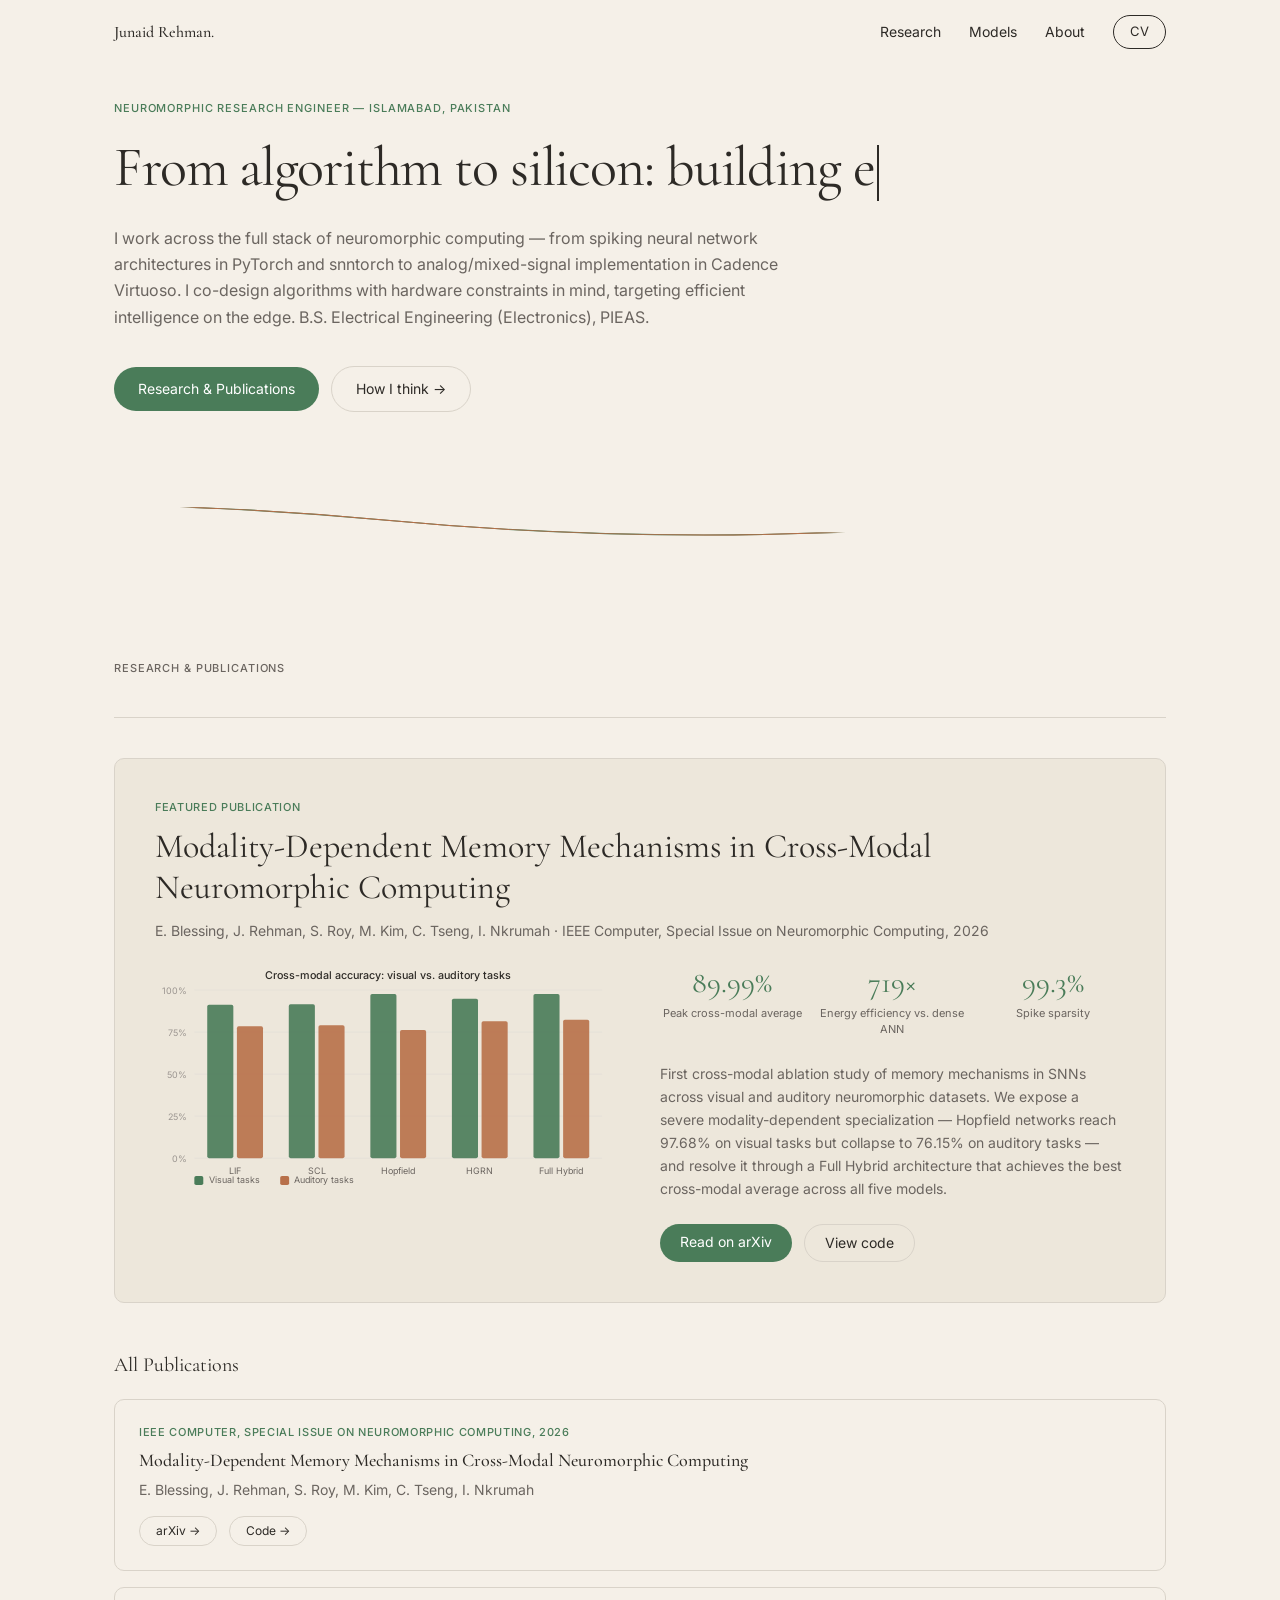
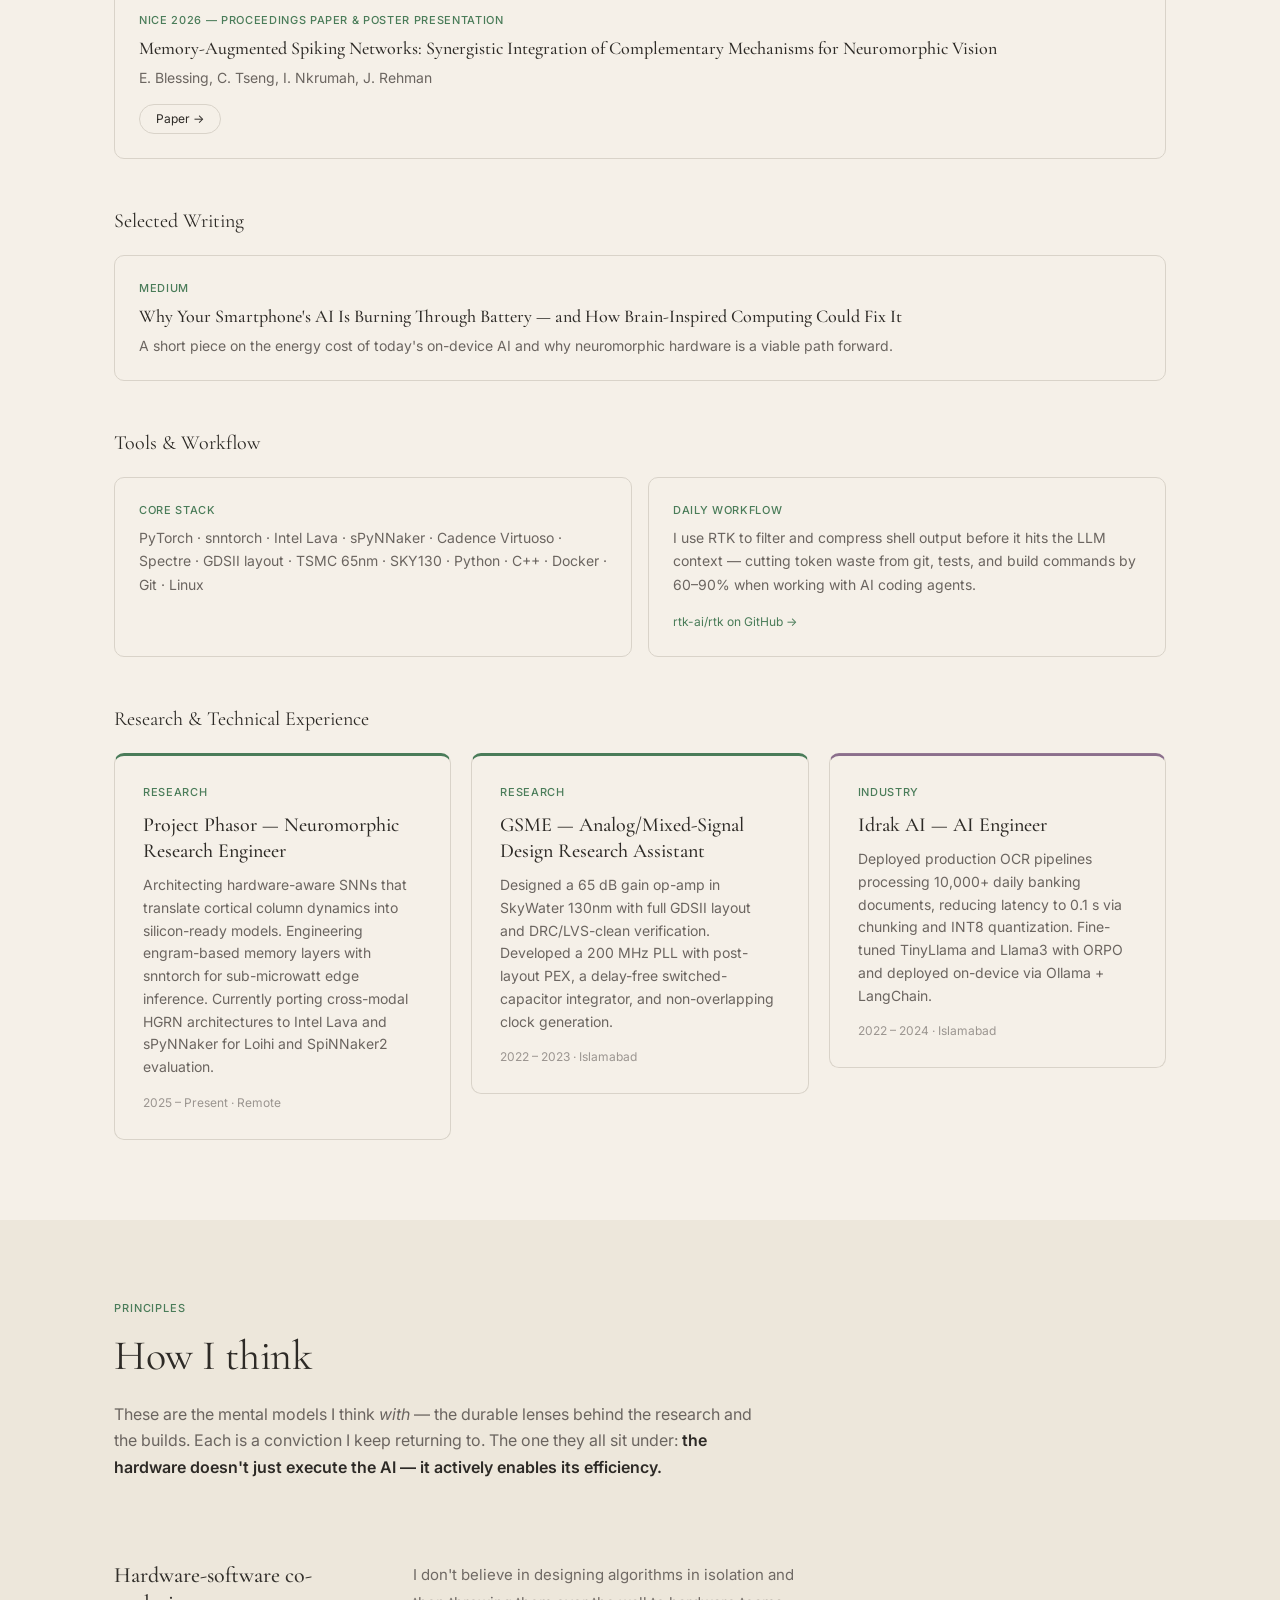
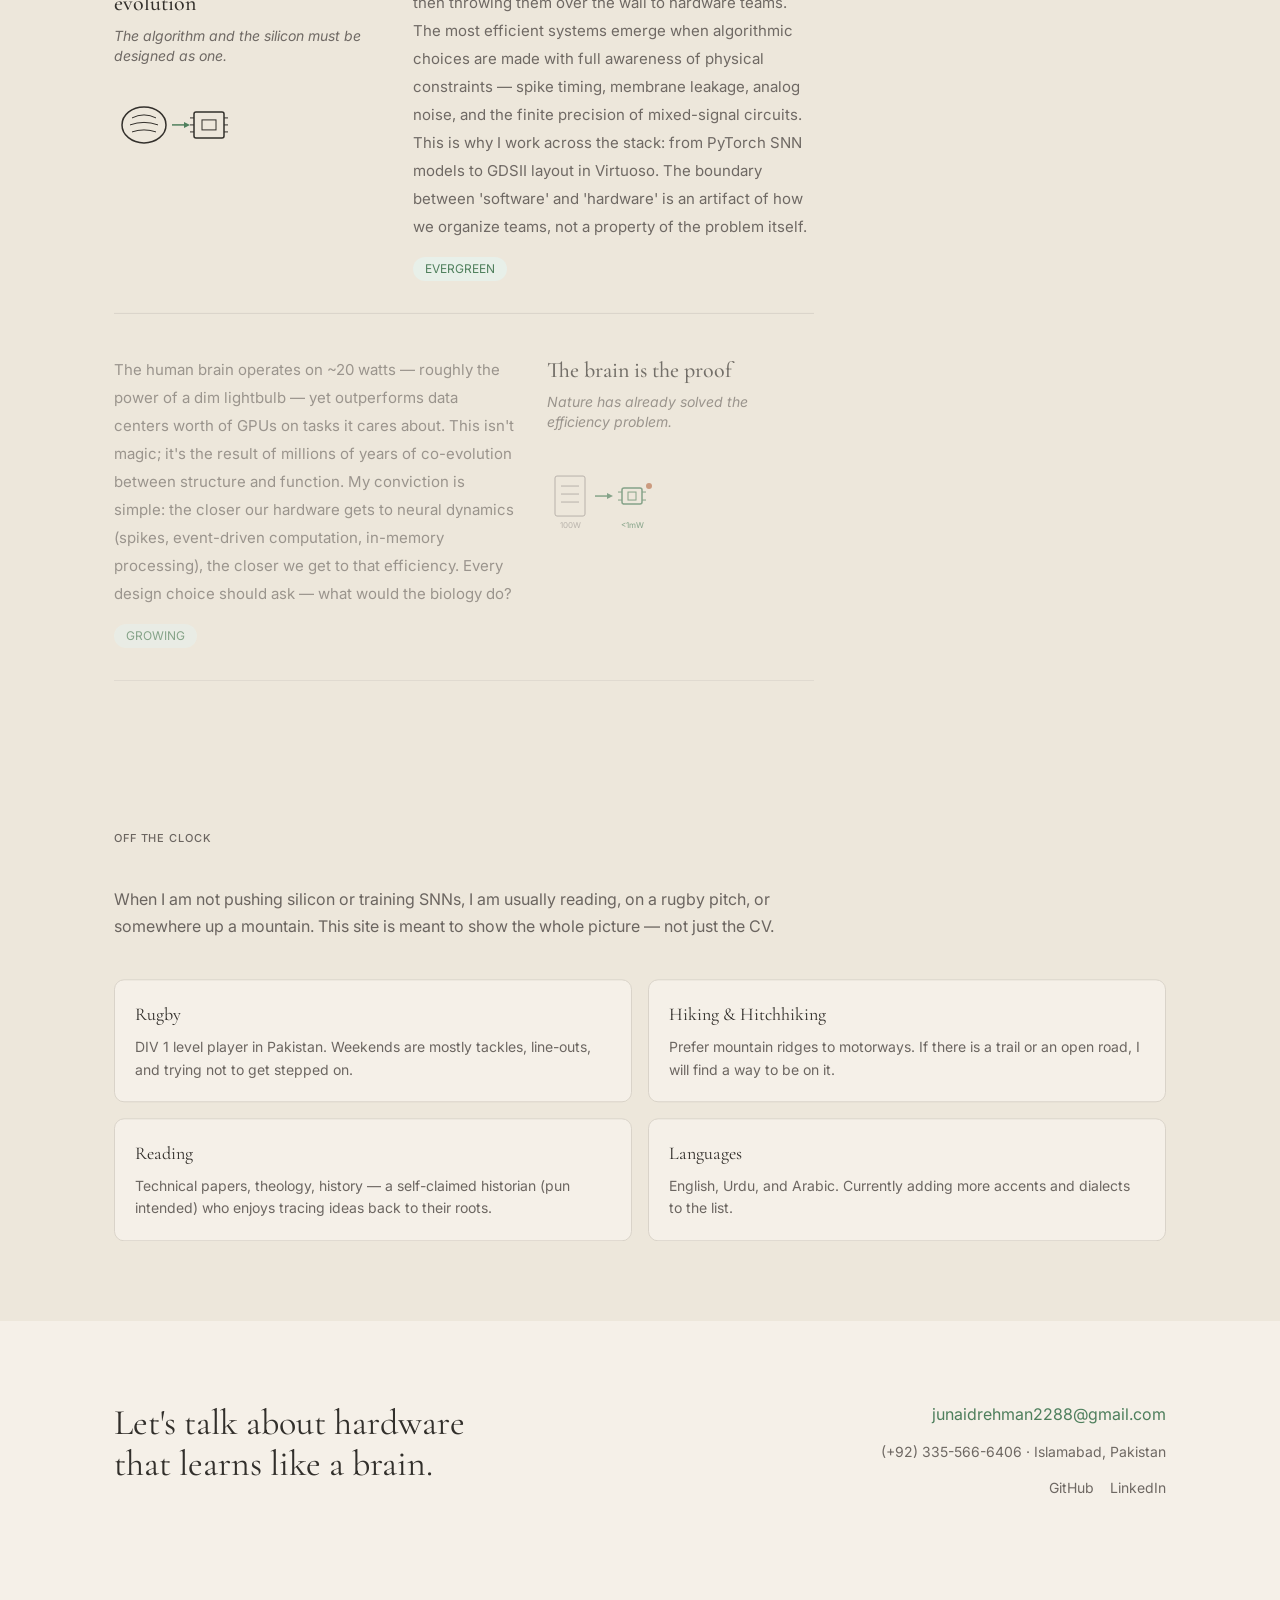
==== commit f72a2c2d: "Add Tools & Workflow section with RTK" ====
--- a/index.html
+++ b/index.html
@@ -7,8 +7,8 @@
     <link rel="preconnect" href="https://fonts.googleapis.com">
     <link rel="preconnect" href="https://fonts.gstatic.com" crossorigin>
     <link href="https://fonts.googleapis.com/css2?family=Cormorant+Garamond:ital,wght@0,400;0,500;1,400;1,500&family=Inter:wght@400;500;600&display=swap" rel="stylesheet">
-    <script type="module" crossorigin src="./assets/index-CII99864.js"></script>
-    <link rel="stylesheet" crossorigin href="./assets/index-1U-7nVOG.css">
+    <script type="module" crossorigin src="./assets/index-DUGJMeHy.js"></script>
+    <link rel="stylesheet" crossorigin href="./assets/index-BFR36bzh.css">
   </head>
   <body>
     <div id="root"></div>
--- a/assets/index-BFR36bzh.css
+++ b/assets/index-BFR36bzh.css
@@ -0,0 +1 @@
+*,:before,:after{--tw-border-spacing-x: 0;--tw-border-spacing-y: 0;--tw-translate-x: 0;--tw-translate-y: 0;--tw-rotate: 0;--tw-skew-x: 0;--tw-skew-y: 0;--tw-scale-x: 1;--tw-scale-y: 1;--tw-pan-x: ;--tw-pan-y: ;--tw-pinch-zoom: ;--tw-scroll-snap-strictness: proximity;--tw-gradient-from-position: ;--tw-gradient-via-position: ;--tw-gradient-to-position: ;--tw-ordinal: ;--tw-slashed-zero: ;--tw-numeric-figure: ;--tw-numeric-spacing: ;--tw-numeric-fraction: ;--tw-ring-inset: ;--tw-ring-offset-width: 0px;--tw-ring-offset-color: #fff;--tw-ring-color: rgb(59 130 246 / .5);--tw-ring-offset-shadow: 0 0 #0000;--tw-ring-shadow: 0 0 #0000;--tw-shadow: 0 0 #0000;--tw-shadow-colored: 0 0 #0000;--tw-blur: ;--tw-brightness: ;--tw-contrast: ;--tw-grayscale: ;--tw-hue-rotate: ;--tw-invert: ;--tw-saturate: ;--tw-sepia: ;--tw-drop-shadow: ;--tw-backdrop-blur: ;--tw-backdrop-brightness: ;--tw-backdrop-contrast: ;--tw-backdrop-grayscale: ;--tw-backdrop-hue-rotate: ;--tw-backdrop-invert: ;--tw-backdrop-opacity: ;--tw-backdrop-saturate: ;--tw-backdrop-sepia: ;--tw-contain-size: ;--tw-contain-layout: ;--tw-contain-paint: ;--tw-contain-style: }::backdrop{--tw-border-spacing-x: 0;--tw-border-spacing-y: 0;--tw-translate-x: 0;--tw-translate-y: 0;--tw-rotate: 0;--tw-skew-x: 0;--tw-skew-y: 0;--tw-scale-x: 1;--tw-scale-y: 1;--tw-pan-x: ;--tw-pan-y: ;--tw-pinch-zoom: ;--tw-scroll-snap-strictness: proximity;--tw-gradient-from-position: ;--tw-gradient-via-position: ;--tw-gradient-to-position: ;--tw-ordinal: ;--tw-slashed-zero: ;--tw-numeric-figure: ;--tw-numeric-spacing: ;--tw-numeric-fraction: ;--tw-ring-inset: ;--tw-ring-offset-width: 0px;--tw-ring-offset-color: #fff;--tw-ring-color: rgb(59 130 246 / .5);--tw-ring-offset-shadow: 0 0 #0000;--tw-ring-shadow: 0 0 #0000;--tw-shadow: 0 0 #0000;--tw-shadow-colored: 0 0 #0000;--tw-blur: ;--tw-brightness: ;--tw-contrast: ;--tw-grayscale: ;--tw-hue-rotate: ;--tw-invert: ;--tw-saturate: ;--tw-sepia: ;--tw-drop-shadow: ;--tw-backdrop-blur: ;--tw-backdrop-brightness: ;--tw-backdrop-contrast: ;--tw-backdrop-grayscale: ;--tw-backdrop-hue-rotate: ;--tw-backdrop-invert: ;--tw-backdrop-opacity: ;--tw-backdrop-saturate: ;--tw-backdrop-sepia: ;--tw-contain-size: ;--tw-contain-layout: ;--tw-contain-paint: ;--tw-contain-style: }*,:before,:after{box-sizing:border-box;border-width:0;border-style:solid;border-color:#e5e7eb}:before,:after{--tw-content: ""}html,:host{line-height:1.5;-webkit-text-size-adjust:100%;-moz-tab-size:4;-o-tab-size:4;tab-size:4;font-family:ui-sans-serif,system-ui,sans-serif,"Apple Color Emoji","Segoe UI Emoji",Segoe UI Symbol,"Noto Color Emoji";font-feature-settings:normal;font-variation-settings:normal;-webkit-tap-highlight-color:transparent}body{margin:0;line-height:inherit}hr{height:0;color:inherit;border-top-width:1px}abbr:where([title]){-webkit-text-decoration:underline dotted;text-decoration:underline dotted}h1,h2,h3,h4,h5,h6{font-size:inherit;font-weight:inherit}a{color:inherit;text-decoration:inherit}b,strong{font-weight:bolder}code,kbd,samp,pre{font-family:ui-monospace,SFMono-Regular,Menlo,Monaco,Consolas,Liberation Mono,Courier New,monospace;font-feature-settings:normal;font-variation-settings:normal;font-size:1em}small{font-size:80%}sub,sup{font-size:75%;line-height:0;position:relative;vertical-align:baseline}sub{bottom:-.25em}sup{top:-.5em}table{text-indent:0;border-color:inherit;border-collapse:collapse}button,input,optgroup,select,textarea{font-family:inherit;font-feature-settings:inherit;font-variation-settings:inherit;font-size:100%;font-weight:inherit;line-height:inherit;letter-spacing:inherit;color:inherit;margin:0;padding:0}button,select{text-transform:none}button,input:where([type=button]),input:where([type=reset]),input:where([type=submit]){-webkit-appearance:button;background-color:transparent;background-image:none}:-moz-focusring{outline:auto}:-moz-ui-invalid{box-shadow:none}progress{vertical-align:baseline}::-webkit-inner-spin-button,::-webkit-outer-spin-button{height:auto}[type=search]{-webkit-appearance:textfield;outline-offset:-2px}::-webkit-search-decoration{-webkit-appearance:none}::-webkit-file-upload-button{-webkit-appearance:button;font:inherit}summary{display:list-item}blockquote,dl,dd,h1,h2,h3,h4,h5,h6,hr,figure,p,pre{margin:0}fieldset{margin:0;padding:0}legend{padding:0}ol,ul,menu{list-style:none;margin:0;padding:0}dialog{padding:0}textarea{resize:vertical}input::-moz-placeholder,textarea::-moz-placeholder{opacity:1;color:#9ca3af}input::placeholder,textarea::placeholder{opacity:1;color:#9ca3af}button,[role=button]{cursor:pointer}:disabled{cursor:default}img,svg,video,canvas,audio,iframe,embed,object{display:block;vertical-align:middle}img,video{max-width:100%;height:auto}[hidden]:where(:not([hidden=until-found])){display:none}:root{--cream: #F5F0E8;--cream-dark: #EDE7DB;--charcoal: #2D2A26;--forest: #4A7C59;--forest-light: #E8F0EA;--terracotta: #B8704A;--terracotta-light: #F5E6DC;--slate: #6B6560;--slate-light: #9B9590;--border-color: #D9D3C9;--white: #FFFFFF;--background: 40 24% 94%;--foreground: 30 6% 16%;--card: 40 24% 94%;--card-foreground: 30 6% 16%;--primary: 138 26% 39%;--primary-foreground: 0 0% 100%;--secondary: 40 18% 90%;--secondary-foreground: 30 6% 16%;--muted: 40 18% 90%;--muted-foreground: 25 4% 40%;--accent: 40 18% 90%;--accent-foreground: 30 6% 16%;--destructive: 0 84.2% 60.2%;--destructive-foreground: 0 0% 98%;--border: 35 14% 82%;--input: 35 14% 82%;--ring: 138 26% 39%;--radius: .625rem}html{scroll-behavior:smooth}body{font-family:Inter,sans-serif;background-color:var(--cream);color:var(--charcoal);-webkit-font-smoothing:antialiased;-moz-osx-font-smoothing:grayscale}h1,h2,h3,h4,h5,h6{font-family:Cormorant Garamond,serif}.\!container{width:100%!important}.container{width:100%}@media(min-width:640px){.\!container{max-width:640px!important}.container{max-width:640px}}@media(min-width:768px){.\!container{max-width:768px!important}.container{max-width:768px}}@media(min-width:1024px){.\!container{max-width:1024px!important}.container{max-width:1024px}}@media(min-width:1280px){.\!container{max-width:1280px!important}.container{max-width:1280px}}@media(min-width:1536px){.\!container{max-width:1536px!important}.container{max-width:1536px}}.wave-stroke-bg,.wave-stroke-fg,.wave-stroke-accent{stroke-dasharray:2000;stroke-dashoffset:2000;animation-play-state:paused}.animate-strokes .wave-stroke-bg{animation:waveDraw 2.5s ease-out forwards;animation-play-state:running}.animate-strokes .wave-stroke-fg{animation:waveDraw 2.5s ease-out .4s forwards;animation-play-state:running}.animate-strokes .wave-stroke-accent{animation:waveDraw 2.5s ease-out .8s forwards;animation-play-state:running}.sr-only{position:absolute;width:1px;height:1px;padding:0;margin:-1px;overflow:hidden;clip:rect(0,0,0,0);white-space:nowrap;border-width:0}.pointer-events-none{pointer-events:none}.visible{visibility:visible}.invisible{visibility:hidden}.collapse{visibility:collapse}.fixed{position:fixed}.absolute{position:absolute}.relative{position:relative}.inset-0{inset:0}.inset-x-0{left:0;right:0}.inset-y-0{top:0;bottom:0}.-bottom-12{bottom:-3rem}.-left-12{left:-3rem}.-right-12{right:-3rem}.-top-12{top:-3rem}.bottom-0{bottom:0}.left-0{left:0}.left-1\/2{left:50%}.left-2{left:.5rem}.left-\[50\%\]{left:50%}.right-0{right:0}.right-1{right:.25rem}.right-2{right:.5rem}.right-3{right:.75rem}.right-4{right:1rem}.top-0{top:0}.top-1\.5{top:.375rem}.top-1\/2{top:50%}.top-3\.5{top:.875rem}.top-4{top:1rem}.top-\[1px\]{top:1px}.top-\[50\%\]{top:50%}.top-\[60\%\]{top:60%}.top-full{top:100%}.isolate{isolation:isolate}.z-10{z-index:10}.z-20{z-index:20}.z-50{z-index:50}.z-\[1\]{z-index:1}.order-first{order:-9999}.order-last{order:9999}.col-start-2{grid-column-start:2}.row-span-2{grid-row:span 2 / span 2}.row-start-1{grid-row-start:1}.\!m-0{margin:0!important}.-mx-1{margin-left:-.25rem;margin-right:-.25rem}.-my-2{margin-top:-.5rem;margin-bottom:-.5rem}.mx-2{margin-left:.5rem;margin-right:.5rem}.mx-3\.5{margin-left:.875rem;margin-right:.875rem}.mx-auto{margin-left:auto;margin-right:auto}.my-0{margin-top:0;margin-bottom:0}.my-0\.5{margin-top:.125rem;margin-bottom:.125rem}.my-1{margin-top:.25rem;margin-bottom:.25rem}.my-12{margin-top:3rem;margin-bottom:3rem}.-ml-4{margin-left:-1rem}.-mt-4{margin-top:-1rem}.mb-10{margin-bottom:2.5rem}.mb-12{margin-bottom:3rem}.mb-2{margin-bottom:.5rem}.mb-2\.5{margin-bottom:.625rem}.mb-3{margin-bottom:.75rem}.mb-4{margin-bottom:1rem}.mb-5{margin-bottom:1.25rem}.mb-6{margin-bottom:1.5rem}.ml-1{margin-left:.25rem}.ml-4{margin-left:1rem}.ml-auto{margin-left:auto}.mt-1{margin-top:.25rem}.mt-1\.5{margin-top:.375rem}.mt-12{margin-top:3rem}.mt-2{margin-top:.5rem}.mt-4{margin-top:1rem}.mt-6{margin-top:1.5rem}.mt-9{margin-top:2.25rem}.mt-auto{margin-top:auto}.line-clamp-1{overflow:hidden;display:-webkit-box;-webkit-box-orient:vertical;-webkit-line-clamp:1}.line-clamp-2{overflow:hidden;display:-webkit-box;-webkit-box-orient:vertical;-webkit-line-clamp:2}.block{display:block}.inline-block{display:inline-block}.flex{display:flex}.inline-flex{display:inline-flex}.table{display:table}.table-caption{display:table-caption}.table-cell{display:table-cell}.table-row{display:table-row}.grid{display:grid}.hidden{display:none}.aspect-square{aspect-ratio:1 / 1}.aspect-video{aspect-ratio:16 / 9}.size-10{width:2.5rem;height:2.5rem}.size-2{width:.5rem;height:.5rem}.size-2\.5{width:.625rem;height:.625rem}.size-3{width:.75rem;height:.75rem}.size-3\.5{width:.875rem;height:.875rem}.size-4{width:1rem;height:1rem}.size-6{width:1.5rem;height:1.5rem}.size-7{width:1.75rem;height:1.75rem}.size-8{width:2rem;height:2rem}.size-9{width:2.25rem;height:2.25rem}.size-auto{width:auto;height:auto}.size-full{width:100%;height:100%}.h-1\.5{height:.375rem}.h-10{height:2.5rem}.h-12{height:3rem}.h-2{height:.5rem}.h-2\.5{height:.625rem}.h-4{height:1rem}.h-5{height:1.25rem}.h-6{height:1.5rem}.h-7{height:1.75rem}.h-8{height:2rem}.h-9{height:2.25rem}.h-\[1\.15rem\]{height:1.15rem}.h-\[calc\(100\%-1px\)\]{height:calc(100% - 1px)}.h-\[var\(--radix-navigation-menu-viewport-height\)\]{height:var(--radix-navigation-menu-viewport-height)}.h-\[var\(--radix-select-trigger-height\)\]{height:var(--radix-select-trigger-height)}.h-auto{height:auto}.h-full{height:100%}.h-px{height:1px}.h-svh{height:100svh}.max-h-\[300px\]{max-height:300px}.min-h-0{min-height:0px}.min-h-16{min-height:4rem}.min-h-4{min-height:1rem}.min-h-svh{min-height:100svh}.w-0{width:0px}.w-1{width:.25rem}.w-2{width:.5rem}.w-2\.5{width:.625rem}.w-3{width:.75rem}.w-3\/4{width:75%}.w-4{width:1rem}.w-5{width:1.25rem}.w-64{width:16rem}.w-72{width:18rem}.w-8{width:2rem}.w-9{width:2.25rem}.w-\[100px\]{width:100px}.w-auto{width:auto}.w-fit{width:-moz-fit-content;width:fit-content}.w-full{width:100%}.w-max{width:-moz-max-content;width:max-content}.w-px{width:1px}.min-w-0{min-width:0px}.min-w-10{min-width:2.5rem}.min-w-5{min-width:1.25rem}.min-w-8{min-width:2rem}.min-w-9{min-width:2.25rem}.min-w-\[12rem\]{min-width:12rem}.min-w-\[8rem\]{min-width:8rem}.min-w-\[var\(--radix-select-trigger-width\)\]{min-width:var(--radix-select-trigger-width)}.max-w-2xl{max-width:42rem}.max-w-3xl{max-width:48rem}.max-w-\[calc\(100\%-2rem\)\]{max-width:calc(100% - 2rem)}.max-w-max{max-width:-moz-max-content;max-width:max-content}.max-w-sm{max-width:24rem}.flex-1{flex:1 1 0%}.shrink-0{flex-shrink:0}.grow{flex-grow:1}.grow-0{flex-grow:0}.basis-full{flex-basis:100%}.caption-bottom{caption-side:bottom}.border-collapse{border-collapse:collapse}.-translate-x-1\/2{--tw-translate-x: -50%;transform:translate(var(--tw-translate-x),var(--tw-translate-y)) rotate(var(--tw-rotate)) skew(var(--tw-skew-x)) skewY(var(--tw-skew-y)) scaleX(var(--tw-scale-x)) scaleY(var(--tw-scale-y))}.-translate-x-px{--tw-translate-x: -1px;transform:translate(var(--tw-translate-x),var(--tw-translate-y)) rotate(var(--tw-rotate)) skew(var(--tw-skew-x)) skewY(var(--tw-skew-y)) scaleX(var(--tw-scale-x)) scaleY(var(--tw-scale-y))}.-translate-y-1\/2{--tw-translate-y: -50%;transform:translate(var(--tw-translate-x),var(--tw-translate-y)) rotate(var(--tw-rotate)) skew(var(--tw-skew-x)) skewY(var(--tw-skew-y)) scaleX(var(--tw-scale-x)) scaleY(var(--tw-scale-y))}.translate-x-\[-50\%\]{--tw-translate-x: -50%;transform:translate(var(--tw-translate-x),var(--tw-translate-y)) rotate(var(--tw-rotate)) skew(var(--tw-skew-x)) skewY(var(--tw-skew-y)) scaleX(var(--tw-scale-x)) scaleY(var(--tw-scale-y))}.translate-x-px{--tw-translate-x: 1px;transform:translate(var(--tw-translate-x),var(--tw-translate-y)) rotate(var(--tw-rotate)) skew(var(--tw-skew-x)) skewY(var(--tw-skew-y)) scaleX(var(--tw-scale-x)) scaleY(var(--tw-scale-y))}.translate-y-0\.5{--tw-translate-y: .125rem;transform:translate(var(--tw-translate-x),var(--tw-translate-y)) rotate(var(--tw-rotate)) skew(var(--tw-skew-x)) skewY(var(--tw-skew-y)) scaleX(var(--tw-scale-x)) scaleY(var(--tw-scale-y))}.translate-y-\[-50\%\]{--tw-translate-y: -50%;transform:translate(var(--tw-translate-x),var(--tw-translate-y)) rotate(var(--tw-rotate)) skew(var(--tw-skew-x)) skewY(var(--tw-skew-y)) scaleX(var(--tw-scale-x)) scaleY(var(--tw-scale-y))}.translate-y-\[calc\(-50\%_-_2px\)\]{--tw-translate-y: calc(-50% - 2px) ;transform:translate(var(--tw-translate-x),var(--tw-translate-y)) rotate(var(--tw-rotate)) skew(var(--tw-skew-x)) skewY(var(--tw-skew-y)) scaleX(var(--tw-scale-x)) scaleY(var(--tw-scale-y))}.rotate-45{--tw-rotate: 45deg;transform:translate(var(--tw-translate-x),var(--tw-translate-y)) rotate(var(--tw-rotate)) skew(var(--tw-skew-x)) skewY(var(--tw-skew-y)) scaleX(var(--tw-scale-x)) scaleY(var(--tw-scale-y))}.rotate-90{--tw-rotate: 90deg;transform:translate(var(--tw-translate-x),var(--tw-translate-y)) rotate(var(--tw-rotate)) skew(var(--tw-skew-x)) skewY(var(--tw-skew-y)) scaleX(var(--tw-scale-x)) scaleY(var(--tw-scale-y))}.transform{transform:translate(var(--tw-translate-x),var(--tw-translate-y)) rotate(var(--tw-rotate)) skew(var(--tw-skew-x)) skewY(var(--tw-skew-y)) scaleX(var(--tw-scale-x)) scaleY(var(--tw-scale-y))}@keyframes caret-blink{0%,70%,to{opacity:1}20%,50%{opacity:0}}.animate-caret-blink{animation:caret-blink 1.25s ease-out infinite}@keyframes pulse{50%{opacity:.5}}.animate-pulse{animation:pulse 2s cubic-bezier(.4,0,.6,1) infinite}@keyframes spin{to{transform:rotate(360deg)}}.animate-spin{animation:spin 1s linear infinite}.cursor-default{cursor:default}.cursor-pointer{cursor:pointer}.cursor-text{cursor:text}.touch-none{touch-action:none}.select-none{-webkit-user-select:none;-moz-user-select:none;user-select:none}.resize-none{resize:none}.resize{resize:both}.scroll-my-1{scroll-margin-top:.25rem;scroll-margin-bottom:.25rem}.scroll-py-1{scroll-padding-top:.25rem;scroll-padding-bottom:.25rem}.list-disc{list-style-type:disc}.list-none{list-style-type:none}.auto-rows-min{grid-auto-rows:min-content}.grid-cols-1{grid-template-columns:repeat(1,minmax(0,1fr))}.grid-cols-3{grid-template-columns:repeat(3,minmax(0,1fr))}.grid-cols-\[0_1fr\]{grid-template-columns:0 1fr}.grid-rows-\[auto_auto\]{grid-template-rows:auto auto}.flex-row{flex-direction:row}.flex-col{flex-direction:column}.flex-col-reverse{flex-direction:column-reverse}.flex-wrap{flex-wrap:wrap}.place-content-center{place-content:center}.items-start{align-items:flex-start}.items-end{align-items:flex-end}.items-center{align-items:center}.items-stretch{align-items:stretch}.justify-start{justify-content:flex-start}.justify-center{justify-content:center}.justify-between{justify-content:space-between}.justify-items-start{justify-items:start}.gap-0\.5{gap:.125rem}.gap-1{gap:.25rem}.gap-1\.5{gap:.375rem}.gap-10{gap:2.5rem}.gap-2{gap:.5rem}.gap-2\.5{gap:.625rem}.gap-3{gap:.75rem}.gap-4{gap:1rem}.gap-5{gap:1.25rem}.gap-6{gap:1.5rem}.gap-7{gap:1.75rem}.gap-\[--spacing\(var\(--gap\)\)\]{gap:var(--spacing(var(--gap)))}.gap-y-0\.5{row-gap:.125rem}.space-y-4>:not([hidden])~:not([hidden]){--tw-space-y-reverse: 0;margin-top:calc(1rem * calc(1 - var(--tw-space-y-reverse)));margin-bottom:calc(1rem * var(--tw-space-y-reverse))}.self-start{align-self:flex-start}.self-stretch{align-self:stretch}.justify-self-end{justify-self:end}.overflow-auto{overflow:auto}.overflow-hidden{overflow:hidden}.overflow-x-auto{overflow-x:auto}.overflow-y-auto{overflow-y:auto}.overflow-x-hidden{overflow-x:hidden}.whitespace-nowrap{white-space:nowrap}.text-balance{text-wrap:balance}.break-words{overflow-wrap:break-word}.rounded-3xl{border-radius:1.5rem}.rounded-\[10px\]{border-radius:10px}.rounded-\[20px\]{border-radius:20px}.rounded-\[2px\]{border-radius:2px}.rounded-\[4px\]{border-radius:4px}.rounded-\[calc\(var\(--radius\)-5px\)\]{border-radius:calc(var(--radius) - 5px)}.rounded-\[inherit\]{border-radius:inherit}.rounded-full{border-radius:9999px}.rounded-lg{border-radius:var(--radius)}.rounded-md{border-radius:calc(var(--radius) - 2px)}.rounded-none{border-radius:0}.rounded-sm{border-radius:calc(var(--radius) - 4px)}.rounded-xl{border-radius:calc(var(--radius) + 4px)}.rounded-xs{border-radius:calc(var(--radius) - 6px)}.rounded-l-md{border-top-left-radius:calc(var(--radius) - 2px);border-bottom-left-radius:calc(var(--radius) - 2px)}.rounded-r-md{border-top-right-radius:calc(var(--radius) - 2px);border-bottom-right-radius:calc(var(--radius) - 2px)}.rounded-tl-sm{border-top-left-radius:calc(var(--radius) - 4px)}.border{border-width:1px}.border-0{border-width:0px}.border-\[1\.5px\]{border-width:1.5px}.border-y{border-top-width:1px;border-bottom-width:1px}.border-b{border-bottom-width:1px}.border-l{border-left-width:1px}.border-r{border-right-width:1px}.border-t{border-top-width:1px}.border-dashed{border-style:dashed}.border-border{border-color:hsl(var(--border))}.border-border\/50{border-color:hsl(var(--border) / .5)}.border-input{border-color:hsl(var(--input))}.border-primary{border-color:hsl(var(--primary))}.border-sidebar-border{border-color:hsl(var(--sidebar-border))}.border-transparent{border-color:transparent}.border-l-transparent{border-left-color:transparent}.border-t-transparent{border-top-color:transparent}.bg-accent{background-color:hsl(var(--accent))}.bg-background{background-color:hsl(var(--background))}.bg-black\/50{background-color:#00000080}.bg-border{background-color:hsl(var(--border))}.bg-card{background-color:hsl(var(--card))}.bg-destructive{--tw-bg-opacity: 1;background-color:hsl(var(--destructive) / var(--tw-bg-opacity, 1))}.bg-foreground{background-color:hsl(var(--foreground))}.bg-input{background-color:hsl(var(--input))}.bg-muted{background-color:hsl(var(--muted))}.bg-muted\/50{background-color:hsl(var(--muted) / .5)}.bg-popover{background-color:hsl(var(--popover))}.bg-primary{background-color:hsl(var(--primary))}.bg-primary\/20{background-color:hsl(var(--primary) / .2)}.bg-secondary{background-color:hsl(var(--secondary))}.bg-sidebar{background-color:hsl(var(--sidebar-background))}.bg-sidebar-border{background-color:hsl(var(--sidebar-border))}.bg-transparent{background-color:transparent}.bg-white{--tw-bg-opacity: 1;background-color:rgb(255 255 255 / var(--tw-bg-opacity, 1))}.fill-current{fill:currentColor}.fill-foreground{fill:hsl(var(--foreground))}.fill-primary{fill:hsl(var(--primary))}.p-0{padding:0}.p-1{padding:.25rem}.p-2{padding:.5rem}.p-3{padding:.75rem}.p-4{padding:1rem}.p-5{padding:1.25rem}.p-6{padding:1.5rem}.p-7{padding:1.75rem}.p-\[3px\]{padding:3px}.p-px{padding:1px}.px-1{padding-left:.25rem;padding-right:.25rem}.px-1\.5{padding-left:.375rem;padding-right:.375rem}.px-2{padding-left:.5rem;padding-right:.5rem}.px-2\.5{padding-left:.625rem;padding-right:.625rem}.px-3{padding-left:.75rem;padding-right:.75rem}.px-4{padding-left:1rem;padding-right:1rem}.px-5{padding-left:1.25rem;padding-right:1.25rem}.px-6{padding-left:1.5rem;padding-right:1.5rem}.py-0\.5{padding-top:.125rem;padding-bottom:.125rem}.py-1{padding-top:.25rem;padding-bottom:.25rem}.py-1\.5{padding-top:.375rem;padding-bottom:.375rem}.py-2{padding-top:.5rem;padding-bottom:.5rem}.py-3{padding-top:.75rem;padding-bottom:.75rem}.py-4{padding-top:1rem;padding-bottom:1rem}.py-6{padding-top:1.5rem;padding-bottom:1.5rem}.py-8{padding-top:2rem;padding-bottom:2rem}.pb-3{padding-bottom:.75rem}.pb-4{padding-bottom:1rem}.pl-2{padding-left:.5rem}.pl-3{padding-left:.75rem}.pl-4{padding-left:1rem}.pl-8{padding-left:2rem}.pr-1{padding-right:.25rem}.pr-2{padding-right:.5rem}.pr-2\.5{padding-right:.625rem}.pr-3{padding-right:.75rem}.pr-8{padding-right:2rem}.pt-0{padding-top:0}.pt-3{padding-top:.75rem}.pt-4{padding-top:1rem}.text-left{text-align:left}.text-center{text-align:center}.align-middle{vertical-align:middle}.font-mono{font-family:ui-monospace,SFMono-Regular,Menlo,Monaco,Consolas,Liberation Mono,Courier New,monospace}.font-sans{font-family:ui-sans-serif,system-ui,sans-serif,"Apple Color Emoji","Segoe UI Emoji",Segoe UI Symbol,"Noto Color Emoji"}.text-2xl{font-size:1.5rem;line-height:2rem}.text-3xl{font-size:1.875rem;line-height:2.25rem}.text-4xl{font-size:2.25rem;line-height:2.5rem}.text-\[0\.8rem\]{font-size:.8rem}.text-\[11px\]{font-size:11px}.text-\[13px\]{font-size:13px}.text-\[15px\]{font-size:15px}.text-\[22px\]{font-size:22px}.text-base{font-size:1rem;line-height:1.5rem}.text-lg{font-size:1.125rem;line-height:1.75rem}.text-sm{font-size:.875rem;line-height:1.25rem}.text-sm\/relaxed{font-size:.875rem;line-height:1.625}.text-xl{font-size:1.25rem;line-height:1.75rem}.text-xs{font-size:.75rem;line-height:1rem}.font-medium{font-weight:500}.font-normal{font-weight:400}.font-semibold{font-weight:600}.uppercase{text-transform:uppercase}.italic{font-style:italic}.tabular-nums{--tw-numeric-spacing: tabular-nums;font-variant-numeric:var(--tw-ordinal) var(--tw-slashed-zero) var(--tw-numeric-figure) var(--tw-numeric-spacing) var(--tw-numeric-fraction)}.leading-7{line-height:1.75rem}.leading-none{line-height:1}.leading-normal{line-height:1.5}.leading-relaxed{line-height:1.625}.leading-snug{line-height:1.375}.tracking-\[0\.06em\]{letter-spacing:.06em}.tracking-\[0\.08em\]{letter-spacing:.08em}.tracking-tight{letter-spacing:-.025em}.tracking-widest{letter-spacing:.1em}.text-accent-foreground{color:hsl(var(--accent-foreground))}.text-background{color:hsl(var(--background))}.text-card-foreground{color:hsl(var(--card-foreground))}.text-current{color:currentColor}.text-destructive{--tw-text-opacity: 1;color:hsl(var(--destructive) / var(--tw-text-opacity, 1))}.text-foreground{color:hsl(var(--foreground))}.text-muted-foreground{color:hsl(var(--muted-foreground))}.text-popover-foreground{color:hsl(var(--popover-foreground))}.text-primary{color:hsl(var(--primary))}.text-primary-foreground{color:hsl(var(--primary-foreground))}.text-secondary-foreground{color:hsl(var(--secondary-foreground))}.text-sidebar-foreground{color:hsl(var(--sidebar-foreground))}.text-sidebar-foreground\/70{color:hsl(var(--sidebar-foreground) / .7)}.text-white{--tw-text-opacity: 1;color:rgb(255 255 255 / var(--tw-text-opacity, 1))}.underline{text-decoration-line:underline}.underline-offset-4{text-underline-offset:4px}.opacity-0{opacity:0}.opacity-50{opacity:.5}.opacity-70{opacity:.7}.shadow{--tw-shadow: 0 1px 3px 0 rgb(0 0 0 / .1), 0 1px 2px -1px rgb(0 0 0 / .1);--tw-shadow-colored: 0 1px 3px 0 var(--tw-shadow-color), 0 1px 2px -1px var(--tw-shadow-color);box-shadow:var(--tw-ring-offset-shadow, 0 0 #0000),var(--tw-ring-shadow, 0 0 #0000),var(--tw-shadow)}.shadow-\[0_0_0_1px_hsl\(var\(--sidebar-border\)\)\]{--tw-shadow: 0 0 0 1px hsl(var(--sidebar-border));--tw-shadow-colored: 0 0 0 1px var(--tw-shadow-color);box-shadow:var(--tw-ring-offset-shadow, 0 0 #0000),var(--tw-ring-shadow, 0 0 #0000),var(--tw-shadow)}.shadow-lg{--tw-shadow: 0 10px 15px -3px rgb(0 0 0 / .1), 0 4px 6px -4px rgb(0 0 0 / .1);--tw-shadow-colored: 0 10px 15px -3px var(--tw-shadow-color), 0 4px 6px -4px var(--tw-shadow-color);box-shadow:var(--tw-ring-offset-shadow, 0 0 #0000),var(--tw-ring-shadow, 0 0 #0000),var(--tw-shadow)}.shadow-md{--tw-shadow: 0 4px 6px -1px rgb(0 0 0 / .1), 0 2px 4px -2px rgb(0 0 0 / .1);--tw-shadow-colored: 0 4px 6px -1px var(--tw-shadow-color), 0 2px 4px -2px var(--tw-shadow-color);box-shadow:var(--tw-ring-offset-shadow, 0 0 #0000),var(--tw-ring-shadow, 0 0 #0000),var(--tw-shadow)}.shadow-none{--tw-shadow: 0 0 #0000;--tw-shadow-colored: 0 0 #0000;box-shadow:var(--tw-ring-offset-shadow, 0 0 #0000),var(--tw-ring-shadow, 0 0 #0000),var(--tw-shadow)}.shadow-sm{--tw-shadow: 0 1px 2px 0 rgb(0 0 0 / .05);--tw-shadow-colored: 0 1px 2px 0 var(--tw-shadow-color);box-shadow:var(--tw-ring-offset-shadow, 0 0 #0000),var(--tw-ring-shadow, 0 0 #0000),var(--tw-shadow)}.shadow-xl{--tw-shadow: 0 20px 25px -5px rgb(0 0 0 / .1), 0 8px 10px -6px rgb(0 0 0 / .1);--tw-shadow-colored: 0 20px 25px -5px var(--tw-shadow-color), 0 8px 10px -6px var(--tw-shadow-color);box-shadow:var(--tw-ring-offset-shadow, 0 0 #0000),var(--tw-ring-shadow, 0 0 #0000),var(--tw-shadow)}.shadow-xs{--tw-shadow: 0 1px 2px 0 rgb(0 0 0 / .05);--tw-shadow-colored: 0 1px 2px 0 var(--tw-shadow-color);box-shadow:var(--tw-ring-offset-shadow, 0 0 #0000),var(--tw-ring-shadow, 0 0 #0000),var(--tw-shadow)}.outline-none{outline:2px solid transparent;outline-offset:2px}.outline{outline-style:solid}.ring{--tw-ring-offset-shadow: var(--tw-ring-inset) 0 0 0 var(--tw-ring-offset-width) var(--tw-ring-offset-color);--tw-ring-shadow: var(--tw-ring-inset) 0 0 0 calc(3px + var(--tw-ring-offset-width)) var(--tw-ring-color);box-shadow:var(--tw-ring-offset-shadow),var(--tw-ring-shadow),var(--tw-shadow, 0 0 #0000)}.ring-0{--tw-ring-offset-shadow: var(--tw-ring-inset) 0 0 0 var(--tw-ring-offset-width) var(--tw-ring-offset-color);--tw-ring-shadow: var(--tw-ring-inset) 0 0 0 calc(0px + var(--tw-ring-offset-width)) var(--tw-ring-color);box-shadow:var(--tw-ring-offset-shadow),var(--tw-ring-shadow),var(--tw-shadow, 0 0 #0000)}.ring-ring\/50{--tw-ring-color: hsl(var(--ring) / .5)}.ring-sidebar-ring{--tw-ring-color: hsl(var(--sidebar-ring))}.ring-offset-background{--tw-ring-offset-color: hsl(var(--background))}.blur{--tw-blur: blur(8px);filter:var(--tw-blur) var(--tw-brightness) var(--tw-contrast) var(--tw-grayscale) var(--tw-hue-rotate) var(--tw-invert) var(--tw-saturate) var(--tw-sepia) var(--tw-drop-shadow)}.filter{filter:var(--tw-blur) var(--tw-brightness) var(--tw-contrast) var(--tw-grayscale) var(--tw-hue-rotate) var(--tw-invert) var(--tw-saturate) var(--tw-sepia) var(--tw-drop-shadow)}.transition{transition-property:color,background-color,border-color,text-decoration-color,fill,stroke,opacity,box-shadow,transform,filter,backdrop-filter;transition-timing-function:cubic-bezier(.4,0,.2,1);transition-duration:.15s}.transition-\[color\,box-shadow\]{transition-property:color,box-shadow;transition-timing-function:cubic-bezier(.4,0,.2,1);transition-duration:.15s}.transition-\[left\,right\,width\]{transition-property:left,right,width;transition-timing-function:cubic-bezier(.4,0,.2,1);transition-duration:.15s}.transition-\[margin\,opacity\]{transition-property:margin,opacity;transition-timing-function:cubic-bezier(.4,0,.2,1);transition-duration:.15s}.transition-\[width\,height\,padding\]{transition-property:width,height,padding;transition-timing-function:cubic-bezier(.4,0,.2,1);transition-duration:.15s}.transition-\[width\]{transition-property:width;transition-timing-function:cubic-bezier(.4,0,.2,1);transition-duration:.15s}.transition-all{transition-property:all;transition-timing-function:cubic-bezier(.4,0,.2,1);transition-duration:.15s}.transition-colors{transition-property:color,background-color,border-color,text-decoration-color,fill,stroke;transition-timing-function:cubic-bezier(.4,0,.2,1);transition-duration:.15s}.transition-none{transition-property:none}.transition-opacity{transition-property:opacity;transition-timing-function:cubic-bezier(.4,0,.2,1);transition-duration:.15s}.transition-shadow{transition-property:box-shadow;transition-timing-function:cubic-bezier(.4,0,.2,1);transition-duration:.15s}.transition-transform{transition-property:transform;transition-timing-function:cubic-bezier(.4,0,.2,1);transition-duration:.15s}.duration-100{transition-duration:.1s}.duration-1000{transition-duration:1s}.duration-200{transition-duration:.2s}.duration-300{transition-duration:.3s}.ease-in-out{transition-timing-function:cubic-bezier(.4,0,.2,1)}.ease-linear{transition-timing-function:linear}.ease-out{transition-timing-function:cubic-bezier(0,0,.2,1)}@keyframes enter{0%{opacity:var(--tw-enter-opacity, 1);transform:translate3d(var(--tw-enter-translate-x, 0),var(--tw-enter-translate-y, 0),0) scale3d(var(--tw-enter-scale, 1),var(--tw-enter-scale, 1),var(--tw-enter-scale, 1)) rotate(var(--tw-enter-rotate, 0))}}@keyframes exit{to{opacity:var(--tw-exit-opacity, 1);transform:translate3d(var(--tw-exit-translate-x, 0),var(--tw-exit-translate-y, 0),0) scale3d(var(--tw-exit-scale, 1),var(--tw-exit-scale, 1),var(--tw-exit-scale, 1)) rotate(var(--tw-exit-rotate, 0))}}.animate-in{animation-name:enter;animation-duration:.15s;--tw-enter-opacity: initial;--tw-enter-scale: initial;--tw-enter-rotate: initial;--tw-enter-translate-x: initial;--tw-enter-translate-y: initial}.fade-in-0{--tw-enter-opacity: 0}.zoom-in-95{--tw-enter-scale: .95}.duration-100{animation-duration:.1s}.duration-1000{animation-duration:1s}.duration-200{animation-duration:.2s}.duration-300{animation-duration:.3s}.ease-in-out{animation-timing-function:cubic-bezier(.4,0,.2,1)}.ease-linear{animation-timing-function:linear}.ease-out{animation-timing-function:cubic-bezier(0,0,.2,1)}.\[--cell-size\:--spacing\(8\)\]{--cell-size: var(--spacing(8))}@keyframes waveDraw{to{stroke-dashoffset:0}}@media(prefers-reduced-motion:reduce){html{scroll-behavior:auto}.wave-stroke-bg,.wave-stroke-fg,.wave-stroke-accent{animation:none!important;stroke-dashoffset:0!important}}.selection\:bg-primary *::-moz-selection{background-color:hsl(var(--primary))}.selection\:bg-primary *::selection{background-color:hsl(var(--primary))}.selection\:text-primary-foreground *::-moz-selection{color:hsl(var(--primary-foreground))}.selection\:text-primary-foreground *::selection{color:hsl(var(--primary-foreground))}.selection\:bg-primary::-moz-selection{background-color:hsl(var(--primary))}.selection\:bg-primary::selection{background-color:hsl(var(--primary))}.selection\:text-primary-foreground::-moz-selection{color:hsl(var(--primary-foreground))}.selection\:text-primary-foreground::selection{color:hsl(var(--primary-foreground))}.file\:inline-flex::file-selector-button{display:inline-flex}.file\:h-7::file-selector-button{height:1.75rem}.file\:border-0::file-selector-button{border-width:0px}.file\:bg-transparent::file-selector-button{background-color:transparent}.file\:text-sm::file-selector-button{font-size:.875rem;line-height:1.25rem}.file\:font-medium::file-selector-button{font-weight:500}.file\:text-foreground::file-selector-button{color:hsl(var(--foreground))}.placeholder\:text-muted-foreground::-moz-placeholder{color:hsl(var(--muted-foreground))}.placeholder\:text-muted-foreground::placeholder{color:hsl(var(--muted-foreground))}.after\:absolute:after{content:var(--tw-content);position:absolute}.after\:-inset-2:after{content:var(--tw-content);inset:-.5rem}.after\:inset-y-0:after{content:var(--tw-content);top:0;bottom:0}.after\:left-1\/2:after{content:var(--tw-content);left:50%}.after\:w-1:after{content:var(--tw-content);width:.25rem}.after\:w-\[2px\]:after{content:var(--tw-content);width:2px}.after\:-translate-x-1\/2:after{content:var(--tw-content);--tw-translate-x: -50%;transform:translate(var(--tw-translate-x),var(--tw-translate-y)) rotate(var(--tw-rotate)) skew(var(--tw-skew-x)) skewY(var(--tw-skew-y)) scaleX(var(--tw-scale-x)) scaleY(var(--tw-scale-y))}.first\:rounded-l-md:first-child{border-top-left-radius:calc(var(--radius) - 2px);border-bottom-left-radius:calc(var(--radius) - 2px)}.first\:border-l:first-child{border-left-width:1px}.last\:mt-0:last-child{margin-top:0}.last\:rounded-r-md:last-child{border-top-right-radius:calc(var(--radius) - 2px);border-bottom-right-radius:calc(var(--radius) - 2px)}.last\:border-b-0:last-child{border-bottom-width:0px}.hover\:bg-accent:hover{background-color:hsl(var(--accent))}.hover\:bg-destructive\/90:hover{background-color:hsl(var(--destructive) / .9)}.hover\:bg-muted:hover{background-color:hsl(var(--muted))}.hover\:bg-muted\/50:hover{background-color:hsl(var(--muted) / .5)}.hover\:bg-primary\/90:hover{background-color:hsl(var(--primary) / .9)}.hover\:bg-secondary\/80:hover{background-color:hsl(var(--secondary) / .8)}.hover\:bg-sidebar-accent:hover{background-color:hsl(var(--sidebar-accent))}.hover\:text-accent-foreground:hover{color:hsl(var(--accent-foreground))}.hover\:text-foreground:hover{color:hsl(var(--foreground))}.hover\:text-muted-foreground:hover{color:hsl(var(--muted-foreground))}.hover\:text-sidebar-accent-foreground:hover{color:hsl(var(--sidebar-accent-foreground))}.hover\:underline:hover{text-decoration-line:underline}.hover\:opacity-100:hover{opacity:1}.hover\:shadow-\[0_0_0_1px_hsl\(var\(--sidebar-accent\)\)\]:hover{--tw-shadow: 0 0 0 1px hsl(var(--sidebar-accent));--tw-shadow-colored: 0 0 0 1px var(--tw-shadow-color);box-shadow:var(--tw-ring-offset-shadow, 0 0 #0000),var(--tw-ring-shadow, 0 0 #0000),var(--tw-shadow)}.hover\:ring-4:hover{--tw-ring-offset-shadow: var(--tw-ring-inset) 0 0 0 var(--tw-ring-offset-width) var(--tw-ring-offset-color);--tw-ring-shadow: var(--tw-ring-inset) 0 0 0 calc(4px + var(--tw-ring-offset-width)) var(--tw-ring-color);box-shadow:var(--tw-ring-offset-shadow),var(--tw-ring-shadow),var(--tw-shadow, 0 0 #0000)}.hover\:after\:bg-sidebar-border:hover:after{content:var(--tw-content);background-color:hsl(var(--sidebar-border))}.focus\:z-10:focus{z-index:10}.focus\:bg-accent:focus{background-color:hsl(var(--accent))}.focus\:text-accent-foreground:focus{color:hsl(var(--accent-foreground))}.focus\:ring-2:focus{--tw-ring-offset-shadow: var(--tw-ring-inset) 0 0 0 var(--tw-ring-offset-width) var(--tw-ring-offset-color);--tw-ring-shadow: var(--tw-ring-inset) 0 0 0 calc(2px + var(--tw-ring-offset-width)) var(--tw-ring-color);box-shadow:var(--tw-ring-offset-shadow),var(--tw-ring-shadow),var(--tw-shadow, 0 0 #0000)}.focus\:ring-ring:focus{--tw-ring-color: hsl(var(--ring))}.focus\:ring-offset-2:focus{--tw-ring-offset-width: 2px}.focus-visible\:z-10:focus-visible{z-index:10}.focus-visible\:border-ring:focus-visible{border-color:hsl(var(--ring))}.focus-visible\:outline-1:focus-visible{outline-width:1px}.focus-visible\:outline-ring:focus-visible{outline-color:hsl(var(--ring))}.focus-visible\:ring-0:focus-visible{--tw-ring-offset-shadow: var(--tw-ring-inset) 0 0 0 var(--tw-ring-offset-width) var(--tw-ring-offset-color);--tw-ring-shadow: var(--tw-ring-inset) 0 0 0 calc(0px + var(--tw-ring-offset-width)) var(--tw-ring-color);box-shadow:var(--tw-ring-offset-shadow),var(--tw-ring-shadow),var(--tw-shadow, 0 0 #0000)}.focus-visible\:ring-1:focus-visible{--tw-ring-offset-shadow: var(--tw-ring-inset) 0 0 0 var(--tw-ring-offset-width) var(--tw-ring-offset-color);--tw-ring-shadow: var(--tw-ring-inset) 0 0 0 calc(1px + var(--tw-ring-offset-width)) var(--tw-ring-color);box-shadow:var(--tw-ring-offset-shadow),var(--tw-ring-shadow),var(--tw-shadow, 0 0 #0000)}.focus-visible\:ring-2:focus-visible{--tw-ring-offset-shadow: var(--tw-ring-inset) 0 0 0 var(--tw-ring-offset-width) var(--tw-ring-offset-color);--tw-ring-shadow: var(--tw-ring-inset) 0 0 0 calc(2px + var(--tw-ring-offset-width)) var(--tw-ring-color);box-shadow:var(--tw-ring-offset-shadow),var(--tw-ring-shadow),var(--tw-shadow, 0 0 #0000)}.focus-visible\:ring-4:focus-visible{--tw-ring-offset-shadow: var(--tw-ring-inset) 0 0 0 var(--tw-ring-offset-width) var(--tw-ring-offset-color);--tw-ring-shadow: var(--tw-ring-inset) 0 0 0 calc(4px + var(--tw-ring-offset-width)) var(--tw-ring-color);box-shadow:var(--tw-ring-offset-shadow),var(--tw-ring-shadow),var(--tw-shadow, 0 0 #0000)}.focus-visible\:ring-\[3px\]:focus-visible{--tw-ring-offset-shadow: var(--tw-ring-inset) 0 0 0 var(--tw-ring-offset-width) var(--tw-ring-offset-color);--tw-ring-shadow: var(--tw-ring-inset) 0 0 0 calc(3px + var(--tw-ring-offset-width)) var(--tw-ring-color);box-shadow:var(--tw-ring-offset-shadow),var(--tw-ring-shadow),var(--tw-shadow, 0 0 #0000)}.focus-visible\:ring-destructive\/20:focus-visible{--tw-ring-color: hsl(var(--destructive) / .2)}.focus-visible\:ring-ring:focus-visible{--tw-ring-color: hsl(var(--ring))}.focus-visible\:ring-ring\/50:focus-visible{--tw-ring-color: hsl(var(--ring) / .5)}.focus-visible\:ring-offset-1:focus-visible{--tw-ring-offset-width: 1px}.active\:bg-sidebar-accent:active{background-color:hsl(var(--sidebar-accent))}.active\:text-sidebar-accent-foreground:active{color:hsl(var(--sidebar-accent-foreground))}.disabled\:pointer-events-none:disabled{pointer-events:none}.disabled\:cursor-not-allowed:disabled{cursor:not-allowed}.disabled\:opacity-50:disabled{opacity:.5}.group\/menu-item:focus-within .group-focus-within\/menu-item\:opacity-100{opacity:1}.group\/menu-item:hover .group-hover\/menu-item\:opacity-100{opacity:1}.peer\/menu-button:hover~.peer-hover\/menu-button\:text-sidebar-accent-foreground{color:hsl(var(--sidebar-accent-foreground))}.peer:disabled~.peer-disabled\:cursor-not-allowed{cursor:not-allowed}.peer:disabled~.peer-disabled\:opacity-50{opacity:.5}.has-\[\>button\]\:ml-\[-0\.45rem\]:has(>button){margin-left:-.45rem}.has-\[\>button\]\:mr-\[-0\.45rem\]:has(>button){margin-right:-.45rem}.has-\[\>kbd\]\:ml-\[-0\.35rem\]:has(>kbd){margin-left:-.35rem}.has-\[\>kbd\]\:mr-\[-0\.35rem\]:has(>kbd){margin-right:-.35rem}.has-\[\>\[data-align\=block-end\]\]\:h-auto:has(>[data-align=block-end]){height:auto}.has-\[\>\[data-align\=block-start\]\]\:h-auto:has(>[data-align=block-start]){height:auto}.has-\[\>textarea\]\:h-auto:has(>textarea){height:auto}.has-\[\>\[data-slot\=field\]\]\:w-full:has(>[data-slot=field]){width:100%}.has-\[\>svg\]\:grid-cols-\[calc\(var\(--spacing\)\*4\)_1fr\]:has(>svg){grid-template-columns:calc(var(--spacing) * 4) 1fr}.has-\[\>\[data-align\=block-end\]\]\:flex-col:has(>[data-align=block-end]){flex-direction:column}.has-\[\>\[data-align\=block-start\]\]\:flex-col:has(>[data-align=block-start]){flex-direction:column}.has-\[\>\[data-slot\=field\]\]\:flex-col:has(>[data-slot=field]){flex-direction:column}.has-\[\>\[data-slot\=field-content\]\]\:items-start:has(>[data-slot=field-content]){align-items:flex-start}.has-\[\>\[data-slot\=button-group\]\]\:gap-2:has(>[data-slot=button-group]){gap:.5rem}.has-\[\>\[data-slot\=checkbox-group\]\]\:gap-3:has(>[data-slot=checkbox-group]){gap:.75rem}.has-\[\>\[data-slot\=radio-group\]\]\:gap-3:has(>[data-slot=radio-group]){gap:.75rem}.has-\[\>svg\]\:gap-x-3:has(>svg){-moz-column-gap:.75rem;column-gap:.75rem}.has-\[\>\[data-slot\=field\]\]\:rounded-md:has(>[data-slot=field]){border-radius:calc(var(--radius) - 2px)}.has-\[\>\[data-slot\=field\]\]\:border:has(>[data-slot=field]){border-width:1px}.has-\[\[data-slot\=input-group-control\]\:focus-visible\]\:border-ring:has([data-slot=input-group-control]:focus-visible){border-color:hsl(var(--ring))}.has-\[\[data-slot\]\[aria-invalid\=true\]\]\:border-destructive:has([data-slot][aria-invalid=true]){--tw-border-opacity: 1;border-color:hsl(var(--destructive) / var(--tw-border-opacity, 1))}.has-\[\>svg\]\:p-0:has(>svg){padding:0}.has-\[\>svg\]\:px-2:has(>svg){padding-left:.5rem;padding-right:.5rem}.has-\[\>svg\]\:px-2\.5:has(>svg){padding-left:.625rem;padding-right:.625rem}.has-\[\>svg\]\:px-3:has(>svg){padding-left:.75rem;padding-right:.75rem}.has-\[\>svg\]\:px-4:has(>svg){padding-left:1rem;padding-right:1rem}.has-\[\[data-slot\=input-group-control\]\:focus-visible\]\:ring-\[3px\]:has([data-slot=input-group-control]:focus-visible){--tw-ring-offset-shadow: var(--tw-ring-inset) 0 0 0 var(--tw-ring-offset-width) var(--tw-ring-offset-color);--tw-ring-shadow: var(--tw-ring-inset) 0 0 0 calc(3px + var(--tw-ring-offset-width)) var(--tw-ring-color);box-shadow:var(--tw-ring-offset-shadow),var(--tw-ring-shadow),var(--tw-shadow, 0 0 #0000)}.has-\[\[data-slot\=input-group-control\]\:focus-visible\]\:ring-ring\/50:has([data-slot=input-group-control]:focus-visible){--tw-ring-color: hsl(var(--ring) / .5)}.has-\[\[data-slot\]\[aria-invalid\=true\]\]\:ring-destructive\/20:has([data-slot][aria-invalid=true]){--tw-ring-color: hsl(var(--destructive) / .2)}.group\/item:has([data-slot=item-description]) .group-has-\[\[data-slot\=item-description\]\]\/item\:translate-y-0\.5{--tw-translate-y: .125rem;transform:translate(var(--tw-translate-x),var(--tw-translate-y)) rotate(var(--tw-rotate)) skew(var(--tw-skew-x)) skewY(var(--tw-skew-y)) scaleX(var(--tw-scale-x)) scaleY(var(--tw-scale-y))}.group\/item:has([data-slot=item-description]) .group-has-\[\[data-slot\=item-description\]\]\/item\:self-start{align-self:flex-start}.group\/field:has([data-orientation=horizontal]) .group-has-\[\[data-orientation\=horizontal\]\]\/field\:text-balance{text-wrap:balance}.group\/input-group:has(>input) .group-has-\[\>input\]\/input-group\:pb-2\.5{padding-bottom:.625rem}.group\/input-group:has(>input) .group-has-\[\>input\]\/input-group\:pt-2\.5{padding-top:.625rem}.aria-disabled\:pointer-events-none[aria-disabled=true]{pointer-events:none}.aria-disabled\:opacity-50[aria-disabled=true]{opacity:.5}.aria-selected\:text-muted-foreground[aria-selected=true]{color:hsl(var(--muted-foreground))}.data-\[disabled\=true\]\:pointer-events-none[data-disabled=true],.data-\[disabled\]\:pointer-events-none[data-disabled]{pointer-events:none}.data-\[vaul-drawer-direction\=bottom\]\:inset-x-0[data-vaul-drawer-direction=bottom]{left:0;right:0}.data-\[vaul-drawer-direction\=left\]\:inset-y-0[data-vaul-drawer-direction=left],.data-\[vaul-drawer-direction\=right\]\:inset-y-0[data-vaul-drawer-direction=right]{top:0;bottom:0}.data-\[vaul-drawer-direction\=top\]\:inset-x-0[data-vaul-drawer-direction=top]{left:0;right:0}.data-\[vaul-drawer-direction\=bottom\]\:bottom-0[data-vaul-drawer-direction=bottom]{bottom:0}.data-\[vaul-drawer-direction\=left\]\:left-0[data-vaul-drawer-direction=left]{left:0}.data-\[vaul-drawer-direction\=right\]\:right-0[data-vaul-drawer-direction=right]{right:0}.data-\[vaul-drawer-direction\=top\]\:top-0[data-vaul-drawer-direction=top]{top:0}.data-\[active\=true\]\:z-10[data-active=true]{z-index:10}.data-\[vaul-drawer-direction\=bottom\]\:mt-24[data-vaul-drawer-direction=bottom]{margin-top:6rem}.data-\[vaul-drawer-direction\=top\]\:mb-24[data-vaul-drawer-direction=top]{margin-bottom:6rem}.data-\[orientation\=horizontal\]\:h-1\.5[data-orientation=horizontal]{height:.375rem}.data-\[orientation\=horizontal\]\:h-full[data-orientation=horizontal]{height:100%}.data-\[orientation\=horizontal\]\:h-px[data-orientation=horizontal]{height:1px}.data-\[orientation\=vertical\]\:h-auto[data-orientation=vertical]{height:auto}.data-\[orientation\=vertical\]\:h-full[data-orientation=vertical]{height:100%}.data-\[panel-group-direction\=vertical\]\:h-px[data-panel-group-direction=vertical]{height:1px}.data-\[size\=default\]\:h-9[data-size=default]{height:2.25rem}.data-\[size\=sm\]\:h-8[data-size=sm]{height:2rem}.data-\[vaul-drawer-direction\=bottom\]\:max-h-\[80vh\][data-vaul-drawer-direction=bottom],.data-\[vaul-drawer-direction\=top\]\:max-h-\[80vh\][data-vaul-drawer-direction=top]{max-height:80vh}.data-\[orientation\=vertical\]\:min-h-44[data-orientation=vertical]{min-height:11rem}.data-\[orientation\=horizontal\]\:w-full[data-orientation=horizontal]{width:100%}.data-\[orientation\=vertical\]\:w-1\.5[data-orientation=vertical]{width:.375rem}.data-\[orientation\=vertical\]\:w-auto[data-orientation=vertical]{width:auto}.data-\[orientation\=vertical\]\:w-full[data-orientation=vertical]{width:100%}.data-\[orientation\=vertical\]\:w-px[data-orientation=vertical]{width:1px}.data-\[panel-group-direction\=vertical\]\:w-full[data-panel-group-direction=vertical]{width:100%}.data-\[vaul-drawer-direction\=left\]\:w-3\/4[data-vaul-drawer-direction=left],.data-\[vaul-drawer-direction\=right\]\:w-3\/4[data-vaul-drawer-direction=right]{width:75%}.data-\[side\=bottom\]\:translate-y-1[data-side=bottom]{--tw-translate-y: .25rem;transform:translate(var(--tw-translate-x),var(--tw-translate-y)) rotate(var(--tw-rotate)) skew(var(--tw-skew-x)) skewY(var(--tw-skew-y)) scaleX(var(--tw-scale-x)) scaleY(var(--tw-scale-y))}.data-\[side\=left\]\:-translate-x-1[data-side=left]{--tw-translate-x: -.25rem;transform:translate(var(--tw-translate-x),var(--tw-translate-y)) rotate(var(--tw-rotate)) skew(var(--tw-skew-x)) skewY(var(--tw-skew-y)) scaleX(var(--tw-scale-x)) scaleY(var(--tw-scale-y))}.data-\[side\=right\]\:translate-x-1[data-side=right]{--tw-translate-x: .25rem;transform:translate(var(--tw-translate-x),var(--tw-translate-y)) rotate(var(--tw-rotate)) skew(var(--tw-skew-x)) skewY(var(--tw-skew-y)) scaleX(var(--tw-scale-x)) scaleY(var(--tw-scale-y))}.data-\[side\=top\]\:-translate-y-1[data-side=top]{--tw-translate-y: -.25rem;transform:translate(var(--tw-translate-x),var(--tw-translate-y)) rotate(var(--tw-rotate)) skew(var(--tw-skew-x)) skewY(var(--tw-skew-y)) scaleX(var(--tw-scale-x)) scaleY(var(--tw-scale-y))}.data-\[state\=checked\]\:translate-x-\[calc\(100\%-2px\)\][data-state=checked]{--tw-translate-x: calc(100% - 2px) ;transform:translate(var(--tw-translate-x),var(--tw-translate-y)) rotate(var(--tw-rotate)) skew(var(--tw-skew-x)) skewY(var(--tw-skew-y)) scaleX(var(--tw-scale-x)) scaleY(var(--tw-scale-y))}.data-\[state\=unchecked\]\:translate-x-0[data-state=unchecked]{--tw-translate-x: 0px;transform:translate(var(--tw-translate-x),var(--tw-translate-y)) rotate(var(--tw-rotate)) skew(var(--tw-skew-x)) skewY(var(--tw-skew-y)) scaleX(var(--tw-scale-x)) scaleY(var(--tw-scale-y))}@keyframes accordion-up{0%{height:var(--radix-accordion-content-height)}to{height:0}}.data-\[state\=closed\]\:animate-accordion-up[data-state=closed]{animation:accordion-up .2s ease-out}@keyframes accordion-down{0%{height:0}to{height:var(--radix-accordion-content-height)}}.data-\[state\=open\]\:animate-accordion-down[data-state=open]{animation:accordion-down .2s ease-out}.data-\[orientation\=vertical\]\:flex-col[data-orientation=vertical],.data-\[panel-group-direction\=vertical\]\:flex-col[data-panel-group-direction=vertical]{flex-direction:column}.data-\[slot\=checkbox-group\]\:gap-3[data-slot=checkbox-group]{gap:.75rem}.data-\[range-end\=true\]\:rounded-md[data-range-end=true]{border-radius:calc(var(--radius) - 2px)}.data-\[range-middle\=true\]\:rounded-none[data-range-middle=true]{border-radius:0}.data-\[range-start\=true\]\:rounded-md[data-range-start=true]{border-radius:calc(var(--radius) - 2px)}.data-\[selected\=true\]\:rounded-none[data-selected=true],.data-\[spacing\=0\]\:rounded-none[data-spacing="0"]{border-radius:0}.data-\[range-end\=true\]\:rounded-r-md[data-range-end=true]{border-top-right-radius:calc(var(--radius) - 2px);border-bottom-right-radius:calc(var(--radius) - 2px)}.data-\[range-start\=true\]\:rounded-l-md[data-range-start=true]{border-top-left-radius:calc(var(--radius) - 2px);border-bottom-left-radius:calc(var(--radius) - 2px)}.data-\[vaul-drawer-direction\=bottom\]\:rounded-t-lg[data-vaul-drawer-direction=bottom]{border-top-left-radius:var(--radius);border-top-right-radius:var(--radius)}.data-\[vaul-drawer-direction\=top\]\:rounded-b-lg[data-vaul-drawer-direction=top]{border-bottom-right-radius:var(--radius);border-bottom-left-radius:var(--radius)}.data-\[spacing\=0\]\:data-\[variant\=outline\]\:border-l-0[data-variant=outline][data-spacing="0"]{border-left-width:0px}.data-\[vaul-drawer-direction\=bottom\]\:border-t[data-vaul-drawer-direction=bottom]{border-top-width:1px}.data-\[vaul-drawer-direction\=left\]\:border-r[data-vaul-drawer-direction=left]{border-right-width:1px}.data-\[vaul-drawer-direction\=right\]\:border-l[data-vaul-drawer-direction=right]{border-left-width:1px}.data-\[vaul-drawer-direction\=top\]\:border-b[data-vaul-drawer-direction=top]{border-bottom-width:1px}.data-\[active\=true\]\:border-ring[data-active=true]{border-color:hsl(var(--ring))}.data-\[state\=checked\]\:border-primary[data-state=checked]{border-color:hsl(var(--primary))}.data-\[active\=true\]\:bg-accent\/50[data-active=true]{background-color:hsl(var(--accent) / .5)}.data-\[active\=true\]\:bg-sidebar-accent[data-active=true]{background-color:hsl(var(--sidebar-accent))}.data-\[range-end\=true\]\:bg-primary[data-range-end=true]{background-color:hsl(var(--primary))}.data-\[range-middle\=true\]\:bg-accent[data-range-middle=true]{background-color:hsl(var(--accent))}.data-\[range-start\=true\]\:bg-primary[data-range-start=true],.data-\[selected-single\=true\]\:bg-primary[data-selected-single=true]{background-color:hsl(var(--primary))}.data-\[selected\=true\]\:bg-accent[data-selected=true]{background-color:hsl(var(--accent))}.data-\[state\=active\]\:bg-background[data-state=active]{background-color:hsl(var(--background))}.data-\[state\=checked\]\:bg-primary[data-state=checked]{background-color:hsl(var(--primary))}.data-\[state\=on\]\:bg-accent[data-state=on],.data-\[state\=open\]\:bg-accent[data-state=open]{background-color:hsl(var(--accent))}.data-\[state\=open\]\:bg-accent\/50[data-state=open]{background-color:hsl(var(--accent) / .5)}.data-\[state\=open\]\:bg-secondary[data-state=open]{background-color:hsl(var(--secondary))}.data-\[state\=selected\]\:bg-muted[data-state=selected]{background-color:hsl(var(--muted))}.data-\[state\=unchecked\]\:bg-input[data-state=unchecked]{background-color:hsl(var(--input))}.data-\[inset\]\:pl-8[data-inset]{padding-left:2rem}.data-\[variant\=label\]\:text-sm[data-variant=label]{font-size:.875rem;line-height:1.25rem}.data-\[variant\=legend\]\:text-base[data-variant=legend]{font-size:1rem;line-height:1.5rem}.data-\[active\=true\]\:font-medium[data-active=true]{font-weight:500}.data-\[active\=true\]\:text-accent-foreground[data-active=true]{color:hsl(var(--accent-foreground))}.data-\[active\=true\]\:text-sidebar-accent-foreground[data-active=true]{color:hsl(var(--sidebar-accent-foreground))}.data-\[error\=true\]\:text-destructive[data-error=true],.data-\[invalid\=true\]\:text-destructive[data-invalid=true]{--tw-text-opacity: 1;color:hsl(var(--destructive) / var(--tw-text-opacity, 1))}.data-\[placeholder\]\:text-muted-foreground[data-placeholder]{color:hsl(var(--muted-foreground))}.data-\[range-end\=true\]\:text-primary-foreground[data-range-end=true]{color:hsl(var(--primary-foreground))}.data-\[range-middle\=true\]\:text-accent-foreground[data-range-middle=true]{color:hsl(var(--accent-foreground))}.data-\[range-start\=true\]\:text-primary-foreground[data-range-start=true],.data-\[selected-single\=true\]\:text-primary-foreground[data-selected-single=true]{color:hsl(var(--primary-foreground))}.data-\[selected\=true\]\:text-accent-foreground[data-selected=true]{color:hsl(var(--accent-foreground))}.data-\[state\=checked\]\:text-primary-foreground[data-state=checked]{color:hsl(var(--primary-foreground))}.data-\[state\=on\]\:text-accent-foreground[data-state=on],.data-\[state\=open\]\:text-accent-foreground[data-state=open]{color:hsl(var(--accent-foreground))}.data-\[state\=open\]\:text-muted-foreground[data-state=open]{color:hsl(var(--muted-foreground))}.data-\[variant\=destructive\]\:text-destructive[data-variant=destructive]{--tw-text-opacity: 1;color:hsl(var(--destructive) / var(--tw-text-opacity, 1))}.data-\[disabled\=true\]\:opacity-50[data-disabled=true],.data-\[disabled\]\:opacity-50[data-disabled]{opacity:.5}.data-\[state\=open\]\:opacity-100[data-state=open]{opacity:1}.data-\[spacing\=0\]\:shadow-none[data-spacing="0"]{--tw-shadow: 0 0 #0000;--tw-shadow-colored: 0 0 #0000;box-shadow:var(--tw-ring-offset-shadow, 0 0 #0000),var(--tw-ring-shadow, 0 0 #0000),var(--tw-shadow)}.data-\[spacing\=default\]\:data-\[variant\=outline\]\:shadow-xs[data-variant=outline][data-spacing=default],.data-\[state\=active\]\:shadow-sm[data-state=active]{--tw-shadow: 0 1px 2px 0 rgb(0 0 0 / .05);--tw-shadow-colored: 0 1px 2px 0 var(--tw-shadow-color);box-shadow:var(--tw-ring-offset-shadow, 0 0 #0000),var(--tw-ring-shadow, 0 0 #0000),var(--tw-shadow)}.data-\[active\=true\]\:ring-\[3px\][data-active=true]{--tw-ring-offset-shadow: var(--tw-ring-inset) 0 0 0 var(--tw-ring-offset-width) var(--tw-ring-offset-color);--tw-ring-shadow: var(--tw-ring-inset) 0 0 0 calc(3px + var(--tw-ring-offset-width)) var(--tw-ring-color);box-shadow:var(--tw-ring-offset-shadow),var(--tw-ring-shadow),var(--tw-shadow, 0 0 #0000)}.data-\[active\=true\]\:ring-ring\/50[data-active=true]{--tw-ring-color: hsl(var(--ring) / .5)}.data-\[state\=closed\]\:duration-300[data-state=closed]{transition-duration:.3s}.data-\[state\=open\]\:duration-500[data-state=open]{transition-duration:.5s}.data-\[motion\^\=from-\]\:animate-in[data-motion^=from-],.data-\[state\=open\]\:animate-in[data-state=open],.data-\[state\=visible\]\:animate-in[data-state=visible]{animation-name:enter;animation-duration:.15s;--tw-enter-opacity: initial;--tw-enter-scale: initial;--tw-enter-rotate: initial;--tw-enter-translate-x: initial;--tw-enter-translate-y: initial}.data-\[motion\^\=to-\]\:animate-out[data-motion^=to-],.data-\[state\=closed\]\:animate-out[data-state=closed],.data-\[state\=hidden\]\:animate-out[data-state=hidden]{animation-name:exit;animation-duration:.15s;--tw-exit-opacity: initial;--tw-exit-scale: initial;--tw-exit-rotate: initial;--tw-exit-translate-x: initial;--tw-exit-translate-y: initial}.data-\[motion\^\=from-\]\:fade-in[data-motion^=from-]{--tw-enter-opacity: 0}.data-\[motion\^\=to-\]\:fade-out[data-motion^=to-],.data-\[state\=closed\]\:fade-out-0[data-state=closed],.data-\[state\=hidden\]\:fade-out[data-state=hidden]{--tw-exit-opacity: 0}.data-\[state\=open\]\:fade-in-0[data-state=open],.data-\[state\=visible\]\:fade-in[data-state=visible]{--tw-enter-opacity: 0}.data-\[state\=closed\]\:zoom-out-95[data-state=closed]{--tw-exit-scale: .95}.data-\[state\=open\]\:zoom-in-90[data-state=open]{--tw-enter-scale: .9}.data-\[state\=open\]\:zoom-in-95[data-state=open]{--tw-enter-scale: .95}.data-\[motion\=from-end\]\:slide-in-from-right-52[data-motion=from-end]{--tw-enter-translate-x: 13rem}.data-\[motion\=from-start\]\:slide-in-from-left-52[data-motion=from-start]{--tw-enter-translate-x: -13rem}.data-\[motion\=to-end\]\:slide-out-to-right-52[data-motion=to-end]{--tw-exit-translate-x: 13rem}.data-\[motion\=to-start\]\:slide-out-to-left-52[data-motion=to-start]{--tw-exit-translate-x: -13rem}.data-\[side\=bottom\]\:slide-in-from-top-2[data-side=bottom]{--tw-enter-translate-y: -.5rem}.data-\[side\=left\]\:slide-in-from-right-2[data-side=left]{--tw-enter-translate-x: .5rem}.data-\[side\=right\]\:slide-in-from-left-2[data-side=right]{--tw-enter-translate-x: -.5rem}.data-\[side\=top\]\:slide-in-from-bottom-2[data-side=top]{--tw-enter-translate-y: .5rem}.data-\[state\=closed\]\:slide-out-to-bottom[data-state=closed]{--tw-exit-translate-y: 100%}.data-\[state\=closed\]\:slide-out-to-left[data-state=closed]{--tw-exit-translate-x: -100%}.data-\[state\=closed\]\:slide-out-to-right[data-state=closed]{--tw-exit-translate-x: 100%}.data-\[state\=closed\]\:slide-out-to-top[data-state=closed]{--tw-exit-translate-y: -100%}.data-\[state\=open\]\:slide-in-from-bottom[data-state=open]{--tw-enter-translate-y: 100%}.data-\[state\=open\]\:slide-in-from-left[data-state=open]{--tw-enter-translate-x: -100%}.data-\[state\=open\]\:slide-in-from-right[data-state=open]{--tw-enter-translate-x: 100%}.data-\[state\=open\]\:slide-in-from-top[data-state=open]{--tw-enter-translate-y: -100%}.data-\[state\=closed\]\:duration-300[data-state=closed]{animation-duration:.3s}.data-\[state\=open\]\:duration-500[data-state=open]{animation-duration:.5s}.\*\:data-\[slot\=select-value\]\:line-clamp-1[data-slot=select-value]>*{overflow:hidden;display:-webkit-box;-webkit-box-orient:vertical;-webkit-line-clamp:1}.\*\:data-\[slot\=select-value\]\:flex[data-slot=select-value]>*{display:flex}.\*\:data-\[slot\=select-value\]\:items-center[data-slot=select-value]>*{align-items:center}.\*\:data-\[slot\=select-value\]\:gap-2[data-slot=select-value]>*{gap:.5rem}.\*\:data-\[slot\=alert-description\]\:text-destructive\/90[data-slot=alert-description]>*{color:hsl(var(--destructive) / .9)}.data-\[panel-group-direction\=vertical\]\:after\:left-0[data-panel-group-direction=vertical]:after{content:var(--tw-content);left:0}.data-\[panel-group-direction\=vertical\]\:after\:h-1[data-panel-group-direction=vertical]:after{content:var(--tw-content);height:.25rem}.data-\[panel-group-direction\=vertical\]\:after\:w-full[data-panel-group-direction=vertical]:after{content:var(--tw-content);width:100%}.data-\[panel-group-direction\=vertical\]\:after\:-translate-y-1\/2[data-panel-group-direction=vertical]:after{content:var(--tw-content);--tw-translate-y: -50%;transform:translate(var(--tw-translate-x),var(--tw-translate-y)) rotate(var(--tw-rotate)) skew(var(--tw-skew-x)) skewY(var(--tw-skew-y)) scaleX(var(--tw-scale-x)) scaleY(var(--tw-scale-y))}.data-\[panel-group-direction\=vertical\]\:after\:translate-x-0[data-panel-group-direction=vertical]:after{content:var(--tw-content);--tw-translate-x: 0px;transform:translate(var(--tw-translate-x),var(--tw-translate-y)) rotate(var(--tw-rotate)) skew(var(--tw-skew-x)) skewY(var(--tw-skew-y)) scaleX(var(--tw-scale-x)) scaleY(var(--tw-scale-y))}.data-\[spacing\=0\]\:first\:rounded-l-md:first-child[data-spacing="0"]{border-top-left-radius:calc(var(--radius) - 2px);border-bottom-left-radius:calc(var(--radius) - 2px)}.data-\[spacing\=0\]\:data-\[variant\=outline\]\:first\:border-l:first-child[data-variant=outline][data-spacing="0"]{border-left-width:1px}.data-\[spacing\=0\]\:last\:rounded-r-md:last-child[data-spacing="0"]{border-top-right-radius:calc(var(--radius) - 2px);border-bottom-right-radius:calc(var(--radius) - 2px)}.data-\[active\=true\]\:hover\:bg-accent:hover[data-active=true],.data-\[state\=open\]\:hover\:bg-accent:hover[data-state=open]{background-color:hsl(var(--accent))}.data-\[state\=open\]\:hover\:bg-sidebar-accent:hover[data-state=open]{background-color:hsl(var(--sidebar-accent))}.data-\[state\=open\]\:hover\:text-sidebar-accent-foreground:hover[data-state=open]{color:hsl(var(--sidebar-accent-foreground))}.data-\[active\=true\]\:focus\:bg-accent:focus[data-active=true]{background-color:hsl(var(--accent))}.data-\[state\=open\]\:focus\:bg-accent:focus[data-state=open]{background-color:hsl(var(--accent))}.data-\[variant\=destructive\]\:focus\:bg-destructive\/10:focus[data-variant=destructive]{background-color:hsl(var(--destructive) / .1)}.data-\[variant\=destructive\]\:focus\:text-destructive:focus[data-variant=destructive]{--tw-text-opacity: 1;color:hsl(var(--destructive) / var(--tw-text-opacity, 1))}.group[data-disabled=true] .group-data-\[disabled\=true\]\:pointer-events-none{pointer-events:none}.group\/day[data-focused=true] .group-data-\[focused\=true\]\/day\:relative{position:relative}.group[data-collapsible=offcanvas] .group-data-\[collapsible\=offcanvas\]\:left-\[calc\(var\(--sidebar-width\)\*-1\)\]{left:calc(var(--sidebar-width) * -1)}.group[data-collapsible=offcanvas] .group-data-\[collapsible\=offcanvas\]\:right-\[calc\(var\(--sidebar-width\)\*-1\)\]{right:calc(var(--sidebar-width) * -1)}.group[data-side=left] .group-data-\[side\=left\]\:-right-4{right:-1rem}.group[data-side=right] .group-data-\[side\=right\]\:left-0{left:0}.group\/navigation-menu[data-viewport=false] .group-data-\[viewport\=false\]\/navigation-menu\:top-full{top:100%}.group\/day[data-focused=true] .group-data-\[focused\=true\]\/day\:z-10{z-index:10}.group[data-collapsible=icon] .group-data-\[collapsible\=icon\]\:-mt-8{margin-top:-2rem}.group\/field-group[data-variant=outline] .group-data-\[variant\=outline\]\/field-group\:-mb-2{margin-bottom:-.5rem}.group\/navigation-menu[data-viewport=false] .group-data-\[viewport\=false\]\/navigation-menu\:mt-1\.5{margin-top:.375rem}.group\/drawer-content[data-vaul-drawer-direction=bottom] .group-data-\[vaul-drawer-direction\=bottom\]\/drawer-content\:block{display:block}.group[data-collapsible=icon] .group-data-\[collapsible\=icon\]\:hidden{display:none}.group[data-collapsible=icon] .group-data-\[collapsible\=icon\]\:w-\[calc\(var\(--sidebar-width-icon\)\+\(--spacing\(4\)\)\)\]{width:calc(var(--sidebar-width-icon) + (--spacing(4)))}.group[data-collapsible=icon] .group-data-\[collapsible\=icon\]\:w-\[calc\(var\(--sidebar-width-icon\)\+\(--spacing\(4\)\)\+2px\)\]{width:calc(var(--sidebar-width-icon) + (--spacing(4)) + 2px)}.group[data-collapsible=offcanvas] .group-data-\[collapsible\=offcanvas\]\:w-0{width:0px}.group[data-collapsible=offcanvas] .group-data-\[collapsible\=offcanvas\]\:translate-x-0{--tw-translate-x: 0px;transform:translate(var(--tw-translate-x),var(--tw-translate-y)) rotate(var(--tw-rotate)) skew(var(--tw-skew-x)) skewY(var(--tw-skew-y)) scaleX(var(--tw-scale-x)) scaleY(var(--tw-scale-y))}.group[data-side=right] .group-data-\[side\=right\]\:rotate-180,.group[data-state=open] .group-data-\[state\=open\]\:rotate-180{--tw-rotate: 180deg;transform:translate(var(--tw-translate-x),var(--tw-translate-y)) rotate(var(--tw-rotate)) skew(var(--tw-skew-x)) skewY(var(--tw-skew-y)) scaleX(var(--tw-scale-x)) scaleY(var(--tw-scale-y))}.group[data-collapsible=icon] .group-data-\[collapsible\=icon\]\:overflow-hidden,.group\/navigation-menu[data-viewport=false] .group-data-\[viewport\=false\]\/navigation-menu\:overflow-hidden{overflow:hidden}.group[data-variant=floating] .group-data-\[variant\=floating\]\:rounded-lg{border-radius:var(--radius)}.group\/navigation-menu[data-viewport=false] .group-data-\[viewport\=false\]\/navigation-menu\:rounded-md{border-radius:calc(var(--radius) - 2px)}.group[data-variant=floating] .group-data-\[variant\=floating\]\:border,.group\/navigation-menu[data-viewport=false] .group-data-\[viewport\=false\]\/navigation-menu\:border{border-width:1px}.group[data-side=left] .group-data-\[side\=left\]\:border-r{border-right-width:1px}.group[data-side=right] .group-data-\[side\=right\]\:border-l{border-left-width:1px}.group\/day[data-focused=true] .group-data-\[focused\=true\]\/day\:border-ring{border-color:hsl(var(--ring))}.group[data-variant=floating] .group-data-\[variant\=floating\]\:border-sidebar-border{border-color:hsl(var(--sidebar-border))}.group\/navigation-menu[data-viewport=false] .group-data-\[viewport\=false\]\/navigation-menu\:bg-popover{background-color:hsl(var(--popover))}.group\/drawer-content[data-vaul-drawer-direction=bottom] .group-data-\[vaul-drawer-direction\=bottom\]\/drawer-content\:text-center,.group\/drawer-content[data-vaul-drawer-direction=top] .group-data-\[vaul-drawer-direction\=top\]\/drawer-content\:text-center{text-align:center}.group\/navigation-menu[data-viewport=false] .group-data-\[viewport\=false\]\/navigation-menu\:text-popover-foreground{color:hsl(var(--popover-foreground))}.group[data-collapsible=icon] .group-data-\[collapsible\=icon\]\:opacity-0{opacity:0}.group\/field[data-disabled=true] .group-data-\[disabled\=true\]\/field\:opacity-50,.group\/input-group[data-disabled=true] .group-data-\[disabled\=true\]\/input-group\:opacity-50,.group[data-disabled=true] .group-data-\[disabled\=true\]\:opacity-50{opacity:.5}.group[data-variant=floating] .group-data-\[variant\=floating\]\:shadow-sm{--tw-shadow: 0 1px 2px 0 rgb(0 0 0 / .05);--tw-shadow-colored: 0 1px 2px 0 var(--tw-shadow-color);box-shadow:var(--tw-ring-offset-shadow, 0 0 #0000),var(--tw-ring-shadow, 0 0 #0000),var(--tw-shadow)}.group\/navigation-menu[data-viewport=false] .group-data-\[viewport\=false\]\/navigation-menu\:shadow{--tw-shadow: 0 1px 3px 0 rgb(0 0 0 / .1), 0 1px 2px -1px rgb(0 0 0 / .1);--tw-shadow-colored: 0 1px 3px 0 var(--tw-shadow-color), 0 1px 2px -1px var(--tw-shadow-color);box-shadow:var(--tw-ring-offset-shadow, 0 0 #0000),var(--tw-ring-shadow, 0 0 #0000),var(--tw-shadow)}.group\/day[data-focused=true] .group-data-\[focused\=true\]\/day\:ring-\[3px\]{--tw-ring-offset-shadow: var(--tw-ring-inset) 0 0 0 var(--tw-ring-offset-width) var(--tw-ring-offset-color);--tw-ring-shadow: var(--tw-ring-inset) 0 0 0 calc(3px + var(--tw-ring-offset-width)) var(--tw-ring-color);box-shadow:var(--tw-ring-offset-shadow),var(--tw-ring-shadow),var(--tw-shadow, 0 0 #0000)}.group\/day[data-focused=true] .group-data-\[focused\=true\]\/day\:ring-ring\/50{--tw-ring-color: hsl(var(--ring) / .5)}.group\/navigation-menu[data-viewport=false] .group-data-\[viewport\=false\]\/navigation-menu\:duration-200{transition-duration:.2s;animation-duration:.2s}.group[data-collapsible=offcanvas] .group-data-\[collapsible\=offcanvas\]\:after\:left-full:after{content:var(--tw-content);left:100%}.group[data-collapsible=offcanvas] .hover\:group-data-\[collapsible\=offcanvas\]\:bg-sidebar:hover{background-color:hsl(var(--sidebar-background))}.group\/navigation-menu[data-viewport=false] .group-data-\[viewport\=false\]\/navigation-menu\:data-\[state\=open\]\:animate-in[data-state=open]{animation-name:enter;animation-duration:.15s;--tw-enter-opacity: initial;--tw-enter-scale: initial;--tw-enter-rotate: initial;--tw-enter-translate-x: initial;--tw-enter-translate-y: initial}.group\/navigation-menu[data-viewport=false] .group-data-\[viewport\=false\]\/navigation-menu\:data-\[state\=closed\]\:animate-out[data-state=closed]{animation-name:exit;animation-duration:.15s;--tw-exit-opacity: initial;--tw-exit-scale: initial;--tw-exit-rotate: initial;--tw-exit-translate-x: initial;--tw-exit-translate-y: initial}.group\/navigation-menu[data-viewport=false] .group-data-\[viewport\=false\]\/navigation-menu\:data-\[state\=closed\]\:fade-out-0[data-state=closed]{--tw-exit-opacity: 0}.group\/navigation-menu[data-viewport=false] .group-data-\[viewport\=false\]\/navigation-menu\:data-\[state\=open\]\:fade-in-0[data-state=open]{--tw-enter-opacity: 0}.group\/navigation-menu[data-viewport=false] .group-data-\[viewport\=false\]\/navigation-menu\:data-\[state\=closed\]\:zoom-out-95[data-state=closed]{--tw-exit-scale: .95}.group\/navigation-menu[data-viewport=false] .group-data-\[viewport\=false\]\/navigation-menu\:data-\[state\=open\]\:zoom-in-95[data-state=open]{--tw-enter-scale: .95}.peer\/menu-button[data-size=default]~.peer-data-\[size\=default\]\/menu-button\:top-1\.5{top:.375rem}.peer\/menu-button[data-size=lg]~.peer-data-\[size\=lg\]\/menu-button\:top-2\.5{top:.625rem}.peer\/menu-button[data-size=sm]~.peer-data-\[size\=sm\]\/menu-button\:top-1{top:.25rem}.peer\/menu-button[data-active=true]~.peer-data-\[active\=true\]\/menu-button\:text-sidebar-accent-foreground{color:hsl(var(--sidebar-accent-foreground))}.dark\:border-input:is(.dark *){border-color:hsl(var(--input))}.dark\:bg-destructive\/60:is(.dark *){background-color:hsl(var(--destructive) / .6)}.dark\:bg-input\/30:is(.dark *){background-color:hsl(var(--input) / .3)}.dark\:bg-transparent:is(.dark *){background-color:transparent}.dark\:text-muted-foreground:is(.dark *){color:hsl(var(--muted-foreground))}.dark\:hover\:bg-accent\/50:hover:is(.dark *){background-color:hsl(var(--accent) / .5)}.dark\:hover\:bg-input\/50:hover:is(.dark *){background-color:hsl(var(--input) / .5)}.dark\:hover\:text-accent-foreground:hover:is(.dark *){color:hsl(var(--accent-foreground))}.dark\:focus-visible\:ring-destructive\/40:focus-visible:is(.dark *){--tw-ring-color: hsl(var(--destructive) / .4)}.dark\:has-\[\[data-slot\]\[aria-invalid\=true\]\]\:ring-destructive\/40:has([data-slot][aria-invalid=true]):is(.dark *){--tw-ring-color: hsl(var(--destructive) / .4)}.dark\:data-\[state\=active\]\:border-input[data-state=active]:is(.dark *){border-color:hsl(var(--input))}.dark\:data-\[state\=active\]\:bg-input\/30[data-state=active]:is(.dark *){background-color:hsl(var(--input) / .3)}.dark\:data-\[state\=checked\]\:bg-primary[data-state=checked]:is(.dark *){background-color:hsl(var(--primary))}.dark\:data-\[state\=checked\]\:bg-primary-foreground[data-state=checked]:is(.dark *){background-color:hsl(var(--primary-foreground))}.dark\:data-\[state\=unchecked\]\:bg-foreground[data-state=unchecked]:is(.dark *){background-color:hsl(var(--foreground))}.dark\:data-\[state\=unchecked\]\:bg-input\/80[data-state=unchecked]:is(.dark *){background-color:hsl(var(--input) / .8)}.dark\:data-\[state\=active\]\:text-foreground[data-state=active]:is(.dark *){color:hsl(var(--foreground))}.dark\:data-\[variant\=destructive\]\:focus\:bg-destructive\/20:focus[data-variant=destructive]:is(.dark *){background-color:hsl(var(--destructive) / .2)}@media(min-width:640px){.sm\:block{display:block}.sm\:inline-block{display:inline-block}.sm\:flex{display:flex}.sm\:max-w-lg{max-width:32rem}.sm\:max-w-sm{max-width:24rem}.sm\:grid-cols-2{grid-template-columns:repeat(2,minmax(0,1fr))}.sm\:flex-row{flex-direction:row}.sm\:items-center{align-items:center}.sm\:justify-end{justify-content:flex-end}.sm\:gap-2\.5{gap:.625rem}.sm\:pl-2\.5{padding-left:.625rem}.sm\:pr-2\.5{padding-right:.625rem}.sm\:text-left{text-align:left}.sm\:text-3xl{font-size:1.875rem;line-height:2.25rem}.sm\:text-4xl{font-size:2.25rem;line-height:2.5rem}.sm\:text-5xl{font-size:3rem;line-height:1}.data-\[vaul-drawer-direction\=left\]\:sm\:max-w-sm[data-vaul-drawer-direction=left],.data-\[vaul-drawer-direction\=right\]\:sm\:max-w-sm[data-vaul-drawer-direction=right]{max-width:24rem}}@media(min-width:768px){.md\:absolute{position:absolute}.md\:order-1{order:1}.md\:order-2{order:2}.md\:block{display:block}.md\:flex{display:flex}.md\:w-2\/5{width:40%}.md\:w-3\/5{width:60%}.md\:w-\[var\(--radix-navigation-menu-viewport-width\)\]{width:var(--radix-navigation-menu-viewport-width)}.md\:w-auto{width:auto}.md\:grid-cols-2{grid-template-columns:repeat(2,minmax(0,1fr))}.md\:grid-cols-3{grid-template-columns:repeat(3,minmax(0,1fr))}.md\:flex-row{flex-direction:row}.md\:items-end{align-items:flex-end}.md\:gap-1\.5{gap:.375rem}.md\:gap-8{gap:2rem}.md\:p-10{padding:2.5rem}.md\:p-12{padding:3rem}.md\:text-left{text-align:left}.md\:text-sm{font-size:.875rem;line-height:1.25rem}.md\:opacity-0{opacity:0}.md\:after\:hidden:after{content:var(--tw-content);display:none}.peer[data-variant=inset]~.md\:peer-data-\[variant\=inset\]\:m-2{margin:.5rem}.peer[data-variant=inset]~.md\:peer-data-\[variant\=inset\]\:ml-0{margin-left:0}.peer[data-variant=inset][data-state=collapsed]~.md\:peer-data-\[variant\=inset\]\:peer-data-\[state\=collapsed\]\:ml-2{margin-left:.5rem}.peer[data-variant=inset]~.md\:peer-data-\[variant\=inset\]\:rounded-xl{border-radius:calc(var(--radius) + 4px)}.peer[data-variant=inset]~.md\:peer-data-\[variant\=inset\]\:shadow-sm{--tw-shadow: 0 1px 2px 0 rgb(0 0 0 / .05);--tw-shadow-colored: 0 1px 2px 0 var(--tw-shadow-color);box-shadow:var(--tw-ring-offset-shadow, 0 0 #0000),var(--tw-ring-shadow, 0 0 #0000),var(--tw-shadow)}}@media(min-width:1024px){.lg\:w-1\/2{width:50%}.lg\:flex-row{flex-direction:row}.lg\:text-4xl{font-size:2.25rem;line-height:2.5rem}.lg\:text-\[34px\]{font-size:34px}.lg\:text-\[42px\]{font-size:42px}.lg\:text-\[56px\]{font-size:56px}}.\[\&\+\[data-slot\=item-content\]\]\:flex-none+[data-slot=item-content]{flex:none}.\[\&\:first-child\[data-selected\=true\]_button\]\:rounded-l-md:first-child[data-selected=true] button{border-top-left-radius:calc(var(--radius) - 2px);border-bottom-left-radius:calc(var(--radius) - 2px)}.\[\&\:has\(\[role\=checkbox\]\)\]\:pr-0:has([role=checkbox]){padding-right:0}.\[\&\:last-child\[data-selected\=true\]_button\]\:rounded-r-md:last-child[data-selected=true] button{border-top-right-radius:calc(var(--radius) - 2px);border-bottom-right-radius:calc(var(--radius) - 2px)}.\[\&\:nth-child\(2\)\[data-selected\=true\]_button\]\:rounded-l-md:nth-child(2)[data-selected=true] button{border-top-left-radius:calc(var(--radius) - 2px);border-bottom-left-radius:calc(var(--radius) - 2px)}.\[\&\>\*\:not\(\:first-child\)\]\:rounded-l-none>*:not(:first-child){border-top-left-radius:0;border-bottom-left-radius:0}.\[\&\>\*\:not\(\:first-child\)\]\:rounded-t-none>*:not(:first-child){border-top-left-radius:0;border-top-right-radius:0}.\[\&\>\*\:not\(\:first-child\)\]\:border-l-0>*:not(:first-child){border-left-width:0px}.\[\&\>\*\:not\(\:first-child\)\]\:border-t-0>*:not(:first-child){border-top-width:0px}.\[\&\>\*\:not\(\:last-child\)\]\:rounded-b-none>*:not(:last-child){border-bottom-right-radius:0;border-bottom-left-radius:0}.\[\&\>\*\:not\(\:last-child\)\]\:rounded-r-none>*:not(:last-child){border-top-right-radius:0;border-bottom-right-radius:0}.\[\&\>\*\]\:w-full>*{width:100%}.\[\&\>\*\]\:focus-visible\:relative:focus-visible>*{position:relative}.\[\&\>\*\]\:focus-visible\:z-10:focus-visible>*{z-index:10}.\[\&\>\*\]\:data-\[slot\=field\]\:p-4[data-slot=field]>*{padding:1rem}.\[\&\>\.sr-only\]\:w-auto>.sr-only{width:auto}.\[\&\>\[data-slot\=field-group\]\]\:gap-4>[data-slot=field-group]{gap:1rem}.\[\&\>\[data-slot\=field-label\]\]\:flex-auto>[data-slot=field-label]{flex:1 1 auto}.has-\[select\[aria-hidden\=true\]\:last-child\]\:\[\&\>\[data-slot\=select-trigger\]\:last-of-type\]\:rounded-r-md>[data-slot=select-trigger]:last-of-type:has(select[aria-hidden=true]:last-child){border-top-right-radius:calc(var(--radius) - 2px);border-bottom-right-radius:calc(var(--radius) - 2px)}.\[\&\>\[data-slot\=select-trigger\]\:not\(\[class\*\=\'w-\'\]\)\]\:w-fit>[data-slot=select-trigger]:not([class*=w-]){width:-moz-fit-content;width:fit-content}.\[\&\>\[role\=checkbox\]\]\:translate-y-\[2px\]>[role=checkbox]{--tw-translate-y: 2px;transform:translate(var(--tw-translate-x),var(--tw-translate-y)) rotate(var(--tw-rotate)) skew(var(--tw-skew-x)) skewY(var(--tw-skew-y)) scaleX(var(--tw-scale-x)) scaleY(var(--tw-scale-y))}.\[\&\>a\:hover\]\:text-primary>a:hover{color:hsl(var(--primary))}.\[\&\>a\]\:underline>a{text-decoration-line:underline}.\[\&\>a\]\:underline-offset-4>a{text-underline-offset:4px}.\[\&\>button\]\:hidden>button{display:none}.\[\&\>input\]\:flex-1>input{flex:1 1 0%}.has-\[\>\[data-align\=block-end\]\]\:\[\&\>input\]\:pt-3>input:has(>[data-align=block-end]){padding-top:.75rem}.has-\[\>\[data-align\=block-start\]\]\:\[\&\>input\]\:pb-3>input:has(>[data-align=block-start]){padding-bottom:.75rem}.has-\[\>\[data-align\=inline-end\]\]\:\[\&\>input\]\:pr-2>input:has(>[data-align=inline-end]){padding-right:.5rem}.has-\[\>\[data-align\=inline-start\]\]\:\[\&\>input\]\:pl-2>input:has(>[data-align=inline-start]){padding-left:.5rem}.\[\&\>kbd\]\:rounded-\[calc\(var\(--radius\)-5px\)\]>kbd{border-radius:calc(var(--radius) - 5px)}.\[\&\>span\:last-child\]\:truncate>span:last-child{overflow:hidden;text-overflow:ellipsis;white-space:nowrap}.\[\&\>span\]\:text-xs>span{font-size:.75rem;line-height:1rem}.\[\&\>span\]\:opacity-70>span{opacity:.7}.\[\&\>svg\:not\(\[class\*\=\'size-\'\]\)\]\:size-3\.5>svg:not([class*=size-]){width:.875rem;height:.875rem}.\[\&\>svg\:not\(\[class\*\=\'size-\'\]\)\]\:size-4>svg:not([class*=size-]){width:1rem;height:1rem}.\[\&\>svg\]\:pointer-events-none>svg{pointer-events:none}.\[\&\>svg\]\:size-3>svg{width:.75rem;height:.75rem}.\[\&\>svg\]\:size-3\.5>svg{width:.875rem;height:.875rem}.\[\&\>svg\]\:size-4>svg{width:1rem;height:1rem}.\[\&\>svg\]\:h-2\.5>svg{height:.625rem}.\[\&\>svg\]\:h-3>svg{height:.75rem}.\[\&\>svg\]\:w-2\.5>svg{width:.625rem}.\[\&\>svg\]\:w-3>svg{width:.75rem}.\[\&\>svg\]\:shrink-0>svg{flex-shrink:0}.\[\&\>svg\]\:translate-y-0\.5>svg{--tw-translate-y: .125rem;transform:translate(var(--tw-translate-x),var(--tw-translate-y)) rotate(var(--tw-rotate)) skew(var(--tw-skew-x)) skewY(var(--tw-skew-y)) scaleX(var(--tw-scale-x)) scaleY(var(--tw-scale-y))}.\[\&\>svg\]\:text-current>svg{color:currentColor}.\[\&\>svg\]\:text-muted-foreground>svg{color:hsl(var(--muted-foreground))}.\[\&\>svg\]\:text-sidebar-accent-foreground>svg{color:hsl(var(--sidebar-accent-foreground))}.\[\&\>tr\]\:last\:border-b-0:last-child>tr{border-bottom-width:0px}.\[\&\[data-panel-group-direction\=vertical\]\>div\]\:rotate-90[data-panel-group-direction=vertical]>div{--tw-rotate: 90deg;transform:translate(var(--tw-translate-x),var(--tw-translate-y)) rotate(var(--tw-rotate)) skew(var(--tw-skew-x)) skewY(var(--tw-skew-y)) scaleX(var(--tw-scale-x)) scaleY(var(--tw-scale-y))}.\[\&\[data-state\=open\]\>svg\]\:rotate-180[data-state=open]>svg{--tw-rotate: 180deg;transform:translate(var(--tw-translate-x),var(--tw-translate-y)) rotate(var(--tw-rotate)) skew(var(--tw-skew-x)) skewY(var(--tw-skew-y)) scaleX(var(--tw-scale-x)) scaleY(var(--tw-scale-y))}.\[\&_\.recharts-cartesian-axis-tick_text\]\:fill-muted-foreground .recharts-cartesian-axis-tick text{fill:hsl(var(--muted-foreground))}.\[\&_\.recharts-cartesian-grid_line\[stroke\=\'\#ccc\'\]\]\:stroke-border\/50 .recharts-cartesian-grid line[stroke="#ccc"]{stroke:hsl(var(--border) / .5)}.\[\&_\.recharts-curve\.recharts-tooltip-cursor\]\:stroke-border .recharts-curve.recharts-tooltip-cursor{stroke:hsl(var(--border))}.\[\&_\.recharts-dot\[stroke\=\'\#fff\'\]\]\:stroke-transparent .recharts-dot[stroke="#fff"]{stroke:transparent}.\[\&_\.recharts-polar-grid_\[stroke\=\'\#ccc\'\]\]\:stroke-border .recharts-polar-grid [stroke="#ccc"]{stroke:hsl(var(--border))}.\[\&_\.recharts-radial-bar-background-sector\]\:fill-muted .recharts-radial-bar-background-sector,.\[\&_\.recharts-rectangle\.recharts-tooltip-cursor\]\:fill-muted .recharts-rectangle.recharts-tooltip-cursor{fill:hsl(var(--muted))}.\[\&_\.recharts-reference-line_\[stroke\=\'\#ccc\'\]\]\:stroke-border .recharts-reference-line [stroke="#ccc"]{stroke:hsl(var(--border))}.\[\&_\.recharts-sector\[stroke\=\'\#fff\'\]\]\:stroke-transparent .recharts-sector[stroke="#fff"]{stroke:transparent}.\[\&_\[cmdk-group-heading\]\]\:px-2 [cmdk-group-heading]{padding-left:.5rem;padding-right:.5rem}.\[\&_\[cmdk-group-heading\]\]\:py-1\.5 [cmdk-group-heading]{padding-top:.375rem;padding-bottom:.375rem}.\[\&_\[cmdk-group-heading\]\]\:text-xs [cmdk-group-heading]{font-size:.75rem;line-height:1rem}.\[\&_\[cmdk-group-heading\]\]\:font-medium [cmdk-group-heading]{font-weight:500}.\[\&_\[cmdk-group-heading\]\]\:text-muted-foreground [cmdk-group-heading]{color:hsl(var(--muted-foreground))}.\[\&_\[cmdk-group\]\:not\(\[hidden\]\)_\~\[cmdk-group\]\]\:pt-0 [cmdk-group]:not([hidden])~[cmdk-group]{padding-top:0}.\[\&_\[cmdk-group\]\]\:px-2 [cmdk-group]{padding-left:.5rem;padding-right:.5rem}.\[\&_\[cmdk-input-wrapper\]_svg\]\:h-5 [cmdk-input-wrapper] svg{height:1.25rem}.\[\&_\[cmdk-input-wrapper\]_svg\]\:w-5 [cmdk-input-wrapper] svg{width:1.25rem}.\[\&_\[cmdk-input\]\]\:h-12 [cmdk-input]{height:3rem}.\[\&_\[cmdk-item\]\]\:px-2 [cmdk-item]{padding-left:.5rem;padding-right:.5rem}.\[\&_\[cmdk-item\]\]\:py-3 [cmdk-item]{padding-top:.75rem;padding-bottom:.75rem}.\[\&_\[cmdk-item\]_svg\]\:h-5 [cmdk-item] svg{height:1.25rem}.\[\&_\[cmdk-item\]_svg\]\:w-5 [cmdk-item] svg{width:1.25rem}.\[\&_img\]\:size-full img{width:100%;height:100%}.\[\&_img\]\:object-cover img{-o-object-fit:cover;object-fit:cover}.\[\&_p\]\:leading-relaxed p{line-height:1.625}.\[\&_svg\:not\(\[class\*\=\'size-\'\]\)\]\:size-3 svg:not([class*=size-]){width:.75rem;height:.75rem}.\[\&_svg\:not\(\[class\*\=\'size-\'\]\)\]\:size-4 svg:not([class*=size-]){width:1rem;height:1rem}.\[\&_svg\:not\(\[class\*\=\'size-\'\]\)\]\:size-6 svg:not([class*=size-]){width:1.5rem;height:1.5rem}.\[\&_svg\:not\(\[class\*\=\'text-\'\]\)\]\:text-muted-foreground svg:not([class*=text-]){color:hsl(var(--muted-foreground))}.\[\&_svg\]\:pointer-events-none svg{pointer-events:none}.\[\&_svg\]\:shrink-0 svg{flex-shrink:0}.\[\&_tr\:last-child\]\:border-0 tr:last-child{border-width:0px}.\[\&_tr\]\:border-b tr{border-bottom-width:1px}[data-side=left][data-collapsible=offcanvas] .\[\[data-side\=left\]\[data-collapsible\=offcanvas\]_\&\]\:-right-2{right:-.5rem}[data-side=left][data-state=collapsed] .\[\[data-side\=left\]\[data-state\=collapsed\]_\&\]\:cursor-e-resize{cursor:e-resize}[data-side=right][data-collapsible=offcanvas] .\[\[data-side\=right\]\[data-collapsible\=offcanvas\]_\&\]\:-left-2{left:-.5rem}[data-side=right][data-state=collapsed] .\[\[data-side\=right\]\[data-state\=collapsed\]_\&\]\:cursor-w-resize{cursor:w-resize}[data-slot=card-content] .\[\[data-slot\=card-content\]_\&\]\:bg-transparent,[data-slot=popover-content] .\[\[data-slot\=popover-content\]_\&\]\:bg-transparent{background-color:transparent}[data-slot=tooltip-content] .\[\[data-slot\=tooltip-content\]_\&\]\:bg-background\/20{background-color:hsl(var(--background) / .2)}[data-slot=tooltip-content] .\[\[data-slot\=tooltip-content\]_\&\]\:text-background{color:hsl(var(--background))}[data-slot=tooltip-content] .dark\:\[\[data-slot\=tooltip-content\]_\&\]\:bg-background\/10:is(.dark *){background-color:hsl(var(--background) / .1)}[data-variant=legend]+.\[\[data-variant\=legend\]\+\&\]\:-mt-1\.5{margin-top:-.375rem}a.\[a\&\]\:hover\:bg-accent:hover{background-color:hsl(var(--accent))}a.\[a\&\]\:hover\:bg-destructive\/90:hover{background-color:hsl(var(--destructive) / .9)}a.\[a\&\]\:hover\:bg-primary\/90:hover{background-color:hsl(var(--primary) / .9)}a.\[a\&\]\:hover\:bg-secondary\/90:hover{background-color:hsl(var(--secondary) / .9)}a.\[a\&\]\:hover\:text-accent-foreground:hover{color:hsl(var(--accent-foreground))}
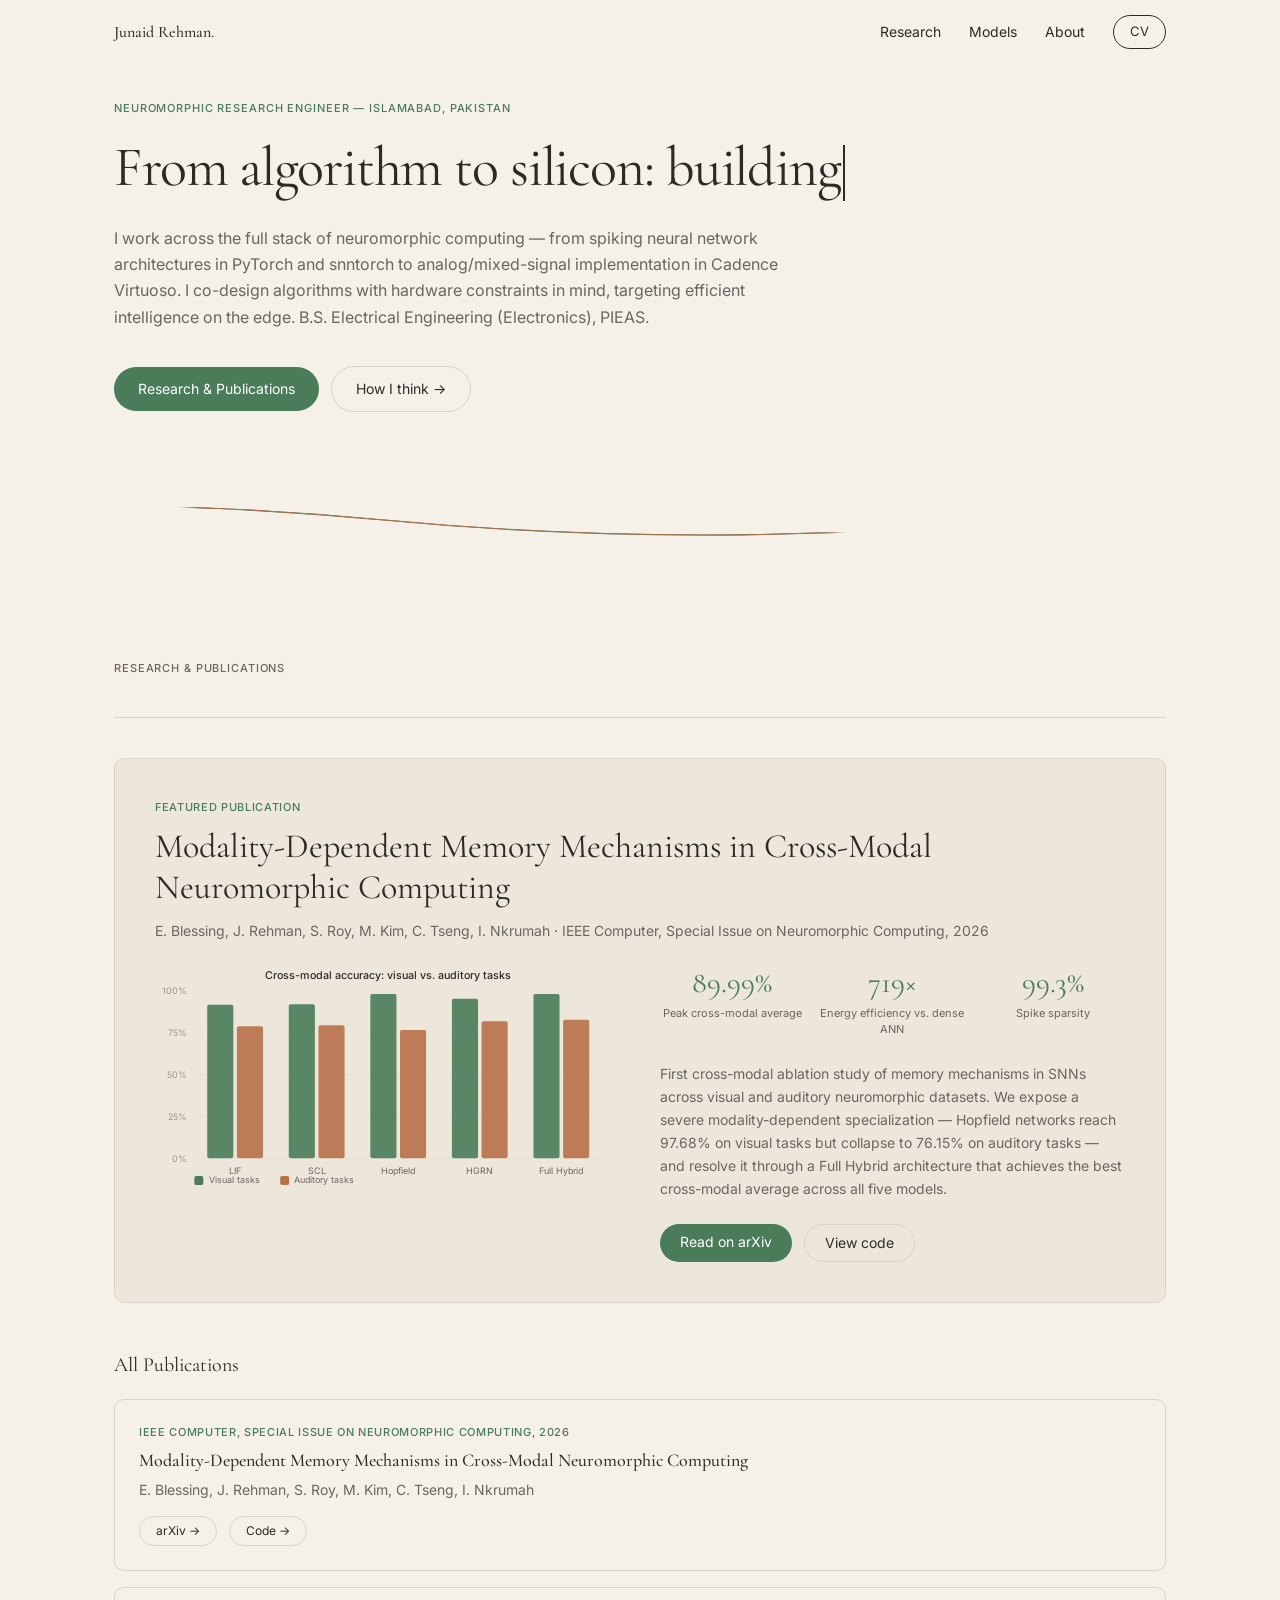
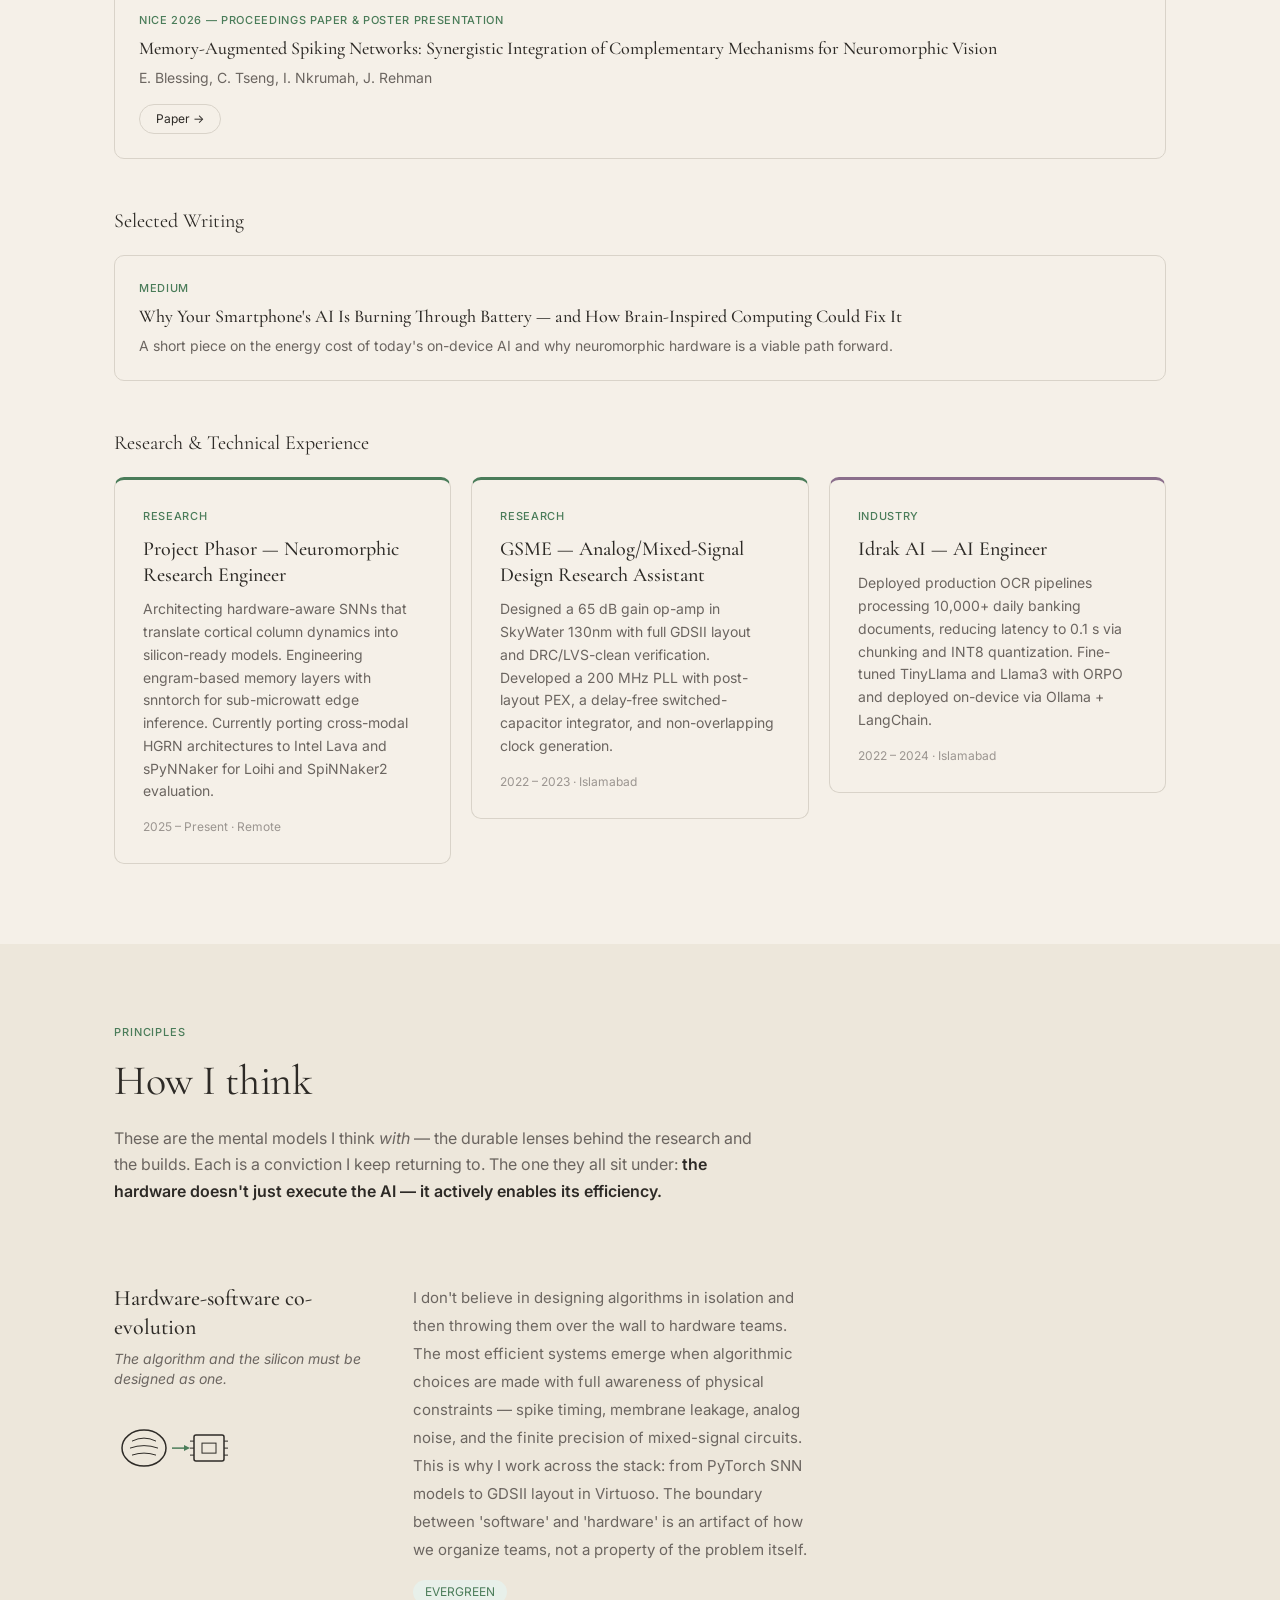
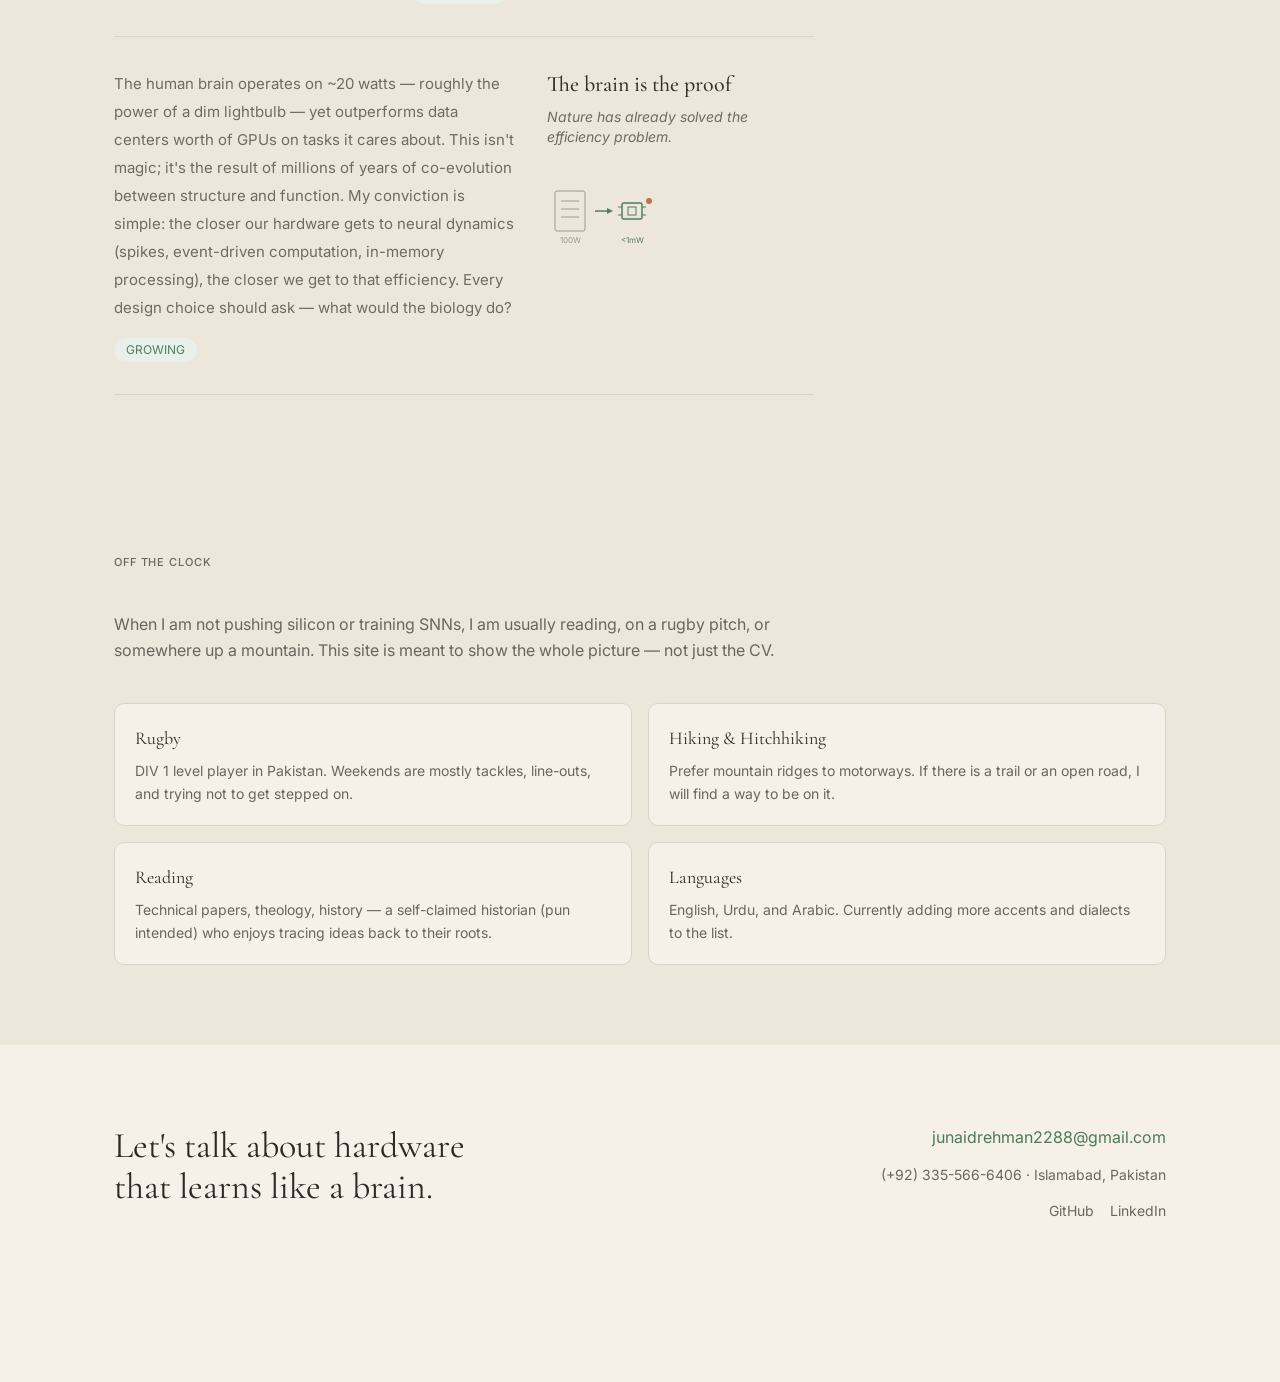
==== commit 4ef2e453: "Remove RTK Tools & Workflow section from site" ====
--- a/index.html
+++ b/index.html
@@ -7,8 +7,8 @@
     <link rel="preconnect" href="https://fonts.googleapis.com">
     <link rel="preconnect" href="https://fonts.gstatic.com" crossorigin>
     <link href="https://fonts.googleapis.com/css2?family=Cormorant+Garamond:ital,wght@0,400;0,500;1,400;1,500&family=Inter:wght@400;500;600&display=swap" rel="stylesheet">
-    <script type="module" crossorigin src="./assets/index-DUGJMeHy.js"></script>
-    <link rel="stylesheet" crossorigin href="./assets/index-BFR36bzh.css">
+    <script type="module" crossorigin src="./assets/index-CII99864.js"></script>
+    <link rel="stylesheet" crossorigin href="./assets/index-1U-7nVOG.css">
   </head>
   <body>
     <div id="root"></div>
--- a/assets/index-1U-7nVOG.css
+++ b/assets/index-1U-7nVOG.css
@@ -0,0 +1 @@
+*,:before,:after{--tw-border-spacing-x: 0;--tw-border-spacing-y: 0;--tw-translate-x: 0;--tw-translate-y: 0;--tw-rotate: 0;--tw-skew-x: 0;--tw-skew-y: 0;--tw-scale-x: 1;--tw-scale-y: 1;--tw-pan-x: ;--tw-pan-y: ;--tw-pinch-zoom: ;--tw-scroll-snap-strictness: proximity;--tw-gradient-from-position: ;--tw-gradient-via-position: ;--tw-gradient-to-position: ;--tw-ordinal: ;--tw-slashed-zero: ;--tw-numeric-figure: ;--tw-numeric-spacing: ;--tw-numeric-fraction: ;--tw-ring-inset: ;--tw-ring-offset-width: 0px;--tw-ring-offset-color: #fff;--tw-ring-color: rgb(59 130 246 / .5);--tw-ring-offset-shadow: 0 0 #0000;--tw-ring-shadow: 0 0 #0000;--tw-shadow: 0 0 #0000;--tw-shadow-colored: 0 0 #0000;--tw-blur: ;--tw-brightness: ;--tw-contrast: ;--tw-grayscale: ;--tw-hue-rotate: ;--tw-invert: ;--tw-saturate: ;--tw-sepia: ;--tw-drop-shadow: ;--tw-backdrop-blur: ;--tw-backdrop-brightness: ;--tw-backdrop-contrast: ;--tw-backdrop-grayscale: ;--tw-backdrop-hue-rotate: ;--tw-backdrop-invert: ;--tw-backdrop-opacity: ;--tw-backdrop-saturate: ;--tw-backdrop-sepia: ;--tw-contain-size: ;--tw-contain-layout: ;--tw-contain-paint: ;--tw-contain-style: }::backdrop{--tw-border-spacing-x: 0;--tw-border-spacing-y: 0;--tw-translate-x: 0;--tw-translate-y: 0;--tw-rotate: 0;--tw-skew-x: 0;--tw-skew-y: 0;--tw-scale-x: 1;--tw-scale-y: 1;--tw-pan-x: ;--tw-pan-y: ;--tw-pinch-zoom: ;--tw-scroll-snap-strictness: proximity;--tw-gradient-from-position: ;--tw-gradient-via-position: ;--tw-gradient-to-position: ;--tw-ordinal: ;--tw-slashed-zero: ;--tw-numeric-figure: ;--tw-numeric-spacing: ;--tw-numeric-fraction: ;--tw-ring-inset: ;--tw-ring-offset-width: 0px;--tw-ring-offset-color: #fff;--tw-ring-color: rgb(59 130 246 / .5);--tw-ring-offset-shadow: 0 0 #0000;--tw-ring-shadow: 0 0 #0000;--tw-shadow: 0 0 #0000;--tw-shadow-colored: 0 0 #0000;--tw-blur: ;--tw-brightness: ;--tw-contrast: ;--tw-grayscale: ;--tw-hue-rotate: ;--tw-invert: ;--tw-saturate: ;--tw-sepia: ;--tw-drop-shadow: ;--tw-backdrop-blur: ;--tw-backdrop-brightness: ;--tw-backdrop-contrast: ;--tw-backdrop-grayscale: ;--tw-backdrop-hue-rotate: ;--tw-backdrop-invert: ;--tw-backdrop-opacity: ;--tw-backdrop-saturate: ;--tw-backdrop-sepia: ;--tw-contain-size: ;--tw-contain-layout: ;--tw-contain-paint: ;--tw-contain-style: }*,:before,:after{box-sizing:border-box;border-width:0;border-style:solid;border-color:#e5e7eb}:before,:after{--tw-content: ""}html,:host{line-height:1.5;-webkit-text-size-adjust:100%;-moz-tab-size:4;-o-tab-size:4;tab-size:4;font-family:ui-sans-serif,system-ui,sans-serif,"Apple Color Emoji","Segoe UI Emoji",Segoe UI Symbol,"Noto Color Emoji";font-feature-settings:normal;font-variation-settings:normal;-webkit-tap-highlight-color:transparent}body{margin:0;line-height:inherit}hr{height:0;color:inherit;border-top-width:1px}abbr:where([title]){-webkit-text-decoration:underline dotted;text-decoration:underline dotted}h1,h2,h3,h4,h5,h6{font-size:inherit;font-weight:inherit}a{color:inherit;text-decoration:inherit}b,strong{font-weight:bolder}code,kbd,samp,pre{font-family:ui-monospace,SFMono-Regular,Menlo,Monaco,Consolas,Liberation Mono,Courier New,monospace;font-feature-settings:normal;font-variation-settings:normal;font-size:1em}small{font-size:80%}sub,sup{font-size:75%;line-height:0;position:relative;vertical-align:baseline}sub{bottom:-.25em}sup{top:-.5em}table{text-indent:0;border-color:inherit;border-collapse:collapse}button,input,optgroup,select,textarea{font-family:inherit;font-feature-settings:inherit;font-variation-settings:inherit;font-size:100%;font-weight:inherit;line-height:inherit;letter-spacing:inherit;color:inherit;margin:0;padding:0}button,select{text-transform:none}button,input:where([type=button]),input:where([type=reset]),input:where([type=submit]){-webkit-appearance:button;background-color:transparent;background-image:none}:-moz-focusring{outline:auto}:-moz-ui-invalid{box-shadow:none}progress{vertical-align:baseline}::-webkit-inner-spin-button,::-webkit-outer-spin-button{height:auto}[type=search]{-webkit-appearance:textfield;outline-offset:-2px}::-webkit-search-decoration{-webkit-appearance:none}::-webkit-file-upload-button{-webkit-appearance:button;font:inherit}summary{display:list-item}blockquote,dl,dd,h1,h2,h3,h4,h5,h6,hr,figure,p,pre{margin:0}fieldset{margin:0;padding:0}legend{padding:0}ol,ul,menu{list-style:none;margin:0;padding:0}dialog{padding:0}textarea{resize:vertical}input::-moz-placeholder,textarea::-moz-placeholder{opacity:1;color:#9ca3af}input::placeholder,textarea::placeholder{opacity:1;color:#9ca3af}button,[role=button]{cursor:pointer}:disabled{cursor:default}img,svg,video,canvas,audio,iframe,embed,object{display:block;vertical-align:middle}img,video{max-width:100%;height:auto}[hidden]:where(:not([hidden=until-found])){display:none}:root{--cream: #F5F0E8;--cream-dark: #EDE7DB;--charcoal: #2D2A26;--forest: #4A7C59;--forest-light: #E8F0EA;--terracotta: #B8704A;--terracotta-light: #F5E6DC;--slate: #6B6560;--slate-light: #9B9590;--border-color: #D9D3C9;--white: #FFFFFF;--background: 40 24% 94%;--foreground: 30 6% 16%;--card: 40 24% 94%;--card-foreground: 30 6% 16%;--primary: 138 26% 39%;--primary-foreground: 0 0% 100%;--secondary: 40 18% 90%;--secondary-foreground: 30 6% 16%;--muted: 40 18% 90%;--muted-foreground: 25 4% 40%;--accent: 40 18% 90%;--accent-foreground: 30 6% 16%;--destructive: 0 84.2% 60.2%;--destructive-foreground: 0 0% 98%;--border: 35 14% 82%;--input: 35 14% 82%;--ring: 138 26% 39%;--radius: .625rem}html{scroll-behavior:smooth}body{font-family:Inter,sans-serif;background-color:var(--cream);color:var(--charcoal);-webkit-font-smoothing:antialiased;-moz-osx-font-smoothing:grayscale}h1,h2,h3,h4,h5,h6{font-family:Cormorant Garamond,serif}.\!container{width:100%!important}.container{width:100%}@media(min-width:640px){.\!container{max-width:640px!important}.container{max-width:640px}}@media(min-width:768px){.\!container{max-width:768px!important}.container{max-width:768px}}@media(min-width:1024px){.\!container{max-width:1024px!important}.container{max-width:1024px}}@media(min-width:1280px){.\!container{max-width:1280px!important}.container{max-width:1280px}}@media(min-width:1536px){.\!container{max-width:1536px!important}.container{max-width:1536px}}.wave-stroke-bg,.wave-stroke-fg,.wave-stroke-accent{stroke-dasharray:2000;stroke-dashoffset:2000;animation-play-state:paused}.animate-strokes .wave-stroke-bg{animation:waveDraw 2.5s ease-out forwards;animation-play-state:running}.animate-strokes .wave-stroke-fg{animation:waveDraw 2.5s ease-out .4s forwards;animation-play-state:running}.animate-strokes .wave-stroke-accent{animation:waveDraw 2.5s ease-out .8s forwards;animation-play-state:running}.sr-only{position:absolute;width:1px;height:1px;padding:0;margin:-1px;overflow:hidden;clip:rect(0,0,0,0);white-space:nowrap;border-width:0}.pointer-events-none{pointer-events:none}.visible{visibility:visible}.invisible{visibility:hidden}.collapse{visibility:collapse}.fixed{position:fixed}.absolute{position:absolute}.relative{position:relative}.inset-0{inset:0}.inset-x-0{left:0;right:0}.inset-y-0{top:0;bottom:0}.-bottom-12{bottom:-3rem}.-left-12{left:-3rem}.-right-12{right:-3rem}.-top-12{top:-3rem}.bottom-0{bottom:0}.left-0{left:0}.left-1\/2{left:50%}.left-2{left:.5rem}.left-\[50\%\]{left:50%}.right-0{right:0}.right-1{right:.25rem}.right-2{right:.5rem}.right-3{right:.75rem}.right-4{right:1rem}.top-0{top:0}.top-1\.5{top:.375rem}.top-1\/2{top:50%}.top-3\.5{top:.875rem}.top-4{top:1rem}.top-\[1px\]{top:1px}.top-\[50\%\]{top:50%}.top-\[60\%\]{top:60%}.top-full{top:100%}.isolate{isolation:isolate}.z-10{z-index:10}.z-20{z-index:20}.z-50{z-index:50}.z-\[1\]{z-index:1}.order-first{order:-9999}.order-last{order:9999}.col-start-2{grid-column-start:2}.row-span-2{grid-row:span 2 / span 2}.row-start-1{grid-row-start:1}.\!m-0{margin:0!important}.-mx-1{margin-left:-.25rem;margin-right:-.25rem}.-my-2{margin-top:-.5rem;margin-bottom:-.5rem}.mx-2{margin-left:.5rem;margin-right:.5rem}.mx-3\.5{margin-left:.875rem;margin-right:.875rem}.mx-auto{margin-left:auto;margin-right:auto}.my-0{margin-top:0;margin-bottom:0}.my-0\.5{margin-top:.125rem;margin-bottom:.125rem}.my-1{margin-top:.25rem;margin-bottom:.25rem}.my-12{margin-top:3rem;margin-bottom:3rem}.-ml-4{margin-left:-1rem}.-mt-4{margin-top:-1rem}.mb-10{margin-bottom:2.5rem}.mb-12{margin-bottom:3rem}.mb-2{margin-bottom:.5rem}.mb-2\.5{margin-bottom:.625rem}.mb-3{margin-bottom:.75rem}.mb-4{margin-bottom:1rem}.mb-5{margin-bottom:1.25rem}.mb-6{margin-bottom:1.5rem}.ml-1{margin-left:.25rem}.ml-4{margin-left:1rem}.ml-auto{margin-left:auto}.mt-1{margin-top:.25rem}.mt-1\.5{margin-top:.375rem}.mt-12{margin-top:3rem}.mt-2{margin-top:.5rem}.mt-4{margin-top:1rem}.mt-6{margin-top:1.5rem}.mt-9{margin-top:2.25rem}.mt-auto{margin-top:auto}.line-clamp-1{overflow:hidden;display:-webkit-box;-webkit-box-orient:vertical;-webkit-line-clamp:1}.line-clamp-2{overflow:hidden;display:-webkit-box;-webkit-box-orient:vertical;-webkit-line-clamp:2}.block{display:block}.inline-block{display:inline-block}.flex{display:flex}.inline-flex{display:inline-flex}.table{display:table}.table-caption{display:table-caption}.table-cell{display:table-cell}.table-row{display:table-row}.grid{display:grid}.hidden{display:none}.aspect-square{aspect-ratio:1 / 1}.aspect-video{aspect-ratio:16 / 9}.size-10{width:2.5rem;height:2.5rem}.size-2{width:.5rem;height:.5rem}.size-2\.5{width:.625rem;height:.625rem}.size-3{width:.75rem;height:.75rem}.size-3\.5{width:.875rem;height:.875rem}.size-4{width:1rem;height:1rem}.size-6{width:1.5rem;height:1.5rem}.size-7{width:1.75rem;height:1.75rem}.size-8{width:2rem;height:2rem}.size-9{width:2.25rem;height:2.25rem}.size-auto{width:auto;height:auto}.size-full{width:100%;height:100%}.h-1\.5{height:.375rem}.h-10{height:2.5rem}.h-12{height:3rem}.h-2{height:.5rem}.h-2\.5{height:.625rem}.h-4{height:1rem}.h-5{height:1.25rem}.h-6{height:1.5rem}.h-7{height:1.75rem}.h-8{height:2rem}.h-9{height:2.25rem}.h-\[1\.15rem\]{height:1.15rem}.h-\[calc\(100\%-1px\)\]{height:calc(100% - 1px)}.h-\[var\(--radix-navigation-menu-viewport-height\)\]{height:var(--radix-navigation-menu-viewport-height)}.h-\[var\(--radix-select-trigger-height\)\]{height:var(--radix-select-trigger-height)}.h-auto{height:auto}.h-full{height:100%}.h-px{height:1px}.h-svh{height:100svh}.max-h-\[300px\]{max-height:300px}.min-h-0{min-height:0px}.min-h-16{min-height:4rem}.min-h-4{min-height:1rem}.min-h-svh{min-height:100svh}.w-0{width:0px}.w-1{width:.25rem}.w-2{width:.5rem}.w-2\.5{width:.625rem}.w-3{width:.75rem}.w-3\/4{width:75%}.w-4{width:1rem}.w-5{width:1.25rem}.w-64{width:16rem}.w-72{width:18rem}.w-8{width:2rem}.w-9{width:2.25rem}.w-\[100px\]{width:100px}.w-auto{width:auto}.w-fit{width:-moz-fit-content;width:fit-content}.w-full{width:100%}.w-max{width:-moz-max-content;width:max-content}.w-px{width:1px}.min-w-0{min-width:0px}.min-w-10{min-width:2.5rem}.min-w-5{min-width:1.25rem}.min-w-8{min-width:2rem}.min-w-9{min-width:2.25rem}.min-w-\[12rem\]{min-width:12rem}.min-w-\[8rem\]{min-width:8rem}.min-w-\[var\(--radix-select-trigger-width\)\]{min-width:var(--radix-select-trigger-width)}.max-w-2xl{max-width:42rem}.max-w-3xl{max-width:48rem}.max-w-\[calc\(100\%-2rem\)\]{max-width:calc(100% - 2rem)}.max-w-max{max-width:-moz-max-content;max-width:max-content}.max-w-sm{max-width:24rem}.flex-1{flex:1 1 0%}.shrink-0{flex-shrink:0}.grow{flex-grow:1}.grow-0{flex-grow:0}.basis-full{flex-basis:100%}.caption-bottom{caption-side:bottom}.border-collapse{border-collapse:collapse}.-translate-x-1\/2{--tw-translate-x: -50%;transform:translate(var(--tw-translate-x),var(--tw-translate-y)) rotate(var(--tw-rotate)) skew(var(--tw-skew-x)) skewY(var(--tw-skew-y)) scaleX(var(--tw-scale-x)) scaleY(var(--tw-scale-y))}.-translate-x-px{--tw-translate-x: -1px;transform:translate(var(--tw-translate-x),var(--tw-translate-y)) rotate(var(--tw-rotate)) skew(var(--tw-skew-x)) skewY(var(--tw-skew-y)) scaleX(var(--tw-scale-x)) scaleY(var(--tw-scale-y))}.-translate-y-1\/2{--tw-translate-y: -50%;transform:translate(var(--tw-translate-x),var(--tw-translate-y)) rotate(var(--tw-rotate)) skew(var(--tw-skew-x)) skewY(var(--tw-skew-y)) scaleX(var(--tw-scale-x)) scaleY(var(--tw-scale-y))}.translate-x-\[-50\%\]{--tw-translate-x: -50%;transform:translate(var(--tw-translate-x),var(--tw-translate-y)) rotate(var(--tw-rotate)) skew(var(--tw-skew-x)) skewY(var(--tw-skew-y)) scaleX(var(--tw-scale-x)) scaleY(var(--tw-scale-y))}.translate-x-px{--tw-translate-x: 1px;transform:translate(var(--tw-translate-x),var(--tw-translate-y)) rotate(var(--tw-rotate)) skew(var(--tw-skew-x)) skewY(var(--tw-skew-y)) scaleX(var(--tw-scale-x)) scaleY(var(--tw-scale-y))}.translate-y-0\.5{--tw-translate-y: .125rem;transform:translate(var(--tw-translate-x),var(--tw-translate-y)) rotate(var(--tw-rotate)) skew(var(--tw-skew-x)) skewY(var(--tw-skew-y)) scaleX(var(--tw-scale-x)) scaleY(var(--tw-scale-y))}.translate-y-\[-50\%\]{--tw-translate-y: -50%;transform:translate(var(--tw-translate-x),var(--tw-translate-y)) rotate(var(--tw-rotate)) skew(var(--tw-skew-x)) skewY(var(--tw-skew-y)) scaleX(var(--tw-scale-x)) scaleY(var(--tw-scale-y))}.translate-y-\[calc\(-50\%_-_2px\)\]{--tw-translate-y: calc(-50% - 2px) ;transform:translate(var(--tw-translate-x),var(--tw-translate-y)) rotate(var(--tw-rotate)) skew(var(--tw-skew-x)) skewY(var(--tw-skew-y)) scaleX(var(--tw-scale-x)) scaleY(var(--tw-scale-y))}.rotate-45{--tw-rotate: 45deg;transform:translate(var(--tw-translate-x),var(--tw-translate-y)) rotate(var(--tw-rotate)) skew(var(--tw-skew-x)) skewY(var(--tw-skew-y)) scaleX(var(--tw-scale-x)) scaleY(var(--tw-scale-y))}.rotate-90{--tw-rotate: 90deg;transform:translate(var(--tw-translate-x),var(--tw-translate-y)) rotate(var(--tw-rotate)) skew(var(--tw-skew-x)) skewY(var(--tw-skew-y)) scaleX(var(--tw-scale-x)) scaleY(var(--tw-scale-y))}.transform{transform:translate(var(--tw-translate-x),var(--tw-translate-y)) rotate(var(--tw-rotate)) skew(var(--tw-skew-x)) skewY(var(--tw-skew-y)) scaleX(var(--tw-scale-x)) scaleY(var(--tw-scale-y))}@keyframes caret-blink{0%,70%,to{opacity:1}20%,50%{opacity:0}}.animate-caret-blink{animation:caret-blink 1.25s ease-out infinite}@keyframes pulse{50%{opacity:.5}}.animate-pulse{animation:pulse 2s cubic-bezier(.4,0,.6,1) infinite}@keyframes spin{to{transform:rotate(360deg)}}.animate-spin{animation:spin 1s linear infinite}.cursor-default{cursor:default}.cursor-pointer{cursor:pointer}.cursor-text{cursor:text}.touch-none{touch-action:none}.select-none{-webkit-user-select:none;-moz-user-select:none;user-select:none}.resize-none{resize:none}.resize{resize:both}.scroll-my-1{scroll-margin-top:.25rem;scroll-margin-bottom:.25rem}.scroll-py-1{scroll-padding-top:.25rem;scroll-padding-bottom:.25rem}.list-disc{list-style-type:disc}.list-none{list-style-type:none}.auto-rows-min{grid-auto-rows:min-content}.grid-cols-1{grid-template-columns:repeat(1,minmax(0,1fr))}.grid-cols-3{grid-template-columns:repeat(3,minmax(0,1fr))}.grid-cols-\[0_1fr\]{grid-template-columns:0 1fr}.grid-rows-\[auto_auto\]{grid-template-rows:auto auto}.flex-row{flex-direction:row}.flex-col{flex-direction:column}.flex-col-reverse{flex-direction:column-reverse}.flex-wrap{flex-wrap:wrap}.place-content-center{place-content:center}.items-start{align-items:flex-start}.items-end{align-items:flex-end}.items-center{align-items:center}.items-stretch{align-items:stretch}.justify-start{justify-content:flex-start}.justify-center{justify-content:center}.justify-between{justify-content:space-between}.justify-items-start{justify-items:start}.gap-0\.5{gap:.125rem}.gap-1{gap:.25rem}.gap-1\.5{gap:.375rem}.gap-10{gap:2.5rem}.gap-2{gap:.5rem}.gap-2\.5{gap:.625rem}.gap-3{gap:.75rem}.gap-4{gap:1rem}.gap-5{gap:1.25rem}.gap-6{gap:1.5rem}.gap-7{gap:1.75rem}.gap-\[--spacing\(var\(--gap\)\)\]{gap:var(--spacing(var(--gap)))}.gap-y-0\.5{row-gap:.125rem}.space-y-4>:not([hidden])~:not([hidden]){--tw-space-y-reverse: 0;margin-top:calc(1rem * calc(1 - var(--tw-space-y-reverse)));margin-bottom:calc(1rem * var(--tw-space-y-reverse))}.self-start{align-self:flex-start}.self-stretch{align-self:stretch}.justify-self-end{justify-self:end}.overflow-auto{overflow:auto}.overflow-hidden{overflow:hidden}.overflow-x-auto{overflow-x:auto}.overflow-y-auto{overflow-y:auto}.overflow-x-hidden{overflow-x:hidden}.whitespace-nowrap{white-space:nowrap}.text-balance{text-wrap:balance}.break-words{overflow-wrap:break-word}.rounded-3xl{border-radius:1.5rem}.rounded-\[10px\]{border-radius:10px}.rounded-\[20px\]{border-radius:20px}.rounded-\[2px\]{border-radius:2px}.rounded-\[4px\]{border-radius:4px}.rounded-\[calc\(var\(--radius\)-5px\)\]{border-radius:calc(var(--radius) - 5px)}.rounded-\[inherit\]{border-radius:inherit}.rounded-full{border-radius:9999px}.rounded-lg{border-radius:var(--radius)}.rounded-md{border-radius:calc(var(--radius) - 2px)}.rounded-none{border-radius:0}.rounded-sm{border-radius:calc(var(--radius) - 4px)}.rounded-xl{border-radius:calc(var(--radius) + 4px)}.rounded-xs{border-radius:calc(var(--radius) - 6px)}.rounded-l-md{border-top-left-radius:calc(var(--radius) - 2px);border-bottom-left-radius:calc(var(--radius) - 2px)}.rounded-r-md{border-top-right-radius:calc(var(--radius) - 2px);border-bottom-right-radius:calc(var(--radius) - 2px)}.rounded-tl-sm{border-top-left-radius:calc(var(--radius) - 4px)}.border{border-width:1px}.border-0{border-width:0px}.border-\[1\.5px\]{border-width:1.5px}.border-y{border-top-width:1px;border-bottom-width:1px}.border-b{border-bottom-width:1px}.border-l{border-left-width:1px}.border-r{border-right-width:1px}.border-t{border-top-width:1px}.border-dashed{border-style:dashed}.border-border{border-color:hsl(var(--border))}.border-border\/50{border-color:hsl(var(--border) / .5)}.border-input{border-color:hsl(var(--input))}.border-primary{border-color:hsl(var(--primary))}.border-sidebar-border{border-color:hsl(var(--sidebar-border))}.border-transparent{border-color:transparent}.border-l-transparent{border-left-color:transparent}.border-t-transparent{border-top-color:transparent}.bg-accent{background-color:hsl(var(--accent))}.bg-background{background-color:hsl(var(--background))}.bg-black\/50{background-color:#00000080}.bg-border{background-color:hsl(var(--border))}.bg-card{background-color:hsl(var(--card))}.bg-destructive{--tw-bg-opacity: 1;background-color:hsl(var(--destructive) / var(--tw-bg-opacity, 1))}.bg-foreground{background-color:hsl(var(--foreground))}.bg-input{background-color:hsl(var(--input))}.bg-muted{background-color:hsl(var(--muted))}.bg-muted\/50{background-color:hsl(var(--muted) / .5)}.bg-popover{background-color:hsl(var(--popover))}.bg-primary{background-color:hsl(var(--primary))}.bg-primary\/20{background-color:hsl(var(--primary) / .2)}.bg-secondary{background-color:hsl(var(--secondary))}.bg-sidebar{background-color:hsl(var(--sidebar-background))}.bg-sidebar-border{background-color:hsl(var(--sidebar-border))}.bg-transparent{background-color:transparent}.bg-white{--tw-bg-opacity: 1;background-color:rgb(255 255 255 / var(--tw-bg-opacity, 1))}.fill-current{fill:currentColor}.fill-foreground{fill:hsl(var(--foreground))}.fill-primary{fill:hsl(var(--primary))}.p-0{padding:0}.p-1{padding:.25rem}.p-2{padding:.5rem}.p-3{padding:.75rem}.p-4{padding:1rem}.p-5{padding:1.25rem}.p-6{padding:1.5rem}.p-7{padding:1.75rem}.p-\[3px\]{padding:3px}.p-px{padding:1px}.px-1{padding-left:.25rem;padding-right:.25rem}.px-1\.5{padding-left:.375rem;padding-right:.375rem}.px-2{padding-left:.5rem;padding-right:.5rem}.px-2\.5{padding-left:.625rem;padding-right:.625rem}.px-3{padding-left:.75rem;padding-right:.75rem}.px-4{padding-left:1rem;padding-right:1rem}.px-5{padding-left:1.25rem;padding-right:1.25rem}.px-6{padding-left:1.5rem;padding-right:1.5rem}.py-0\.5{padding-top:.125rem;padding-bottom:.125rem}.py-1{padding-top:.25rem;padding-bottom:.25rem}.py-1\.5{padding-top:.375rem;padding-bottom:.375rem}.py-2{padding-top:.5rem;padding-bottom:.5rem}.py-3{padding-top:.75rem;padding-bottom:.75rem}.py-4{padding-top:1rem;padding-bottom:1rem}.py-6{padding-top:1.5rem;padding-bottom:1.5rem}.py-8{padding-top:2rem;padding-bottom:2rem}.pb-3{padding-bottom:.75rem}.pb-4{padding-bottom:1rem}.pl-2{padding-left:.5rem}.pl-3{padding-left:.75rem}.pl-4{padding-left:1rem}.pl-8{padding-left:2rem}.pr-1{padding-right:.25rem}.pr-2{padding-right:.5rem}.pr-2\.5{padding-right:.625rem}.pr-3{padding-right:.75rem}.pr-8{padding-right:2rem}.pt-0{padding-top:0}.pt-3{padding-top:.75rem}.pt-4{padding-top:1rem}.text-left{text-align:left}.text-center{text-align:center}.align-middle{vertical-align:middle}.font-mono{font-family:ui-monospace,SFMono-Regular,Menlo,Monaco,Consolas,Liberation Mono,Courier New,monospace}.font-sans{font-family:ui-sans-serif,system-ui,sans-serif,"Apple Color Emoji","Segoe UI Emoji",Segoe UI Symbol,"Noto Color Emoji"}.text-2xl{font-size:1.5rem;line-height:2rem}.text-3xl{font-size:1.875rem;line-height:2.25rem}.text-4xl{font-size:2.25rem;line-height:2.5rem}.text-\[0\.8rem\]{font-size:.8rem}.text-\[11px\]{font-size:11px}.text-\[13px\]{font-size:13px}.text-\[15px\]{font-size:15px}.text-\[22px\]{font-size:22px}.text-base{font-size:1rem;line-height:1.5rem}.text-lg{font-size:1.125rem;line-height:1.75rem}.text-sm{font-size:.875rem;line-height:1.25rem}.text-sm\/relaxed{font-size:.875rem;line-height:1.625}.text-xl{font-size:1.25rem;line-height:1.75rem}.text-xs{font-size:.75rem;line-height:1rem}.font-medium{font-weight:500}.font-normal{font-weight:400}.font-semibold{font-weight:600}.uppercase{text-transform:uppercase}.italic{font-style:italic}.tabular-nums{--tw-numeric-spacing: tabular-nums;font-variant-numeric:var(--tw-ordinal) var(--tw-slashed-zero) var(--tw-numeric-figure) var(--tw-numeric-spacing) var(--tw-numeric-fraction)}.leading-7{line-height:1.75rem}.leading-none{line-height:1}.leading-normal{line-height:1.5}.leading-relaxed{line-height:1.625}.leading-snug{line-height:1.375}.tracking-\[0\.06em\]{letter-spacing:.06em}.tracking-\[0\.08em\]{letter-spacing:.08em}.tracking-tight{letter-spacing:-.025em}.tracking-widest{letter-spacing:.1em}.text-accent-foreground{color:hsl(var(--accent-foreground))}.text-background{color:hsl(var(--background))}.text-card-foreground{color:hsl(var(--card-foreground))}.text-current{color:currentColor}.text-destructive{--tw-text-opacity: 1;color:hsl(var(--destructive) / var(--tw-text-opacity, 1))}.text-foreground{color:hsl(var(--foreground))}.text-muted-foreground{color:hsl(var(--muted-foreground))}.text-popover-foreground{color:hsl(var(--popover-foreground))}.text-primary{color:hsl(var(--primary))}.text-primary-foreground{color:hsl(var(--primary-foreground))}.text-secondary-foreground{color:hsl(var(--secondary-foreground))}.text-sidebar-foreground{color:hsl(var(--sidebar-foreground))}.text-sidebar-foreground\/70{color:hsl(var(--sidebar-foreground) / .7)}.text-white{--tw-text-opacity: 1;color:rgb(255 255 255 / var(--tw-text-opacity, 1))}.underline{text-decoration-line:underline}.underline-offset-4{text-underline-offset:4px}.opacity-0{opacity:0}.opacity-50{opacity:.5}.opacity-70{opacity:.7}.shadow{--tw-shadow: 0 1px 3px 0 rgb(0 0 0 / .1), 0 1px 2px -1px rgb(0 0 0 / .1);--tw-shadow-colored: 0 1px 3px 0 var(--tw-shadow-color), 0 1px 2px -1px var(--tw-shadow-color);box-shadow:var(--tw-ring-offset-shadow, 0 0 #0000),var(--tw-ring-shadow, 0 0 #0000),var(--tw-shadow)}.shadow-\[0_0_0_1px_hsl\(var\(--sidebar-border\)\)\]{--tw-shadow: 0 0 0 1px hsl(var(--sidebar-border));--tw-shadow-colored: 0 0 0 1px var(--tw-shadow-color);box-shadow:var(--tw-ring-offset-shadow, 0 0 #0000),var(--tw-ring-shadow, 0 0 #0000),var(--tw-shadow)}.shadow-lg{--tw-shadow: 0 10px 15px -3px rgb(0 0 0 / .1), 0 4px 6px -4px rgb(0 0 0 / .1);--tw-shadow-colored: 0 10px 15px -3px var(--tw-shadow-color), 0 4px 6px -4px var(--tw-shadow-color);box-shadow:var(--tw-ring-offset-shadow, 0 0 #0000),var(--tw-ring-shadow, 0 0 #0000),var(--tw-shadow)}.shadow-md{--tw-shadow: 0 4px 6px -1px rgb(0 0 0 / .1), 0 2px 4px -2px rgb(0 0 0 / .1);--tw-shadow-colored: 0 4px 6px -1px var(--tw-shadow-color), 0 2px 4px -2px var(--tw-shadow-color);box-shadow:var(--tw-ring-offset-shadow, 0 0 #0000),var(--tw-ring-shadow, 0 0 #0000),var(--tw-shadow)}.shadow-none{--tw-shadow: 0 0 #0000;--tw-shadow-colored: 0 0 #0000;box-shadow:var(--tw-ring-offset-shadow, 0 0 #0000),var(--tw-ring-shadow, 0 0 #0000),var(--tw-shadow)}.shadow-sm{--tw-shadow: 0 1px 2px 0 rgb(0 0 0 / .05);--tw-shadow-colored: 0 1px 2px 0 var(--tw-shadow-color);box-shadow:var(--tw-ring-offset-shadow, 0 0 #0000),var(--tw-ring-shadow, 0 0 #0000),var(--tw-shadow)}.shadow-xl{--tw-shadow: 0 20px 25px -5px rgb(0 0 0 / .1), 0 8px 10px -6px rgb(0 0 0 / .1);--tw-shadow-colored: 0 20px 25px -5px var(--tw-shadow-color), 0 8px 10px -6px var(--tw-shadow-color);box-shadow:var(--tw-ring-offset-shadow, 0 0 #0000),var(--tw-ring-shadow, 0 0 #0000),var(--tw-shadow)}.shadow-xs{--tw-shadow: 0 1px 2px 0 rgb(0 0 0 / .05);--tw-shadow-colored: 0 1px 2px 0 var(--tw-shadow-color);box-shadow:var(--tw-ring-offset-shadow, 0 0 #0000),var(--tw-ring-shadow, 0 0 #0000),var(--tw-shadow)}.outline-none{outline:2px solid transparent;outline-offset:2px}.outline{outline-style:solid}.ring{--tw-ring-offset-shadow: var(--tw-ring-inset) 0 0 0 var(--tw-ring-offset-width) var(--tw-ring-offset-color);--tw-ring-shadow: var(--tw-ring-inset) 0 0 0 calc(3px + var(--tw-ring-offset-width)) var(--tw-ring-color);box-shadow:var(--tw-ring-offset-shadow),var(--tw-ring-shadow),var(--tw-shadow, 0 0 #0000)}.ring-0{--tw-ring-offset-shadow: var(--tw-ring-inset) 0 0 0 var(--tw-ring-offset-width) var(--tw-ring-offset-color);--tw-ring-shadow: var(--tw-ring-inset) 0 0 0 calc(0px + var(--tw-ring-offset-width)) var(--tw-ring-color);box-shadow:var(--tw-ring-offset-shadow),var(--tw-ring-shadow),var(--tw-shadow, 0 0 #0000)}.ring-ring\/50{--tw-ring-color: hsl(var(--ring) / .5)}.ring-sidebar-ring{--tw-ring-color: hsl(var(--sidebar-ring))}.ring-offset-background{--tw-ring-offset-color: hsl(var(--background))}.blur{--tw-blur: blur(8px);filter:var(--tw-blur) var(--tw-brightness) var(--tw-contrast) var(--tw-grayscale) var(--tw-hue-rotate) var(--tw-invert) var(--tw-saturate) var(--tw-sepia) var(--tw-drop-shadow)}.filter{filter:var(--tw-blur) var(--tw-brightness) var(--tw-contrast) var(--tw-grayscale) var(--tw-hue-rotate) var(--tw-invert) var(--tw-saturate) var(--tw-sepia) var(--tw-drop-shadow)}.transition{transition-property:color,background-color,border-color,text-decoration-color,fill,stroke,opacity,box-shadow,transform,filter,backdrop-filter;transition-timing-function:cubic-bezier(.4,0,.2,1);transition-duration:.15s}.transition-\[color\,box-shadow\]{transition-property:color,box-shadow;transition-timing-function:cubic-bezier(.4,0,.2,1);transition-duration:.15s}.transition-\[left\,right\,width\]{transition-property:left,right,width;transition-timing-function:cubic-bezier(.4,0,.2,1);transition-duration:.15s}.transition-\[margin\,opacity\]{transition-property:margin,opacity;transition-timing-function:cubic-bezier(.4,0,.2,1);transition-duration:.15s}.transition-\[width\,height\,padding\]{transition-property:width,height,padding;transition-timing-function:cubic-bezier(.4,0,.2,1);transition-duration:.15s}.transition-\[width\]{transition-property:width;transition-timing-function:cubic-bezier(.4,0,.2,1);transition-duration:.15s}.transition-all{transition-property:all;transition-timing-function:cubic-bezier(.4,0,.2,1);transition-duration:.15s}.transition-colors{transition-property:color,background-color,border-color,text-decoration-color,fill,stroke;transition-timing-function:cubic-bezier(.4,0,.2,1);transition-duration:.15s}.transition-none{transition-property:none}.transition-opacity{transition-property:opacity;transition-timing-function:cubic-bezier(.4,0,.2,1);transition-duration:.15s}.transition-shadow{transition-property:box-shadow;transition-timing-function:cubic-bezier(.4,0,.2,1);transition-duration:.15s}.transition-transform{transition-property:transform;transition-timing-function:cubic-bezier(.4,0,.2,1);transition-duration:.15s}.duration-100{transition-duration:.1s}.duration-1000{transition-duration:1s}.duration-200{transition-duration:.2s}.duration-300{transition-duration:.3s}.ease-in-out{transition-timing-function:cubic-bezier(.4,0,.2,1)}.ease-linear{transition-timing-function:linear}.ease-out{transition-timing-function:cubic-bezier(0,0,.2,1)}@keyframes enter{0%{opacity:var(--tw-enter-opacity, 1);transform:translate3d(var(--tw-enter-translate-x, 0),var(--tw-enter-translate-y, 0),0) scale3d(var(--tw-enter-scale, 1),var(--tw-enter-scale, 1),var(--tw-enter-scale, 1)) rotate(var(--tw-enter-rotate, 0))}}@keyframes exit{to{opacity:var(--tw-exit-opacity, 1);transform:translate3d(var(--tw-exit-translate-x, 0),var(--tw-exit-translate-y, 0),0) scale3d(var(--tw-exit-scale, 1),var(--tw-exit-scale, 1),var(--tw-exit-scale, 1)) rotate(var(--tw-exit-rotate, 0))}}.animate-in{animation-name:enter;animation-duration:.15s;--tw-enter-opacity: initial;--tw-enter-scale: initial;--tw-enter-rotate: initial;--tw-enter-translate-x: initial;--tw-enter-translate-y: initial}.fade-in-0{--tw-enter-opacity: 0}.zoom-in-95{--tw-enter-scale: .95}.duration-100{animation-duration:.1s}.duration-1000{animation-duration:1s}.duration-200{animation-duration:.2s}.duration-300{animation-duration:.3s}.ease-in-out{animation-timing-function:cubic-bezier(.4,0,.2,1)}.ease-linear{animation-timing-function:linear}.ease-out{animation-timing-function:cubic-bezier(0,0,.2,1)}.\[--cell-size\:--spacing\(8\)\]{--cell-size: var(--spacing(8))}@keyframes waveDraw{to{stroke-dashoffset:0}}@media(prefers-reduced-motion:reduce){html{scroll-behavior:auto}.wave-stroke-bg,.wave-stroke-fg,.wave-stroke-accent{animation:none!important;stroke-dashoffset:0!important}}.selection\:bg-primary *::-moz-selection{background-color:hsl(var(--primary))}.selection\:bg-primary *::selection{background-color:hsl(var(--primary))}.selection\:text-primary-foreground *::-moz-selection{color:hsl(var(--primary-foreground))}.selection\:text-primary-foreground *::selection{color:hsl(var(--primary-foreground))}.selection\:bg-primary::-moz-selection{background-color:hsl(var(--primary))}.selection\:bg-primary::selection{background-color:hsl(var(--primary))}.selection\:text-primary-foreground::-moz-selection{color:hsl(var(--primary-foreground))}.selection\:text-primary-foreground::selection{color:hsl(var(--primary-foreground))}.file\:inline-flex::file-selector-button{display:inline-flex}.file\:h-7::file-selector-button{height:1.75rem}.file\:border-0::file-selector-button{border-width:0px}.file\:bg-transparent::file-selector-button{background-color:transparent}.file\:text-sm::file-selector-button{font-size:.875rem;line-height:1.25rem}.file\:font-medium::file-selector-button{font-weight:500}.file\:text-foreground::file-selector-button{color:hsl(var(--foreground))}.placeholder\:text-muted-foreground::-moz-placeholder{color:hsl(var(--muted-foreground))}.placeholder\:text-muted-foreground::placeholder{color:hsl(var(--muted-foreground))}.after\:absolute:after{content:var(--tw-content);position:absolute}.after\:-inset-2:after{content:var(--tw-content);inset:-.5rem}.after\:inset-y-0:after{content:var(--tw-content);top:0;bottom:0}.after\:left-1\/2:after{content:var(--tw-content);left:50%}.after\:w-1:after{content:var(--tw-content);width:.25rem}.after\:w-\[2px\]:after{content:var(--tw-content);width:2px}.after\:-translate-x-1\/2:after{content:var(--tw-content);--tw-translate-x: -50%;transform:translate(var(--tw-translate-x),var(--tw-translate-y)) rotate(var(--tw-rotate)) skew(var(--tw-skew-x)) skewY(var(--tw-skew-y)) scaleX(var(--tw-scale-x)) scaleY(var(--tw-scale-y))}.first\:rounded-l-md:first-child{border-top-left-radius:calc(var(--radius) - 2px);border-bottom-left-radius:calc(var(--radius) - 2px)}.first\:border-l:first-child{border-left-width:1px}.last\:mt-0:last-child{margin-top:0}.last\:rounded-r-md:last-child{border-top-right-radius:calc(var(--radius) - 2px);border-bottom-right-radius:calc(var(--radius) - 2px)}.last\:border-b-0:last-child{border-bottom-width:0px}.hover\:bg-accent:hover{background-color:hsl(var(--accent))}.hover\:bg-destructive\/90:hover{background-color:hsl(var(--destructive) / .9)}.hover\:bg-muted:hover{background-color:hsl(var(--muted))}.hover\:bg-muted\/50:hover{background-color:hsl(var(--muted) / .5)}.hover\:bg-primary\/90:hover{background-color:hsl(var(--primary) / .9)}.hover\:bg-secondary\/80:hover{background-color:hsl(var(--secondary) / .8)}.hover\:bg-sidebar-accent:hover{background-color:hsl(var(--sidebar-accent))}.hover\:text-accent-foreground:hover{color:hsl(var(--accent-foreground))}.hover\:text-foreground:hover{color:hsl(var(--foreground))}.hover\:text-muted-foreground:hover{color:hsl(var(--muted-foreground))}.hover\:text-sidebar-accent-foreground:hover{color:hsl(var(--sidebar-accent-foreground))}.hover\:underline:hover{text-decoration-line:underline}.hover\:opacity-100:hover{opacity:1}.hover\:shadow-\[0_0_0_1px_hsl\(var\(--sidebar-accent\)\)\]:hover{--tw-shadow: 0 0 0 1px hsl(var(--sidebar-accent));--tw-shadow-colored: 0 0 0 1px var(--tw-shadow-color);box-shadow:var(--tw-ring-offset-shadow, 0 0 #0000),var(--tw-ring-shadow, 0 0 #0000),var(--tw-shadow)}.hover\:ring-4:hover{--tw-ring-offset-shadow: var(--tw-ring-inset) 0 0 0 var(--tw-ring-offset-width) var(--tw-ring-offset-color);--tw-ring-shadow: var(--tw-ring-inset) 0 0 0 calc(4px + var(--tw-ring-offset-width)) var(--tw-ring-color);box-shadow:var(--tw-ring-offset-shadow),var(--tw-ring-shadow),var(--tw-shadow, 0 0 #0000)}.hover\:after\:bg-sidebar-border:hover:after{content:var(--tw-content);background-color:hsl(var(--sidebar-border))}.focus\:z-10:focus{z-index:10}.focus\:bg-accent:focus{background-color:hsl(var(--accent))}.focus\:text-accent-foreground:focus{color:hsl(var(--accent-foreground))}.focus\:ring-2:focus{--tw-ring-offset-shadow: var(--tw-ring-inset) 0 0 0 var(--tw-ring-offset-width) var(--tw-ring-offset-color);--tw-ring-shadow: var(--tw-ring-inset) 0 0 0 calc(2px + var(--tw-ring-offset-width)) var(--tw-ring-color);box-shadow:var(--tw-ring-offset-shadow),var(--tw-ring-shadow),var(--tw-shadow, 0 0 #0000)}.focus\:ring-ring:focus{--tw-ring-color: hsl(var(--ring))}.focus\:ring-offset-2:focus{--tw-ring-offset-width: 2px}.focus-visible\:z-10:focus-visible{z-index:10}.focus-visible\:border-ring:focus-visible{border-color:hsl(var(--ring))}.focus-visible\:outline-1:focus-visible{outline-width:1px}.focus-visible\:outline-ring:focus-visible{outline-color:hsl(var(--ring))}.focus-visible\:ring-0:focus-visible{--tw-ring-offset-shadow: var(--tw-ring-inset) 0 0 0 var(--tw-ring-offset-width) var(--tw-ring-offset-color);--tw-ring-shadow: var(--tw-ring-inset) 0 0 0 calc(0px + var(--tw-ring-offset-width)) var(--tw-ring-color);box-shadow:var(--tw-ring-offset-shadow),var(--tw-ring-shadow),var(--tw-shadow, 0 0 #0000)}.focus-visible\:ring-1:focus-visible{--tw-ring-offset-shadow: var(--tw-ring-inset) 0 0 0 var(--tw-ring-offset-width) var(--tw-ring-offset-color);--tw-ring-shadow: var(--tw-ring-inset) 0 0 0 calc(1px + var(--tw-ring-offset-width)) var(--tw-ring-color);box-shadow:var(--tw-ring-offset-shadow),var(--tw-ring-shadow),var(--tw-shadow, 0 0 #0000)}.focus-visible\:ring-2:focus-visible{--tw-ring-offset-shadow: var(--tw-ring-inset) 0 0 0 var(--tw-ring-offset-width) var(--tw-ring-offset-color);--tw-ring-shadow: var(--tw-ring-inset) 0 0 0 calc(2px + var(--tw-ring-offset-width)) var(--tw-ring-color);box-shadow:var(--tw-ring-offset-shadow),var(--tw-ring-shadow),var(--tw-shadow, 0 0 #0000)}.focus-visible\:ring-4:focus-visible{--tw-ring-offset-shadow: var(--tw-ring-inset) 0 0 0 var(--tw-ring-offset-width) var(--tw-ring-offset-color);--tw-ring-shadow: var(--tw-ring-inset) 0 0 0 calc(4px + var(--tw-ring-offset-width)) var(--tw-ring-color);box-shadow:var(--tw-ring-offset-shadow),var(--tw-ring-shadow),var(--tw-shadow, 0 0 #0000)}.focus-visible\:ring-\[3px\]:focus-visible{--tw-ring-offset-shadow: var(--tw-ring-inset) 0 0 0 var(--tw-ring-offset-width) var(--tw-ring-offset-color);--tw-ring-shadow: var(--tw-ring-inset) 0 0 0 calc(3px + var(--tw-ring-offset-width)) var(--tw-ring-color);box-shadow:var(--tw-ring-offset-shadow),var(--tw-ring-shadow),var(--tw-shadow, 0 0 #0000)}.focus-visible\:ring-destructive\/20:focus-visible{--tw-ring-color: hsl(var(--destructive) / .2)}.focus-visible\:ring-ring:focus-visible{--tw-ring-color: hsl(var(--ring))}.focus-visible\:ring-ring\/50:focus-visible{--tw-ring-color: hsl(var(--ring) / .5)}.focus-visible\:ring-offset-1:focus-visible{--tw-ring-offset-width: 1px}.active\:bg-sidebar-accent:active{background-color:hsl(var(--sidebar-accent))}.active\:text-sidebar-accent-foreground:active{color:hsl(var(--sidebar-accent-foreground))}.disabled\:pointer-events-none:disabled{pointer-events:none}.disabled\:cursor-not-allowed:disabled{cursor:not-allowed}.disabled\:opacity-50:disabled{opacity:.5}.group\/menu-item:focus-within .group-focus-within\/menu-item\:opacity-100{opacity:1}.group\/menu-item:hover .group-hover\/menu-item\:opacity-100{opacity:1}.peer\/menu-button:hover~.peer-hover\/menu-button\:text-sidebar-accent-foreground{color:hsl(var(--sidebar-accent-foreground))}.peer:disabled~.peer-disabled\:cursor-not-allowed{cursor:not-allowed}.peer:disabled~.peer-disabled\:opacity-50{opacity:.5}.has-\[\>button\]\:ml-\[-0\.45rem\]:has(>button){margin-left:-.45rem}.has-\[\>button\]\:mr-\[-0\.45rem\]:has(>button){margin-right:-.45rem}.has-\[\>kbd\]\:ml-\[-0\.35rem\]:has(>kbd){margin-left:-.35rem}.has-\[\>kbd\]\:mr-\[-0\.35rem\]:has(>kbd){margin-right:-.35rem}.has-\[\>\[data-align\=block-end\]\]\:h-auto:has(>[data-align=block-end]){height:auto}.has-\[\>\[data-align\=block-start\]\]\:h-auto:has(>[data-align=block-start]){height:auto}.has-\[\>textarea\]\:h-auto:has(>textarea){height:auto}.has-\[\>\[data-slot\=field\]\]\:w-full:has(>[data-slot=field]){width:100%}.has-\[\>svg\]\:grid-cols-\[calc\(var\(--spacing\)\*4\)_1fr\]:has(>svg){grid-template-columns:calc(var(--spacing) * 4) 1fr}.has-\[\>\[data-align\=block-end\]\]\:flex-col:has(>[data-align=block-end]){flex-direction:column}.has-\[\>\[data-align\=block-start\]\]\:flex-col:has(>[data-align=block-start]){flex-direction:column}.has-\[\>\[data-slot\=field\]\]\:flex-col:has(>[data-slot=field]){flex-direction:column}.has-\[\>\[data-slot\=field-content\]\]\:items-start:has(>[data-slot=field-content]){align-items:flex-start}.has-\[\>\[data-slot\=button-group\]\]\:gap-2:has(>[data-slot=button-group]){gap:.5rem}.has-\[\>\[data-slot\=checkbox-group\]\]\:gap-3:has(>[data-slot=checkbox-group]){gap:.75rem}.has-\[\>\[data-slot\=radio-group\]\]\:gap-3:has(>[data-slot=radio-group]){gap:.75rem}.has-\[\>svg\]\:gap-x-3:has(>svg){-moz-column-gap:.75rem;column-gap:.75rem}.has-\[\>\[data-slot\=field\]\]\:rounded-md:has(>[data-slot=field]){border-radius:calc(var(--radius) - 2px)}.has-\[\>\[data-slot\=field\]\]\:border:has(>[data-slot=field]){border-width:1px}.has-\[\[data-slot\=input-group-control\]\:focus-visible\]\:border-ring:has([data-slot=input-group-control]:focus-visible){border-color:hsl(var(--ring))}.has-\[\[data-slot\]\[aria-invalid\=true\]\]\:border-destructive:has([data-slot][aria-invalid=true]){--tw-border-opacity: 1;border-color:hsl(var(--destructive) / var(--tw-border-opacity, 1))}.has-\[\>svg\]\:p-0:has(>svg){padding:0}.has-\[\>svg\]\:px-2:has(>svg){padding-left:.5rem;padding-right:.5rem}.has-\[\>svg\]\:px-2\.5:has(>svg){padding-left:.625rem;padding-right:.625rem}.has-\[\>svg\]\:px-3:has(>svg){padding-left:.75rem;padding-right:.75rem}.has-\[\>svg\]\:px-4:has(>svg){padding-left:1rem;padding-right:1rem}.has-\[\[data-slot\=input-group-control\]\:focus-visible\]\:ring-\[3px\]:has([data-slot=input-group-control]:focus-visible){--tw-ring-offset-shadow: var(--tw-ring-inset) 0 0 0 var(--tw-ring-offset-width) var(--tw-ring-offset-color);--tw-ring-shadow: var(--tw-ring-inset) 0 0 0 calc(3px + var(--tw-ring-offset-width)) var(--tw-ring-color);box-shadow:var(--tw-ring-offset-shadow),var(--tw-ring-shadow),var(--tw-shadow, 0 0 #0000)}.has-\[\[data-slot\=input-group-control\]\:focus-visible\]\:ring-ring\/50:has([data-slot=input-group-control]:focus-visible){--tw-ring-color: hsl(var(--ring) / .5)}.has-\[\[data-slot\]\[aria-invalid\=true\]\]\:ring-destructive\/20:has([data-slot][aria-invalid=true]){--tw-ring-color: hsl(var(--destructive) / .2)}.group\/item:has([data-slot=item-description]) .group-has-\[\[data-slot\=item-description\]\]\/item\:translate-y-0\.5{--tw-translate-y: .125rem;transform:translate(var(--tw-translate-x),var(--tw-translate-y)) rotate(var(--tw-rotate)) skew(var(--tw-skew-x)) skewY(var(--tw-skew-y)) scaleX(var(--tw-scale-x)) scaleY(var(--tw-scale-y))}.group\/item:has([data-slot=item-description]) .group-has-\[\[data-slot\=item-description\]\]\/item\:self-start{align-self:flex-start}.group\/field:has([data-orientation=horizontal]) .group-has-\[\[data-orientation\=horizontal\]\]\/field\:text-balance{text-wrap:balance}.group\/input-group:has(>input) .group-has-\[\>input\]\/input-group\:pb-2\.5{padding-bottom:.625rem}.group\/input-group:has(>input) .group-has-\[\>input\]\/input-group\:pt-2\.5{padding-top:.625rem}.aria-disabled\:pointer-events-none[aria-disabled=true]{pointer-events:none}.aria-disabled\:opacity-50[aria-disabled=true]{opacity:.5}.aria-selected\:text-muted-foreground[aria-selected=true]{color:hsl(var(--muted-foreground))}.data-\[disabled\=true\]\:pointer-events-none[data-disabled=true],.data-\[disabled\]\:pointer-events-none[data-disabled]{pointer-events:none}.data-\[vaul-drawer-direction\=bottom\]\:inset-x-0[data-vaul-drawer-direction=bottom]{left:0;right:0}.data-\[vaul-drawer-direction\=left\]\:inset-y-0[data-vaul-drawer-direction=left],.data-\[vaul-drawer-direction\=right\]\:inset-y-0[data-vaul-drawer-direction=right]{top:0;bottom:0}.data-\[vaul-drawer-direction\=top\]\:inset-x-0[data-vaul-drawer-direction=top]{left:0;right:0}.data-\[vaul-drawer-direction\=bottom\]\:bottom-0[data-vaul-drawer-direction=bottom]{bottom:0}.data-\[vaul-drawer-direction\=left\]\:left-0[data-vaul-drawer-direction=left]{left:0}.data-\[vaul-drawer-direction\=right\]\:right-0[data-vaul-drawer-direction=right]{right:0}.data-\[vaul-drawer-direction\=top\]\:top-0[data-vaul-drawer-direction=top]{top:0}.data-\[active\=true\]\:z-10[data-active=true]{z-index:10}.data-\[vaul-drawer-direction\=bottom\]\:mt-24[data-vaul-drawer-direction=bottom]{margin-top:6rem}.data-\[vaul-drawer-direction\=top\]\:mb-24[data-vaul-drawer-direction=top]{margin-bottom:6rem}.data-\[orientation\=horizontal\]\:h-1\.5[data-orientation=horizontal]{height:.375rem}.data-\[orientation\=horizontal\]\:h-full[data-orientation=horizontal]{height:100%}.data-\[orientation\=horizontal\]\:h-px[data-orientation=horizontal]{height:1px}.data-\[orientation\=vertical\]\:h-auto[data-orientation=vertical]{height:auto}.data-\[orientation\=vertical\]\:h-full[data-orientation=vertical]{height:100%}.data-\[panel-group-direction\=vertical\]\:h-px[data-panel-group-direction=vertical]{height:1px}.data-\[size\=default\]\:h-9[data-size=default]{height:2.25rem}.data-\[size\=sm\]\:h-8[data-size=sm]{height:2rem}.data-\[vaul-drawer-direction\=bottom\]\:max-h-\[80vh\][data-vaul-drawer-direction=bottom],.data-\[vaul-drawer-direction\=top\]\:max-h-\[80vh\][data-vaul-drawer-direction=top]{max-height:80vh}.data-\[orientation\=vertical\]\:min-h-44[data-orientation=vertical]{min-height:11rem}.data-\[orientation\=horizontal\]\:w-full[data-orientation=horizontal]{width:100%}.data-\[orientation\=vertical\]\:w-1\.5[data-orientation=vertical]{width:.375rem}.data-\[orientation\=vertical\]\:w-auto[data-orientation=vertical]{width:auto}.data-\[orientation\=vertical\]\:w-full[data-orientation=vertical]{width:100%}.data-\[orientation\=vertical\]\:w-px[data-orientation=vertical]{width:1px}.data-\[panel-group-direction\=vertical\]\:w-full[data-panel-group-direction=vertical]{width:100%}.data-\[vaul-drawer-direction\=left\]\:w-3\/4[data-vaul-drawer-direction=left],.data-\[vaul-drawer-direction\=right\]\:w-3\/4[data-vaul-drawer-direction=right]{width:75%}.data-\[side\=bottom\]\:translate-y-1[data-side=bottom]{--tw-translate-y: .25rem;transform:translate(var(--tw-translate-x),var(--tw-translate-y)) rotate(var(--tw-rotate)) skew(var(--tw-skew-x)) skewY(var(--tw-skew-y)) scaleX(var(--tw-scale-x)) scaleY(var(--tw-scale-y))}.data-\[side\=left\]\:-translate-x-1[data-side=left]{--tw-translate-x: -.25rem;transform:translate(var(--tw-translate-x),var(--tw-translate-y)) rotate(var(--tw-rotate)) skew(var(--tw-skew-x)) skewY(var(--tw-skew-y)) scaleX(var(--tw-scale-x)) scaleY(var(--tw-scale-y))}.data-\[side\=right\]\:translate-x-1[data-side=right]{--tw-translate-x: .25rem;transform:translate(var(--tw-translate-x),var(--tw-translate-y)) rotate(var(--tw-rotate)) skew(var(--tw-skew-x)) skewY(var(--tw-skew-y)) scaleX(var(--tw-scale-x)) scaleY(var(--tw-scale-y))}.data-\[side\=top\]\:-translate-y-1[data-side=top]{--tw-translate-y: -.25rem;transform:translate(var(--tw-translate-x),var(--tw-translate-y)) rotate(var(--tw-rotate)) skew(var(--tw-skew-x)) skewY(var(--tw-skew-y)) scaleX(var(--tw-scale-x)) scaleY(var(--tw-scale-y))}.data-\[state\=checked\]\:translate-x-\[calc\(100\%-2px\)\][data-state=checked]{--tw-translate-x: calc(100% - 2px) ;transform:translate(var(--tw-translate-x),var(--tw-translate-y)) rotate(var(--tw-rotate)) skew(var(--tw-skew-x)) skewY(var(--tw-skew-y)) scaleX(var(--tw-scale-x)) scaleY(var(--tw-scale-y))}.data-\[state\=unchecked\]\:translate-x-0[data-state=unchecked]{--tw-translate-x: 0px;transform:translate(var(--tw-translate-x),var(--tw-translate-y)) rotate(var(--tw-rotate)) skew(var(--tw-skew-x)) skewY(var(--tw-skew-y)) scaleX(var(--tw-scale-x)) scaleY(var(--tw-scale-y))}@keyframes accordion-up{0%{height:var(--radix-accordion-content-height)}to{height:0}}.data-\[state\=closed\]\:animate-accordion-up[data-state=closed]{animation:accordion-up .2s ease-out}@keyframes accordion-down{0%{height:0}to{height:var(--radix-accordion-content-height)}}.data-\[state\=open\]\:animate-accordion-down[data-state=open]{animation:accordion-down .2s ease-out}.data-\[orientation\=vertical\]\:flex-col[data-orientation=vertical],.data-\[panel-group-direction\=vertical\]\:flex-col[data-panel-group-direction=vertical]{flex-direction:column}.data-\[slot\=checkbox-group\]\:gap-3[data-slot=checkbox-group]{gap:.75rem}.data-\[range-end\=true\]\:rounded-md[data-range-end=true]{border-radius:calc(var(--radius) - 2px)}.data-\[range-middle\=true\]\:rounded-none[data-range-middle=true]{border-radius:0}.data-\[range-start\=true\]\:rounded-md[data-range-start=true]{border-radius:calc(var(--radius) - 2px)}.data-\[selected\=true\]\:rounded-none[data-selected=true],.data-\[spacing\=0\]\:rounded-none[data-spacing="0"]{border-radius:0}.data-\[range-end\=true\]\:rounded-r-md[data-range-end=true]{border-top-right-radius:calc(var(--radius) - 2px);border-bottom-right-radius:calc(var(--radius) - 2px)}.data-\[range-start\=true\]\:rounded-l-md[data-range-start=true]{border-top-left-radius:calc(var(--radius) - 2px);border-bottom-left-radius:calc(var(--radius) - 2px)}.data-\[vaul-drawer-direction\=bottom\]\:rounded-t-lg[data-vaul-drawer-direction=bottom]{border-top-left-radius:var(--radius);border-top-right-radius:var(--radius)}.data-\[vaul-drawer-direction\=top\]\:rounded-b-lg[data-vaul-drawer-direction=top]{border-bottom-right-radius:var(--radius);border-bottom-left-radius:var(--radius)}.data-\[spacing\=0\]\:data-\[variant\=outline\]\:border-l-0[data-variant=outline][data-spacing="0"]{border-left-width:0px}.data-\[vaul-drawer-direction\=bottom\]\:border-t[data-vaul-drawer-direction=bottom]{border-top-width:1px}.data-\[vaul-drawer-direction\=left\]\:border-r[data-vaul-drawer-direction=left]{border-right-width:1px}.data-\[vaul-drawer-direction\=right\]\:border-l[data-vaul-drawer-direction=right]{border-left-width:1px}.data-\[vaul-drawer-direction\=top\]\:border-b[data-vaul-drawer-direction=top]{border-bottom-width:1px}.data-\[active\=true\]\:border-ring[data-active=true]{border-color:hsl(var(--ring))}.data-\[state\=checked\]\:border-primary[data-state=checked]{border-color:hsl(var(--primary))}.data-\[active\=true\]\:bg-accent\/50[data-active=true]{background-color:hsl(var(--accent) / .5)}.data-\[active\=true\]\:bg-sidebar-accent[data-active=true]{background-color:hsl(var(--sidebar-accent))}.data-\[range-end\=true\]\:bg-primary[data-range-end=true]{background-color:hsl(var(--primary))}.data-\[range-middle\=true\]\:bg-accent[data-range-middle=true]{background-color:hsl(var(--accent))}.data-\[range-start\=true\]\:bg-primary[data-range-start=true],.data-\[selected-single\=true\]\:bg-primary[data-selected-single=true]{background-color:hsl(var(--primary))}.data-\[selected\=true\]\:bg-accent[data-selected=true]{background-color:hsl(var(--accent))}.data-\[state\=active\]\:bg-background[data-state=active]{background-color:hsl(var(--background))}.data-\[state\=checked\]\:bg-primary[data-state=checked]{background-color:hsl(var(--primary))}.data-\[state\=on\]\:bg-accent[data-state=on],.data-\[state\=open\]\:bg-accent[data-state=open]{background-color:hsl(var(--accent))}.data-\[state\=open\]\:bg-accent\/50[data-state=open]{background-color:hsl(var(--accent) / .5)}.data-\[state\=open\]\:bg-secondary[data-state=open]{background-color:hsl(var(--secondary))}.data-\[state\=selected\]\:bg-muted[data-state=selected]{background-color:hsl(var(--muted))}.data-\[state\=unchecked\]\:bg-input[data-state=unchecked]{background-color:hsl(var(--input))}.data-\[inset\]\:pl-8[data-inset]{padding-left:2rem}.data-\[variant\=label\]\:text-sm[data-variant=label]{font-size:.875rem;line-height:1.25rem}.data-\[variant\=legend\]\:text-base[data-variant=legend]{font-size:1rem;line-height:1.5rem}.data-\[active\=true\]\:font-medium[data-active=true]{font-weight:500}.data-\[active\=true\]\:text-accent-foreground[data-active=true]{color:hsl(var(--accent-foreground))}.data-\[active\=true\]\:text-sidebar-accent-foreground[data-active=true]{color:hsl(var(--sidebar-accent-foreground))}.data-\[error\=true\]\:text-destructive[data-error=true],.data-\[invalid\=true\]\:text-destructive[data-invalid=true]{--tw-text-opacity: 1;color:hsl(var(--destructive) / var(--tw-text-opacity, 1))}.data-\[placeholder\]\:text-muted-foreground[data-placeholder]{color:hsl(var(--muted-foreground))}.data-\[range-end\=true\]\:text-primary-foreground[data-range-end=true]{color:hsl(var(--primary-foreground))}.data-\[range-middle\=true\]\:text-accent-foreground[data-range-middle=true]{color:hsl(var(--accent-foreground))}.data-\[range-start\=true\]\:text-primary-foreground[data-range-start=true],.data-\[selected-single\=true\]\:text-primary-foreground[data-selected-single=true]{color:hsl(var(--primary-foreground))}.data-\[selected\=true\]\:text-accent-foreground[data-selected=true]{color:hsl(var(--accent-foreground))}.data-\[state\=checked\]\:text-primary-foreground[data-state=checked]{color:hsl(var(--primary-foreground))}.data-\[state\=on\]\:text-accent-foreground[data-state=on],.data-\[state\=open\]\:text-accent-foreground[data-state=open]{color:hsl(var(--accent-foreground))}.data-\[state\=open\]\:text-muted-foreground[data-state=open]{color:hsl(var(--muted-foreground))}.data-\[variant\=destructive\]\:text-destructive[data-variant=destructive]{--tw-text-opacity: 1;color:hsl(var(--destructive) / var(--tw-text-opacity, 1))}.data-\[disabled\=true\]\:opacity-50[data-disabled=true],.data-\[disabled\]\:opacity-50[data-disabled]{opacity:.5}.data-\[state\=open\]\:opacity-100[data-state=open]{opacity:1}.data-\[spacing\=0\]\:shadow-none[data-spacing="0"]{--tw-shadow: 0 0 #0000;--tw-shadow-colored: 0 0 #0000;box-shadow:var(--tw-ring-offset-shadow, 0 0 #0000),var(--tw-ring-shadow, 0 0 #0000),var(--tw-shadow)}.data-\[spacing\=default\]\:data-\[variant\=outline\]\:shadow-xs[data-variant=outline][data-spacing=default],.data-\[state\=active\]\:shadow-sm[data-state=active]{--tw-shadow: 0 1px 2px 0 rgb(0 0 0 / .05);--tw-shadow-colored: 0 1px 2px 0 var(--tw-shadow-color);box-shadow:var(--tw-ring-offset-shadow, 0 0 #0000),var(--tw-ring-shadow, 0 0 #0000),var(--tw-shadow)}.data-\[active\=true\]\:ring-\[3px\][data-active=true]{--tw-ring-offset-shadow: var(--tw-ring-inset) 0 0 0 var(--tw-ring-offset-width) var(--tw-ring-offset-color);--tw-ring-shadow: var(--tw-ring-inset) 0 0 0 calc(3px + var(--tw-ring-offset-width)) var(--tw-ring-color);box-shadow:var(--tw-ring-offset-shadow),var(--tw-ring-shadow),var(--tw-shadow, 0 0 #0000)}.data-\[active\=true\]\:ring-ring\/50[data-active=true]{--tw-ring-color: hsl(var(--ring) / .5)}.data-\[state\=closed\]\:duration-300[data-state=closed]{transition-duration:.3s}.data-\[state\=open\]\:duration-500[data-state=open]{transition-duration:.5s}.data-\[motion\^\=from-\]\:animate-in[data-motion^=from-],.data-\[state\=open\]\:animate-in[data-state=open],.data-\[state\=visible\]\:animate-in[data-state=visible]{animation-name:enter;animation-duration:.15s;--tw-enter-opacity: initial;--tw-enter-scale: initial;--tw-enter-rotate: initial;--tw-enter-translate-x: initial;--tw-enter-translate-y: initial}.data-\[motion\^\=to-\]\:animate-out[data-motion^=to-],.data-\[state\=closed\]\:animate-out[data-state=closed],.data-\[state\=hidden\]\:animate-out[data-state=hidden]{animation-name:exit;animation-duration:.15s;--tw-exit-opacity: initial;--tw-exit-scale: initial;--tw-exit-rotate: initial;--tw-exit-translate-x: initial;--tw-exit-translate-y: initial}.data-\[motion\^\=from-\]\:fade-in[data-motion^=from-]{--tw-enter-opacity: 0}.data-\[motion\^\=to-\]\:fade-out[data-motion^=to-],.data-\[state\=closed\]\:fade-out-0[data-state=closed],.data-\[state\=hidden\]\:fade-out[data-state=hidden]{--tw-exit-opacity: 0}.data-\[state\=open\]\:fade-in-0[data-state=open],.data-\[state\=visible\]\:fade-in[data-state=visible]{--tw-enter-opacity: 0}.data-\[state\=closed\]\:zoom-out-95[data-state=closed]{--tw-exit-scale: .95}.data-\[state\=open\]\:zoom-in-90[data-state=open]{--tw-enter-scale: .9}.data-\[state\=open\]\:zoom-in-95[data-state=open]{--tw-enter-scale: .95}.data-\[motion\=from-end\]\:slide-in-from-right-52[data-motion=from-end]{--tw-enter-translate-x: 13rem}.data-\[motion\=from-start\]\:slide-in-from-left-52[data-motion=from-start]{--tw-enter-translate-x: -13rem}.data-\[motion\=to-end\]\:slide-out-to-right-52[data-motion=to-end]{--tw-exit-translate-x: 13rem}.data-\[motion\=to-start\]\:slide-out-to-left-52[data-motion=to-start]{--tw-exit-translate-x: -13rem}.data-\[side\=bottom\]\:slide-in-from-top-2[data-side=bottom]{--tw-enter-translate-y: -.5rem}.data-\[side\=left\]\:slide-in-from-right-2[data-side=left]{--tw-enter-translate-x: .5rem}.data-\[side\=right\]\:slide-in-from-left-2[data-side=right]{--tw-enter-translate-x: -.5rem}.data-\[side\=top\]\:slide-in-from-bottom-2[data-side=top]{--tw-enter-translate-y: .5rem}.data-\[state\=closed\]\:slide-out-to-bottom[data-state=closed]{--tw-exit-translate-y: 100%}.data-\[state\=closed\]\:slide-out-to-left[data-state=closed]{--tw-exit-translate-x: -100%}.data-\[state\=closed\]\:slide-out-to-right[data-state=closed]{--tw-exit-translate-x: 100%}.data-\[state\=closed\]\:slide-out-to-top[data-state=closed]{--tw-exit-translate-y: -100%}.data-\[state\=open\]\:slide-in-from-bottom[data-state=open]{--tw-enter-translate-y: 100%}.data-\[state\=open\]\:slide-in-from-left[data-state=open]{--tw-enter-translate-x: -100%}.data-\[state\=open\]\:slide-in-from-right[data-state=open]{--tw-enter-translate-x: 100%}.data-\[state\=open\]\:slide-in-from-top[data-state=open]{--tw-enter-translate-y: -100%}.data-\[state\=closed\]\:duration-300[data-state=closed]{animation-duration:.3s}.data-\[state\=open\]\:duration-500[data-state=open]{animation-duration:.5s}.\*\:data-\[slot\=select-value\]\:line-clamp-1[data-slot=select-value]>*{overflow:hidden;display:-webkit-box;-webkit-box-orient:vertical;-webkit-line-clamp:1}.\*\:data-\[slot\=select-value\]\:flex[data-slot=select-value]>*{display:flex}.\*\:data-\[slot\=select-value\]\:items-center[data-slot=select-value]>*{align-items:center}.\*\:data-\[slot\=select-value\]\:gap-2[data-slot=select-value]>*{gap:.5rem}.\*\:data-\[slot\=alert-description\]\:text-destructive\/90[data-slot=alert-description]>*{color:hsl(var(--destructive) / .9)}.data-\[panel-group-direction\=vertical\]\:after\:left-0[data-panel-group-direction=vertical]:after{content:var(--tw-content);left:0}.data-\[panel-group-direction\=vertical\]\:after\:h-1[data-panel-group-direction=vertical]:after{content:var(--tw-content);height:.25rem}.data-\[panel-group-direction\=vertical\]\:after\:w-full[data-panel-group-direction=vertical]:after{content:var(--tw-content);width:100%}.data-\[panel-group-direction\=vertical\]\:after\:-translate-y-1\/2[data-panel-group-direction=vertical]:after{content:var(--tw-content);--tw-translate-y: -50%;transform:translate(var(--tw-translate-x),var(--tw-translate-y)) rotate(var(--tw-rotate)) skew(var(--tw-skew-x)) skewY(var(--tw-skew-y)) scaleX(var(--tw-scale-x)) scaleY(var(--tw-scale-y))}.data-\[panel-group-direction\=vertical\]\:after\:translate-x-0[data-panel-group-direction=vertical]:after{content:var(--tw-content);--tw-translate-x: 0px;transform:translate(var(--tw-translate-x),var(--tw-translate-y)) rotate(var(--tw-rotate)) skew(var(--tw-skew-x)) skewY(var(--tw-skew-y)) scaleX(var(--tw-scale-x)) scaleY(var(--tw-scale-y))}.data-\[spacing\=0\]\:first\:rounded-l-md:first-child[data-spacing="0"]{border-top-left-radius:calc(var(--radius) - 2px);border-bottom-left-radius:calc(var(--radius) - 2px)}.data-\[spacing\=0\]\:data-\[variant\=outline\]\:first\:border-l:first-child[data-variant=outline][data-spacing="0"]{border-left-width:1px}.data-\[spacing\=0\]\:last\:rounded-r-md:last-child[data-spacing="0"]{border-top-right-radius:calc(var(--radius) - 2px);border-bottom-right-radius:calc(var(--radius) - 2px)}.data-\[active\=true\]\:hover\:bg-accent:hover[data-active=true],.data-\[state\=open\]\:hover\:bg-accent:hover[data-state=open]{background-color:hsl(var(--accent))}.data-\[state\=open\]\:hover\:bg-sidebar-accent:hover[data-state=open]{background-color:hsl(var(--sidebar-accent))}.data-\[state\=open\]\:hover\:text-sidebar-accent-foreground:hover[data-state=open]{color:hsl(var(--sidebar-accent-foreground))}.data-\[active\=true\]\:focus\:bg-accent:focus[data-active=true]{background-color:hsl(var(--accent))}.data-\[state\=open\]\:focus\:bg-accent:focus[data-state=open]{background-color:hsl(var(--accent))}.data-\[variant\=destructive\]\:focus\:bg-destructive\/10:focus[data-variant=destructive]{background-color:hsl(var(--destructive) / .1)}.data-\[variant\=destructive\]\:focus\:text-destructive:focus[data-variant=destructive]{--tw-text-opacity: 1;color:hsl(var(--destructive) / var(--tw-text-opacity, 1))}.group[data-disabled=true] .group-data-\[disabled\=true\]\:pointer-events-none{pointer-events:none}.group\/day[data-focused=true] .group-data-\[focused\=true\]\/day\:relative{position:relative}.group[data-collapsible=offcanvas] .group-data-\[collapsible\=offcanvas\]\:left-\[calc\(var\(--sidebar-width\)\*-1\)\]{left:calc(var(--sidebar-width) * -1)}.group[data-collapsible=offcanvas] .group-data-\[collapsible\=offcanvas\]\:right-\[calc\(var\(--sidebar-width\)\*-1\)\]{right:calc(var(--sidebar-width) * -1)}.group[data-side=left] .group-data-\[side\=left\]\:-right-4{right:-1rem}.group[data-side=right] .group-data-\[side\=right\]\:left-0{left:0}.group\/navigation-menu[data-viewport=false] .group-data-\[viewport\=false\]\/navigation-menu\:top-full{top:100%}.group\/day[data-focused=true] .group-data-\[focused\=true\]\/day\:z-10{z-index:10}.group[data-collapsible=icon] .group-data-\[collapsible\=icon\]\:-mt-8{margin-top:-2rem}.group\/field-group[data-variant=outline] .group-data-\[variant\=outline\]\/field-group\:-mb-2{margin-bottom:-.5rem}.group\/navigation-menu[data-viewport=false] .group-data-\[viewport\=false\]\/navigation-menu\:mt-1\.5{margin-top:.375rem}.group\/drawer-content[data-vaul-drawer-direction=bottom] .group-data-\[vaul-drawer-direction\=bottom\]\/drawer-content\:block{display:block}.group[data-collapsible=icon] .group-data-\[collapsible\=icon\]\:hidden{display:none}.group[data-collapsible=icon] .group-data-\[collapsible\=icon\]\:w-\[calc\(var\(--sidebar-width-icon\)\+\(--spacing\(4\)\)\)\]{width:calc(var(--sidebar-width-icon) + (--spacing(4)))}.group[data-collapsible=icon] .group-data-\[collapsible\=icon\]\:w-\[calc\(var\(--sidebar-width-icon\)\+\(--spacing\(4\)\)\+2px\)\]{width:calc(var(--sidebar-width-icon) + (--spacing(4)) + 2px)}.group[data-collapsible=offcanvas] .group-data-\[collapsible\=offcanvas\]\:w-0{width:0px}.group[data-collapsible=offcanvas] .group-data-\[collapsible\=offcanvas\]\:translate-x-0{--tw-translate-x: 0px;transform:translate(var(--tw-translate-x),var(--tw-translate-y)) rotate(var(--tw-rotate)) skew(var(--tw-skew-x)) skewY(var(--tw-skew-y)) scaleX(var(--tw-scale-x)) scaleY(var(--tw-scale-y))}.group[data-side=right] .group-data-\[side\=right\]\:rotate-180,.group[data-state=open] .group-data-\[state\=open\]\:rotate-180{--tw-rotate: 180deg;transform:translate(var(--tw-translate-x),var(--tw-translate-y)) rotate(var(--tw-rotate)) skew(var(--tw-skew-x)) skewY(var(--tw-skew-y)) scaleX(var(--tw-scale-x)) scaleY(var(--tw-scale-y))}.group[data-collapsible=icon] .group-data-\[collapsible\=icon\]\:overflow-hidden,.group\/navigation-menu[data-viewport=false] .group-data-\[viewport\=false\]\/navigation-menu\:overflow-hidden{overflow:hidden}.group[data-variant=floating] .group-data-\[variant\=floating\]\:rounded-lg{border-radius:var(--radius)}.group\/navigation-menu[data-viewport=false] .group-data-\[viewport\=false\]\/navigation-menu\:rounded-md{border-radius:calc(var(--radius) - 2px)}.group[data-variant=floating] .group-data-\[variant\=floating\]\:border,.group\/navigation-menu[data-viewport=false] .group-data-\[viewport\=false\]\/navigation-menu\:border{border-width:1px}.group[data-side=left] .group-data-\[side\=left\]\:border-r{border-right-width:1px}.group[data-side=right] .group-data-\[side\=right\]\:border-l{border-left-width:1px}.group\/day[data-focused=true] .group-data-\[focused\=true\]\/day\:border-ring{border-color:hsl(var(--ring))}.group[data-variant=floating] .group-data-\[variant\=floating\]\:border-sidebar-border{border-color:hsl(var(--sidebar-border))}.group\/navigation-menu[data-viewport=false] .group-data-\[viewport\=false\]\/navigation-menu\:bg-popover{background-color:hsl(var(--popover))}.group\/drawer-content[data-vaul-drawer-direction=bottom] .group-data-\[vaul-drawer-direction\=bottom\]\/drawer-content\:text-center,.group\/drawer-content[data-vaul-drawer-direction=top] .group-data-\[vaul-drawer-direction\=top\]\/drawer-content\:text-center{text-align:center}.group\/navigation-menu[data-viewport=false] .group-data-\[viewport\=false\]\/navigation-menu\:text-popover-foreground{color:hsl(var(--popover-foreground))}.group[data-collapsible=icon] .group-data-\[collapsible\=icon\]\:opacity-0{opacity:0}.group\/field[data-disabled=true] .group-data-\[disabled\=true\]\/field\:opacity-50,.group\/input-group[data-disabled=true] .group-data-\[disabled\=true\]\/input-group\:opacity-50,.group[data-disabled=true] .group-data-\[disabled\=true\]\:opacity-50{opacity:.5}.group[data-variant=floating] .group-data-\[variant\=floating\]\:shadow-sm{--tw-shadow: 0 1px 2px 0 rgb(0 0 0 / .05);--tw-shadow-colored: 0 1px 2px 0 var(--tw-shadow-color);box-shadow:var(--tw-ring-offset-shadow, 0 0 #0000),var(--tw-ring-shadow, 0 0 #0000),var(--tw-shadow)}.group\/navigation-menu[data-viewport=false] .group-data-\[viewport\=false\]\/navigation-menu\:shadow{--tw-shadow: 0 1px 3px 0 rgb(0 0 0 / .1), 0 1px 2px -1px rgb(0 0 0 / .1);--tw-shadow-colored: 0 1px 3px 0 var(--tw-shadow-color), 0 1px 2px -1px var(--tw-shadow-color);box-shadow:var(--tw-ring-offset-shadow, 0 0 #0000),var(--tw-ring-shadow, 0 0 #0000),var(--tw-shadow)}.group\/day[data-focused=true] .group-data-\[focused\=true\]\/day\:ring-\[3px\]{--tw-ring-offset-shadow: var(--tw-ring-inset) 0 0 0 var(--tw-ring-offset-width) var(--tw-ring-offset-color);--tw-ring-shadow: var(--tw-ring-inset) 0 0 0 calc(3px + var(--tw-ring-offset-width)) var(--tw-ring-color);box-shadow:var(--tw-ring-offset-shadow),var(--tw-ring-shadow),var(--tw-shadow, 0 0 #0000)}.group\/day[data-focused=true] .group-data-\[focused\=true\]\/day\:ring-ring\/50{--tw-ring-color: hsl(var(--ring) / .5)}.group\/navigation-menu[data-viewport=false] .group-data-\[viewport\=false\]\/navigation-menu\:duration-200{transition-duration:.2s;animation-duration:.2s}.group[data-collapsible=offcanvas] .group-data-\[collapsible\=offcanvas\]\:after\:left-full:after{content:var(--tw-content);left:100%}.group[data-collapsible=offcanvas] .hover\:group-data-\[collapsible\=offcanvas\]\:bg-sidebar:hover{background-color:hsl(var(--sidebar-background))}.group\/navigation-menu[data-viewport=false] .group-data-\[viewport\=false\]\/navigation-menu\:data-\[state\=open\]\:animate-in[data-state=open]{animation-name:enter;animation-duration:.15s;--tw-enter-opacity: initial;--tw-enter-scale: initial;--tw-enter-rotate: initial;--tw-enter-translate-x: initial;--tw-enter-translate-y: initial}.group\/navigation-menu[data-viewport=false] .group-data-\[viewport\=false\]\/navigation-menu\:data-\[state\=closed\]\:animate-out[data-state=closed]{animation-name:exit;animation-duration:.15s;--tw-exit-opacity: initial;--tw-exit-scale: initial;--tw-exit-rotate: initial;--tw-exit-translate-x: initial;--tw-exit-translate-y: initial}.group\/navigation-menu[data-viewport=false] .group-data-\[viewport\=false\]\/navigation-menu\:data-\[state\=closed\]\:fade-out-0[data-state=closed]{--tw-exit-opacity: 0}.group\/navigation-menu[data-viewport=false] .group-data-\[viewport\=false\]\/navigation-menu\:data-\[state\=open\]\:fade-in-0[data-state=open]{--tw-enter-opacity: 0}.group\/navigation-menu[data-viewport=false] .group-data-\[viewport\=false\]\/navigation-menu\:data-\[state\=closed\]\:zoom-out-95[data-state=closed]{--tw-exit-scale: .95}.group\/navigation-menu[data-viewport=false] .group-data-\[viewport\=false\]\/navigation-menu\:data-\[state\=open\]\:zoom-in-95[data-state=open]{--tw-enter-scale: .95}.peer\/menu-button[data-size=default]~.peer-data-\[size\=default\]\/menu-button\:top-1\.5{top:.375rem}.peer\/menu-button[data-size=lg]~.peer-data-\[size\=lg\]\/menu-button\:top-2\.5{top:.625rem}.peer\/menu-button[data-size=sm]~.peer-data-\[size\=sm\]\/menu-button\:top-1{top:.25rem}.peer\/menu-button[data-active=true]~.peer-data-\[active\=true\]\/menu-button\:text-sidebar-accent-foreground{color:hsl(var(--sidebar-accent-foreground))}.dark\:border-input:is(.dark *){border-color:hsl(var(--input))}.dark\:bg-destructive\/60:is(.dark *){background-color:hsl(var(--destructive) / .6)}.dark\:bg-input\/30:is(.dark *){background-color:hsl(var(--input) / .3)}.dark\:bg-transparent:is(.dark *){background-color:transparent}.dark\:text-muted-foreground:is(.dark *){color:hsl(var(--muted-foreground))}.dark\:hover\:bg-accent\/50:hover:is(.dark *){background-color:hsl(var(--accent) / .5)}.dark\:hover\:bg-input\/50:hover:is(.dark *){background-color:hsl(var(--input) / .5)}.dark\:hover\:text-accent-foreground:hover:is(.dark *){color:hsl(var(--accent-foreground))}.dark\:focus-visible\:ring-destructive\/40:focus-visible:is(.dark *){--tw-ring-color: hsl(var(--destructive) / .4)}.dark\:has-\[\[data-slot\]\[aria-invalid\=true\]\]\:ring-destructive\/40:has([data-slot][aria-invalid=true]):is(.dark *){--tw-ring-color: hsl(var(--destructive) / .4)}.dark\:data-\[state\=active\]\:border-input[data-state=active]:is(.dark *){border-color:hsl(var(--input))}.dark\:data-\[state\=active\]\:bg-input\/30[data-state=active]:is(.dark *){background-color:hsl(var(--input) / .3)}.dark\:data-\[state\=checked\]\:bg-primary[data-state=checked]:is(.dark *){background-color:hsl(var(--primary))}.dark\:data-\[state\=checked\]\:bg-primary-foreground[data-state=checked]:is(.dark *){background-color:hsl(var(--primary-foreground))}.dark\:data-\[state\=unchecked\]\:bg-foreground[data-state=unchecked]:is(.dark *){background-color:hsl(var(--foreground))}.dark\:data-\[state\=unchecked\]\:bg-input\/80[data-state=unchecked]:is(.dark *){background-color:hsl(var(--input) / .8)}.dark\:data-\[state\=active\]\:text-foreground[data-state=active]:is(.dark *){color:hsl(var(--foreground))}.dark\:data-\[variant\=destructive\]\:focus\:bg-destructive\/20:focus[data-variant=destructive]:is(.dark *){background-color:hsl(var(--destructive) / .2)}@media(min-width:640px){.sm\:block{display:block}.sm\:inline-block{display:inline-block}.sm\:flex{display:flex}.sm\:max-w-lg{max-width:32rem}.sm\:max-w-sm{max-width:24rem}.sm\:grid-cols-2{grid-template-columns:repeat(2,minmax(0,1fr))}.sm\:flex-row{flex-direction:row}.sm\:items-center{align-items:center}.sm\:justify-end{justify-content:flex-end}.sm\:gap-2\.5{gap:.625rem}.sm\:pl-2\.5{padding-left:.625rem}.sm\:pr-2\.5{padding-right:.625rem}.sm\:text-left{text-align:left}.sm\:text-3xl{font-size:1.875rem;line-height:2.25rem}.sm\:text-4xl{font-size:2.25rem;line-height:2.5rem}.sm\:text-5xl{font-size:3rem;line-height:1}.data-\[vaul-drawer-direction\=left\]\:sm\:max-w-sm[data-vaul-drawer-direction=left],.data-\[vaul-drawer-direction\=right\]\:sm\:max-w-sm[data-vaul-drawer-direction=right]{max-width:24rem}}@media(min-width:768px){.md\:absolute{position:absolute}.md\:order-1{order:1}.md\:order-2{order:2}.md\:block{display:block}.md\:flex{display:flex}.md\:w-2\/5{width:40%}.md\:w-3\/5{width:60%}.md\:w-\[var\(--radix-navigation-menu-viewport-width\)\]{width:var(--radix-navigation-menu-viewport-width)}.md\:w-auto{width:auto}.md\:grid-cols-3{grid-template-columns:repeat(3,minmax(0,1fr))}.md\:flex-row{flex-direction:row}.md\:items-end{align-items:flex-end}.md\:gap-1\.5{gap:.375rem}.md\:gap-8{gap:2rem}.md\:p-10{padding:2.5rem}.md\:p-12{padding:3rem}.md\:text-left{text-align:left}.md\:text-sm{font-size:.875rem;line-height:1.25rem}.md\:opacity-0{opacity:0}.md\:after\:hidden:after{content:var(--tw-content);display:none}.peer[data-variant=inset]~.md\:peer-data-\[variant\=inset\]\:m-2{margin:.5rem}.peer[data-variant=inset]~.md\:peer-data-\[variant\=inset\]\:ml-0{margin-left:0}.peer[data-variant=inset][data-state=collapsed]~.md\:peer-data-\[variant\=inset\]\:peer-data-\[state\=collapsed\]\:ml-2{margin-left:.5rem}.peer[data-variant=inset]~.md\:peer-data-\[variant\=inset\]\:rounded-xl{border-radius:calc(var(--radius) + 4px)}.peer[data-variant=inset]~.md\:peer-data-\[variant\=inset\]\:shadow-sm{--tw-shadow: 0 1px 2px 0 rgb(0 0 0 / .05);--tw-shadow-colored: 0 1px 2px 0 var(--tw-shadow-color);box-shadow:var(--tw-ring-offset-shadow, 0 0 #0000),var(--tw-ring-shadow, 0 0 #0000),var(--tw-shadow)}}@media(min-width:1024px){.lg\:w-1\/2{width:50%}.lg\:flex-row{flex-direction:row}.lg\:text-4xl{font-size:2.25rem;line-height:2.5rem}.lg\:text-\[34px\]{font-size:34px}.lg\:text-\[42px\]{font-size:42px}.lg\:text-\[56px\]{font-size:56px}}.\[\&\+\[data-slot\=item-content\]\]\:flex-none+[data-slot=item-content]{flex:none}.\[\&\:first-child\[data-selected\=true\]_button\]\:rounded-l-md:first-child[data-selected=true] button{border-top-left-radius:calc(var(--radius) - 2px);border-bottom-left-radius:calc(var(--radius) - 2px)}.\[\&\:has\(\[role\=checkbox\]\)\]\:pr-0:has([role=checkbox]){padding-right:0}.\[\&\:last-child\[data-selected\=true\]_button\]\:rounded-r-md:last-child[data-selected=true] button{border-top-right-radius:calc(var(--radius) - 2px);border-bottom-right-radius:calc(var(--radius) - 2px)}.\[\&\:nth-child\(2\)\[data-selected\=true\]_button\]\:rounded-l-md:nth-child(2)[data-selected=true] button{border-top-left-radius:calc(var(--radius) - 2px);border-bottom-left-radius:calc(var(--radius) - 2px)}.\[\&\>\*\:not\(\:first-child\)\]\:rounded-l-none>*:not(:first-child){border-top-left-radius:0;border-bottom-left-radius:0}.\[\&\>\*\:not\(\:first-child\)\]\:rounded-t-none>*:not(:first-child){border-top-left-radius:0;border-top-right-radius:0}.\[\&\>\*\:not\(\:first-child\)\]\:border-l-0>*:not(:first-child){border-left-width:0px}.\[\&\>\*\:not\(\:first-child\)\]\:border-t-0>*:not(:first-child){border-top-width:0px}.\[\&\>\*\:not\(\:last-child\)\]\:rounded-b-none>*:not(:last-child){border-bottom-right-radius:0;border-bottom-left-radius:0}.\[\&\>\*\:not\(\:last-child\)\]\:rounded-r-none>*:not(:last-child){border-top-right-radius:0;border-bottom-right-radius:0}.\[\&\>\*\]\:w-full>*{width:100%}.\[\&\>\*\]\:focus-visible\:relative:focus-visible>*{position:relative}.\[\&\>\*\]\:focus-visible\:z-10:focus-visible>*{z-index:10}.\[\&\>\*\]\:data-\[slot\=field\]\:p-4[data-slot=field]>*{padding:1rem}.\[\&\>\.sr-only\]\:w-auto>.sr-only{width:auto}.\[\&\>\[data-slot\=field-group\]\]\:gap-4>[data-slot=field-group]{gap:1rem}.\[\&\>\[data-slot\=field-label\]\]\:flex-auto>[data-slot=field-label]{flex:1 1 auto}.has-\[select\[aria-hidden\=true\]\:last-child\]\:\[\&\>\[data-slot\=select-trigger\]\:last-of-type\]\:rounded-r-md>[data-slot=select-trigger]:last-of-type:has(select[aria-hidden=true]:last-child){border-top-right-radius:calc(var(--radius) - 2px);border-bottom-right-radius:calc(var(--radius) - 2px)}.\[\&\>\[data-slot\=select-trigger\]\:not\(\[class\*\=\'w-\'\]\)\]\:w-fit>[data-slot=select-trigger]:not([class*=w-]){width:-moz-fit-content;width:fit-content}.\[\&\>\[role\=checkbox\]\]\:translate-y-\[2px\]>[role=checkbox]{--tw-translate-y: 2px;transform:translate(var(--tw-translate-x),var(--tw-translate-y)) rotate(var(--tw-rotate)) skew(var(--tw-skew-x)) skewY(var(--tw-skew-y)) scaleX(var(--tw-scale-x)) scaleY(var(--tw-scale-y))}.\[\&\>a\:hover\]\:text-primary>a:hover{color:hsl(var(--primary))}.\[\&\>a\]\:underline>a{text-decoration-line:underline}.\[\&\>a\]\:underline-offset-4>a{text-underline-offset:4px}.\[\&\>button\]\:hidden>button{display:none}.\[\&\>input\]\:flex-1>input{flex:1 1 0%}.has-\[\>\[data-align\=block-end\]\]\:\[\&\>input\]\:pt-3>input:has(>[data-align=block-end]){padding-top:.75rem}.has-\[\>\[data-align\=block-start\]\]\:\[\&\>input\]\:pb-3>input:has(>[data-align=block-start]){padding-bottom:.75rem}.has-\[\>\[data-align\=inline-end\]\]\:\[\&\>input\]\:pr-2>input:has(>[data-align=inline-end]){padding-right:.5rem}.has-\[\>\[data-align\=inline-start\]\]\:\[\&\>input\]\:pl-2>input:has(>[data-align=inline-start]){padding-left:.5rem}.\[\&\>kbd\]\:rounded-\[calc\(var\(--radius\)-5px\)\]>kbd{border-radius:calc(var(--radius) - 5px)}.\[\&\>span\:last-child\]\:truncate>span:last-child{overflow:hidden;text-overflow:ellipsis;white-space:nowrap}.\[\&\>span\]\:text-xs>span{font-size:.75rem;line-height:1rem}.\[\&\>span\]\:opacity-70>span{opacity:.7}.\[\&\>svg\:not\(\[class\*\=\'size-\'\]\)\]\:size-3\.5>svg:not([class*=size-]){width:.875rem;height:.875rem}.\[\&\>svg\:not\(\[class\*\=\'size-\'\]\)\]\:size-4>svg:not([class*=size-]){width:1rem;height:1rem}.\[\&\>svg\]\:pointer-events-none>svg{pointer-events:none}.\[\&\>svg\]\:size-3>svg{width:.75rem;height:.75rem}.\[\&\>svg\]\:size-3\.5>svg{width:.875rem;height:.875rem}.\[\&\>svg\]\:size-4>svg{width:1rem;height:1rem}.\[\&\>svg\]\:h-2\.5>svg{height:.625rem}.\[\&\>svg\]\:h-3>svg{height:.75rem}.\[\&\>svg\]\:w-2\.5>svg{width:.625rem}.\[\&\>svg\]\:w-3>svg{width:.75rem}.\[\&\>svg\]\:shrink-0>svg{flex-shrink:0}.\[\&\>svg\]\:translate-y-0\.5>svg{--tw-translate-y: .125rem;transform:translate(var(--tw-translate-x),var(--tw-translate-y)) rotate(var(--tw-rotate)) skew(var(--tw-skew-x)) skewY(var(--tw-skew-y)) scaleX(var(--tw-scale-x)) scaleY(var(--tw-scale-y))}.\[\&\>svg\]\:text-current>svg{color:currentColor}.\[\&\>svg\]\:text-muted-foreground>svg{color:hsl(var(--muted-foreground))}.\[\&\>svg\]\:text-sidebar-accent-foreground>svg{color:hsl(var(--sidebar-accent-foreground))}.\[\&\>tr\]\:last\:border-b-0:last-child>tr{border-bottom-width:0px}.\[\&\[data-panel-group-direction\=vertical\]\>div\]\:rotate-90[data-panel-group-direction=vertical]>div{--tw-rotate: 90deg;transform:translate(var(--tw-translate-x),var(--tw-translate-y)) rotate(var(--tw-rotate)) skew(var(--tw-skew-x)) skewY(var(--tw-skew-y)) scaleX(var(--tw-scale-x)) scaleY(var(--tw-scale-y))}.\[\&\[data-state\=open\]\>svg\]\:rotate-180[data-state=open]>svg{--tw-rotate: 180deg;transform:translate(var(--tw-translate-x),var(--tw-translate-y)) rotate(var(--tw-rotate)) skew(var(--tw-skew-x)) skewY(var(--tw-skew-y)) scaleX(var(--tw-scale-x)) scaleY(var(--tw-scale-y))}.\[\&_\.recharts-cartesian-axis-tick_text\]\:fill-muted-foreground .recharts-cartesian-axis-tick text{fill:hsl(var(--muted-foreground))}.\[\&_\.recharts-cartesian-grid_line\[stroke\=\'\#ccc\'\]\]\:stroke-border\/50 .recharts-cartesian-grid line[stroke="#ccc"]{stroke:hsl(var(--border) / .5)}.\[\&_\.recharts-curve\.recharts-tooltip-cursor\]\:stroke-border .recharts-curve.recharts-tooltip-cursor{stroke:hsl(var(--border))}.\[\&_\.recharts-dot\[stroke\=\'\#fff\'\]\]\:stroke-transparent .recharts-dot[stroke="#fff"]{stroke:transparent}.\[\&_\.recharts-polar-grid_\[stroke\=\'\#ccc\'\]\]\:stroke-border .recharts-polar-grid [stroke="#ccc"]{stroke:hsl(var(--border))}.\[\&_\.recharts-radial-bar-background-sector\]\:fill-muted .recharts-radial-bar-background-sector,.\[\&_\.recharts-rectangle\.recharts-tooltip-cursor\]\:fill-muted .recharts-rectangle.recharts-tooltip-cursor{fill:hsl(var(--muted))}.\[\&_\.recharts-reference-line_\[stroke\=\'\#ccc\'\]\]\:stroke-border .recharts-reference-line [stroke="#ccc"]{stroke:hsl(var(--border))}.\[\&_\.recharts-sector\[stroke\=\'\#fff\'\]\]\:stroke-transparent .recharts-sector[stroke="#fff"]{stroke:transparent}.\[\&_\[cmdk-group-heading\]\]\:px-2 [cmdk-group-heading]{padding-left:.5rem;padding-right:.5rem}.\[\&_\[cmdk-group-heading\]\]\:py-1\.5 [cmdk-group-heading]{padding-top:.375rem;padding-bottom:.375rem}.\[\&_\[cmdk-group-heading\]\]\:text-xs [cmdk-group-heading]{font-size:.75rem;line-height:1rem}.\[\&_\[cmdk-group-heading\]\]\:font-medium [cmdk-group-heading]{font-weight:500}.\[\&_\[cmdk-group-heading\]\]\:text-muted-foreground [cmdk-group-heading]{color:hsl(var(--muted-foreground))}.\[\&_\[cmdk-group\]\:not\(\[hidden\]\)_\~\[cmdk-group\]\]\:pt-0 [cmdk-group]:not([hidden])~[cmdk-group]{padding-top:0}.\[\&_\[cmdk-group\]\]\:px-2 [cmdk-group]{padding-left:.5rem;padding-right:.5rem}.\[\&_\[cmdk-input-wrapper\]_svg\]\:h-5 [cmdk-input-wrapper] svg{height:1.25rem}.\[\&_\[cmdk-input-wrapper\]_svg\]\:w-5 [cmdk-input-wrapper] svg{width:1.25rem}.\[\&_\[cmdk-input\]\]\:h-12 [cmdk-input]{height:3rem}.\[\&_\[cmdk-item\]\]\:px-2 [cmdk-item]{padding-left:.5rem;padding-right:.5rem}.\[\&_\[cmdk-item\]\]\:py-3 [cmdk-item]{padding-top:.75rem;padding-bottom:.75rem}.\[\&_\[cmdk-item\]_svg\]\:h-5 [cmdk-item] svg{height:1.25rem}.\[\&_\[cmdk-item\]_svg\]\:w-5 [cmdk-item] svg{width:1.25rem}.\[\&_img\]\:size-full img{width:100%;height:100%}.\[\&_img\]\:object-cover img{-o-object-fit:cover;object-fit:cover}.\[\&_p\]\:leading-relaxed p{line-height:1.625}.\[\&_svg\:not\(\[class\*\=\'size-\'\]\)\]\:size-3 svg:not([class*=size-]){width:.75rem;height:.75rem}.\[\&_svg\:not\(\[class\*\=\'size-\'\]\)\]\:size-4 svg:not([class*=size-]){width:1rem;height:1rem}.\[\&_svg\:not\(\[class\*\=\'size-\'\]\)\]\:size-6 svg:not([class*=size-]){width:1.5rem;height:1.5rem}.\[\&_svg\:not\(\[class\*\=\'text-\'\]\)\]\:text-muted-foreground svg:not([class*=text-]){color:hsl(var(--muted-foreground))}.\[\&_svg\]\:pointer-events-none svg{pointer-events:none}.\[\&_svg\]\:shrink-0 svg{flex-shrink:0}.\[\&_tr\:last-child\]\:border-0 tr:last-child{border-width:0px}.\[\&_tr\]\:border-b tr{border-bottom-width:1px}[data-side=left][data-collapsible=offcanvas] .\[\[data-side\=left\]\[data-collapsible\=offcanvas\]_\&\]\:-right-2{right:-.5rem}[data-side=left][data-state=collapsed] .\[\[data-side\=left\]\[data-state\=collapsed\]_\&\]\:cursor-e-resize{cursor:e-resize}[data-side=right][data-collapsible=offcanvas] .\[\[data-side\=right\]\[data-collapsible\=offcanvas\]_\&\]\:-left-2{left:-.5rem}[data-side=right][data-state=collapsed] .\[\[data-side\=right\]\[data-state\=collapsed\]_\&\]\:cursor-w-resize{cursor:w-resize}[data-slot=card-content] .\[\[data-slot\=card-content\]_\&\]\:bg-transparent,[data-slot=popover-content] .\[\[data-slot\=popover-content\]_\&\]\:bg-transparent{background-color:transparent}[data-slot=tooltip-content] .\[\[data-slot\=tooltip-content\]_\&\]\:bg-background\/20{background-color:hsl(var(--background) / .2)}[data-slot=tooltip-content] .\[\[data-slot\=tooltip-content\]_\&\]\:text-background{color:hsl(var(--background))}[data-slot=tooltip-content] .dark\:\[\[data-slot\=tooltip-content\]_\&\]\:bg-background\/10:is(.dark *){background-color:hsl(var(--background) / .1)}[data-variant=legend]+.\[\[data-variant\=legend\]\+\&\]\:-mt-1\.5{margin-top:-.375rem}a.\[a\&\]\:hover\:bg-accent:hover{background-color:hsl(var(--accent))}a.\[a\&\]\:hover\:bg-destructive\/90:hover{background-color:hsl(var(--destructive) / .9)}a.\[a\&\]\:hover\:bg-primary\/90:hover{background-color:hsl(var(--primary) / .9)}a.\[a\&\]\:hover\:bg-secondary\/90:hover{background-color:hsl(var(--secondary) / .9)}a.\[a\&\]\:hover\:text-accent-foreground:hover{color:hsl(var(--accent-foreground))}
